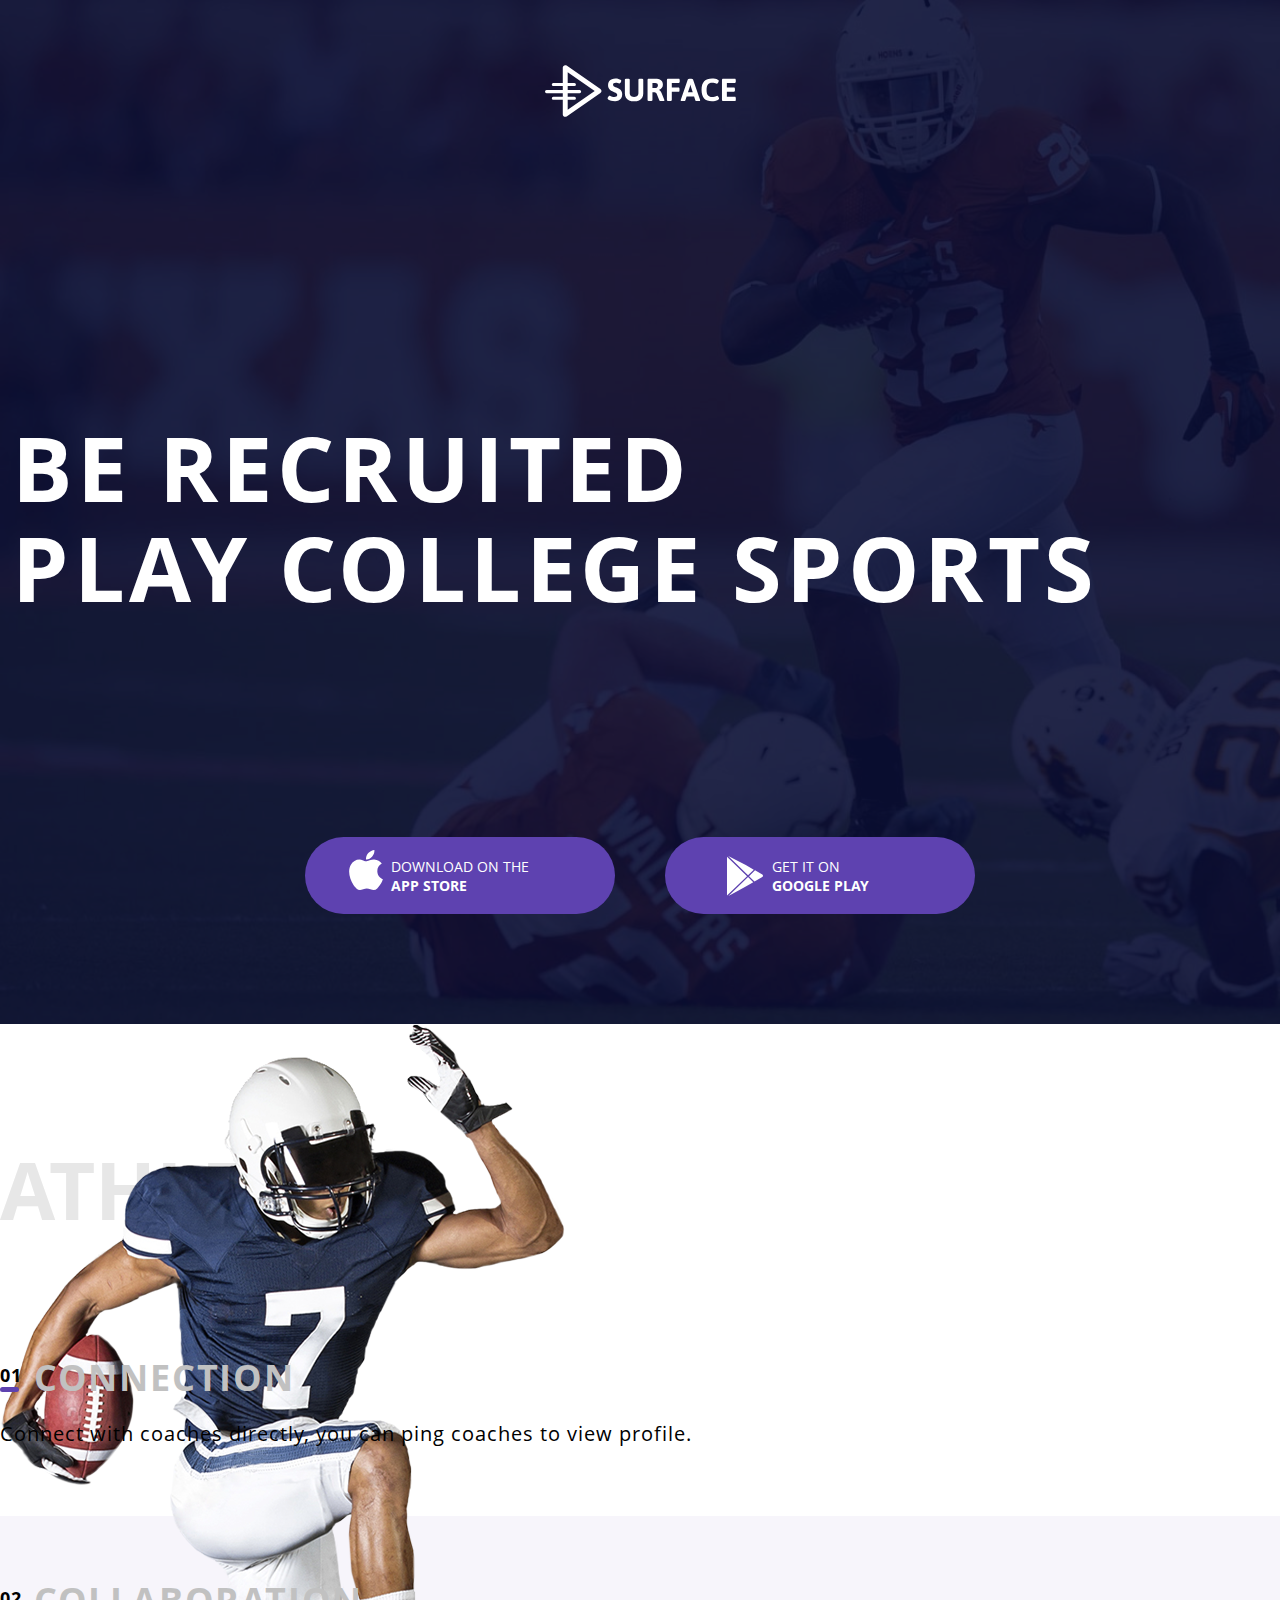
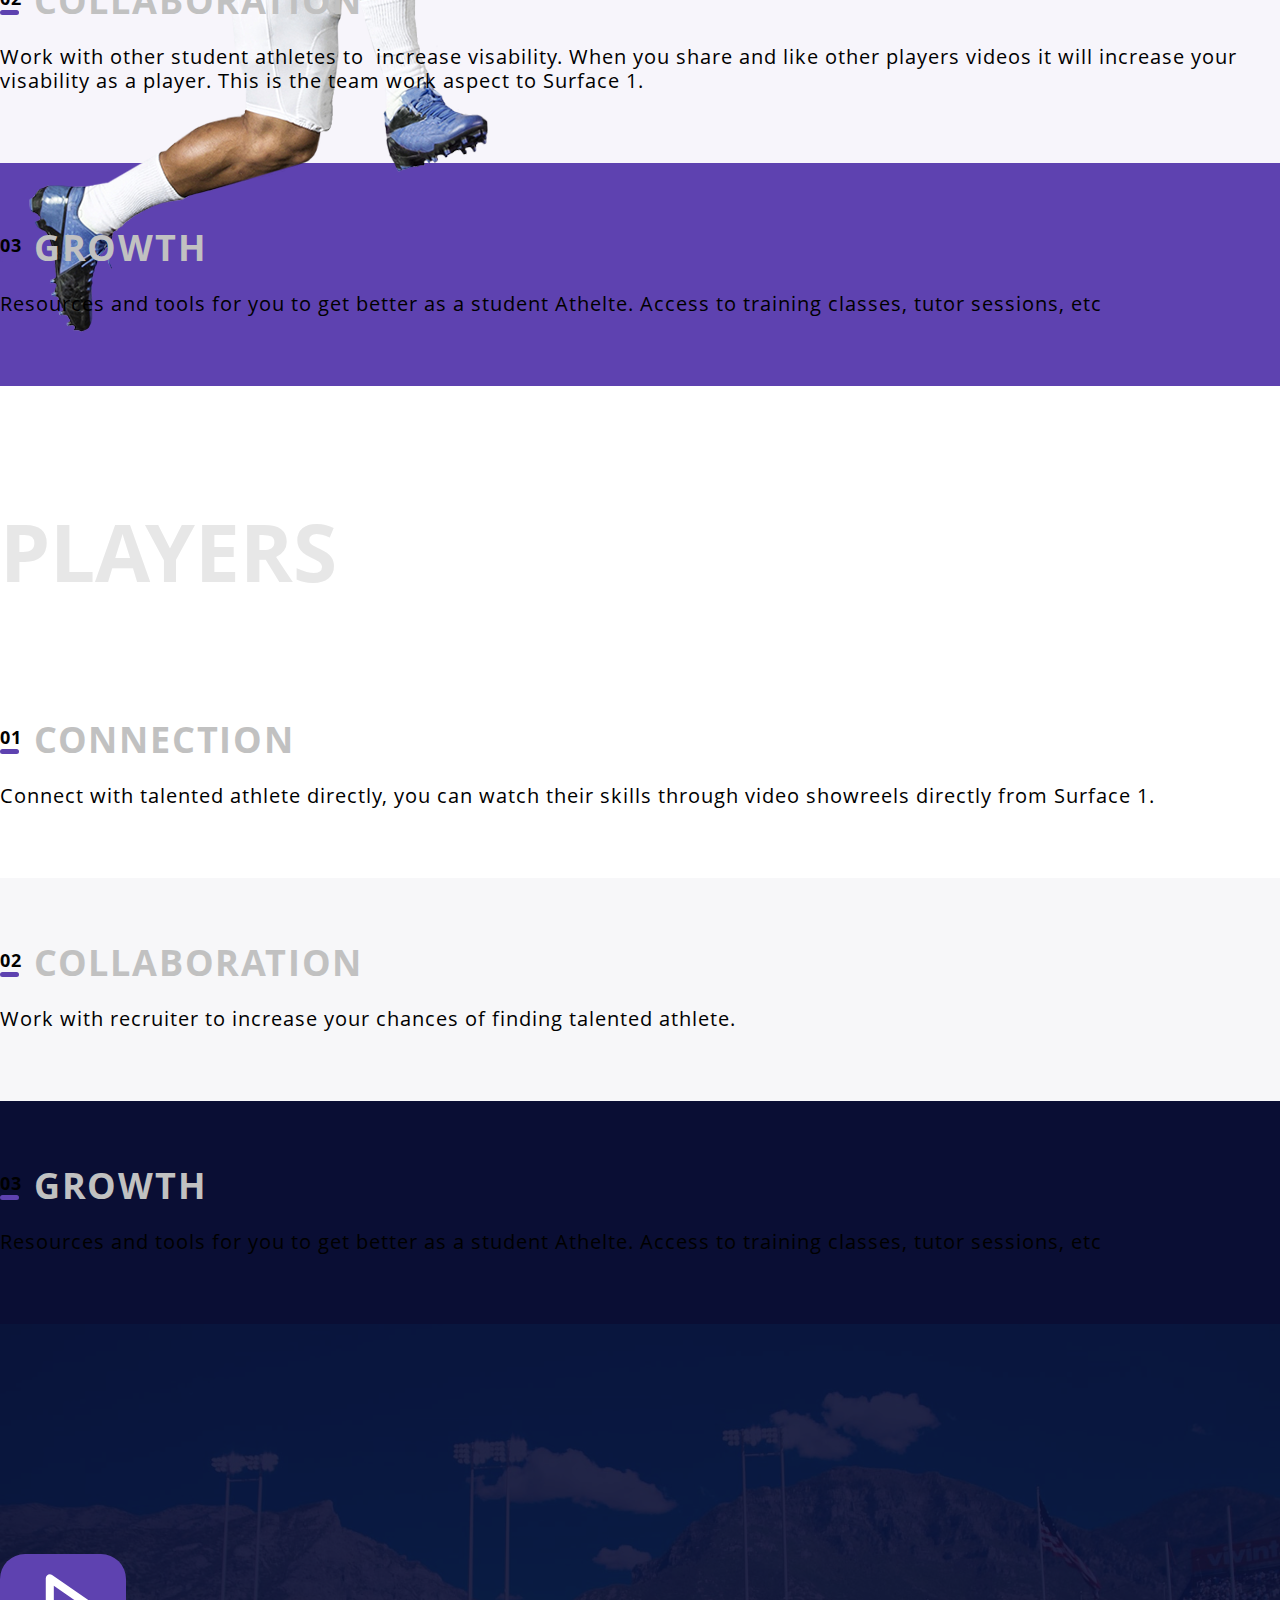
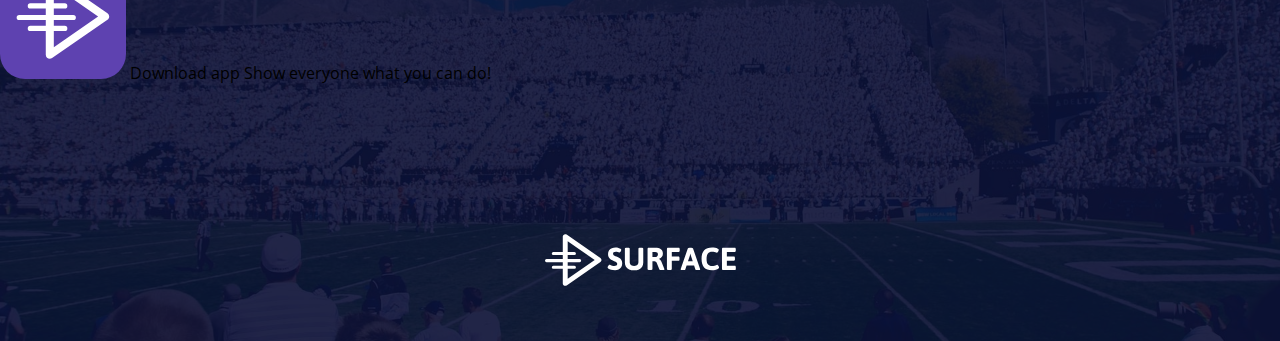
==== index.html @ 4676a8be "rename index file" ====
<!DOCTYPE html>
<html lang="en">
<head>
    <meta charset="UTF-8">
    <meta name="viewport" content="width=device-width, initial-scale=1.0">
    <title>MQ-diplom</title>
    <link rel="stylesheet" href="CSS/style.css">
</head>
<body>
    <header class="header">
        <div class="header-container">
            <div class="main-logo-header">
                <svg class="main-logo-text" viewBox="0 0 972 264" xmlns="http://www.w3.org/2000/svg">
                <g fill="#ffffff" fill-rule="evenodd">
                     <g fill-rule="nonzero" stroke-linecap="round" stroke-linejoin="round">
                        <path d="M115.5 36.848v190.304L253.03 132 115.5 36.848zM282.112 142.28l-172 119c-8.29 5.736-19.612-.198-19.612-10.28V13c0-10.082 11.321-16.016 19.612-10.28l172 119c7.184 4.97 7.184 15.59 0 20.56z"/>
                        <path d="M42.5 107h107a8 8 0 1 0 0-16h-107a8 8 0 1 0 0 16zm0 70h107a8 8 0 1 0 0-16h-107a8 8 0 1 0 0 16zM8 143h168a8 8 0 1 0 0-16H8a8 8 0 1 0 0 16z"/>
                      </g>
                      <path d="M356.505 184.362c-7.63 0-14.335-.772-20.117-2.316-5.782-1.544-10.202-3.436-13.26-5.676-3.057-2.24-4.586-4.36-4.586-6.357 0-1.575.59-3.512 1.77-5.813 1.182-2.3 2.59-4.283 4.224-5.95 1.635-1.664 2.997-2.496 4.087-2.496.666 0 2.09.575 4.27 1.725 3.268 1.695 6.37 3.057 9.308 4.086 2.937 1.03 6.313 1.544 10.127 1.544 4.238 0 7.826-.832 10.762-2.497 2.936-1.665 4.404-4.587 4.404-8.764 0-2.423-.757-4.512-2.27-6.268-1.514-1.756-3.452-3.24-5.813-4.45-2.36-1.21-5.57-2.634-9.626-4.27l-7.175-3.087c-4.36-2.12-8.1-4.45-11.217-6.993-3.118-2.543-5.66-5.903-7.63-10.08-1.967-4.18-2.95-9.295-2.95-15.35 0-7.386 1.816-13.532 5.45-18.436 3.632-4.904 8.354-8.507 14.167-10.808 5.812-2.3 12.048-3.45 18.71-3.45 5.448 0 10.382.56 14.802 1.68 4.42 1.12 7.887 2.557 10.4 4.313 2.512 1.757 3.768 3.513 3.768 5.27 0 1.452-.47 3.314-1.407 5.584-.94 2.27-2.104 4.254-3.497 5.95-1.393 1.694-2.694 2.542-3.905 2.542-.544 0-1.513-.303-2.905-.908a51.939 51.939 0 0 0-6.767-2.225c-2.27-.575-5.04-.863-8.31-.863-5.63 0-9.536.893-11.715 2.68-2.18 1.785-3.27 3.89-3.27 6.31 0 2.786.742 5.117 2.225 6.994 1.484 1.877 3.36 3.42 5.63 4.632 2.27 1.21 5.435 2.604 9.492 4.178 6.115 2.603 11.11 5.07 14.985 7.402 3.875 2.33 7.22 5.676 10.036 10.035 2.816 4.36 4.224 9.93 4.224 16.712 0 8.295-1.74 15.092-5.222 20.39-3.482 5.297-7.962 9.127-13.442 11.488-5.48 2.362-11.398 3.542-17.755 3.542h-.002zm96.724 0c-9.81 0-18.21-1.544-25.204-4.632-6.993-3.087-12.337-7.553-16.03-13.396-3.693-5.842-5.54-12.88-5.54-21.115V74.832c0-1.756.787-3.073 2.36-3.95 1.576-.88 4.028-1.318 7.358-1.318h5.45c3.33 0 5.766.44 7.31 1.317 1.544.878 2.316 2.195 2.316 3.95v68.752c0 3.754.923 7.114 2.77 10.08 1.847 2.968 4.435 5.284 7.765 6.95 3.33 1.664 7.145 2.496 11.444 2.496 4.297 0 8.127-.832 11.487-2.497 3.36-1.665 5.98-3.98 7.856-6.948 1.877-2.967 2.816-6.327 2.816-10.08V74.832c0-1.756.77-3.073 2.315-3.95 1.544-.88 3.98-1.318 7.31-1.318h5.36c3.33 0 5.766.44 7.31 1.317 1.544.878 2.316 2.195 2.316 3.95v70.387c0 8.233-1.846 15.272-5.54 21.114-3.692 5.843-9.036 10.31-16.03 13.396-6.992 3.088-15.393 4.632-25.2 4.632l.001.002zm78.376-1.09c-6.478 0-9.717-1.695-9.717-5.085V76.377c0-2.24.513-3.86 1.543-4.86 1.03-.998 2.664-1.497 4.904-1.497h31.515c26.76 0 40.142 10.08 40.142 30.243 0 6.115-1.71 11.382-5.13 15.802-3.422 4.42-8.01 7.72-13.76 9.9v.636c1.998.848 4.102 2.665 6.312 5.45s3.98 5.933 5.313 9.445l14.257 35.51c.485 1.454.727 2.483.727 3.09 0 2.118-3.21 3.177-9.627 3.177h-6.63c-5.39 0-8.507-1.12-9.354-3.36l-12.806-31.515c-1.21-2.42-2.377-4.298-3.497-5.63-1.12-1.332-2.68-2.347-4.677-3.043-1.998-.696-4.692-1.044-8.083-1.044h-6.267v39.507c0 3.39-3.24 5.085-9.717 5.085h-5.45l.002-.001zm30.425-66.026c2.18 0 4.24-.62 6.177-1.862 1.938-1.24 3.48-2.92 4.632-5.04 1.15-2.12 1.724-4.45 1.724-6.993 0-3.753-1.226-6.735-3.678-8.945s-5.767-3.315-9.945-3.315h-14.167v26.156h15.258l-.001-.001zm68.116 66.026c-6.478 0-9.717-1.695-9.717-5.085V76.377c0-2.24.513-3.86 1.543-4.86 1.03-.998 2.664-1.497 4.904-1.497h53.947c1.696 0 2.922.635 3.678 1.907.757 1.27 1.136 3.33 1.136 6.176v4.904c0 2.846-.38 4.904-1.136 6.176-.756 1.27-1.982 1.907-3.678 1.907h-35.51v23.613h34.33c1.695 0 2.936.636 3.723 1.907.787 1.272 1.18 3.3 1.18 6.085v4.995c0 2.846-.393 4.92-1.18 6.222-.787 1.3-2.028 1.952-3.723 1.952h-34.33v42.323c0 3.39-3.24 5.085-9.718 5.085h-5.45.001zm70.205 0c-6.6 0-9.9-1.18-9.9-3.542 0-.666.213-1.634.637-2.906l35.6-103.807c.85-2.3 3.907-3.452 9.174-3.452h8.357c5.267 0 8.325 1.15 9.173 3.452l35.6 103.807c.304 1.21.455 2.18.455 2.906 0 1.21-.65 2.104-1.952 2.68-1.302.575-3.346.862-6.13.862h-7.085c-2.543 0-4.586-.257-6.13-.772-1.544-.514-2.498-1.377-2.86-2.588l-6.54-19.708h-38.054l-6.54 19.708c-.665 2.24-3.147 3.36-7.446 3.36h-6.359zm51.496-44.41l-9.173-28.7c-.545-1.453-1.014-3.118-1.408-4.995a182.088 182.088 0 0 1-1.044-5.358h-.635l-.363 1.997c-.606 3.572-1.302 6.357-2.09 8.355l-9.535 28.7h24.25l-.002.001zm97.995 45.5c-18.163 0-31.56-4.722-40.187-14.168-8.628-9.445-12.942-24.127-12.942-44.048 0-38.326 17.983-57.49 53.948-57.49 4.905 0 9.99.486 15.258 1.454 5.268.97 9.672 2.316 13.214 4.042 3.542 1.725 5.313 3.648 5.313 5.767 0 1.513-.605 3.496-1.816 5.948-1.21 2.452-2.65 4.616-4.314 6.493-1.665 1.878-3.133 2.817-4.405 2.817-.303 0-1.12-.303-2.452-.908a67.092 67.092 0 0 0-9.127-3.044c-3.18-.817-7.222-1.226-12.126-1.226-9.506 0-16.544 3.012-21.116 9.037-4.57 6.024-6.857 15.12-6.857 27.29s2.302 21.344 6.904 27.52c4.6 6.175 11.504 9.263 20.707 9.263 4.784 0 8.947-.484 12.49-1.453 3.54-.97 7.007-2.21 10.398-3.723.18-.06.726-.288 1.634-.682.91-.393 1.575-.59 1.998-.59 1.575 0 3.088.923 4.54 2.77 1.454 1.847 2.635 3.936 3.543 6.267.91 2.33 1.363 4.01 1.363 5.04 0 2.966-1.983 5.48-5.95 7.537-3.965 2.06-8.748 3.588-14.35 4.587-5.6 1-10.82 1.498-15.665 1.498l-.003.002zM907.06 183c-2.24 0-3.875-.515-4.905-1.544-1.03-1.03-1.544-2.664-1.544-4.904V76.377c0-2.24.514-3.86 1.543-4.86 1.03-.998 2.664-1.497 4.905-1.497h59.124c1.695 0 2.92.635 3.678 1.907.757 1.27 1.135 3.33 1.135 6.176v4.904c0 2.846-.378 4.904-1.135 6.176-.757 1.27-1.983 1.907-3.678 1.907h-40.688v23.43h36.328c1.696 0 2.922.637 3.678 1.91.757 1.27 1.136 3.33 1.136 6.174v4.996c0 2.845-.38 4.904-1.136 6.175-.756 1.272-1.982 1.908-3.678 1.908h-36.328v26.156h40.778c1.696 0 2.922.635 3.68 1.906.756 1.272 1.134 3.3 1.134 6.085v5.087c0 2.846-.378 4.904-1.135 6.176-.756 1.27-1.982 1.907-3.678 1.907H907.06z" fill-rule="nonzero"/>
                    </g>
                </svg>
            </div>
  
            <h1 class="header-title">be recruited<br class="header-title-twopart">play college sports</h1>
            
            
            <div class="download-app">
                <div class="download-app-store">
                    <div class="download-preview">
                        <svg class="app-store-svg" xmlns="http://www.w3.org/2000/svg" viewBox="0 0 170 170">
                        <path fill="#ffffff" d="M150.37 130.25c-2.45 5.66-5.35 10.87-8.71 15.66-4.58 6.53-8.33 11.05-11.22 13.56-4.48 4.12-9.28 6.23-14.42 6.35-3.69 0-8.14-1.05-13.32-3.18-5.197-2.12-9.973-3.17-14.34-3.17-4.58 0-9.492 1.05-14.746 3.17-5.262 2.13-9.5 3.24-12.742 3.35-4.93.21-9.842-1.96-14.746-6.52-3.13-2.73-7.045-7.41-11.735-14.04-5.03-7.08-9.168-15.29-12.41-24.65-3.47-10.11-5.21-19.9-5.21-29.378 0-10.857 2.346-20.22 7.045-28.068C27.508 57.03 32.42 52.06 38.57 48.41s12.793-5.51 19.948-5.63c3.915 0 9.05 1.21 15.43 3.59 6.36 2.39 10.446 3.6 12.237 3.6 1.34 0 5.877-1.416 13.57-4.24 7.275-2.617 13.415-3.7 18.445-3.274 13.63 1.1 23.87 6.473 30.68 16.153-12.19 7.385-18.22 17.73-18.1 31 .11 10.338 3.86 18.94 11.23 25.77 3.34 3.17 7.07 5.62 11.22 7.36-.9 2.61-1.85 5.11-2.86 7.51zM119.11 7.24c0 8.102-2.96 15.667-8.86 22.67-7.12 8.323-15.732 13.133-25.07 12.374-.12-.972-.19-1.995-.19-3.07 0-7.778 3.387-16.102 9.4-22.908 3.002-3.446 6.82-6.31 11.45-8.597 4.62-2.253 8.99-3.498 13.1-3.71.12 1.082.17 2.165.17 3.24z"/>
                    </svg>
                    </div>
                    
                    <div class="download-description">
                        <span class="download-description-one">download on the</span>
                        <span class="download-description-two">app store</span>
                    </div>

                </div>

                <div class="download-app-googleplay">
                    <div class="download-preview">
                        <svg class="app-googleplay-svg" xmlns="http://www.w3.org/2000/svg" viewBox="0 0 505.499 505.499">
                        <path fill="#ffffff" d="M471.497 234.466l-92.082-53.135-75.733 73.208 69.215 66.907 98.6-56.91c5.43-3.133 8.677-8.756 8.677-15.03 0-6.275-3.245-11.898-8.677-15.04zM363.785 172.3l-101.332-58.497L40.375 0l250.828 242.47M44.063 505.5l218.77-120.512 94.435-54.515-66.065-63.87M25.56 9.815l-.236 489.67L278.72 254.534"/>
                      </svg>
                    </div>
                    
                      <div class="download-description">
                        <span class="download-description-one">get it on</span>
                        <span class="download-description-two">google play </span>
                    </div>                      
                </div>
            </div>
        </div>
    </header>


<!-- \\\\\\\\\\\\\\\\\\\\\\\\\\\\\\\\\\\\\\\\\\\\\\\\\\\\\\\\\\\\\\\\\\\\\ -->

    <main class="one-part-sections">
    <section class="section-part-athlets">
        <div class="section-container">
            <!-- <img src="images/footballer_566.png" class="section-preview" alt="picture of a football player"> -->
            <div class="section-description">
                <h3 class="section-title">Athlets</h3>

                <article class="article">
                    <div class="article-container">
                       <div class="article-header">
                        <span class="article-nomber">01</span>
                        <h4 class="article-title">Connection</h4>
                    </div>
                    <div class="article-content">                            
                        <p>Connect with coaches directly, you can ping coaches to view profile.</p>                        
                    </div> 
                    </div>                    
                </article>

                <article class="article">
                    <div class="article-container">
                       <div class="article-header">
                        <span class="article-nomber">02</span>
                        <h4 class="article-title">Collaboration</h4>
                    </div>
                    <div class="article-content">                            
                        <p>Work with other student athletes to  increase visability. When you share and like other players videos it will increase your visability as a player. This is the team work aspect to Surface 1.</p>                        
                    </div> 
                    </div>                    
                </article>

                <article class="article">
                    <div class="article-container">
                        <div class="article-header">
                          <span class="article-nomber">03</span>
                          <h4 class="article-title">Growth</h4>
                        </div>
                        <div class="article-content">                            
                          <p>Resources and tools for you to get better as a student Athelte. Access to training classes, tutor sessions, etc</p>                        
                        </div>
                    </div>                    
                </article>


            </div>


        </div>
    </section>



    <section class="section-part-players">
        <div class="section-container">
           <!--- <img src="images/footballer_566.png" class="section-preview" alt="picture of a football player"> -->
            <div class="section-description">
                <h3 class="section-title">Players</h3>

                <article class="article">
                    <div class="article-container">
                       <div class="article-header">
                        <span class="article-nomber">01</span>
                        <h4 class="article-title">Connection</h4>
                    </div>
                    <div class="article-content">                            
                        <p>Connect with talented athlete directly, you can watch their skills through video showreels directly from Surface 1.</p>                        
                    </div> 
                    </div>                    
                </article>

                <article class="article">
                    <div class="article-container">
                       <div class="article-header">
                        <span class="article-nomber">02</span>
                        <h4 class="article-title">Collaboration</h4>
                    </div>
                    <div class="article-content">                            
                        <p>Work with recruiter to increase your chances of finding talented athlete.</p>                        
                    </div> 
                    </div>                    
                </article>

                <article class="article">
                    <div class="article-container">
                        <div class="article-header">
                          <span class="article-nomber">03</span>
                          <h4 class="article-title">Growth</h4>
                        </div>
                        <div class="article-content">                            
                          <p>Resources and tools for you to get better as a student Athelte. Access to training classes, tutor sessions, etc</p>                        
                        </div>
                    </div>                    
                </article>


            </div>


        </div>
    </section>

    </main>



<!-- \\\\\\\\\\\\\\\\\\\\\\\\\\\\\\\\\\\\\\\\\\\\\\\\\\\\\\\\\\\\\\\\\\\\\ -->
    <footer class="footer">
        <div class="footer-container">
            <div class="footer-download-bottom">
                <div class="footer-logo-text">
                    <svg class="footer-logo" viewBox="0 0 288 264" xmlns="http://www.w3.org/2000/svg">
                        <g fill="#ffffff" fill-rule="evenodd">
                          <path d="M115.5 36.848v190.304L253.03 132 115.5 36.848zM282.112 142.28l-172 119c-8.29 5.736-19.612-.198-19.612-10.28V13c0-10.082 11.321-16.016 19.612-10.28l172 119c7.184 4.97 7.184 15.59 0 20.56z" fill-rule="nonzero"/>
                          <path d="M42.5 107h107a8 8 0 1 0 0-16h-107a8 8 0 1 0 0 16zm0 70h107a8 8 0 1 0 0-16h-107a8 8 0 1 0 0 16zM8 143h168a8 8 0 1 0 0-16H8a8 8 0 1 0 0 16z" fill-rule="nonzero" stroke-linecap="round" stroke-linejoin="round"/>
                        </g>
                      </svg>
    
                    <span>Download app</span>
                    <span>Show everyone what you can do!</span>
                </div>
            </div>
                  


            <div class="main-logo-footer">
            <svg class="main-logo-text" viewBox="0 0 972 264" xmlns="http://www.w3.org/2000/svg">
            <g fill="#ffffff" fill-rule="evenodd">
                 <g fill-rule="nonzero" stroke-linecap="round" stroke-linejoin="round">
                    <path d="M115.5 36.848v190.304L253.03 132 115.5 36.848zM282.112 142.28l-172 119c-8.29 5.736-19.612-.198-19.612-10.28V13c0-10.082 11.321-16.016 19.612-10.28l172 119c7.184 4.97 7.184 15.59 0 20.56z"/>
                    <path d="M42.5 107h107a8 8 0 1 0 0-16h-107a8 8 0 1 0 0 16zm0 70h107a8 8 0 1 0 0-16h-107a8 8 0 1 0 0 16zM8 143h168a8 8 0 1 0 0-16H8a8 8 0 1 0 0 16z"/>
                  </g>
                  <path d="M356.505 184.362c-7.63 0-14.335-.772-20.117-2.316-5.782-1.544-10.202-3.436-13.26-5.676-3.057-2.24-4.586-4.36-4.586-6.357 0-1.575.59-3.512 1.77-5.813 1.182-2.3 2.59-4.283 4.224-5.95 1.635-1.664 2.997-2.496 4.087-2.496.666 0 2.09.575 4.27 1.725 3.268 1.695 6.37 3.057 9.308 4.086 2.937 1.03 6.313 1.544 10.127 1.544 4.238 0 7.826-.832 10.762-2.497 2.936-1.665 4.404-4.587 4.404-8.764 0-2.423-.757-4.512-2.27-6.268-1.514-1.756-3.452-3.24-5.813-4.45-2.36-1.21-5.57-2.634-9.626-4.27l-7.175-3.087c-4.36-2.12-8.1-4.45-11.217-6.993-3.118-2.543-5.66-5.903-7.63-10.08-1.967-4.18-2.95-9.295-2.95-15.35 0-7.386 1.816-13.532 5.45-18.436 3.632-4.904 8.354-8.507 14.167-10.808 5.812-2.3 12.048-3.45 18.71-3.45 5.448 0 10.382.56 14.802 1.68 4.42 1.12 7.887 2.557 10.4 4.313 2.512 1.757 3.768 3.513 3.768 5.27 0 1.452-.47 3.314-1.407 5.584-.94 2.27-2.104 4.254-3.497 5.95-1.393 1.694-2.694 2.542-3.905 2.542-.544 0-1.513-.303-2.905-.908a51.939 51.939 0 0 0-6.767-2.225c-2.27-.575-5.04-.863-8.31-.863-5.63 0-9.536.893-11.715 2.68-2.18 1.785-3.27 3.89-3.27 6.31 0 2.786.742 5.117 2.225 6.994 1.484 1.877 3.36 3.42 5.63 4.632 2.27 1.21 5.435 2.604 9.492 4.178 6.115 2.603 11.11 5.07 14.985 7.402 3.875 2.33 7.22 5.676 10.036 10.035 2.816 4.36 4.224 9.93 4.224 16.712 0 8.295-1.74 15.092-5.222 20.39-3.482 5.297-7.962 9.127-13.442 11.488-5.48 2.362-11.398 3.542-17.755 3.542h-.002zm96.724 0c-9.81 0-18.21-1.544-25.204-4.632-6.993-3.087-12.337-7.553-16.03-13.396-3.693-5.842-5.54-12.88-5.54-21.115V74.832c0-1.756.787-3.073 2.36-3.95 1.576-.88 4.028-1.318 7.358-1.318h5.45c3.33 0 5.766.44 7.31 1.317 1.544.878 2.316 2.195 2.316 3.95v68.752c0 3.754.923 7.114 2.77 10.08 1.847 2.968 4.435 5.284 7.765 6.95 3.33 1.664 7.145 2.496 11.444 2.496 4.297 0 8.127-.832 11.487-2.497 3.36-1.665 5.98-3.98 7.856-6.948 1.877-2.967 2.816-6.327 2.816-10.08V74.832c0-1.756.77-3.073 2.315-3.95 1.544-.88 3.98-1.318 7.31-1.318h5.36c3.33 0 5.766.44 7.31 1.317 1.544.878 2.316 2.195 2.316 3.95v70.387c0 8.233-1.846 15.272-5.54 21.114-3.692 5.843-9.036 10.31-16.03 13.396-6.992 3.088-15.393 4.632-25.2 4.632l.001.002zm78.376-1.09c-6.478 0-9.717-1.695-9.717-5.085V76.377c0-2.24.513-3.86 1.543-4.86 1.03-.998 2.664-1.497 4.904-1.497h31.515c26.76 0 40.142 10.08 40.142 30.243 0 6.115-1.71 11.382-5.13 15.802-3.422 4.42-8.01 7.72-13.76 9.9v.636c1.998.848 4.102 2.665 6.312 5.45s3.98 5.933 5.313 9.445l14.257 35.51c.485 1.454.727 2.483.727 3.09 0 2.118-3.21 3.177-9.627 3.177h-6.63c-5.39 0-8.507-1.12-9.354-3.36l-12.806-31.515c-1.21-2.42-2.377-4.298-3.497-5.63-1.12-1.332-2.68-2.347-4.677-3.043-1.998-.696-4.692-1.044-8.083-1.044h-6.267v39.507c0 3.39-3.24 5.085-9.717 5.085h-5.45l.002-.001zm30.425-66.026c2.18 0 4.24-.62 6.177-1.862 1.938-1.24 3.48-2.92 4.632-5.04 1.15-2.12 1.724-4.45 1.724-6.993 0-3.753-1.226-6.735-3.678-8.945s-5.767-3.315-9.945-3.315h-14.167v26.156h15.258l-.001-.001zm68.116 66.026c-6.478 0-9.717-1.695-9.717-5.085V76.377c0-2.24.513-3.86 1.543-4.86 1.03-.998 2.664-1.497 4.904-1.497h53.947c1.696 0 2.922.635 3.678 1.907.757 1.27 1.136 3.33 1.136 6.176v4.904c0 2.846-.38 4.904-1.136 6.176-.756 1.27-1.982 1.907-3.678 1.907h-35.51v23.613h34.33c1.695 0 2.936.636 3.723 1.907.787 1.272 1.18 3.3 1.18 6.085v4.995c0 2.846-.393 4.92-1.18 6.222-.787 1.3-2.028 1.952-3.723 1.952h-34.33v42.323c0 3.39-3.24 5.085-9.718 5.085h-5.45.001zm70.205 0c-6.6 0-9.9-1.18-9.9-3.542 0-.666.213-1.634.637-2.906l35.6-103.807c.85-2.3 3.907-3.452 9.174-3.452h8.357c5.267 0 8.325 1.15 9.173 3.452l35.6 103.807c.304 1.21.455 2.18.455 2.906 0 1.21-.65 2.104-1.952 2.68-1.302.575-3.346.862-6.13.862h-7.085c-2.543 0-4.586-.257-6.13-.772-1.544-.514-2.498-1.377-2.86-2.588l-6.54-19.708h-38.054l-6.54 19.708c-.665 2.24-3.147 3.36-7.446 3.36h-6.359zm51.496-44.41l-9.173-28.7c-.545-1.453-1.014-3.118-1.408-4.995a182.088 182.088 0 0 1-1.044-5.358h-.635l-.363 1.997c-.606 3.572-1.302 6.357-2.09 8.355l-9.535 28.7h24.25l-.002.001zm97.995 45.5c-18.163 0-31.56-4.722-40.187-14.168-8.628-9.445-12.942-24.127-12.942-44.048 0-38.326 17.983-57.49 53.948-57.49 4.905 0 9.99.486 15.258 1.454 5.268.97 9.672 2.316 13.214 4.042 3.542 1.725 5.313 3.648 5.313 5.767 0 1.513-.605 3.496-1.816 5.948-1.21 2.452-2.65 4.616-4.314 6.493-1.665 1.878-3.133 2.817-4.405 2.817-.303 0-1.12-.303-2.452-.908a67.092 67.092 0 0 0-9.127-3.044c-3.18-.817-7.222-1.226-12.126-1.226-9.506 0-16.544 3.012-21.116 9.037-4.57 6.024-6.857 15.12-6.857 27.29s2.302 21.344 6.904 27.52c4.6 6.175 11.504 9.263 20.707 9.263 4.784 0 8.947-.484 12.49-1.453 3.54-.97 7.007-2.21 10.398-3.723.18-.06.726-.288 1.634-.682.91-.393 1.575-.59 1.998-.59 1.575 0 3.088.923 4.54 2.77 1.454 1.847 2.635 3.936 3.543 6.267.91 2.33 1.363 4.01 1.363 5.04 0 2.966-1.983 5.48-5.95 7.537-3.965 2.06-8.748 3.588-14.35 4.587-5.6 1-10.82 1.498-15.665 1.498l-.003.002zM907.06 183c-2.24 0-3.875-.515-4.905-1.544-1.03-1.03-1.544-2.664-1.544-4.904V76.377c0-2.24.514-3.86 1.543-4.86 1.03-.998 2.664-1.497 4.905-1.497h59.124c1.695 0 2.92.635 3.678 1.907.757 1.27 1.135 3.33 1.135 6.176v4.904c0 2.846-.378 4.904-1.135 6.176-.757 1.27-1.983 1.907-3.678 1.907h-40.688v23.43h36.328c1.696 0 2.922.637 3.678 1.91.757 1.27 1.136 3.33 1.136 6.174v4.996c0 2.845-.38 4.904-1.136 6.175-.756 1.272-1.982 1.908-3.678 1.908h-36.328v26.156h40.778c1.696 0 2.922.635 3.68 1.906.756 1.272 1.134 3.3 1.134 6.085v5.087c0 2.846-.378 4.904-1.135 6.176-.756 1.27-1.982 1.907-3.678 1.907H907.06z" fill-rule="nonzero"/>
                </g>
            </svg>
            </div>
        </div>

    </footer>
</body>
</html>
---- CSS/style.css ----
@font-face {
    font-family: "Open Sans";
    src: url(../fonts/OpenSans-Regular.woff);
    font-weight: 400;
    font-style: normal;
  }
  
  @font-face {
    font-family: "Open Sans";
    src: url(../fonts/OpenSans-Bold.woff);
    font-weight: 700;
    font-style: normal;
  }

  body {
    margin: 0;
    font-family: "Open Sans", Andale Mono, monospace;
  }

.header {
    background-color: #000000;
    background-image: url("../images/football_1920.jpg");
    background-repeat: no-repeat;
    background-size: cover;
    position: relative;
}

.header::after {
    content: "";
    position: absolute;
    background-color: #0a0e34;
    top: 0;
    right: 0;
    bottom: 0;
    left: 0;
    opacity: 0.9;
}

.header-container {
    position: relative;
    z-index: 1;
}

.main-logo-header {
    text-align: center;
    padding: 65px 0;
}

.main-logo-text {
    width: 191px;
    height: 52px;
}

.header-title {
    box-sizing: border-box;
    padding-top: 230px;
    padding-bottom: 220px;
    padding-left: 12px;
    padding-right: 12px;
    width: 1530px;
    margin: 0 auto;
    

    text-transform: uppercase;
    color: #ffffff;
    letter-spacing: 0.05em;
    font-size: 90px;
    font-weight: 700;
    line-height: 100px;
}



.download-app {
    display: flex;
    justify-content: center;
    padding-bottom: 110px;
    
}

.download-app-store, .download-app-googleplay {
    width: 310px;
    height: 77px;
    background-color: #5e42b0;
    border-radius: 50px;
    position: relative;
    display: flex;
    
}

/*.download-app-store .download-preview {
    padding: 11px 25px 11px 40px;
}

.download-app-googleplay .download-preview {
    padding: 13px 30px 13px 57px;
}
*/
.app-store-svg {
    width: 42px;
    height: 48px;
    position: absolute;
    top: calc(50% - 30px);
    left: 40px;

}

.app-googleplay-svg {
    width: 40px;
    height: 50px;
    position: absolute;
    top: calc(50% - 25px);
    left: 60px;
}


.download-description {
    font-size: 14px;
    color: #ffffff;
    text-transform: uppercase;
    position: absolute;
    top: 50%;
    left: 50%;
    margin-right: -50%;
    transform: translate(-50%, -50%);
}

.download-description-one {
    font-weight: 400;
    display: block;
}

.download-description-two {
    font-weight: 700;
    display: block;
}

.download-app-googleplay {
    margin-left: 50px;
}

/* ________________________________________________________________________________________*/
.one-part-sections {
    position: relative;
}

.one-part-sections::after {
    content: "";
    position: absolute;
    background-image: url(../images/footballer_566.png);
    background-repeat: no-repeat;
    top: 0;
    left: 0;
    right: 0;
    bottom: 0;
}

.section-container {
    display: flex;
    flex-wrap: wrap;
    
}

.section-description {
    margin-top: 110px;
    padding-right: 15px;
    

}

.section-title {
    font-size: 80px;
    font-weight: 700;
    color: #e7e7e7;
    text-transform: uppercase;
    margin-bottom: 50px;
    margin-top: 0;
}

.article {
    padding-top: 60px;
    padding-bottom: 50px;
    position: relative;
}

.section-part-athlets .article:nth-child(2n+3)::after {
    content: "";
    position: absolute;
    background-color: #5e42b0;
    opacity: 0.05;
    top: 0;
    right: 0;
    bottom: 0;
    left: 0;
    width: 100vw;
}

.section-part-athlets .article:nth-child(2n+4)::after {
    content: "";
    position: absolute;
    background-color: #5e42b0;
    top: 0;
    right: 0;
    bottom: 0;
    left: 0;
    width: 100vw;
}

.section-part-players .article:nth-child(2n+3)::after {
    content: "";
    position: absolute;
    background-color: #0a0e34;
    opacity: 0.03;
    top: 0;
    right: 0;
    bottom: 0;
    left: 0;
    width: 100vw;
}

.section-part-players .article:nth-child(2n+4)::after {
    content: "";
    position: absolute;
    background-color: #0a0e34;
    top: 0;
    right: 0;
    bottom: 0;
    left: 0;
    width: 100vw;
}

.article-container {
    position: relative;
    z-index: 3;
}

.article-header {
    display: flex;
    align-items: center;
}

.article-nomber {
    font-size: 18px;
    font-weight: 700;
    letter-spacing: 0.05em;
    color: #000000;
    padding-right: 12px;
}

.article-nomber::after {
    content: "";
    display: block;
    width: 19px;
    height: 5px;
    background-color: #5e42b0;
    border-radius: 50px;
}

/*.article-nomber:last-child::after {
    content: "";
    display: block;
    width: 19px;
    height: 5px;
    background-color: #ffffff;
    border-radius: 50px;
}
не понимаю, почему такая выборка не работает? */


.article-title {
    margin: 0;
    font-size: 36px;
    font-weight: 700;
    text-transform: uppercase;
    letter-spacing: 0.05em;
    color: #c1c1c1;
    
}

.article-content {
    font-size: 20px;
    line-height: 1.2;
    font-weight: 400;
    letter-spacing: 0.05em;
    color: #000000;
}

/*.article-content:first-child {
    color: #ffffff;
}
почему не работает такая выборка? пробовала разные варианты */



/* _____footer___________________________________________________________________________________*/

.footer {
    background-color: #6d6b6b;
    background-image: url("../images/game_1920.jpg");
    background-repeat: no-repeat;
    background-size: cover;
    position: relative;
}

.footer::after {
    content: "";
    position: absolute;
    background-color: #0a0e34;
    top: 0;
    right: 0;
    bottom: 0;
    left: 0;
    opacity: 0.9;
}

.footer-container {
    position: relative;
    z-index: 1;
}

.footer-download-bottom {
    padding-top: 230px;
    padding-bottom: 150px;
}

.footer-logo {
    width: 100px;
    height: 85px; 
    padding: 20px 13px;
    position: relative;
    background-color: #5e42b0;  
    border-radius: 25px; 
}



.main-logo-footer {
    text-align: center;
    padding-bottom: 50px;
}
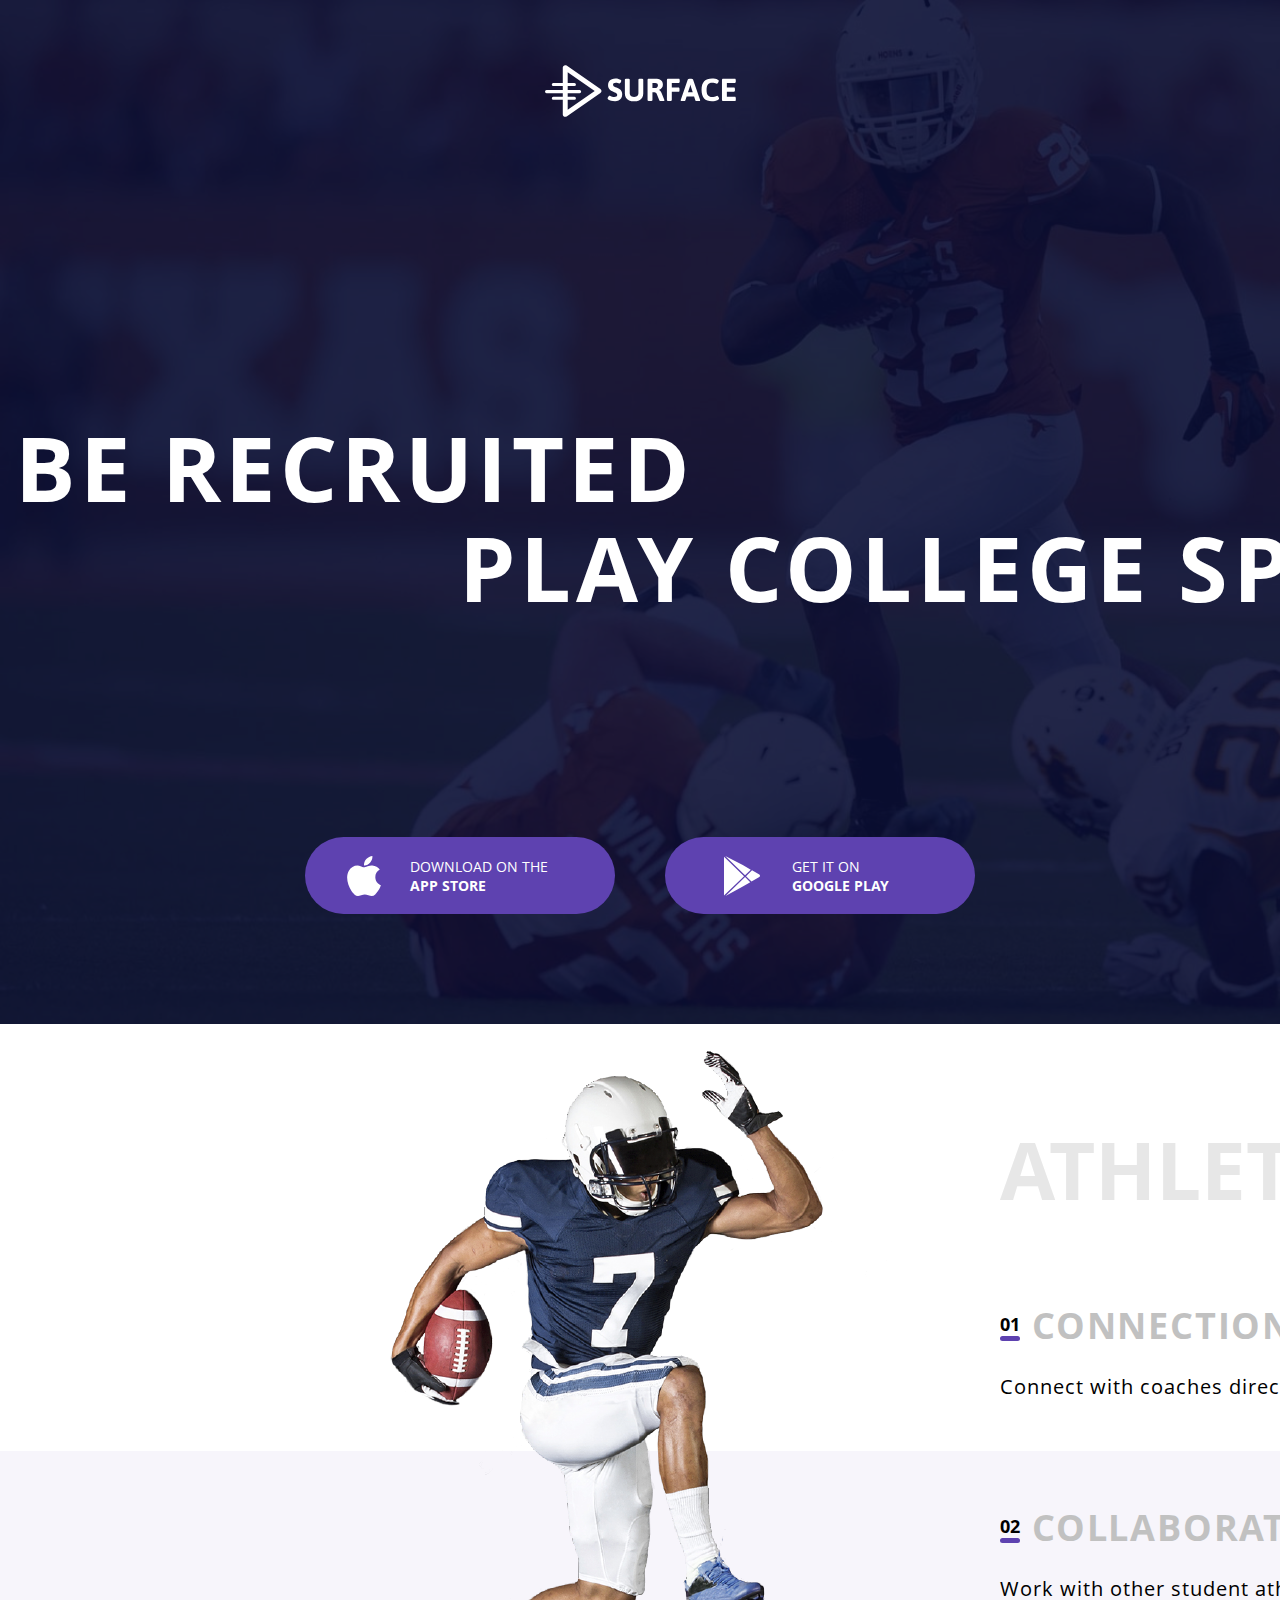
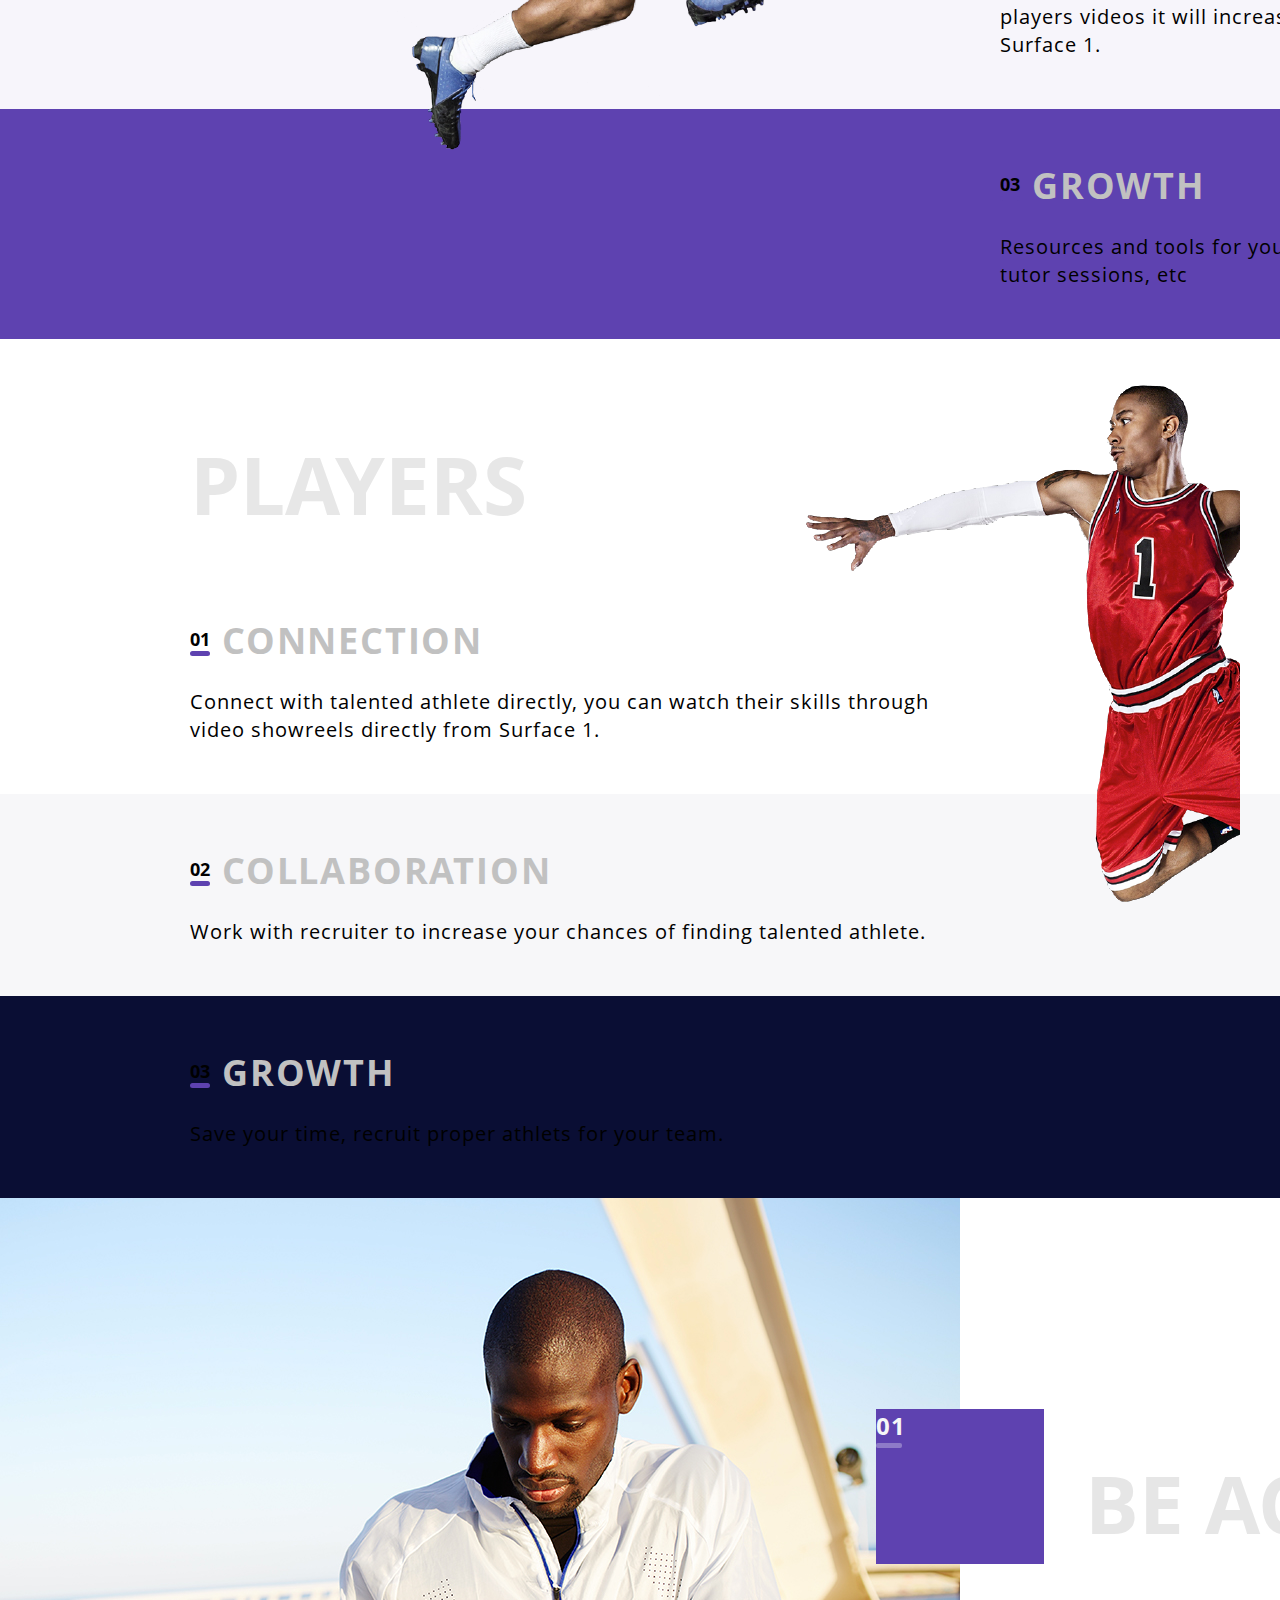
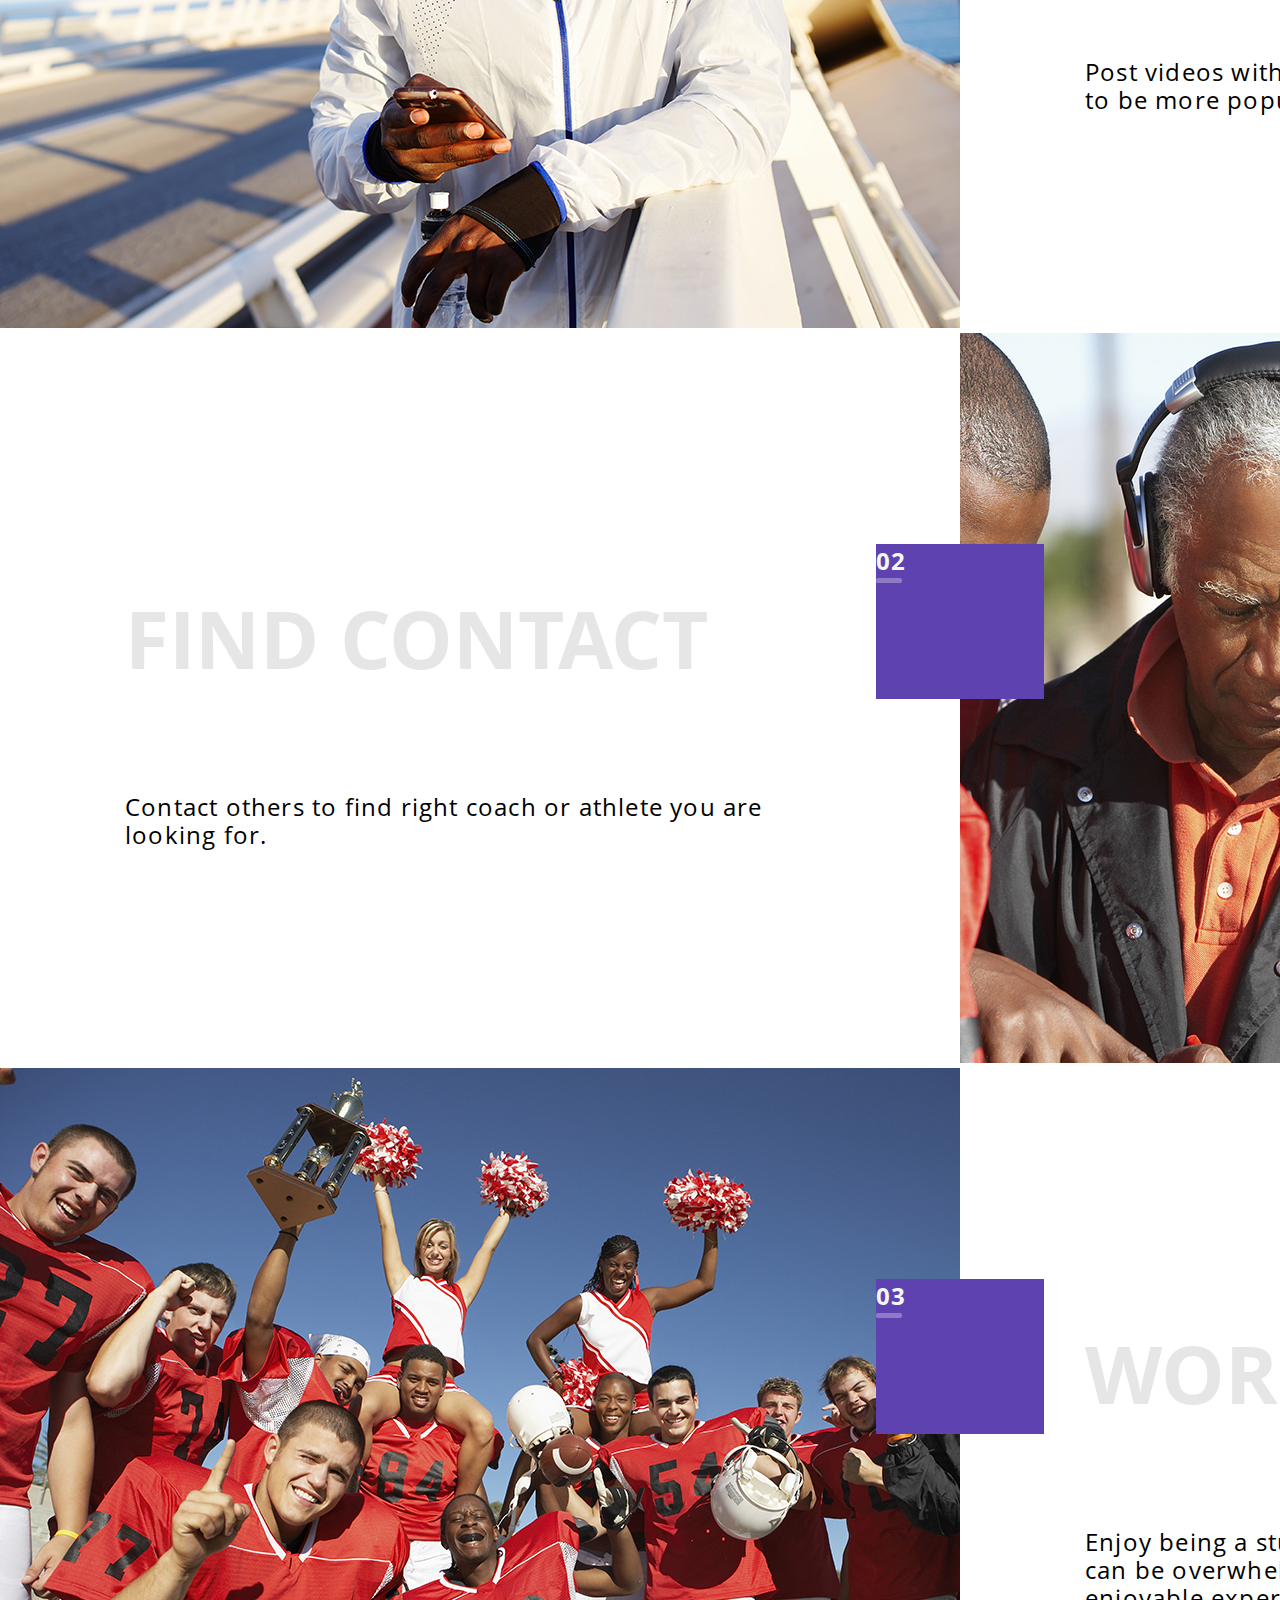
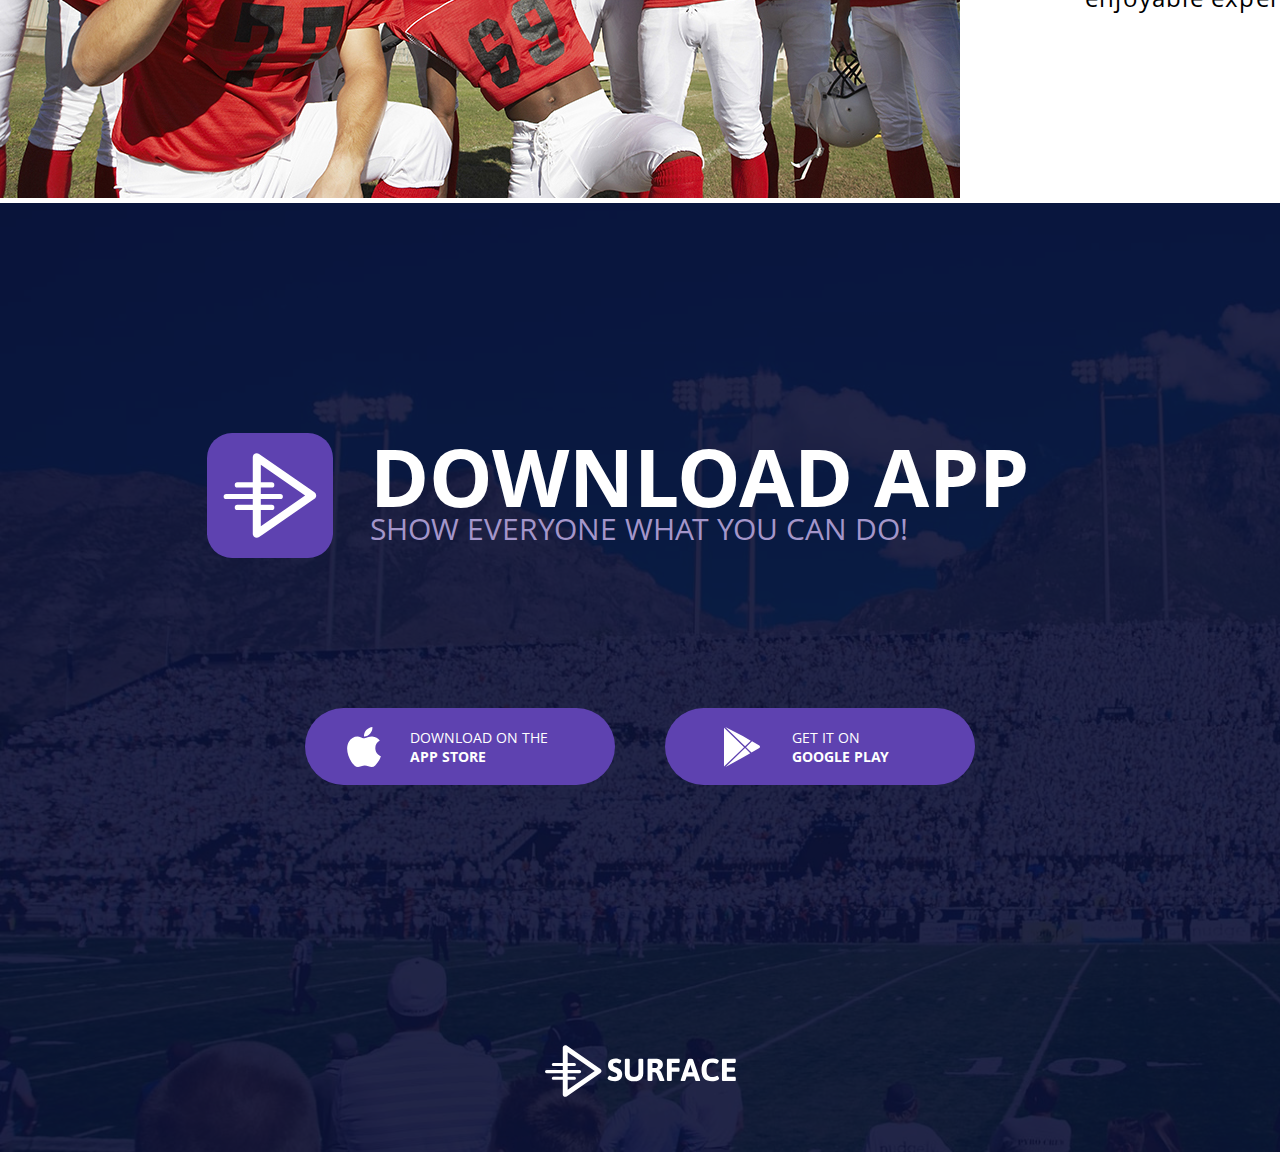
==== commit ac80482d: "Обновился файл css и htlm" ====
--- a/index.html
+++ b/index.html
@@ -1,200 +1,292 @@
-<!DOCTYPE html>
-<html lang="en">
-<head>
-    <meta charset="UTF-8">
-    <meta name="viewport" content="width=device-width, initial-scale=1.0">
-    <title>MQ-diplom</title>
-    <link rel="stylesheet" href="CSS/style.css">
-</head>
-<body>
-    <header class="header">
-        <div class="header-container">
-            <div class="main-logo-header">
-                <svg class="main-logo-text" viewBox="0 0 972 264" xmlns="http://www.w3.org/2000/svg">
-                <g fill="#ffffff" fill-rule="evenodd">
-                     <g fill-rule="nonzero" stroke-linecap="round" stroke-linejoin="round">
-                        <path d="M115.5 36.848v190.304L253.03 132 115.5 36.848zM282.112 142.28l-172 119c-8.29 5.736-19.612-.198-19.612-10.28V13c0-10.082 11.321-16.016 19.612-10.28l172 119c7.184 4.97 7.184 15.59 0 20.56z"/>
-                        <path d="M42.5 107h107a8 8 0 1 0 0-16h-107a8 8 0 1 0 0 16zm0 70h107a8 8 0 1 0 0-16h-107a8 8 0 1 0 0 16zM8 143h168a8 8 0 1 0 0-16H8a8 8 0 1 0 0 16z"/>
-                      </g>
-                      <path d="M356.505 184.362c-7.63 0-14.335-.772-20.117-2.316-5.782-1.544-10.202-3.436-13.26-5.676-3.057-2.24-4.586-4.36-4.586-6.357 0-1.575.59-3.512 1.77-5.813 1.182-2.3 2.59-4.283 4.224-5.95 1.635-1.664 2.997-2.496 4.087-2.496.666 0 2.09.575 4.27 1.725 3.268 1.695 6.37 3.057 9.308 4.086 2.937 1.03 6.313 1.544 10.127 1.544 4.238 0 7.826-.832 10.762-2.497 2.936-1.665 4.404-4.587 4.404-8.764 0-2.423-.757-4.512-2.27-6.268-1.514-1.756-3.452-3.24-5.813-4.45-2.36-1.21-5.57-2.634-9.626-4.27l-7.175-3.087c-4.36-2.12-8.1-4.45-11.217-6.993-3.118-2.543-5.66-5.903-7.63-10.08-1.967-4.18-2.95-9.295-2.95-15.35 0-7.386 1.816-13.532 5.45-18.436 3.632-4.904 8.354-8.507 14.167-10.808 5.812-2.3 12.048-3.45 18.71-3.45 5.448 0 10.382.56 14.802 1.68 4.42 1.12 7.887 2.557 10.4 4.313 2.512 1.757 3.768 3.513 3.768 5.27 0 1.452-.47 3.314-1.407 5.584-.94 2.27-2.104 4.254-3.497 5.95-1.393 1.694-2.694 2.542-3.905 2.542-.544 0-1.513-.303-2.905-.908a51.939 51.939 0 0 0-6.767-2.225c-2.27-.575-5.04-.863-8.31-.863-5.63 0-9.536.893-11.715 2.68-2.18 1.785-3.27 3.89-3.27 6.31 0 2.786.742 5.117 2.225 6.994 1.484 1.877 3.36 3.42 5.63 4.632 2.27 1.21 5.435 2.604 9.492 4.178 6.115 2.603 11.11 5.07 14.985 7.402 3.875 2.33 7.22 5.676 10.036 10.035 2.816 4.36 4.224 9.93 4.224 16.712 0 8.295-1.74 15.092-5.222 20.39-3.482 5.297-7.962 9.127-13.442 11.488-5.48 2.362-11.398 3.542-17.755 3.542h-.002zm96.724 0c-9.81 0-18.21-1.544-25.204-4.632-6.993-3.087-12.337-7.553-16.03-13.396-3.693-5.842-5.54-12.88-5.54-21.115V74.832c0-1.756.787-3.073 2.36-3.95 1.576-.88 4.028-1.318 7.358-1.318h5.45c3.33 0 5.766.44 7.31 1.317 1.544.878 2.316 2.195 2.316 3.95v68.752c0 3.754.923 7.114 2.77 10.08 1.847 2.968 4.435 5.284 7.765 6.95 3.33 1.664 7.145 2.496 11.444 2.496 4.297 0 8.127-.832 11.487-2.497 3.36-1.665 5.98-3.98 7.856-6.948 1.877-2.967 2.816-6.327 2.816-10.08V74.832c0-1.756.77-3.073 2.315-3.95 1.544-.88 3.98-1.318 7.31-1.318h5.36c3.33 0 5.766.44 7.31 1.317 1.544.878 2.316 2.195 2.316 3.95v70.387c0 8.233-1.846 15.272-5.54 21.114-3.692 5.843-9.036 10.31-16.03 13.396-6.992 3.088-15.393 4.632-25.2 4.632l.001.002zm78.376-1.09c-6.478 0-9.717-1.695-9.717-5.085V76.377c0-2.24.513-3.86 1.543-4.86 1.03-.998 2.664-1.497 4.904-1.497h31.515c26.76 0 40.142 10.08 40.142 30.243 0 6.115-1.71 11.382-5.13 15.802-3.422 4.42-8.01 7.72-13.76 9.9v.636c1.998.848 4.102 2.665 6.312 5.45s3.98 5.933 5.313 9.445l14.257 35.51c.485 1.454.727 2.483.727 3.09 0 2.118-3.21 3.177-9.627 3.177h-6.63c-5.39 0-8.507-1.12-9.354-3.36l-12.806-31.515c-1.21-2.42-2.377-4.298-3.497-5.63-1.12-1.332-2.68-2.347-4.677-3.043-1.998-.696-4.692-1.044-8.083-1.044h-6.267v39.507c0 3.39-3.24 5.085-9.717 5.085h-5.45l.002-.001zm30.425-66.026c2.18 0 4.24-.62 6.177-1.862 1.938-1.24 3.48-2.92 4.632-5.04 1.15-2.12 1.724-4.45 1.724-6.993 0-3.753-1.226-6.735-3.678-8.945s-5.767-3.315-9.945-3.315h-14.167v26.156h15.258l-.001-.001zm68.116 66.026c-6.478 0-9.717-1.695-9.717-5.085V76.377c0-2.24.513-3.86 1.543-4.86 1.03-.998 2.664-1.497 4.904-1.497h53.947c1.696 0 2.922.635 3.678 1.907.757 1.27 1.136 3.33 1.136 6.176v4.904c0 2.846-.38 4.904-1.136 6.176-.756 1.27-1.982 1.907-3.678 1.907h-35.51v23.613h34.33c1.695 0 2.936.636 3.723 1.907.787 1.272 1.18 3.3 1.18 6.085v4.995c0 2.846-.393 4.92-1.18 6.222-.787 1.3-2.028 1.952-3.723 1.952h-34.33v42.323c0 3.39-3.24 5.085-9.718 5.085h-5.45.001zm70.205 0c-6.6 0-9.9-1.18-9.9-3.542 0-.666.213-1.634.637-2.906l35.6-103.807c.85-2.3 3.907-3.452 9.174-3.452h8.357c5.267 0 8.325 1.15 9.173 3.452l35.6 103.807c.304 1.21.455 2.18.455 2.906 0 1.21-.65 2.104-1.952 2.68-1.302.575-3.346.862-6.13.862h-7.085c-2.543 0-4.586-.257-6.13-.772-1.544-.514-2.498-1.377-2.86-2.588l-6.54-19.708h-38.054l-6.54 19.708c-.665 2.24-3.147 3.36-7.446 3.36h-6.359zm51.496-44.41l-9.173-28.7c-.545-1.453-1.014-3.118-1.408-4.995a182.088 182.088 0 0 1-1.044-5.358h-.635l-.363 1.997c-.606 3.572-1.302 6.357-2.09 8.355l-9.535 28.7h24.25l-.002.001zm97.995 45.5c-18.163 0-31.56-4.722-40.187-14.168-8.628-9.445-12.942-24.127-12.942-44.048 0-38.326 17.983-57.49 53.948-57.49 4.905 0 9.99.486 15.258 1.454 5.268.97 9.672 2.316 13.214 4.042 3.542 1.725 5.313 3.648 5.313 5.767 0 1.513-.605 3.496-1.816 5.948-1.21 2.452-2.65 4.616-4.314 6.493-1.665 1.878-3.133 2.817-4.405 2.817-.303 0-1.12-.303-2.452-.908a67.092 67.092 0 0 0-9.127-3.044c-3.18-.817-7.222-1.226-12.126-1.226-9.506 0-16.544 3.012-21.116 9.037-4.57 6.024-6.857 15.12-6.857 27.29s2.302 21.344 6.904 27.52c4.6 6.175 11.504 9.263 20.707 9.263 4.784 0 8.947-.484 12.49-1.453 3.54-.97 7.007-2.21 10.398-3.723.18-.06.726-.288 1.634-.682.91-.393 1.575-.59 1.998-.59 1.575 0 3.088.923 4.54 2.77 1.454 1.847 2.635 3.936 3.543 6.267.91 2.33 1.363 4.01 1.363 5.04 0 2.966-1.983 5.48-5.95 7.537-3.965 2.06-8.748 3.588-14.35 4.587-5.6 1-10.82 1.498-15.665 1.498l-.003.002zM907.06 183c-2.24 0-3.875-.515-4.905-1.544-1.03-1.03-1.544-2.664-1.544-4.904V76.377c0-2.24.514-3.86 1.543-4.86 1.03-.998 2.664-1.497 4.905-1.497h59.124c1.695 0 2.92.635 3.678 1.907.757 1.27 1.135 3.33 1.135 6.176v4.904c0 2.846-.378 4.904-1.135 6.176-.757 1.27-1.983 1.907-3.678 1.907h-40.688v23.43h36.328c1.696 0 2.922.637 3.678 1.91.757 1.27 1.136 3.33 1.136 6.174v4.996c0 2.845-.38 4.904-1.136 6.175-.756 1.272-1.982 1.908-3.678 1.908h-36.328v26.156h40.778c1.696 0 2.922.635 3.68 1.906.756 1.272 1.134 3.3 1.134 6.085v5.087c0 2.846-.378 4.904-1.135 6.176-.756 1.27-1.982 1.907-3.678 1.907H907.06z" fill-rule="nonzero"/>
-                    </g>
-                </svg>
-            </div>
-  
-            <h1 class="header-title">be recruited<br class="header-title-twopart">play college sports</h1>
-            
-            
-            <div class="download-app">
-                <div class="download-app-store">
-                    <div class="download-preview">
-                        <svg class="app-store-svg" xmlns="http://www.w3.org/2000/svg" viewBox="0 0 170 170">
-                        <path fill="#ffffff" d="M150.37 130.25c-2.45 5.66-5.35 10.87-8.71 15.66-4.58 6.53-8.33 11.05-11.22 13.56-4.48 4.12-9.28 6.23-14.42 6.35-3.69 0-8.14-1.05-13.32-3.18-5.197-2.12-9.973-3.17-14.34-3.17-4.58 0-9.492 1.05-14.746 3.17-5.262 2.13-9.5 3.24-12.742 3.35-4.93.21-9.842-1.96-14.746-6.52-3.13-2.73-7.045-7.41-11.735-14.04-5.03-7.08-9.168-15.29-12.41-24.65-3.47-10.11-5.21-19.9-5.21-29.378 0-10.857 2.346-20.22 7.045-28.068C27.508 57.03 32.42 52.06 38.57 48.41s12.793-5.51 19.948-5.63c3.915 0 9.05 1.21 15.43 3.59 6.36 2.39 10.446 3.6 12.237 3.6 1.34 0 5.877-1.416 13.57-4.24 7.275-2.617 13.415-3.7 18.445-3.274 13.63 1.1 23.87 6.473 30.68 16.153-12.19 7.385-18.22 17.73-18.1 31 .11 10.338 3.86 18.94 11.23 25.77 3.34 3.17 7.07 5.62 11.22 7.36-.9 2.61-1.85 5.11-2.86 7.51zM119.11 7.24c0 8.102-2.96 15.667-8.86 22.67-7.12 8.323-15.732 13.133-25.07 12.374-.12-.972-.19-1.995-.19-3.07 0-7.778 3.387-16.102 9.4-22.908 3.002-3.446 6.82-6.31 11.45-8.597 4.62-2.253 8.99-3.498 13.1-3.71.12 1.082.17 2.165.17 3.24z"/>
-                    </svg>
-                    </div>
-                    
-                    <div class="download-description">
-                        <span class="download-description-one">download on the</span>
-                        <span class="download-description-two">app store</span>
-                    </div>
-
-                </div>
-
-                <div class="download-app-googleplay">
-                    <div class="download-preview">
-                        <svg class="app-googleplay-svg" xmlns="http://www.w3.org/2000/svg" viewBox="0 0 505.499 505.499">
-                        <path fill="#ffffff" d="M471.497 234.466l-92.082-53.135-75.733 73.208 69.215 66.907 98.6-56.91c5.43-3.133 8.677-8.756 8.677-15.03 0-6.275-3.245-11.898-8.677-15.04zM363.785 172.3l-101.332-58.497L40.375 0l250.828 242.47M44.063 505.5l218.77-120.512 94.435-54.515-66.065-63.87M25.56 9.815l-.236 489.67L278.72 254.534"/>
-                      </svg>
-                    </div>
-                    
-                      <div class="download-description">
-                        <span class="download-description-one">get it on</span>
-                        <span class="download-description-two">google play </span>
-                    </div>                      
-                </div>
-            </div>
-        </div>
-    </header>
-
-
-<!-- \\\\\\\\\\\\\\\\\\\\\\\\\\\\\\\\\\\\\\\\\\\\\\\\\\\\\\\\\\\\\\\\\\\\\ -->
-
-    <main class="one-part-sections">
-    <section class="section-part-athlets">
-        <div class="section-container">
-            <!-- <img src="images/footballer_566.png" class="section-preview" alt="picture of a football player"> -->
-            <div class="section-description">
-                <h3 class="section-title">Athlets</h3>
-
-                <article class="article">
-                    <div class="article-container">
-                       <div class="article-header">
-                        <span class="article-nomber">01</span>
-                        <h4 class="article-title">Connection</h4>
-                    </div>
-                    <div class="article-content">                            
-                        <p>Connect with coaches directly, you can ping coaches to view profile.</p>                        
-                    </div> 
-                    </div>                    
-                </article>
-
-                <article class="article">
-                    <div class="article-container">
-                       <div class="article-header">
-                        <span class="article-nomber">02</span>
-                        <h4 class="article-title">Collaboration</h4>
-                    </div>
-                    <div class="article-content">                            
-                        <p>Work with other student athletes to  increase visability. When you share and like other players videos it will increase your visability as a player. This is the team work aspect to Surface 1.</p>                        
-                    </div> 
-                    </div>                    
-                </article>
-
-                <article class="article">
-                    <div class="article-container">
-                        <div class="article-header">
-                          <span class="article-nomber">03</span>
-                          <h4 class="article-title">Growth</h4>
-                        </div>
-                        <div class="article-content">                            
-                          <p>Resources and tools for you to get better as a student Athelte. Access to training classes, tutor sessions, etc</p>                        
-                        </div>
-                    </div>                    
-                </article>
-
-
-            </div>
-
-
-        </div>
-    </section>
-
-
-
-    <section class="section-part-players">
-        <div class="section-container">
-           <!--- <img src="images/footballer_566.png" class="section-preview" alt="picture of a football player"> -->
-            <div class="section-description">
-                <h3 class="section-title">Players</h3>
-
-                <article class="article">
-                    <div class="article-container">
-                       <div class="article-header">
-                        <span class="article-nomber">01</span>
-                        <h4 class="article-title">Connection</h4>
-                    </div>
-                    <div class="article-content">                            
-                        <p>Connect with talented athlete directly, you can watch their skills through video showreels directly from Surface 1.</p>                        
-                    </div> 
-                    </div>                    
-                </article>
-
-                <article class="article">
-                    <div class="article-container">
-                       <div class="article-header">
-                        <span class="article-nomber">02</span>
-                        <h4 class="article-title">Collaboration</h4>
-                    </div>
-                    <div class="article-content">                            
-                        <p>Work with recruiter to increase your chances of finding talented athlete.</p>                        
-                    </div> 
-                    </div>                    
-                </article>
-
-                <article class="article">
-                    <div class="article-container">
-                        <div class="article-header">
-                          <span class="article-nomber">03</span>
-                          <h4 class="article-title">Growth</h4>
-                        </div>
-                        <div class="article-content">                            
-                          <p>Resources and tools for you to get better as a student Athelte. Access to training classes, tutor sessions, etc</p>                        
-                        </div>
-                    </div>                    
-                </article>
-
-
-            </div>
-
-
-        </div>
-    </section>
-
-    </main>
-
-
-
-<!-- \\\\\\\\\\\\\\\\\\\\\\\\\\\\\\\\\\\\\\\\\\\\\\\\\\\\\\\\\\\\\\\\\\\\\ -->
-    <footer class="footer">
-        <div class="footer-container">
-            <div class="footer-download-bottom">
-                <div class="footer-logo-text">
-                    <svg class="footer-logo" viewBox="0 0 288 264" xmlns="http://www.w3.org/2000/svg">
-                        <g fill="#ffffff" fill-rule="evenodd">
-                          <path d="M115.5 36.848v190.304L253.03 132 115.5 36.848zM282.112 142.28l-172 119c-8.29 5.736-19.612-.198-19.612-10.28V13c0-10.082 11.321-16.016 19.612-10.28l172 119c7.184 4.97 7.184 15.59 0 20.56z" fill-rule="nonzero"/>
-                          <path d="M42.5 107h107a8 8 0 1 0 0-16h-107a8 8 0 1 0 0 16zm0 70h107a8 8 0 1 0 0-16h-107a8 8 0 1 0 0 16zM8 143h168a8 8 0 1 0 0-16H8a8 8 0 1 0 0 16z" fill-rule="nonzero" stroke-linecap="round" stroke-linejoin="round"/>
-                        </g>
-                      </svg>
-    
-                    <span>Download app</span>
-                    <span>Show everyone what you can do!</span>
-                </div>
-            </div>
-                  
-
-
-            <div class="main-logo-footer">
-            <svg class="main-logo-text" viewBox="0 0 972 264" xmlns="http://www.w3.org/2000/svg">
-            <g fill="#ffffff" fill-rule="evenodd">
-                 <g fill-rule="nonzero" stroke-linecap="round" stroke-linejoin="round">
-                    <path d="M115.5 36.848v190.304L253.03 132 115.5 36.848zM282.112 142.28l-172 119c-8.29 5.736-19.612-.198-19.612-10.28V13c0-10.082 11.321-16.016 19.612-10.28l172 119c7.184 4.97 7.184 15.59 0 20.56z"/>
-                    <path d="M42.5 107h107a8 8 0 1 0 0-16h-107a8 8 0 1 0 0 16zm0 70h107a8 8 0 1 0 0-16h-107a8 8 0 1 0 0 16zM8 143h168a8 8 0 1 0 0-16H8a8 8 0 1 0 0 16z"/>
-                  </g>
-                  <path d="M356.505 184.362c-7.63 0-14.335-.772-20.117-2.316-5.782-1.544-10.202-3.436-13.26-5.676-3.057-2.24-4.586-4.36-4.586-6.357 0-1.575.59-3.512 1.77-5.813 1.182-2.3 2.59-4.283 4.224-5.95 1.635-1.664 2.997-2.496 4.087-2.496.666 0 2.09.575 4.27 1.725 3.268 1.695 6.37 3.057 9.308 4.086 2.937 1.03 6.313 1.544 10.127 1.544 4.238 0 7.826-.832 10.762-2.497 2.936-1.665 4.404-4.587 4.404-8.764 0-2.423-.757-4.512-2.27-6.268-1.514-1.756-3.452-3.24-5.813-4.45-2.36-1.21-5.57-2.634-9.626-4.27l-7.175-3.087c-4.36-2.12-8.1-4.45-11.217-6.993-3.118-2.543-5.66-5.903-7.63-10.08-1.967-4.18-2.95-9.295-2.95-15.35 0-7.386 1.816-13.532 5.45-18.436 3.632-4.904 8.354-8.507 14.167-10.808 5.812-2.3 12.048-3.45 18.71-3.45 5.448 0 10.382.56 14.802 1.68 4.42 1.12 7.887 2.557 10.4 4.313 2.512 1.757 3.768 3.513 3.768 5.27 0 1.452-.47 3.314-1.407 5.584-.94 2.27-2.104 4.254-3.497 5.95-1.393 1.694-2.694 2.542-3.905 2.542-.544 0-1.513-.303-2.905-.908a51.939 51.939 0 0 0-6.767-2.225c-2.27-.575-5.04-.863-8.31-.863-5.63 0-9.536.893-11.715 2.68-2.18 1.785-3.27 3.89-3.27 6.31 0 2.786.742 5.117 2.225 6.994 1.484 1.877 3.36 3.42 5.63 4.632 2.27 1.21 5.435 2.604 9.492 4.178 6.115 2.603 11.11 5.07 14.985 7.402 3.875 2.33 7.22 5.676 10.036 10.035 2.816 4.36 4.224 9.93 4.224 16.712 0 8.295-1.74 15.092-5.222 20.39-3.482 5.297-7.962 9.127-13.442 11.488-5.48 2.362-11.398 3.542-17.755 3.542h-.002zm96.724 0c-9.81 0-18.21-1.544-25.204-4.632-6.993-3.087-12.337-7.553-16.03-13.396-3.693-5.842-5.54-12.88-5.54-21.115V74.832c0-1.756.787-3.073 2.36-3.95 1.576-.88 4.028-1.318 7.358-1.318h5.45c3.33 0 5.766.44 7.31 1.317 1.544.878 2.316 2.195 2.316 3.95v68.752c0 3.754.923 7.114 2.77 10.08 1.847 2.968 4.435 5.284 7.765 6.95 3.33 1.664 7.145 2.496 11.444 2.496 4.297 0 8.127-.832 11.487-2.497 3.36-1.665 5.98-3.98 7.856-6.948 1.877-2.967 2.816-6.327 2.816-10.08V74.832c0-1.756.77-3.073 2.315-3.95 1.544-.88 3.98-1.318 7.31-1.318h5.36c3.33 0 5.766.44 7.31 1.317 1.544.878 2.316 2.195 2.316 3.95v70.387c0 8.233-1.846 15.272-5.54 21.114-3.692 5.843-9.036 10.31-16.03 13.396-6.992 3.088-15.393 4.632-25.2 4.632l.001.002zm78.376-1.09c-6.478 0-9.717-1.695-9.717-5.085V76.377c0-2.24.513-3.86 1.543-4.86 1.03-.998 2.664-1.497 4.904-1.497h31.515c26.76 0 40.142 10.08 40.142 30.243 0 6.115-1.71 11.382-5.13 15.802-3.422 4.42-8.01 7.72-13.76 9.9v.636c1.998.848 4.102 2.665 6.312 5.45s3.98 5.933 5.313 9.445l14.257 35.51c.485 1.454.727 2.483.727 3.09 0 2.118-3.21 3.177-9.627 3.177h-6.63c-5.39 0-8.507-1.12-9.354-3.36l-12.806-31.515c-1.21-2.42-2.377-4.298-3.497-5.63-1.12-1.332-2.68-2.347-4.677-3.043-1.998-.696-4.692-1.044-8.083-1.044h-6.267v39.507c0 3.39-3.24 5.085-9.717 5.085h-5.45l.002-.001zm30.425-66.026c2.18 0 4.24-.62 6.177-1.862 1.938-1.24 3.48-2.92 4.632-5.04 1.15-2.12 1.724-4.45 1.724-6.993 0-3.753-1.226-6.735-3.678-8.945s-5.767-3.315-9.945-3.315h-14.167v26.156h15.258l-.001-.001zm68.116 66.026c-6.478 0-9.717-1.695-9.717-5.085V76.377c0-2.24.513-3.86 1.543-4.86 1.03-.998 2.664-1.497 4.904-1.497h53.947c1.696 0 2.922.635 3.678 1.907.757 1.27 1.136 3.33 1.136 6.176v4.904c0 2.846-.38 4.904-1.136 6.176-.756 1.27-1.982 1.907-3.678 1.907h-35.51v23.613h34.33c1.695 0 2.936.636 3.723 1.907.787 1.272 1.18 3.3 1.18 6.085v4.995c0 2.846-.393 4.92-1.18 6.222-.787 1.3-2.028 1.952-3.723 1.952h-34.33v42.323c0 3.39-3.24 5.085-9.718 5.085h-5.45.001zm70.205 0c-6.6 0-9.9-1.18-9.9-3.542 0-.666.213-1.634.637-2.906l35.6-103.807c.85-2.3 3.907-3.452 9.174-3.452h8.357c5.267 0 8.325 1.15 9.173 3.452l35.6 103.807c.304 1.21.455 2.18.455 2.906 0 1.21-.65 2.104-1.952 2.68-1.302.575-3.346.862-6.13.862h-7.085c-2.543 0-4.586-.257-6.13-.772-1.544-.514-2.498-1.377-2.86-2.588l-6.54-19.708h-38.054l-6.54 19.708c-.665 2.24-3.147 3.36-7.446 3.36h-6.359zm51.496-44.41l-9.173-28.7c-.545-1.453-1.014-3.118-1.408-4.995a182.088 182.088 0 0 1-1.044-5.358h-.635l-.363 1.997c-.606 3.572-1.302 6.357-2.09 8.355l-9.535 28.7h24.25l-.002.001zm97.995 45.5c-18.163 0-31.56-4.722-40.187-14.168-8.628-9.445-12.942-24.127-12.942-44.048 0-38.326 17.983-57.49 53.948-57.49 4.905 0 9.99.486 15.258 1.454 5.268.97 9.672 2.316 13.214 4.042 3.542 1.725 5.313 3.648 5.313 5.767 0 1.513-.605 3.496-1.816 5.948-1.21 2.452-2.65 4.616-4.314 6.493-1.665 1.878-3.133 2.817-4.405 2.817-.303 0-1.12-.303-2.452-.908a67.092 67.092 0 0 0-9.127-3.044c-3.18-.817-7.222-1.226-12.126-1.226-9.506 0-16.544 3.012-21.116 9.037-4.57 6.024-6.857 15.12-6.857 27.29s2.302 21.344 6.904 27.52c4.6 6.175 11.504 9.263 20.707 9.263 4.784 0 8.947-.484 12.49-1.453 3.54-.97 7.007-2.21 10.398-3.723.18-.06.726-.288 1.634-.682.91-.393 1.575-.59 1.998-.59 1.575 0 3.088.923 4.54 2.77 1.454 1.847 2.635 3.936 3.543 6.267.91 2.33 1.363 4.01 1.363 5.04 0 2.966-1.983 5.48-5.95 7.537-3.965 2.06-8.748 3.588-14.35 4.587-5.6 1-10.82 1.498-15.665 1.498l-.003.002zM907.06 183c-2.24 0-3.875-.515-4.905-1.544-1.03-1.03-1.544-2.664-1.544-4.904V76.377c0-2.24.514-3.86 1.543-4.86 1.03-.998 2.664-1.497 4.905-1.497h59.124c1.695 0 2.92.635 3.678 1.907.757 1.27 1.135 3.33 1.135 6.176v4.904c0 2.846-.378 4.904-1.135 6.176-.757 1.27-1.983 1.907-3.678 1.907h-40.688v23.43h36.328c1.696 0 2.922.637 3.678 1.91.757 1.27 1.136 3.33 1.136 6.174v4.996c0 2.845-.38 4.904-1.136 6.175-.756 1.272-1.982 1.908-3.678 1.908h-36.328v26.156h40.778c1.696 0 2.922.635 3.68 1.906.756 1.272 1.134 3.3 1.134 6.085v5.087c0 2.846-.378 4.904-1.135 6.176-.756 1.27-1.982 1.907-3.678 1.907H907.06z" fill-rule="nonzero"/>
-                </g>
-            </svg>
-            </div>
-        </div>
-
-    </footer>
-</body>
+<!DOCTYPE html>
+<html lang="en">
+<head>
+    <meta charset="UTF-8">
+    <meta name="viewport" content="width=device-width, initial-scale=1.0">
+    <title>MQ-diplom</title>
+    <link rel="stylesheet" href="CSS/style.css">
+</head>
+<body>
+    <header class="header">
+        <div class="header-container">
+            <div class="main-logo-header">
+                <svg class="main-logo-text" viewBox="0 0 972 264" xmlns="http://www.w3.org/2000/svg">
+                <g fill="#ffffff" fill-rule="evenodd">
+                     <g fill-rule="nonzero" stroke-linecap="round" stroke-linejoin="round">
+                        <path d="M115.5 36.848v190.304L253.03 132 115.5 36.848zM282.112 142.28l-172 119c-8.29 5.736-19.612-.198-19.612-10.28V13c0-10.082 11.321-16.016 19.612-10.28l172 119c7.184 4.97 7.184 15.59 0 20.56z"/>
+                        <path d="M42.5 107h107a8 8 0 1 0 0-16h-107a8 8 0 1 0 0 16zm0 70h107a8 8 0 1 0 0-16h-107a8 8 0 1 0 0 16zM8 143h168a8 8 0 1 0 0-16H8a8 8 0 1 0 0 16z"/>
+                      </g>
+                      <path d="M356.505 184.362c-7.63 0-14.335-.772-20.117-2.316-5.782-1.544-10.202-3.436-13.26-5.676-3.057-2.24-4.586-4.36-4.586-6.357 0-1.575.59-3.512 1.77-5.813 1.182-2.3 2.59-4.283 4.224-5.95 1.635-1.664 2.997-2.496 4.087-2.496.666 0 2.09.575 4.27 1.725 3.268 1.695 6.37 3.057 9.308 4.086 2.937 1.03 6.313 1.544 10.127 1.544 4.238 0 7.826-.832 10.762-2.497 2.936-1.665 4.404-4.587 4.404-8.764 0-2.423-.757-4.512-2.27-6.268-1.514-1.756-3.452-3.24-5.813-4.45-2.36-1.21-5.57-2.634-9.626-4.27l-7.175-3.087c-4.36-2.12-8.1-4.45-11.217-6.993-3.118-2.543-5.66-5.903-7.63-10.08-1.967-4.18-2.95-9.295-2.95-15.35 0-7.386 1.816-13.532 5.45-18.436 3.632-4.904 8.354-8.507 14.167-10.808 5.812-2.3 12.048-3.45 18.71-3.45 5.448 0 10.382.56 14.802 1.68 4.42 1.12 7.887 2.557 10.4 4.313 2.512 1.757 3.768 3.513 3.768 5.27 0 1.452-.47 3.314-1.407 5.584-.94 2.27-2.104 4.254-3.497 5.95-1.393 1.694-2.694 2.542-3.905 2.542-.544 0-1.513-.303-2.905-.908a51.939 51.939 0 0 0-6.767-2.225c-2.27-.575-5.04-.863-8.31-.863-5.63 0-9.536.893-11.715 2.68-2.18 1.785-3.27 3.89-3.27 6.31 0 2.786.742 5.117 2.225 6.994 1.484 1.877 3.36 3.42 5.63 4.632 2.27 1.21 5.435 2.604 9.492 4.178 6.115 2.603 11.11 5.07 14.985 7.402 3.875 2.33 7.22 5.676 10.036 10.035 2.816 4.36 4.224 9.93 4.224 16.712 0 8.295-1.74 15.092-5.222 20.39-3.482 5.297-7.962 9.127-13.442 11.488-5.48 2.362-11.398 3.542-17.755 3.542h-.002zm96.724 0c-9.81 0-18.21-1.544-25.204-4.632-6.993-3.087-12.337-7.553-16.03-13.396-3.693-5.842-5.54-12.88-5.54-21.115V74.832c0-1.756.787-3.073 2.36-3.95 1.576-.88 4.028-1.318 7.358-1.318h5.45c3.33 0 5.766.44 7.31 1.317 1.544.878 2.316 2.195 2.316 3.95v68.752c0 3.754.923 7.114 2.77 10.08 1.847 2.968 4.435 5.284 7.765 6.95 3.33 1.664 7.145 2.496 11.444 2.496 4.297 0 8.127-.832 11.487-2.497 3.36-1.665 5.98-3.98 7.856-6.948 1.877-2.967 2.816-6.327 2.816-10.08V74.832c0-1.756.77-3.073 2.315-3.95 1.544-.88 3.98-1.318 7.31-1.318h5.36c3.33 0 5.766.44 7.31 1.317 1.544.878 2.316 2.195 2.316 3.95v70.387c0 8.233-1.846 15.272-5.54 21.114-3.692 5.843-9.036 10.31-16.03 13.396-6.992 3.088-15.393 4.632-25.2 4.632l.001.002zm78.376-1.09c-6.478 0-9.717-1.695-9.717-5.085V76.377c0-2.24.513-3.86 1.543-4.86 1.03-.998 2.664-1.497 4.904-1.497h31.515c26.76 0 40.142 10.08 40.142 30.243 0 6.115-1.71 11.382-5.13 15.802-3.422 4.42-8.01 7.72-13.76 9.9v.636c1.998.848 4.102 2.665 6.312 5.45s3.98 5.933 5.313 9.445l14.257 35.51c.485 1.454.727 2.483.727 3.09 0 2.118-3.21 3.177-9.627 3.177h-6.63c-5.39 0-8.507-1.12-9.354-3.36l-12.806-31.515c-1.21-2.42-2.377-4.298-3.497-5.63-1.12-1.332-2.68-2.347-4.677-3.043-1.998-.696-4.692-1.044-8.083-1.044h-6.267v39.507c0 3.39-3.24 5.085-9.717 5.085h-5.45l.002-.001zm30.425-66.026c2.18 0 4.24-.62 6.177-1.862 1.938-1.24 3.48-2.92 4.632-5.04 1.15-2.12 1.724-4.45 1.724-6.993 0-3.753-1.226-6.735-3.678-8.945s-5.767-3.315-9.945-3.315h-14.167v26.156h15.258l-.001-.001zm68.116 66.026c-6.478 0-9.717-1.695-9.717-5.085V76.377c0-2.24.513-3.86 1.543-4.86 1.03-.998 2.664-1.497 4.904-1.497h53.947c1.696 0 2.922.635 3.678 1.907.757 1.27 1.136 3.33 1.136 6.176v4.904c0 2.846-.38 4.904-1.136 6.176-.756 1.27-1.982 1.907-3.678 1.907h-35.51v23.613h34.33c1.695 0 2.936.636 3.723 1.907.787 1.272 1.18 3.3 1.18 6.085v4.995c0 2.846-.393 4.92-1.18 6.222-.787 1.3-2.028 1.952-3.723 1.952h-34.33v42.323c0 3.39-3.24 5.085-9.718 5.085h-5.45.001zm70.205 0c-6.6 0-9.9-1.18-9.9-3.542 0-.666.213-1.634.637-2.906l35.6-103.807c.85-2.3 3.907-3.452 9.174-3.452h8.357c5.267 0 8.325 1.15 9.173 3.452l35.6 103.807c.304 1.21.455 2.18.455 2.906 0 1.21-.65 2.104-1.952 2.68-1.302.575-3.346.862-6.13.862h-7.085c-2.543 0-4.586-.257-6.13-.772-1.544-.514-2.498-1.377-2.86-2.588l-6.54-19.708h-38.054l-6.54 19.708c-.665 2.24-3.147 3.36-7.446 3.36h-6.359zm51.496-44.41l-9.173-28.7c-.545-1.453-1.014-3.118-1.408-4.995a182.088 182.088 0 0 1-1.044-5.358h-.635l-.363 1.997c-.606 3.572-1.302 6.357-2.09 8.355l-9.535 28.7h24.25l-.002.001zm97.995 45.5c-18.163 0-31.56-4.722-40.187-14.168-8.628-9.445-12.942-24.127-12.942-44.048 0-38.326 17.983-57.49 53.948-57.49 4.905 0 9.99.486 15.258 1.454 5.268.97 9.672 2.316 13.214 4.042 3.542 1.725 5.313 3.648 5.313 5.767 0 1.513-.605 3.496-1.816 5.948-1.21 2.452-2.65 4.616-4.314 6.493-1.665 1.878-3.133 2.817-4.405 2.817-.303 0-1.12-.303-2.452-.908a67.092 67.092 0 0 0-9.127-3.044c-3.18-.817-7.222-1.226-12.126-1.226-9.506 0-16.544 3.012-21.116 9.037-4.57 6.024-6.857 15.12-6.857 27.29s2.302 21.344 6.904 27.52c4.6 6.175 11.504 9.263 20.707 9.263 4.784 0 8.947-.484 12.49-1.453 3.54-.97 7.007-2.21 10.398-3.723.18-.06.726-.288 1.634-.682.91-.393 1.575-.59 1.998-.59 1.575 0 3.088.923 4.54 2.77 1.454 1.847 2.635 3.936 3.543 6.267.91 2.33 1.363 4.01 1.363 5.04 0 2.966-1.983 5.48-5.95 7.537-3.965 2.06-8.748 3.588-14.35 4.587-5.6 1-10.82 1.498-15.665 1.498l-.003.002zM907.06 183c-2.24 0-3.875-.515-4.905-1.544-1.03-1.03-1.544-2.664-1.544-4.904V76.377c0-2.24.514-3.86 1.543-4.86 1.03-.998 2.664-1.497 4.905-1.497h59.124c1.695 0 2.92.635 3.678 1.907.757 1.27 1.135 3.33 1.135 6.176v4.904c0 2.846-.378 4.904-1.135 6.176-.757 1.27-1.983 1.907-3.678 1.907h-40.688v23.43h36.328c1.696 0 2.922.637 3.678 1.91.757 1.27 1.136 3.33 1.136 6.174v4.996c0 2.845-.38 4.904-1.136 6.175-.756 1.272-1.982 1.908-3.678 1.908h-36.328v26.156h40.778c1.696 0 2.922.635 3.68 1.906.756 1.272 1.134 3.3 1.134 6.085v5.087c0 2.846-.378 4.904-1.135 6.176-.756 1.27-1.982 1.907-3.678 1.907H907.06z" fill-rule="nonzero"/>
+                    </g>
+                </svg>
+            </div>
+  
+            <h1 class="header-title">
+                <span class="header-title-one">be recruited</span>
+                <span class="header-title-two">play college sports</span></h1>
+            
+            
+            <div class="download-app">
+                <div class="download-app-store">
+                    <svg class="app-store-svg" xmlns="http://www.w3.org/2000/svg" viewBox="0 0 170 170">
+                        <path fill="#ffffff" d="M150.37 130.25c-2.45 5.66-5.35 10.87-8.71 15.66-4.58 6.53-8.33 11.05-11.22 13.56-4.48 4.12-9.28 6.23-14.42 6.35-3.69 0-8.14-1.05-13.32-3.18-5.197-2.12-9.973-3.17-14.34-3.17-4.58 0-9.492 1.05-14.746 3.17-5.262 2.13-9.5 3.24-12.742 3.35-4.93.21-9.842-1.96-14.746-6.52-3.13-2.73-7.045-7.41-11.735-14.04-5.03-7.08-9.168-15.29-12.41-24.65-3.47-10.11-5.21-19.9-5.21-29.378 0-10.857 2.346-20.22 7.045-28.068C27.508 57.03 32.42 52.06 38.57 48.41s12.793-5.51 19.948-5.63c3.915 0 9.05 1.21 15.43 3.59 6.36 2.39 10.446 3.6 12.237 3.6 1.34 0 5.877-1.416 13.57-4.24 7.275-2.617 13.415-3.7 18.445-3.274 13.63 1.1 23.87 6.473 30.68 16.153-12.19 7.385-18.22 17.73-18.1 31 .11 10.338 3.86 18.94 11.23 25.77 3.34 3.17 7.07 5.62 11.22 7.36-.9 2.61-1.85 5.11-2.86 7.51zM119.11 7.24c0 8.102-2.96 15.667-8.86 22.67-7.12 8.323-15.732 13.133-25.07 12.374-.12-.972-.19-1.995-.19-3.07 0-7.778 3.387-16.102 9.4-22.908 3.002-3.446 6.82-6.31 11.45-8.597 4.62-2.253 8.99-3.498 13.1-3.71.12 1.082.17 2.165.17 3.24z"/>
+                    </svg>  
+                    <div class="download-description">
+                        <a href="0" class="link">
+                            <span class="download-description-one">download on the</span>
+                            <span class="download-description-two">app store</span>
+                        </a>
+                    </div>
+                </div>
+
+                <div class="download-app-googleplay">
+                    <svg class="app-googleplay-svg" xmlns="http://www.w3.org/2000/svg" viewBox="0 0 505.499 505.499">
+                        <path fill="#ffffff" d="M471.497 234.466l-92.082-53.135-75.733 73.208 69.215 66.907 98.6-56.91c5.43-3.133 8.677-8.756 8.677-15.03 0-6.275-3.245-11.898-8.677-15.04zM363.785 172.3l-101.332-58.497L40.375 0l250.828 242.47M44.063 505.5l218.77-120.512 94.435-54.515-66.065-63.87M25.56 9.815l-.236 489.67L278.72 254.534"/>
+                    </svg>     
+                    <div class="download-description">
+                        <a href="0" class="link">
+                            <span class="download-description-one">get it on</span>
+                            <span class="download-description-two">google play </span>
+                        </a>                        
+                    </div>                      
+                </div>
+            </div>
+        </div>
+    </header>
+
+
+<!-- \\\\\\\\\\\\\\\\\\\\\\\\\\\\\\\\\\\\\\\\\\\\\\\\\\\\\\\\\\\\\\\\\\\\\ -->
+
+    <main class="main-sections">
+
+        <section class="section-part">
+            <div class="section-container athlets">
+      
+                <picture class="section-picture">
+                    <source srcset="images/footballer_566.png" media="(min-width: 1920px)">
+                    <source srcset="images/footballer_497.png" media="(min-width: 768px)">
+                    <img src="images/footballer_566.png" alt="picture of a football player">
+                </picture>               
+      
+                <h3 class="section-title">Athlets</h3>
+      
+                <article class="article">
+                    <div class="article-container">
+                        <div class="article-header">
+                            <span class="article-nomber">01</span>
+                            <h4 class="article-title">Connection</h4>
+                        </div>
+                        <div class="article-content">
+                            <p>Connect with coaches directly, you can ping coaches to view profile.</p>
+                        </div>
+                    </div>
+                </article>
+      
+                <article class="article">
+                    <div class="article-container">
+                        <div class="article-header">
+                            <span class="article-nomber">02</span>
+                            <h4 class="article-title">Collaboration</h4>
+                        </div>
+                        <div class="article-content">
+                            <p>Work with other student athletes to  increase visability. When you share and like other players videos it will increase your visability as a player. This is the team work aspect to Surface 1.</p>
+                        </div>
+                    </div>
+                </article>
+      
+                <article class="article">
+                    <div class="article-container">
+                        <div class="article-header">
+                            <span class="article-nomber">03</span>
+                            <h4 class="article-title">Growth</h4>
+                        </div>
+                        <div class="article-content">
+                            <p>Resources and tools for you to get better as a student Athelte. Access to training classes, tutor sessions, etc</p>
+                        </div>
+                    </div>
+                </article>               
+      
+            </div>
+        </section>
+
+
+        <section class="section-part">
+            <div class="section-container players">
+            
+                <picture class="section-picture">
+                    <source srcset="images/basketballer_991.png" media="(min-width: 1920px)">
+                    <source srcset="images/basketballer_436.png" media="(min-width: 768px)">
+                    <img src="images/basketballer_991.png" alt="picture of a basketball player">
+                </picture>
+        
+                <div class="section-description">
+                    <h3 class="section-title">Players</h3>
+
+                    <article class="article">
+                        <div class="article-container">
+                            <div class="article-header">
+                                <span class="article-nomber">01</span>
+                                <h4 class="article-title">Connection</h4>
+                            </div>
+                            <div class="article-content">                            
+                                <p>Connect with talented athlete directly, you can watch their skills through video showreels directly from Surface 1.</p>                        
+                            </div> 
+                        </div>                    
+                    </article>
+
+                    <article class="article">
+                        <div class="article-container">
+                            <div class="article-header">
+                                <span class="article-nomber">02</span>
+                                <h4 class="article-title">Collaboration</h4>
+                            </div>
+                            <div class="article-content">                            
+                                <p>Work with recruiter to increase your chances of finding talented athlete.</p>                        
+                            </div> 
+                        </div>                    
+                    </article>
+
+                    <article class="article">
+                        <div class="article-container">
+                            <div class="article-header">
+                                <span class="article-nomber">03</span>
+                                <h4 class="article-title">Growth</h4>
+                            </div>
+                            <div class="article-content">                            
+                                <p>Save your time, recruit proper athlets for your team.</p>                        
+                            </div>
+                        </div>                    
+                    </article>
+                </div>
+            </div>
+
+        </section>
+
+
+
+
+
+
+    <section class="section-part">
+        <div class="section">
+            <div class="section-pictcure">
+                <img class="section-pictcure" src="images/be-active_960.jpg" alt="Photo be active">
+            </div>
+
+            <div class="section-nomber">
+                <span class="section-nomber-line">01</span>             
+            </div>
+
+            <div class="section-text">
+                
+                <div class="section-text-description">
+                    <h3 class="section-name">Be active</h3> 
+                    <p class="section-content">Post videos with your skills, Like and follow others to be more popular.</p>
+                </div>
+            </div>    
+
+        </div>
+    </section>
+
+    <section class="section-part">
+        <div class="section">            
+            <div class="section-text">
+                <span class="section-nomber-line">02</span>             
+
+                <div class="section-text-description">
+                    <h3 class="section-name">find contact</h3> 
+                    <p class="section-content">Contact others to find right coach or athlete you are looking for.</p>
+                </div>
+            </div>    
+            <div class="section-pictcure">
+                <img class="section-pictcure" src="images/find-contact_960.jpg" alt="Photo find contact">
+            </div>
+        </div>
+    </section>
+
+    <section class="section-part">
+        <div class="section">            
+            <div class="section-pictcure">
+                <img class="section-pictcure" src="images/work-it_960.jpg" alt="Photo work it">
+            </div>
+
+            <div class="section-text">
+                <span class="section-nomber-line">03</span>             
+
+                <div class="section-text-description">
+                    <h3 class="section-name">Work it</h3> 
+                    <p class="section-content">Enjoy being a student athlete, the recruiting process can be overwhelming, we want to make this enjoyable experience.</p>
+                </div>
+            </div>    
+            
+        </div>
+    </section>
+
+    </main>
+
+
+
+<!-- \\\\\\\\\\\\\\\\\\\\\\\\\\\\\\\\\\\\\\\\\\\\\\\\\\\\\\\\\\\\\\\\\\\\\ -->
+    <footer class="footer">
+        <div class="footer-container">
+
+            <div class="footer-download-bottom">               
+                <svg class="footer-logo" viewBox="0 0 288 264" xmlns="http://www.w3.org/2000/svg">
+                    <g fill="#ffffff" fill-rule="evenodd">
+                        <path d="M115.5 36.848v190.304L253.03 132 115.5 36.848zM282.112 142.28l-172 119c-8.29 5.736-19.612-.198-19.612-10.28V13c0-10.082 11.321-16.016 19.612-10.28l172 119c7.184 4.97 7.184 15.59 0 20.56z" fill-rule="nonzero"/>
+                        <path d="M42.5 107h107a8 8 0 1 0 0-16h-107a8 8 0 1 0 0 16zm0 70h107a8 8 0 1 0 0-16h-107a8 8 0 1 0 0 16zM8 143h168a8 8 0 1 0 0-16H8a8 8 0 1 0 0 16z" fill-rule="nonzero" stroke-linecap="round" stroke-linejoin="round"/>
+                    </g>
+                </svg>
+
+                <div class="footer-logo-text">
+                    <span class="footer-logo-text-one">Download app</span>
+                    <span class="footer-logo-text-two">Show everyone what you can do!</span>
+                </div>                    
+            </div>
+
+
+            <div class="download-app">
+                <div class="download-app-store">
+                    <svg class="app-store-svg" xmlns="http://www.w3.org/2000/svg" viewBox="0 0 170 170">
+                        <path fill="#ffffff" d="M150.37 130.25c-2.45 5.66-5.35 10.87-8.71 15.66-4.58 6.53-8.33 11.05-11.22 13.56-4.48 4.12-9.28 6.23-14.42 6.35-3.69 0-8.14-1.05-13.32-3.18-5.197-2.12-9.973-3.17-14.34-3.17-4.58 0-9.492 1.05-14.746 3.17-5.262 2.13-9.5 3.24-12.742 3.35-4.93.21-9.842-1.96-14.746-6.52-3.13-2.73-7.045-7.41-11.735-14.04-5.03-7.08-9.168-15.29-12.41-24.65-3.47-10.11-5.21-19.9-5.21-29.378 0-10.857 2.346-20.22 7.045-28.068C27.508 57.03 32.42 52.06 38.57 48.41s12.793-5.51 19.948-5.63c3.915 0 9.05 1.21 15.43 3.59 6.36 2.39 10.446 3.6 12.237 3.6 1.34 0 5.877-1.416 13.57-4.24 7.275-2.617 13.415-3.7 18.445-3.274 13.63 1.1 23.87 6.473 30.68 16.153-12.19 7.385-18.22 17.73-18.1 31 .11 10.338 3.86 18.94 11.23 25.77 3.34 3.17 7.07 5.62 11.22 7.36-.9 2.61-1.85 5.11-2.86 7.51zM119.11 7.24c0 8.102-2.96 15.667-8.86 22.67-7.12 8.323-15.732 13.133-25.07 12.374-.12-.972-.19-1.995-.19-3.07 0-7.778 3.387-16.102 9.4-22.908 3.002-3.446 6.82-6.31 11.45-8.597 4.62-2.253 8.99-3.498 13.1-3.71.12 1.082.17 2.165.17 3.24z"/>
+                    </svg>  
+                    <div class="download-description">
+                        <a href="0" class="link">
+                            <span class="download-description-one">download on the</span>
+                            <span class="download-description-two">app store</span>
+                        </a>
+                    </div>
+                </div>
+
+                <div class="download-app-googleplay">
+                    <svg class="app-googleplay-svg" xmlns="http://www.w3.org/2000/svg" viewBox="0 0 505.499 505.499">
+                        <path fill="#ffffff" d="M471.497 234.466l-92.082-53.135-75.733 73.208 69.215 66.907 98.6-56.91c5.43-3.133 8.677-8.756 8.677-15.03 0-6.275-3.245-11.898-8.677-15.04zM363.785 172.3l-101.332-58.497L40.375 0l250.828 242.47M44.063 505.5l218.77-120.512 94.435-54.515-66.065-63.87M25.56 9.815l-.236 489.67L278.72 254.534"/>
+                    </svg>     
+                    <div class="download-description">
+                        <a href="0" class="link">
+                            <span class="download-description-one">get it on</span>
+                            <span class="download-description-two">google play </span>
+                        </a>                        
+                    </div>                      
+                </div>
+            </div>      
+
+                                      
+
+
+            <div class="main-logo-footer">
+                <svg class="main-logo-text" viewBox="0 0 972 264" xmlns="http://www.w3.org/2000/svg">
+                    <g fill="#ffffff" fill-rule="evenodd">
+                      <g fill-rule="nonzero" stroke-linecap="round" stroke-linejoin="round">
+                        <path d="M115.5 36.848v190.304L253.03 132 115.5 36.848zM282.112 142.28l-172 119c-8.29 5.736-19.612-.198-19.612-10.28V13c0-10.082 11.321-16.016 19.612-10.28l172 119c7.184 4.97 7.184 15.59 0 20.56z"/>
+                        <path d="M42.5 107h107a8 8 0 1 0 0-16h-107a8 8 0 1 0 0 16zm0 70h107a8 8 0 1 0 0-16h-107a8 8 0 1 0 0 16zM8 143h168a8 8 0 1 0 0-16H8a8 8 0 1 0 0 16z"/>
+                  </g>
+                    <path d="M356.505 184.362c-7.63 0-14.335-.772-20.117-2.316-5.782-1.544-10.202-3.436-13.26-5.676-3.057-2.24-4.586-4.36-4.586-6.357 0-1.575.59-3.512 1.77-5.813 1.182-2.3 2.59-4.283 4.224-5.95 1.635-1.664 2.997-2.496 4.087-2.496.666 0 2.09.575 4.27 1.725 3.268 1.695 6.37 3.057 9.308 4.086 2.937 1.03 6.313 1.544 10.127 1.544 4.238 0 7.826-.832 10.762-2.497 2.936-1.665 4.404-4.587 4.404-8.764 0-2.423-.757-4.512-2.27-6.268-1.514-1.756-3.452-3.24-5.813-4.45-2.36-1.21-5.57-2.634-9.626-4.27l-7.175-3.087c-4.36-2.12-8.1-4.45-11.217-6.993-3.118-2.543-5.66-5.903-7.63-10.08-1.967-4.18-2.95-9.295-2.95-15.35 0-7.386 1.816-13.532 5.45-18.436 3.632-4.904 8.354-8.507 14.167-10.808 5.812-2.3 12.048-3.45 18.71-3.45 5.448 0 10.382.56 14.802 1.68 4.42 1.12 7.887 2.557 10.4 4.313 2.512 1.757 3.768 3.513 3.768 5.27 0 1.452-.47 3.314-1.407 5.584-.94 2.27-2.104 4.254-3.497 5.95-1.393 1.694-2.694 2.542-3.905 2.542-.544 0-1.513-.303-2.905-.908a51.939 51.939 0 0 0-6.767-2.225c-2.27-.575-5.04-.863-8.31-.863-5.63 0-9.536.893-11.715 2.68-2.18 1.785-3.27 3.89-3.27 6.31 0 2.786.742 5.117 2.225 6.994 1.484 1.877 3.36 3.42 5.63 4.632 2.27 1.21 5.435 2.604 9.492 4.178 6.115 2.603 11.11 5.07 14.985 7.402 3.875 2.33 7.22 5.676 10.036 10.035 2.816 4.36 4.224 9.93 4.224 16.712 0 8.295-1.74 15.092-5.222 20.39-3.482 5.297-7.962 9.127-13.442 11.488-5.48 2.362-11.398 3.542-17.755 3.542h-.002zm96.724 0c-9.81 0-18.21-1.544-25.204-4.632-6.993-3.087-12.337-7.553-16.03-13.396-3.693-5.842-5.54-12.88-5.54-21.115V74.832c0-1.756.787-3.073 2.36-3.95 1.576-.88 4.028-1.318 7.358-1.318h5.45c3.33 0 5.766.44 7.31 1.317 1.544.878 2.316 2.195 2.316 3.95v68.752c0 3.754.923 7.114 2.77 10.08 1.847 2.968 4.435 5.284 7.765 6.95 3.33 1.664 7.145 2.496 11.444 2.496 4.297 0 8.127-.832 11.487-2.497 3.36-1.665 5.98-3.98 7.856-6.948 1.877-2.967 2.816-6.327 2.816-10.08V74.832c0-1.756.77-3.073 2.315-3.95 1.544-.88 3.98-1.318 7.31-1.318h5.36c3.33 0 5.766.44 7.31 1.317 1.544.878 2.316 2.195 2.316 3.95v70.387c0 8.233-1.846 15.272-5.54 21.114-3.692 5.843-9.036 10.31-16.03 13.396-6.992 3.088-15.393 4.632-25.2 4.632l.001.002zm78.376-1.09c-6.478 0-9.717-1.695-9.717-5.085V76.377c0-2.24.513-3.86 1.543-4.86 1.03-.998 2.664-1.497 4.904-1.497h31.515c26.76 0 40.142 10.08 40.142 30.243 0 6.115-1.71 11.382-5.13 15.802-3.422 4.42-8.01 7.72-13.76 9.9v.636c1.998.848 4.102 2.665 6.312 5.45s3.98 5.933 5.313 9.445l14.257 35.51c.485 1.454.727 2.483.727 3.09 0 2.118-3.21 3.177-9.627 3.177h-6.63c-5.39 0-8.507-1.12-9.354-3.36l-12.806-31.515c-1.21-2.42-2.377-4.298-3.497-5.63-1.12-1.332-2.68-2.347-4.677-3.043-1.998-.696-4.692-1.044-8.083-1.044h-6.267v39.507c0 3.39-3.24 5.085-9.717 5.085h-5.45l.002-.001zm30.425-66.026c2.18 0 4.24-.62 6.177-1.862 1.938-1.24 3.48-2.92 4.632-5.04 1.15-2.12 1.724-4.45 1.724-6.993 0-3.753-1.226-6.735-3.678-8.945s-5.767-3.315-9.945-3.315h-14.167v26.156h15.258l-.001-.001zm68.116 66.026c-6.478 0-9.717-1.695-9.717-5.085V76.377c0-2.24.513-3.86 1.543-4.86 1.03-.998 2.664-1.497 4.904-1.497h53.947c1.696 0 2.922.635 3.678 1.907.757 1.27 1.136 3.33 1.136 6.176v4.904c0 2.846-.38 4.904-1.136 6.176-.756 1.27-1.982 1.907-3.678 1.907h-35.51v23.613h34.33c1.695 0 2.936.636 3.723 1.907.787 1.272 1.18 3.3 1.18 6.085v4.995c0 2.846-.393 4.92-1.18 6.222-.787 1.3-2.028 1.952-3.723 1.952h-34.33v42.323c0 3.39-3.24 5.085-9.718 5.085h-5.45.001zm70.205 0c-6.6 0-9.9-1.18-9.9-3.542 0-.666.213-1.634.637-2.906l35.6-103.807c.85-2.3 3.907-3.452 9.174-3.452h8.357c5.267 0 8.325 1.15 9.173 3.452l35.6 103.807c.304 1.21.455 2.18.455 2.906 0 1.21-.65 2.104-1.952 2.68-1.302.575-3.346.862-6.13.862h-7.085c-2.543 0-4.586-.257-6.13-.772-1.544-.514-2.498-1.377-2.86-2.588l-6.54-19.708h-38.054l-6.54 19.708c-.665 2.24-3.147 3.36-7.446 3.36h-6.359zm51.496-44.41l-9.173-28.7c-.545-1.453-1.014-3.118-1.408-4.995a182.088 182.088 0 0 1-1.044-5.358h-.635l-.363 1.997c-.606 3.572-1.302 6.357-2.09 8.355l-9.535 28.7h24.25l-.002.001zm97.995 45.5c-18.163 0-31.56-4.722-40.187-14.168-8.628-9.445-12.942-24.127-12.942-44.048 0-38.326 17.983-57.49 53.948-57.49 4.905 0 9.99.486 15.258 1.454 5.268.97 9.672 2.316 13.214 4.042 3.542 1.725 5.313 3.648 5.313 5.767 0 1.513-.605 3.496-1.816 5.948-1.21 2.452-2.65 4.616-4.314 6.493-1.665 1.878-3.133 2.817-4.405 2.817-.303 0-1.12-.303-2.452-.908a67.092 67.092 0 0 0-9.127-3.044c-3.18-.817-7.222-1.226-12.126-1.226-9.506 0-16.544 3.012-21.116 9.037-4.57 6.024-6.857 15.12-6.857 27.29s2.302 21.344 6.904 27.52c4.6 6.175 11.504 9.263 20.707 9.263 4.784 0 8.947-.484 12.49-1.453 3.54-.97 7.007-2.21 10.398-3.723.18-.06.726-.288 1.634-.682.91-.393 1.575-.59 1.998-.59 1.575 0 3.088.923 4.54 2.77 1.454 1.847 2.635 3.936 3.543 6.267.91 2.33 1.363 4.01 1.363 5.04 0 2.966-1.983 5.48-5.95 7.537-3.965 2.06-8.748 3.588-14.35 4.587-5.6 1-10.82 1.498-15.665 1.498l-.003.002zM907.06 183c-2.24 0-3.875-.515-4.905-1.544-1.03-1.03-1.544-2.664-1.544-4.904V76.377c0-2.24.514-3.86 1.543-4.86 1.03-.998 2.664-1.497 4.905-1.497h59.124c1.695 0 2.92.635 3.678 1.907.757 1.27 1.135 3.33 1.135 6.176v4.904c0 2.846-.378 4.904-1.135 6.176-.757 1.27-1.983 1.907-3.678 1.907h-40.688v23.43h36.328c1.696 0 2.922.637 3.678 1.91.757 1.27 1.136 3.33 1.136 6.174v4.996c0 2.845-.38 4.904-1.136 6.175-.756 1.272-1.982 1.908-3.678 1.908h-36.328v26.156h40.778c1.696 0 2.922.635 3.68 1.906.756 1.272 1.134 3.3 1.134 6.085v5.087c0 2.846-.378 4.904-1.135 6.176-.756 1.27-1.982 1.907-3.678 1.907H907.06z" fill-rule="nonzero"/>
+                    </g>
+                </svg>
+            </div>
+        </div>
+
+    </footer>
+</body>
 </html>--- a/CSS/style.css
+++ b/CSS/style.css
@@ -1,340 +1,456 @@
-@font-face {
-    font-family: "Open Sans";
-    src: url(../fonts/OpenSans-Regular.woff);
-    font-weight: 400;
-    font-style: normal;
-  }
-  
-  @font-face {
-    font-family: "Open Sans";
-    src: url(../fonts/OpenSans-Bold.woff);
-    font-weight: 700;
-    font-style: normal;
-  }
-
-  body {
-    margin: 0;
-    font-family: "Open Sans", Andale Mono, monospace;
-  }
-
-.header {
-    background-color: #000000;
-    background-image: url("../images/football_1920.jpg");
-    background-repeat: no-repeat;
-    background-size: cover;
-    position: relative;
-}
-
-.header::after {
-    content: "";
-    position: absolute;
-    background-color: #0a0e34;
-    top: 0;
-    right: 0;
-    bottom: 0;
-    left: 0;
-    opacity: 0.9;
-}
-
-.header-container {
-    position: relative;
-    z-index: 1;
-}
-
-.main-logo-header {
-    text-align: center;
-    padding: 65px 0;
-}
-
-.main-logo-text {
-    width: 191px;
-    height: 52px;
-}
-
-.header-title {
-    box-sizing: border-box;
-    padding-top: 230px;
-    padding-bottom: 220px;
-    padding-left: 12px;
-    padding-right: 12px;
-    width: 1530px;
-    margin: 0 auto;
-    
-
-    text-transform: uppercase;
-    color: #ffffff;
-    letter-spacing: 0.05em;
-    font-size: 90px;
-    font-weight: 700;
-    line-height: 100px;
-}
-
-
-
-.download-app {
-    display: flex;
-    justify-content: center;
-    padding-bottom: 110px;
-    
-}
-
-.download-app-store, .download-app-googleplay {
-    width: 310px;
-    height: 77px;
-    background-color: #5e42b0;
-    border-radius: 50px;
-    position: relative;
-    display: flex;
-    
-}
-
-/*.download-app-store .download-preview {
-    padding: 11px 25px 11px 40px;
-}
-
-.download-app-googleplay .download-preview {
-    padding: 13px 30px 13px 57px;
-}
-*/
-.app-store-svg {
-    width: 42px;
-    height: 48px;
-    position: absolute;
-    top: calc(50% - 30px);
-    left: 40px;
-
-}
-
-.app-googleplay-svg {
-    width: 40px;
-    height: 50px;
-    position: absolute;
-    top: calc(50% - 25px);
-    left: 60px;
-}
-
-
-.download-description {
-    font-size: 14px;
-    color: #ffffff;
-    text-transform: uppercase;
-    position: absolute;
-    top: 50%;
-    left: 50%;
-    margin-right: -50%;
-    transform: translate(-50%, -50%);
-}
-
-.download-description-one {
-    font-weight: 400;
-    display: block;
-}
-
-.download-description-two {
-    font-weight: 700;
-    display: block;
-}
-
-.download-app-googleplay {
-    margin-left: 50px;
-}
-
-/* ________________________________________________________________________________________*/
-.one-part-sections {
-    position: relative;
-}
-
-.one-part-sections::after {
-    content: "";
-    position: absolute;
-    background-image: url(../images/footballer_566.png);
-    background-repeat: no-repeat;
-    top: 0;
-    left: 0;
-    right: 0;
-    bottom: 0;
-}
-
-.section-container {
-    display: flex;
-    flex-wrap: wrap;
-    
-}
-
-.section-description {
-    margin-top: 110px;
-    padding-right: 15px;
-    
-
-}
-
-.section-title {
-    font-size: 80px;
-    font-weight: 700;
-    color: #e7e7e7;
-    text-transform: uppercase;
-    margin-bottom: 50px;
-    margin-top: 0;
-}
-
-.article {
-    padding-top: 60px;
-    padding-bottom: 50px;
-    position: relative;
-}
-
-.section-part-athlets .article:nth-child(2n+3)::after {
-    content: "";
-    position: absolute;
-    background-color: #5e42b0;
-    opacity: 0.05;
-    top: 0;
-    right: 0;
-    bottom: 0;
-    left: 0;
-    width: 100vw;
-}
-
-.section-part-athlets .article:nth-child(2n+4)::after {
-    content: "";
-    position: absolute;
-    background-color: #5e42b0;
-    top: 0;
-    right: 0;
-    bottom: 0;
-    left: 0;
-    width: 100vw;
-}
-
-.section-part-players .article:nth-child(2n+3)::after {
-    content: "";
-    position: absolute;
-    background-color: #0a0e34;
-    opacity: 0.03;
-    top: 0;
-    right: 0;
-    bottom: 0;
-    left: 0;
-    width: 100vw;
-}
-
-.section-part-players .article:nth-child(2n+4)::after {
-    content: "";
-    position: absolute;
-    background-color: #0a0e34;
-    top: 0;
-    right: 0;
-    bottom: 0;
-    left: 0;
-    width: 100vw;
-}
-
-.article-container {
-    position: relative;
-    z-index: 3;
-}
-
-.article-header {
-    display: flex;
-    align-items: center;
-}
-
-.article-nomber {
-    font-size: 18px;
-    font-weight: 700;
-    letter-spacing: 0.05em;
-    color: #000000;
-    padding-right: 12px;
-}
-
-.article-nomber::after {
-    content: "";
-    display: block;
-    width: 19px;
-    height: 5px;
-    background-color: #5e42b0;
-    border-radius: 50px;
-}
-
-/*.article-nomber:last-child::after {
-    content: "";
-    display: block;
-    width: 19px;
-    height: 5px;
-    background-color: #ffffff;
-    border-radius: 50px;
-}
-не понимаю, почему такая выборка не работает? */
-
-
-.article-title {
-    margin: 0;
-    font-size: 36px;
-    font-weight: 700;
-    text-transform: uppercase;
-    letter-spacing: 0.05em;
-    color: #c1c1c1;
-    
-}
-
-.article-content {
-    font-size: 20px;
-    line-height: 1.2;
-    font-weight: 400;
-    letter-spacing: 0.05em;
-    color: #000000;
-}
-
-/*.article-content:first-child {
-    color: #ffffff;
-}
-почему не работает такая выборка? пробовала разные варианты */
-
-
-
-/* _____footer___________________________________________________________________________________*/
-
-.footer {
-    background-color: #6d6b6b;
-    background-image: url("../images/game_1920.jpg");
-    background-repeat: no-repeat;
-    background-size: cover;
-    position: relative;
-}
-
-.footer::after {
-    content: "";
-    position: absolute;
-    background-color: #0a0e34;
-    top: 0;
-    right: 0;
-    bottom: 0;
-    left: 0;
-    opacity: 0.9;
-}
-
-.footer-container {
-    position: relative;
-    z-index: 1;
-}
-
-.footer-download-bottom {
-    padding-top: 230px;
-    padding-bottom: 150px;
-}
-
-.footer-logo {
-    width: 100px;
-    height: 85px; 
-    padding: 20px 13px;
-    position: relative;
-    background-color: #5e42b0;  
-    border-radius: 25px; 
-}
-
-
-
-.main-logo-footer {
-    text-align: center;
-    padding-bottom: 50px;
+@font-face {
+    font-family: "Open Sans";
+    src: url(../fonts/OpenSans-Regular.woff);
+    font-weight: 400;
+    font-style: normal;
+  }
+  
+  @font-face {
+    font-family: "Open Sans";
+    src: url(../fonts/OpenSans-Bold.woff);
+    font-weight: 700;
+    font-style: normal;
+  }
+
+  body {
+    margin: 0;
+    font-family: "Open Sans", Andale Mono, monospace;
+  }
+
+.header {
+    background-color: #000000;
+    background-image: url("../images/football_1920.jpg");
+    background-repeat: no-repeat;
+    background-size: cover;
+    position: relative;
+}
+
+.header::after {
+    content: "";
+    position: absolute;
+    background-color: #0a0e34;
+    top: 0;
+    right: 0;
+    bottom: 0;
+    left: 0;
+    opacity: 0.9;
+}
+
+.header-container {
+    position: relative;
+    z-index: 1;
+}
+
+.main-logo-header {
+    text-align: center;
+    padding: 65px 0;
+}
+
+.main-logo-text {
+    width: 191px;
+    height: 52px;
+}
+
+.header-title {
+    box-sizing: border-box;
+    padding-top: 230px;
+    padding-bottom: 220px;    
+    padding-left: 15px;
+    padding-right: 15px;
+    width: 1560px;
+    margin: 0 auto;    
+
+    text-transform: uppercase;
+    color: #ffffff;
+    letter-spacing: 0.05em;
+    font-size: 90px;
+    font-weight: 700;
+    line-height: 100px;
+}
+
+.header-title-two {
+    text-align: right;
+    display: block;
+}
+
+.download-app {
+    display: flex;
+    justify-content: center;
+    padding-bottom: 110px;
+    
+}
+
+.download-app-store a {
+display: block;
+}
+
+.download-app-store, .download-app-googleplay {
+    width: 310px;
+    height: 77px;
+    background-color: #5e42b0;
+    border-radius: 50px;
+    display: flex; 
+    align-items: center; 
+}
+
+.app-store-svg {
+    width: 42px;
+    height: 48px;
+    margin-right: 25px;
+    margin-left: 38px;
+}
+
+.link {
+    display: inline-block;
+    text-decoration: none;
+    color: inherit;
+}
+
+.app-googleplay-svg {
+    width: 40px;
+    height: 50px;
+    margin-right: 30px;
+    margin-left: 57px;
+}
+
+
+.download-description {
+    font-size: 14px;
+    color: #ffffff;
+    text-transform: uppercase;
+   
+}
+
+.download-description-one {
+    font-weight: 400;
+    display: block;
+}
+
+.download-description-two {
+    font-weight: 700;
+    display: block;
+}
+
+.download-app-googleplay {
+    margin-left: 50px;
+}
+
+/* ________________________________________________________________________________________*/
+
+.section-part {
+    width: 1920px;
+    margin: 0 auto;
+}
+
+.section-container {
+    margin-top: 115px;
+    position: relative;
+}
+
+.athlets .section-picture {
+    content: "";
+    position: absolute;
+    top: -88px;
+    right: 0;
+    bottom: 0;
+    left: 390px;
+    z-index: 2;
+}
+
+.section-title {
+    font-size: 80px;
+    font-weight: 700;
+    line-height: 60px;
+    color: #e7e7e7;
+    text-transform: uppercase;
+    margin-top: 0;
+    margin-bottom: 50px;
+}
+
+.athlets .section-title {
+    padding-left: 1000px;
+}
+
+.article {
+    padding-top: 60px;
+    padding-bottom: 50px;    
+    position: relative;
+}
+
+.athlets .article {
+    padding-left: 1000px;
+}
+
+.athlets .article:nth-child(4)::after { 
+    content: "";
+    position: absolute;
+    background-color: #5e42b0;
+    opacity: 0.05;
+    top: 0;
+    right: 0;
+    bottom: 0;
+    left: 0;
+}
+
+.athlets .article:nth-child(5)::after {
+    content: "";
+    position: absolute;
+    background-color: #5e42b0;
+    top: 0;
+    right: 0;
+    bottom: 0;
+    left: 0;    
+}
+
+.article-container {
+    position: relative;
+    z-index: 3;
+}
+
+.article-header {
+    display: flex;
+    align-items: center;
+    margin-bottom: 30px;
+}
+
+.article-nomber {
+    font-size: 18px;
+    font-weight: 700;
+    color: #000000;
+    padding-right: 12px;
+}
+
+.article-nomber::after {
+    content: "";
+    display: block;
+    width: 20px;
+    height: 5px;
+    background-color: #5e42b0;
+    border-radius: 50px;
+}
+
+/*  не работает */
+.article-nomber:nth-child(3)::after {
+    content: "";
+    display: block;
+    width: 20px;
+    height: 5px;
+    background-color: #ffffff;
+    border-radius: 50px;
+}
+
+.article-title {
+    margin: 0;
+    font-size: 36px;
+    font-weight: 700;
+    line-height: 34px;
+    text-transform: uppercase;
+    letter-spacing: 0.05em;
+    color: #c1c1c1;    
+}
+
+.article-content {
+    font-size: 20px;
+    line-height: 28px;
+    font-weight: 400;
+    letter-spacing: 0.05em;
+    color: #000000;
+}
+
+/*  не работает */
+.article-content:nth-child(2n+3) {
+    color: #ffffff;
+}
+
+p {
+    margin: 0;
+}
+
+.players .section-title {
+    padding-left: 190px;
+}
+
+.players .article {
+    padding-left: 190px;
+    padding-right: 985px;
+}
+
+.players .section-picture {
+    content: "";
+    position: absolute;
+    top: -94px;
+    right: 0;
+    bottom: 0;
+    left: 804px;
+    z-index: 2;
+}
+
+.players .article:nth-child(3)::after {
+    content: "";
+    position: absolute;
+    background-color: #0a0e34;
+    opacity: 0.03;
+    top: 0;
+    right: 0;
+    bottom: 0;
+    left: 0;
+}
+
+.players .article:nth-child(4)::after {
+    content: "";
+    position: absolute;
+    background-color: #0a0e34;
+    top: 0;
+    right: 0;
+    bottom: 0;
+    left: 0;
+}
+
+/* ***************************************************************************** */
+.section {
+    display: flex;
+    position: relative;
+}
+
+.section-nomber-line {
+    font-size: 24px;
+    line-height: 34px;
+    font-weight: 700;
+    letter-spacing: 0.05em;
+    color: #f5f6f7;
+    background-color: #5e42b0;
+    width: 168px;
+    height: 155px;
+    display: block;
+       
+    position: absolute;
+    top: 211px;
+    left: 876px;
+    right: 0;
+    bottom: 0; 
+}
+
+.section-nomber-line::after {
+    content: "";
+    display: block;
+    text-align: center;
+    width: 26px;
+    height: 5px;
+    opacity: 0.3;
+    background-color: #ffffff;
+    border-radius: 2.0px;
+}
+
+ 
+ .section-text {    
+    display: flex;
+    padding-left: 125px;
+    width: 50%;
+    margin-top: 260px;
+}
+
+.section-text-description {
+    width: 640px;
+}
+
+.section-name {
+    opacity: 0.4;
+    font-size: 80px;
+    line-height: 90px;
+    font-weight: 700;
+    text-transform: uppercase;
+    color: #c1c1c1;
+    margin-top: 0;
+    margin-bottom: 110px;
+
+}
+
+.section-content {
+    font-size: 24px;
+    line-height: 28px;
+    font-weight: 400;
+    letter-spacing: 0.05em;
+    color: #000000;
+    margin-top: 0;
+}
+
+
+
+/* _____footer___________________________________________________________________________________*/
+
+.footer {
+    background-color: #6d6b6b;
+    background-image: url("../images/game_1920.jpg");
+    background-repeat: no-repeat;
+    background-size: cover;
+    position: relative;
+}
+
+.footer::after {
+    content: "";
+    position: absolute;
+    background-color: #0a0e34;
+    top: 0;
+    right: 0;
+    bottom: 0;
+    left: 0;
+    opacity: 0.9;
+}
+
+.footer-container {
+    position: relative;
+    z-index: 1;
+}
+
+.footer-download-bottom {
+    padding-top: 230px;
+    padding-bottom: 150px;
+    display: flex;
+    margin: 0 auto;
+    align-items: center;
+    width: 866px;
+}
+
+.footer-logo {
+    width: 100px;
+    height: 85px; 
+    padding: 20px 13px;
+    position: relative;
+    background-color: #5e42b0;  
+    border-radius: 25px; 
+}
+
+.footer-logo-text {
+    margin-left: 37px;
+    width: 699px;
+}
+
+.footer-logo-text-one {
+    font-size: 80px;
+    line-height: 60px;
+    font-weight: 700;
+    text-transform: uppercase;
+    color: #ffffff;
+}
+
+.footer-logo-text-two {
+    font-size: 30px;
+    line-height: 34px;
+    font-weight: 400;
+    text-transform: uppercase;
+    color: #a496ca;
+}
+
+.footer .download-app {
+    padding-bottom: 260px;;
+}
+
+
+
+
+
+
+.main-logo-footer {
+    text-align: center;
+    padding-bottom: 50px;
 }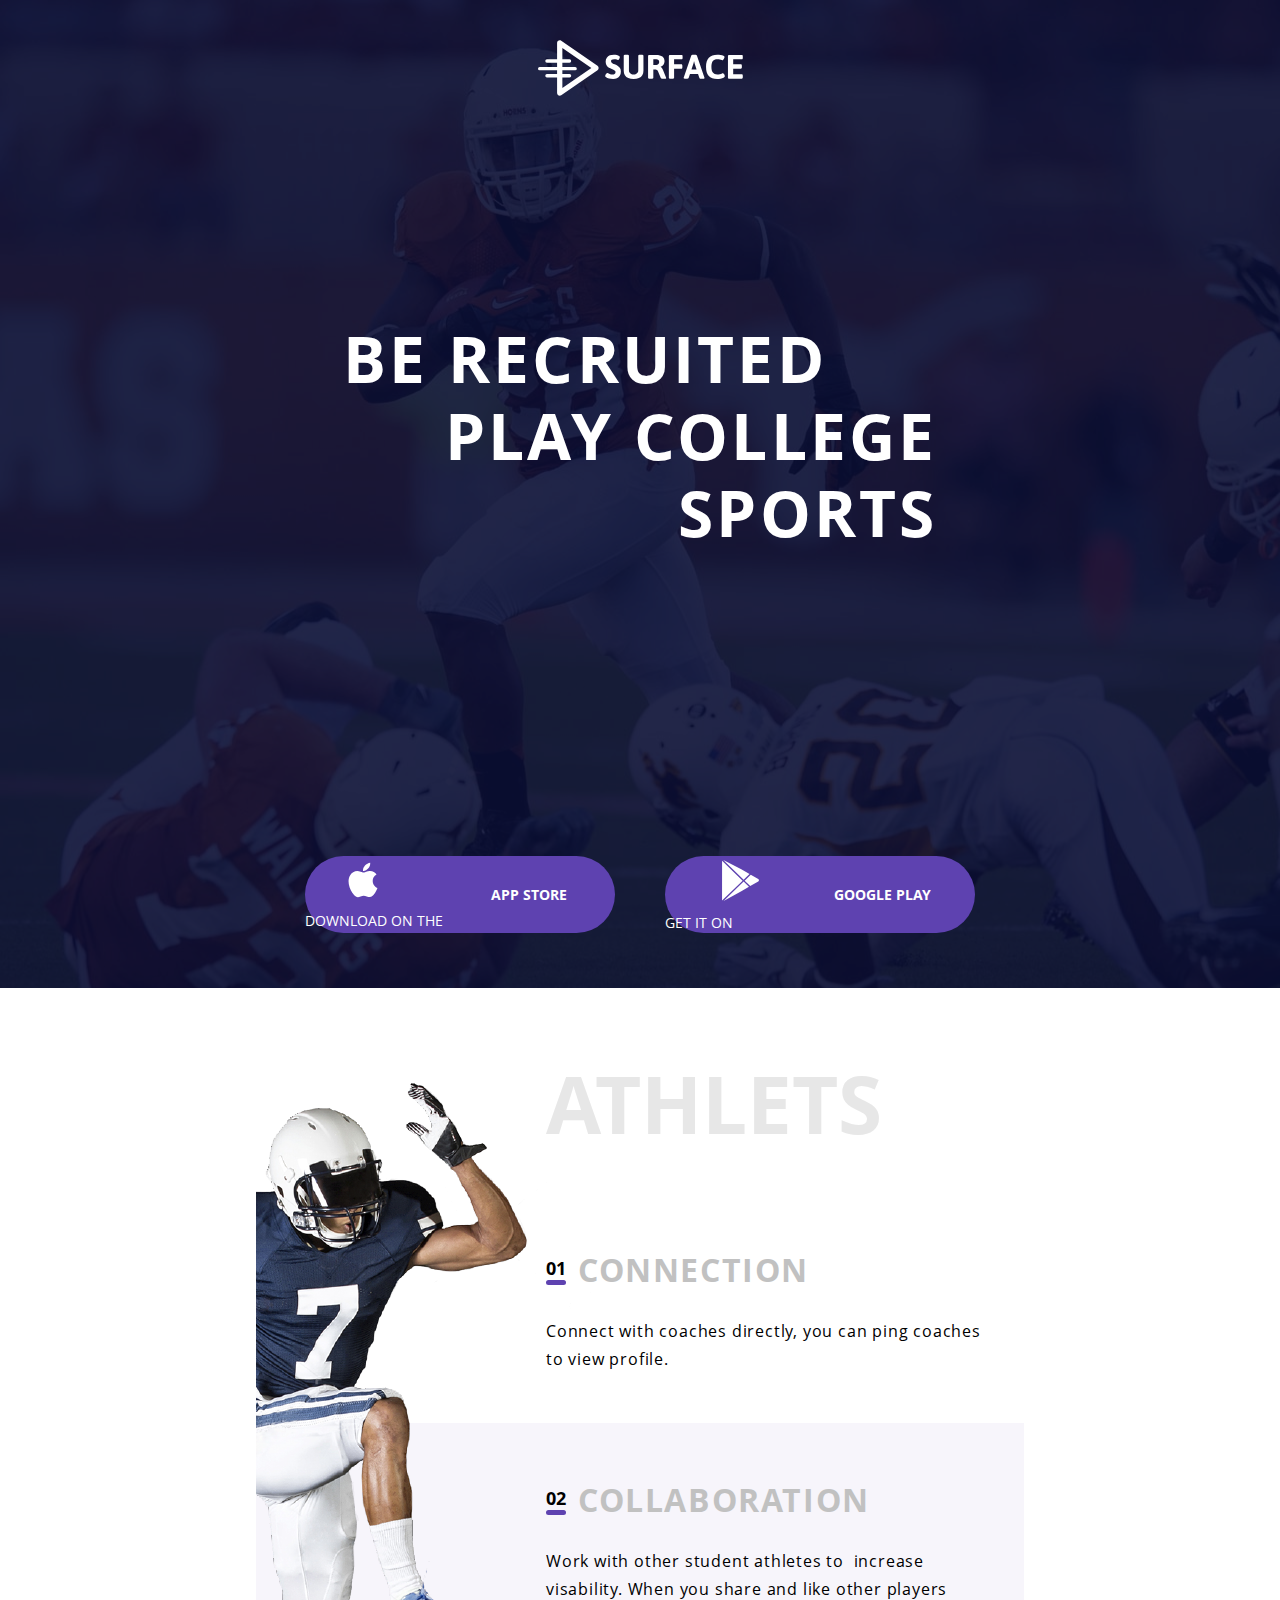
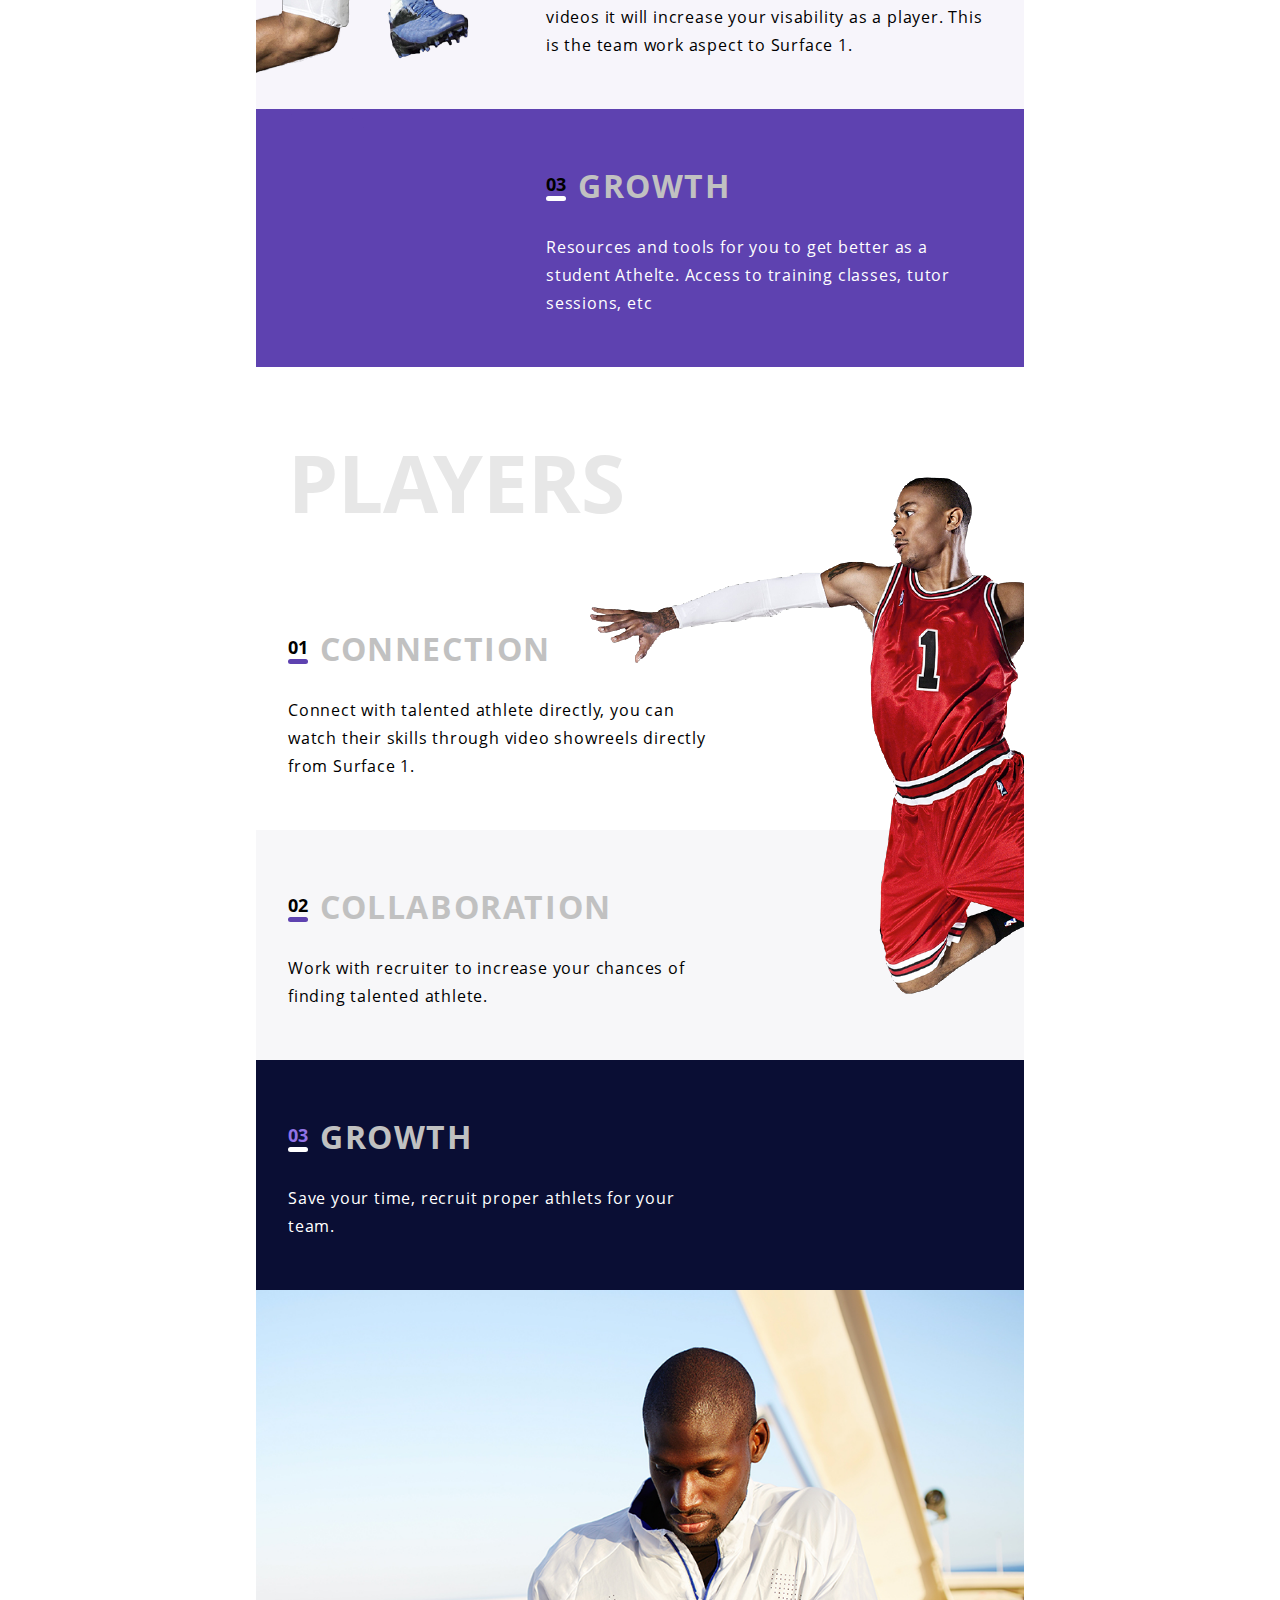
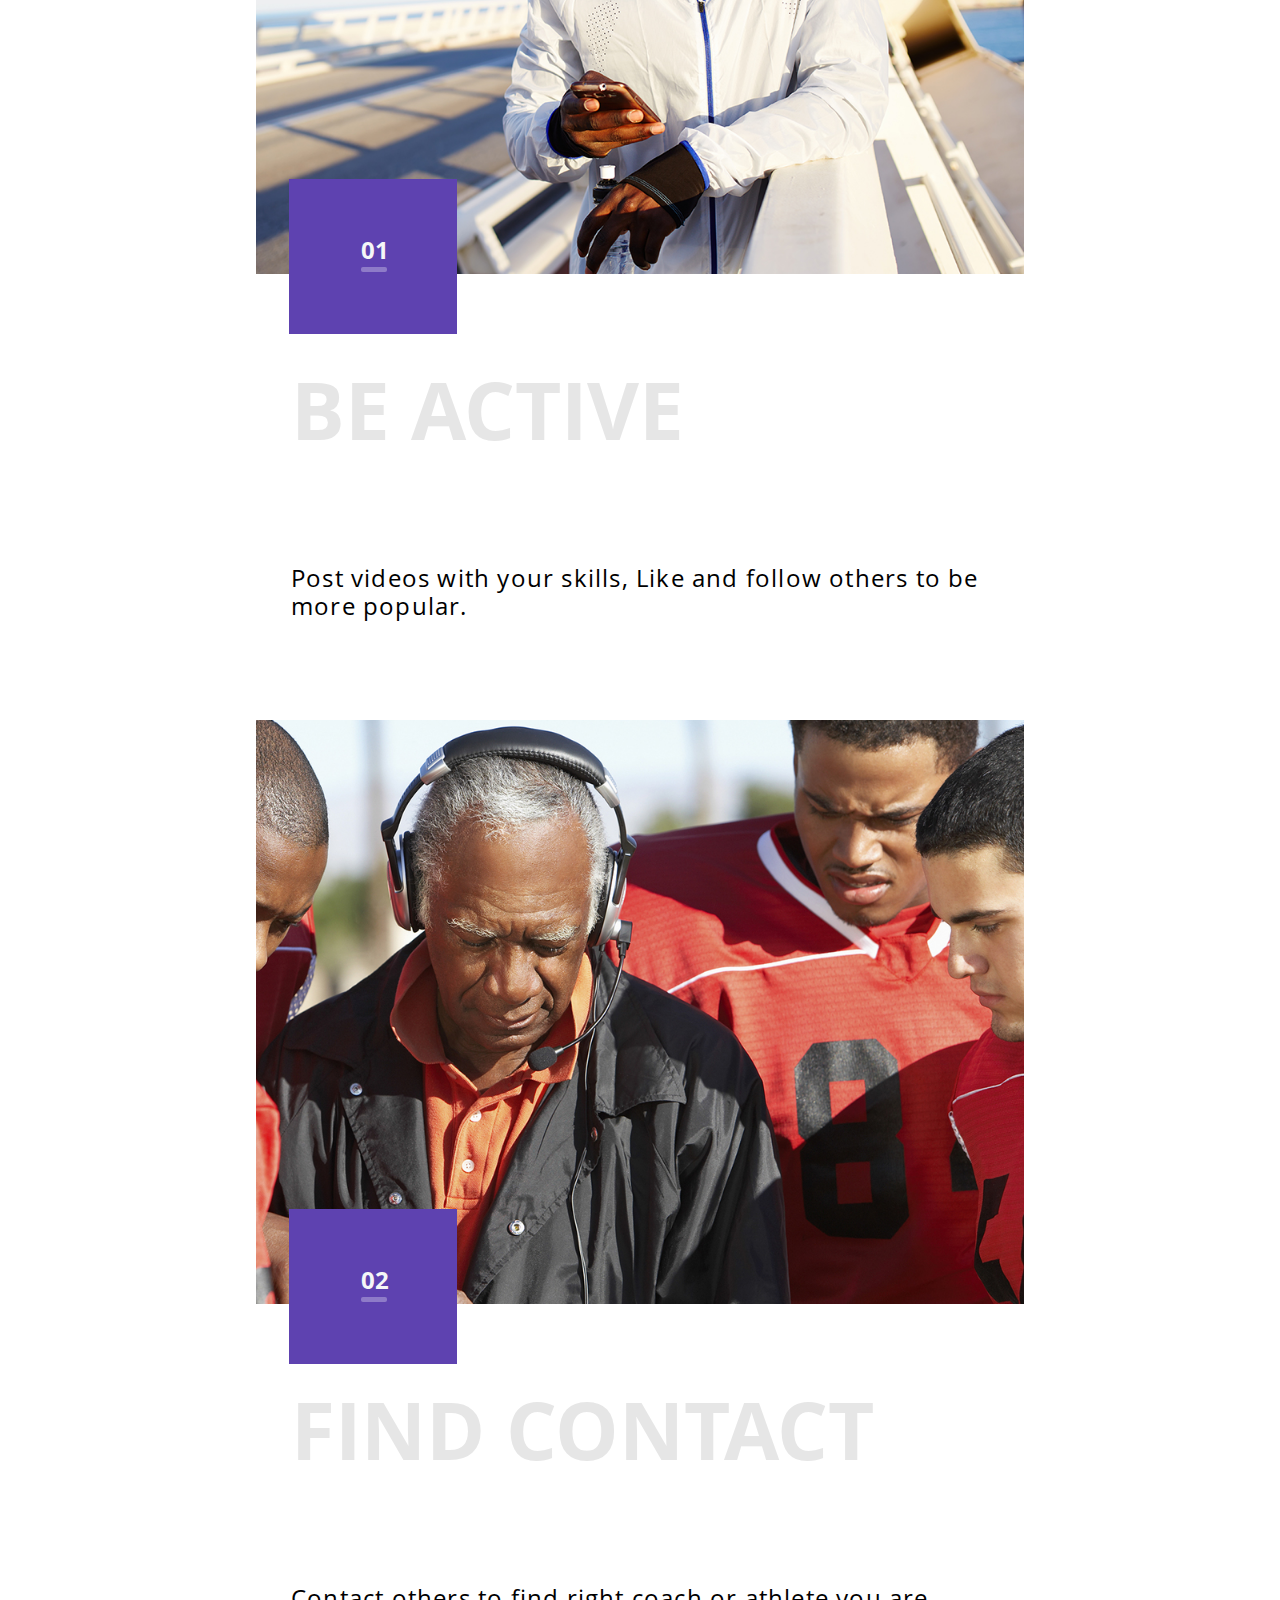
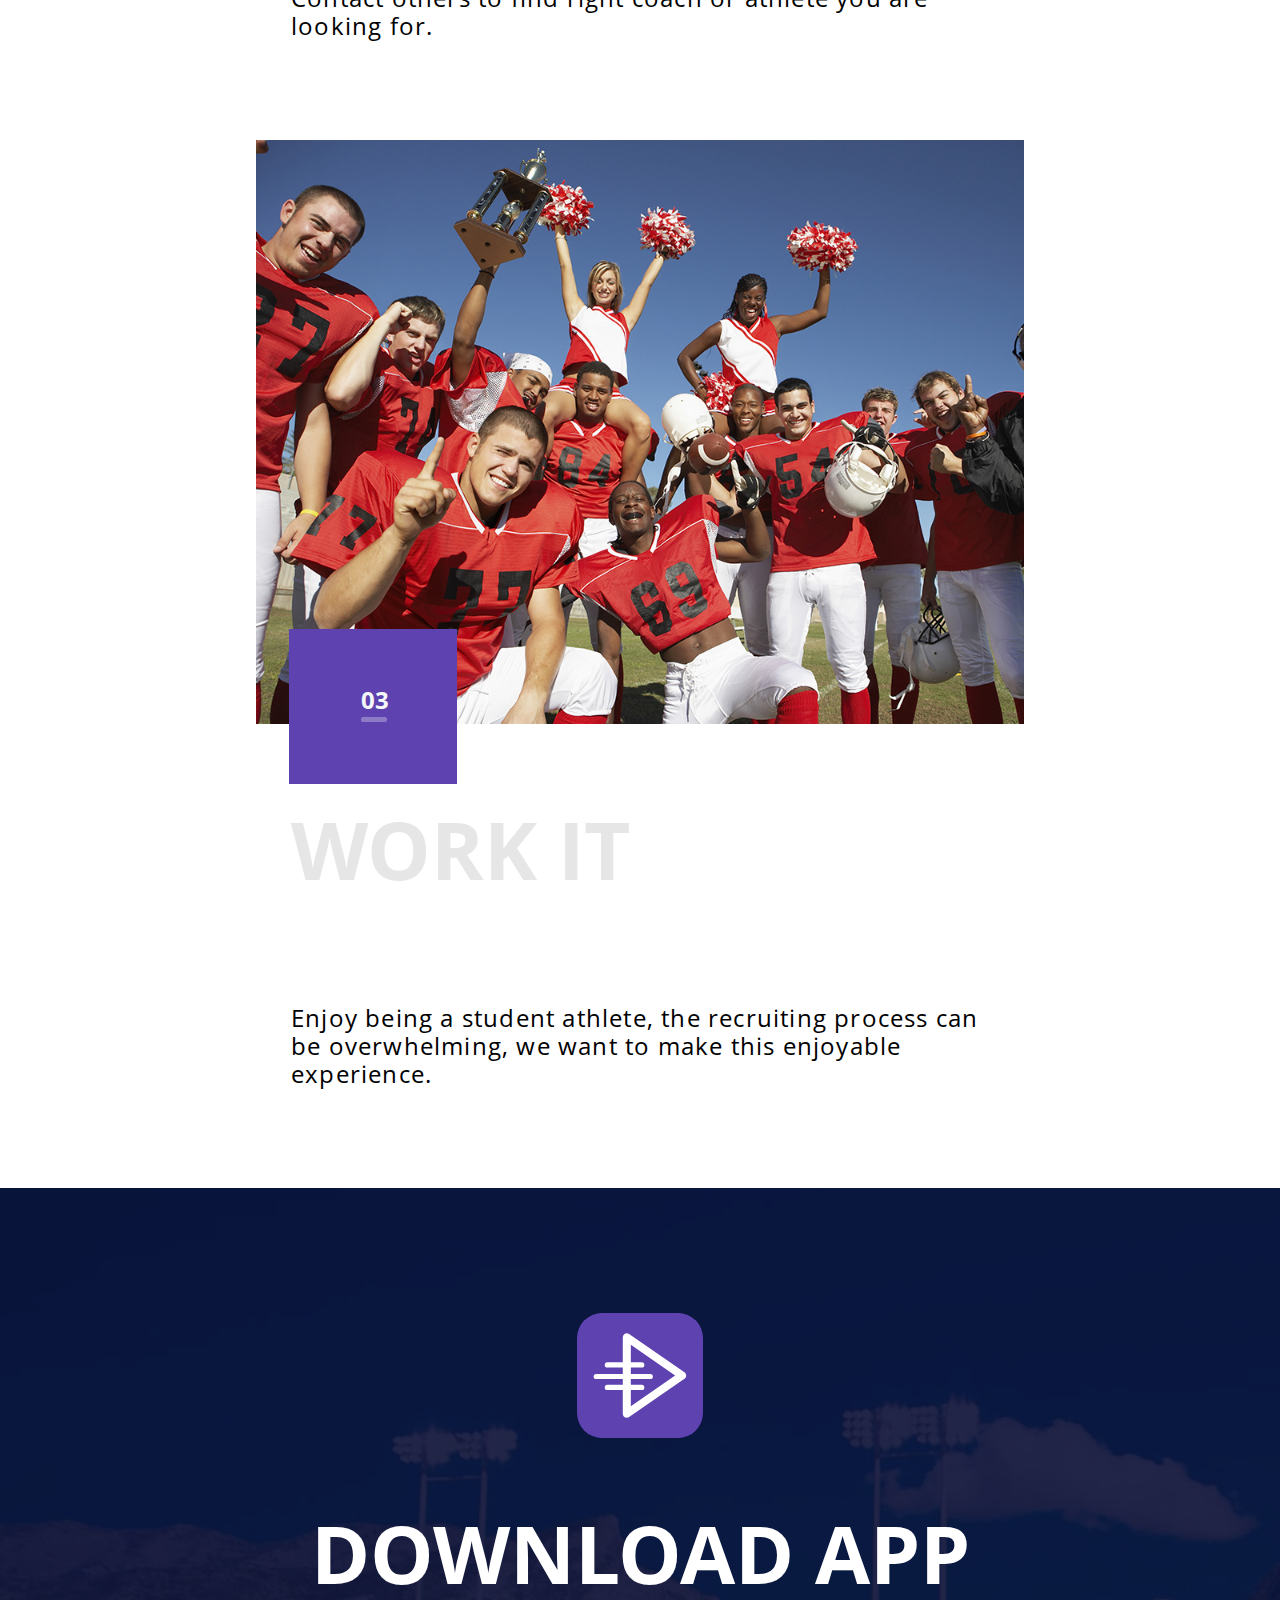
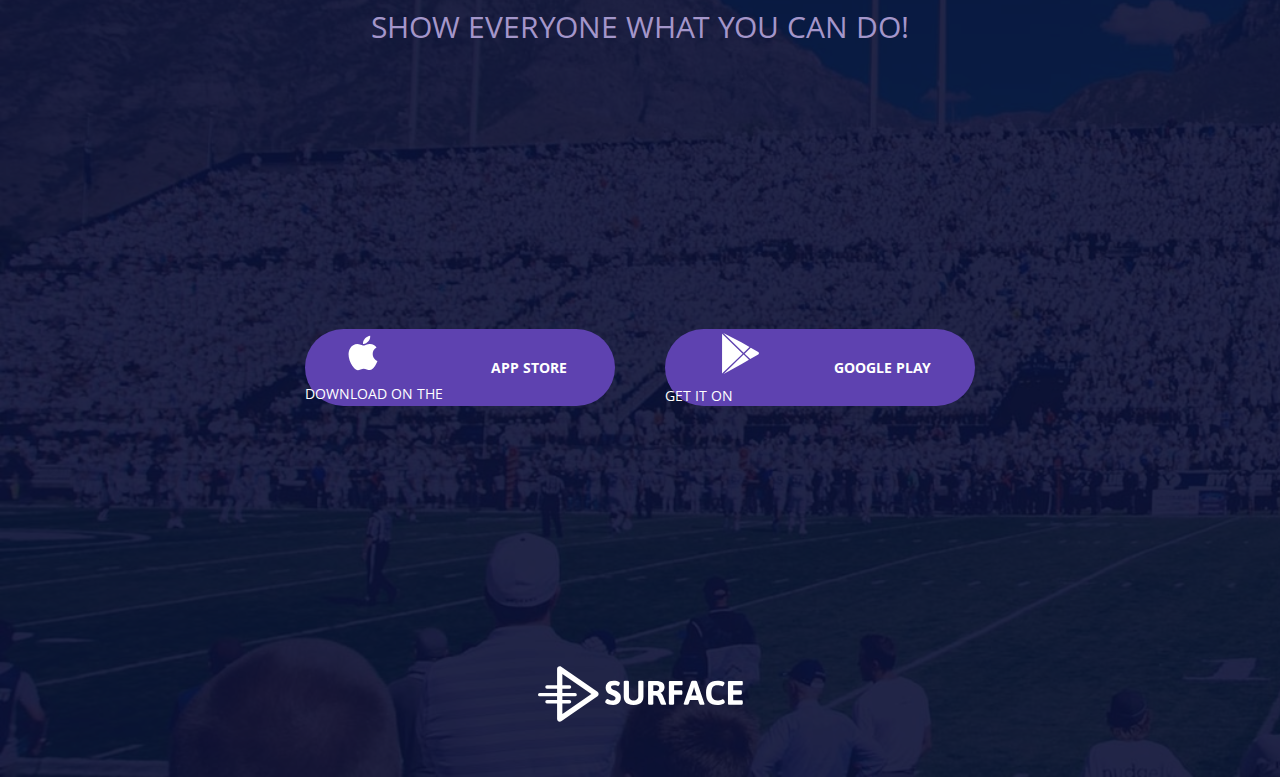
==== commit 27e5f724: "Обновилась десктопная версия и появился адапт под планшет" ====
--- a/index.html
+++ b/index.html
@@ -12,12 +12,12 @@
             <div class="main-logo-header">
                 <svg class="main-logo-text" viewBox="0 0 972 264" xmlns="http://www.w3.org/2000/svg">
                 <g fill="#ffffff" fill-rule="evenodd">
-                     <g fill-rule="nonzero" stroke-linecap="round" stroke-linejoin="round">
+                    <g fill-rule="nonzero" stroke-linecap="round" stroke-linejoin="round">
                         <path d="M115.5 36.848v190.304L253.03 132 115.5 36.848zM282.112 142.28l-172 119c-8.29 5.736-19.612-.198-19.612-10.28V13c0-10.082 11.321-16.016 19.612-10.28l172 119c7.184 4.97 7.184 15.59 0 20.56z"/>
                         <path d="M42.5 107h107a8 8 0 1 0 0-16h-107a8 8 0 1 0 0 16zm0 70h107a8 8 0 1 0 0-16h-107a8 8 0 1 0 0 16zM8 143h168a8 8 0 1 0 0-16H8a8 8 0 1 0 0 16z"/>
-                      </g>
+                    </g>
                       <path d="M356.505 184.362c-7.63 0-14.335-.772-20.117-2.316-5.782-1.544-10.202-3.436-13.26-5.676-3.057-2.24-4.586-4.36-4.586-6.357 0-1.575.59-3.512 1.77-5.813 1.182-2.3 2.59-4.283 4.224-5.95 1.635-1.664 2.997-2.496 4.087-2.496.666 0 2.09.575 4.27 1.725 3.268 1.695 6.37 3.057 9.308 4.086 2.937 1.03 6.313 1.544 10.127 1.544 4.238 0 7.826-.832 10.762-2.497 2.936-1.665 4.404-4.587 4.404-8.764 0-2.423-.757-4.512-2.27-6.268-1.514-1.756-3.452-3.24-5.813-4.45-2.36-1.21-5.57-2.634-9.626-4.27l-7.175-3.087c-4.36-2.12-8.1-4.45-11.217-6.993-3.118-2.543-5.66-5.903-7.63-10.08-1.967-4.18-2.95-9.295-2.95-15.35 0-7.386 1.816-13.532 5.45-18.436 3.632-4.904 8.354-8.507 14.167-10.808 5.812-2.3 12.048-3.45 18.71-3.45 5.448 0 10.382.56 14.802 1.68 4.42 1.12 7.887 2.557 10.4 4.313 2.512 1.757 3.768 3.513 3.768 5.27 0 1.452-.47 3.314-1.407 5.584-.94 2.27-2.104 4.254-3.497 5.95-1.393 1.694-2.694 2.542-3.905 2.542-.544 0-1.513-.303-2.905-.908a51.939 51.939 0 0 0-6.767-2.225c-2.27-.575-5.04-.863-8.31-.863-5.63 0-9.536.893-11.715 2.68-2.18 1.785-3.27 3.89-3.27 6.31 0 2.786.742 5.117 2.225 6.994 1.484 1.877 3.36 3.42 5.63 4.632 2.27 1.21 5.435 2.604 9.492 4.178 6.115 2.603 11.11 5.07 14.985 7.402 3.875 2.33 7.22 5.676 10.036 10.035 2.816 4.36 4.224 9.93 4.224 16.712 0 8.295-1.74 15.092-5.222 20.39-3.482 5.297-7.962 9.127-13.442 11.488-5.48 2.362-11.398 3.542-17.755 3.542h-.002zm96.724 0c-9.81 0-18.21-1.544-25.204-4.632-6.993-3.087-12.337-7.553-16.03-13.396-3.693-5.842-5.54-12.88-5.54-21.115V74.832c0-1.756.787-3.073 2.36-3.95 1.576-.88 4.028-1.318 7.358-1.318h5.45c3.33 0 5.766.44 7.31 1.317 1.544.878 2.316 2.195 2.316 3.95v68.752c0 3.754.923 7.114 2.77 10.08 1.847 2.968 4.435 5.284 7.765 6.95 3.33 1.664 7.145 2.496 11.444 2.496 4.297 0 8.127-.832 11.487-2.497 3.36-1.665 5.98-3.98 7.856-6.948 1.877-2.967 2.816-6.327 2.816-10.08V74.832c0-1.756.77-3.073 2.315-3.95 1.544-.88 3.98-1.318 7.31-1.318h5.36c3.33 0 5.766.44 7.31 1.317 1.544.878 2.316 2.195 2.316 3.95v70.387c0 8.233-1.846 15.272-5.54 21.114-3.692 5.843-9.036 10.31-16.03 13.396-6.992 3.088-15.393 4.632-25.2 4.632l.001.002zm78.376-1.09c-6.478 0-9.717-1.695-9.717-5.085V76.377c0-2.24.513-3.86 1.543-4.86 1.03-.998 2.664-1.497 4.904-1.497h31.515c26.76 0 40.142 10.08 40.142 30.243 0 6.115-1.71 11.382-5.13 15.802-3.422 4.42-8.01 7.72-13.76 9.9v.636c1.998.848 4.102 2.665 6.312 5.45s3.98 5.933 5.313 9.445l14.257 35.51c.485 1.454.727 2.483.727 3.09 0 2.118-3.21 3.177-9.627 3.177h-6.63c-5.39 0-8.507-1.12-9.354-3.36l-12.806-31.515c-1.21-2.42-2.377-4.298-3.497-5.63-1.12-1.332-2.68-2.347-4.677-3.043-1.998-.696-4.692-1.044-8.083-1.044h-6.267v39.507c0 3.39-3.24 5.085-9.717 5.085h-5.45l.002-.001zm30.425-66.026c2.18 0 4.24-.62 6.177-1.862 1.938-1.24 3.48-2.92 4.632-5.04 1.15-2.12 1.724-4.45 1.724-6.993 0-3.753-1.226-6.735-3.678-8.945s-5.767-3.315-9.945-3.315h-14.167v26.156h15.258l-.001-.001zm68.116 66.026c-6.478 0-9.717-1.695-9.717-5.085V76.377c0-2.24.513-3.86 1.543-4.86 1.03-.998 2.664-1.497 4.904-1.497h53.947c1.696 0 2.922.635 3.678 1.907.757 1.27 1.136 3.33 1.136 6.176v4.904c0 2.846-.38 4.904-1.136 6.176-.756 1.27-1.982 1.907-3.678 1.907h-35.51v23.613h34.33c1.695 0 2.936.636 3.723 1.907.787 1.272 1.18 3.3 1.18 6.085v4.995c0 2.846-.393 4.92-1.18 6.222-.787 1.3-2.028 1.952-3.723 1.952h-34.33v42.323c0 3.39-3.24 5.085-9.718 5.085h-5.45.001zm70.205 0c-6.6 0-9.9-1.18-9.9-3.542 0-.666.213-1.634.637-2.906l35.6-103.807c.85-2.3 3.907-3.452 9.174-3.452h8.357c5.267 0 8.325 1.15 9.173 3.452l35.6 103.807c.304 1.21.455 2.18.455 2.906 0 1.21-.65 2.104-1.952 2.68-1.302.575-3.346.862-6.13.862h-7.085c-2.543 0-4.586-.257-6.13-.772-1.544-.514-2.498-1.377-2.86-2.588l-6.54-19.708h-38.054l-6.54 19.708c-.665 2.24-3.147 3.36-7.446 3.36h-6.359zm51.496-44.41l-9.173-28.7c-.545-1.453-1.014-3.118-1.408-4.995a182.088 182.088 0 0 1-1.044-5.358h-.635l-.363 1.997c-.606 3.572-1.302 6.357-2.09 8.355l-9.535 28.7h24.25l-.002.001zm97.995 45.5c-18.163 0-31.56-4.722-40.187-14.168-8.628-9.445-12.942-24.127-12.942-44.048 0-38.326 17.983-57.49 53.948-57.49 4.905 0 9.99.486 15.258 1.454 5.268.97 9.672 2.316 13.214 4.042 3.542 1.725 5.313 3.648 5.313 5.767 0 1.513-.605 3.496-1.816 5.948-1.21 2.452-2.65 4.616-4.314 6.493-1.665 1.878-3.133 2.817-4.405 2.817-.303 0-1.12-.303-2.452-.908a67.092 67.092 0 0 0-9.127-3.044c-3.18-.817-7.222-1.226-12.126-1.226-9.506 0-16.544 3.012-21.116 9.037-4.57 6.024-6.857 15.12-6.857 27.29s2.302 21.344 6.904 27.52c4.6 6.175 11.504 9.263 20.707 9.263 4.784 0 8.947-.484 12.49-1.453 3.54-.97 7.007-2.21 10.398-3.723.18-.06.726-.288 1.634-.682.91-.393 1.575-.59 1.998-.59 1.575 0 3.088.923 4.54 2.77 1.454 1.847 2.635 3.936 3.543 6.267.91 2.33 1.363 4.01 1.363 5.04 0 2.966-1.983 5.48-5.95 7.537-3.965 2.06-8.748 3.588-14.35 4.587-5.6 1-10.82 1.498-15.665 1.498l-.003.002zM907.06 183c-2.24 0-3.875-.515-4.905-1.544-1.03-1.03-1.544-2.664-1.544-4.904V76.377c0-2.24.514-3.86 1.543-4.86 1.03-.998 2.664-1.497 4.905-1.497h59.124c1.695 0 2.92.635 3.678 1.907.757 1.27 1.135 3.33 1.135 6.176v4.904c0 2.846-.378 4.904-1.135 6.176-.757 1.27-1.983 1.907-3.678 1.907h-40.688v23.43h36.328c1.696 0 2.922.637 3.678 1.91.757 1.27 1.136 3.33 1.136 6.174v4.996c0 2.845-.38 4.904-1.136 6.175-.756 1.272-1.982 1.908-3.678 1.908h-36.328v26.156h40.778c1.696 0 2.922.635 3.68 1.906.756 1.272 1.134 3.3 1.134 6.085v5.087c0 2.846-.378 4.904-1.135 6.176-.756 1.27-1.982 1.907-3.678 1.907H907.06z" fill-rule="nonzero"/>
-                    </g>
+                </g>
                 </svg>
             </div>
   
@@ -27,29 +27,21 @@
             
             
             <div class="download-app">
-                <div class="download-app-store">
+                <a href="0" class="link download-description">
                     <svg class="app-store-svg" xmlns="http://www.w3.org/2000/svg" viewBox="0 0 170 170">
                         <path fill="#ffffff" d="M150.37 130.25c-2.45 5.66-5.35 10.87-8.71 15.66-4.58 6.53-8.33 11.05-11.22 13.56-4.48 4.12-9.28 6.23-14.42 6.35-3.69 0-8.14-1.05-13.32-3.18-5.197-2.12-9.973-3.17-14.34-3.17-4.58 0-9.492 1.05-14.746 3.17-5.262 2.13-9.5 3.24-12.742 3.35-4.93.21-9.842-1.96-14.746-6.52-3.13-2.73-7.045-7.41-11.735-14.04-5.03-7.08-9.168-15.29-12.41-24.65-3.47-10.11-5.21-19.9-5.21-29.378 0-10.857 2.346-20.22 7.045-28.068C27.508 57.03 32.42 52.06 38.57 48.41s12.793-5.51 19.948-5.63c3.915 0 9.05 1.21 15.43 3.59 6.36 2.39 10.446 3.6 12.237 3.6 1.34 0 5.877-1.416 13.57-4.24 7.275-2.617 13.415-3.7 18.445-3.274 13.63 1.1 23.87 6.473 30.68 16.153-12.19 7.385-18.22 17.73-18.1 31 .11 10.338 3.86 18.94 11.23 25.77 3.34 3.17 7.07 5.62 11.22 7.36-.9 2.61-1.85 5.11-2.86 7.51zM119.11 7.24c0 8.102-2.96 15.667-8.86 22.67-7.12 8.323-15.732 13.133-25.07 12.374-.12-.972-.19-1.995-.19-3.07 0-7.778 3.387-16.102 9.4-22.908 3.002-3.446 6.82-6.31 11.45-8.597 4.62-2.253 8.99-3.498 13.1-3.71.12 1.082.17 2.165.17 3.24z"/>
-                    </svg>  
-                    <div class="download-description">
-                        <a href="0" class="link">
-                            <span class="download-description-one">download on the</span>
-                            <span class="download-description-two">app store</span>
-                        </a>
-                    </div>
-                </div>
-
-                <div class="download-app-googleplay">
+                    </svg>                     
+                    <span class="download-description-one">download on the</span>
+                    <span class="download-description-two">app store</span>
+                </a>
+
+                <a href="0" class="link download-description">
                     <svg class="app-googleplay-svg" xmlns="http://www.w3.org/2000/svg" viewBox="0 0 505.499 505.499">
                         <path fill="#ffffff" d="M471.497 234.466l-92.082-53.135-75.733 73.208 69.215 66.907 98.6-56.91c5.43-3.133 8.677-8.756 8.677-15.03 0-6.275-3.245-11.898-8.677-15.04zM363.785 172.3l-101.332-58.497L40.375 0l250.828 242.47M44.063 505.5l218.77-120.512 94.435-54.515-66.065-63.87M25.56 9.815l-.236 489.67L278.72 254.534"/>
-                    </svg>     
-                    <div class="download-description">
-                        <a href="0" class="link">
-                            <span class="download-description-one">get it on</span>
-                            <span class="download-description-two">google play </span>
-                        </a>                        
-                    </div>                      
-                </div>
+                    </svg>                     
+                    <span class="download-description-one">get it on</span>
+                    <span class="download-description-two">google play</span>
+                </a>                
             </div>
         </div>
     </header>
@@ -64,51 +56,53 @@
       
                 <picture class="section-picture">
                     <source srcset="images/footballer_566.png" media="(min-width: 1920px)">
-                    <source srcset="images/footballer_497.png" media="(min-width: 768px)">
-                    <img src="images/footballer_566.png" alt="picture of a football player">
-                </picture>               
+                    <source srcset="images/footballer_497.png" media="(max-width: 1919px)">
+                    <source srcset="images/footballer_192.png" media="(max-width: 767px)">
+                    <img src="images/" alt="picture of a football player">
+                </picture>         
       
                 <h3 class="section-title">Athlets</h3>
+
+                <div class="articles">
+                    <article class="article">
+                        <div class="article-container">
+                            <div class="article-header">
+                                <span class="article-number">01</span>
+                                <h4 class="article-title">Connection</h4>
+                            </div>
+                            <div class="article-content">
+                                <p>Connect with coaches directly, you can ping coaches to view profile.</p>
+                            </div>
+                        </div>
+                    </article>
+
+                    <article class="article">
+                        <div class="article-container">
+                            <div class="article-header">
+                                <span class="article-number">02</span>
+                                <h4 class="article-title">Collaboration</h4>
+                            </div>
+                            <div class="article-content">
+                                <p>Work with other student athletes to  increase visability. When you share and like other players videos it will increase your visability as a player. This is the team work aspect to Surface 1.</p>
+                            </div>
+                        </div>
+                    </article>
+
+                    <article class="article">
+                        <div class="article-container">
+                            <div class="article-header">
+                                <span class="article-number">03</span>
+                                <h4 class="article-title">Growth</h4>
+                            </div>
+                            <div class="article-content">
+                                <p>Resources and tools for you to get better as a student Athelte. Access to training classes, tutor sessions, etc</p>
+                            </div>
+                        </div>
+                    </article>                          
+                </div>
       
-                <article class="article">
-                    <div class="article-container">
-                        <div class="article-header">
-                            <span class="article-nomber">01</span>
-                            <h4 class="article-title">Connection</h4>
-                        </div>
-                        <div class="article-content">
-                            <p>Connect with coaches directly, you can ping coaches to view profile.</p>
-                        </div>
-                    </div>
-                </article>
-      
-                <article class="article">
-                    <div class="article-container">
-                        <div class="article-header">
-                            <span class="article-nomber">02</span>
-                            <h4 class="article-title">Collaboration</h4>
-                        </div>
-                        <div class="article-content">
-                            <p>Work with other student athletes to  increase visability. When you share and like other players videos it will increase your visability as a player. This is the team work aspect to Surface 1.</p>
-                        </div>
-                    </div>
-                </article>
-      
-                <article class="article">
-                    <div class="article-container">
-                        <div class="article-header">
-                            <span class="article-nomber">03</span>
-                            <h4 class="article-title">Growth</h4>
-                        </div>
-                        <div class="article-content">
-                            <p>Resources and tools for you to get better as a student Athelte. Access to training classes, tutor sessions, etc</p>
-                        </div>
-                    </div>
-                </article>               
-      
-            </div>
-        </section>
-
+            </div>
+        </section>
 
         <section class="section-part">
             <div class="section-container players">
@@ -122,105 +116,127 @@
                 <div class="section-description">
                     <h3 class="section-title">Players</h3>
 
-                    <article class="article">
-                        <div class="article-container">
-                            <div class="article-header">
-                                <span class="article-nomber">01</span>
-                                <h4 class="article-title">Connection</h4>
-                            </div>
-                            <div class="article-content">                            
-                                <p>Connect with talented athlete directly, you can watch their skills through video showreels directly from Surface 1.</p>                        
-                            </div> 
-                        </div>                    
-                    </article>
-
-                    <article class="article">
-                        <div class="article-container">
-                            <div class="article-header">
-                                <span class="article-nomber">02</span>
-                                <h4 class="article-title">Collaboration</h4>
-                            </div>
-                            <div class="article-content">                            
-                                <p>Work with recruiter to increase your chances of finding talented athlete.</p>                        
-                            </div> 
-                        </div>                    
-                    </article>
-
-                    <article class="article">
-                        <div class="article-container">
-                            <div class="article-header">
-                                <span class="article-nomber">03</span>
-                                <h4 class="article-title">Growth</h4>
-                            </div>
-                            <div class="article-content">                            
-                                <p>Save your time, recruit proper athlets for your team.</p>                        
-                            </div>
-                        </div>                    
-                    </article>
+                    <div class="articles">
+                        <article class="article">
+                            <div class="article-container">
+                                <div class="article-header">
+                                    <span class="article-number">01</span>
+                                    <h4 class="article-title">Connection</h4>
+                                </div>
+                                <div class="article-content">                            
+                                    <p>Connect with talented athlete directly, you can watch their skills through video showreels directly from Surface 1.</p>                        
+                                </div> 
+                            </div>                    
+                        </article>
+
+                        <article class="article">
+                            <div class="article-container">
+                                <div class="article-header">
+                                    <span class="article-number">02</span>
+                                    <h4 class="article-title">Collaboration</h4>
+                                </div>
+                                <div class="article-content">                            
+                                    <p>Work with recruiter to increase your chances of finding talented athlete.</p>                        
+                                </div> 
+                            </div>                    
+                        </article>
+
+                        <article class="article">
+                            <div class="article-container">
+                                <div class="article-header">
+                                    <span class="article-number">03</span>
+                                    <h4 class="article-title">Growth</h4>
+                                </div>
+                                <div class="article-content">                            
+                                    <p>Save your time, recruit proper athlets for your team.</p>                        
+                                </div>
+                            </div>                    
+                        </article>
+                    </div>
+
+                    
+
+                    
+
+                    
                 </div>
             </div>
 
         </section>
 
 
-
-
-
-
-    <section class="section-part">
-        <div class="section">
-            <div class="section-pictcure">
-                <img class="section-pictcure" src="images/be-active_960.jpg" alt="Photo be active">
-            </div>
-
-            <div class="section-nomber">
-                <span class="section-nomber-line">01</span>             
-            </div>
-
-            <div class="section-text">
+        <section class="section-part">
+            <div class="section be-active">
+                <div class="section-pictures">
+                    <div class="section-number">
+                        <span class="section-number-line">01</span>             
+                    </div>
+                    <picture class="section-picture">
+                        <source class="picture" srcset="images/be-active_1024.jpg" media="(min-width: 1920px)">
+                        <source class="picture" srcset="images/be-active_960.jpg" media="(min-width: 768px)">
+                        <source class="picture" srcset="images/be-active_640.jpg" media="(max-width: 767px)">    
+                        <img class="pictcure" src="images/be-active.jpg" alt="Photo be active">
+                    </picture>                    
+                </div>                
+    
+                <div class="section-text">                
+                    <div class="section-text-description">
+                        <h3 class="section-name">Be active</h3> 
+                        <p class="section-content">Post videos with your skills, Like and follow others to be more popular.</p>
+                    </div>
+                </div>    
+    
+            </div>
+        </section>
+
+        <section class="section-part">
+            <div class="section find-contact">
+                <div class="section-pictures">
+                    <picture class="section-picture">
+                        <source class="pictcure" srcset="images/find-contact_1024.jpg" media="(min-width: 1920px)">
+                        <source class="pictcure" srcset="images/find-contact_960.jpg" media="(min-width: 768px)">
+                        <source class="pictcure" srcset="images/find-contact_640.jpg" media="(max-width: 767px)">    
+                        <img class="pictcure" src="images/find-contact.jpg" alt="Photo find contact">
+                    </picture>
+                    <div class="section-number">
+                        <span class="section-number-line">02</span>             
+                    </div>
+                </div>
+    
+                <div class="section-text">                          
+                    <div class="section-text-description">
+                        <h3 class="section-name">find contact</h3> 
+                        <p class="section-content">Contact others to find right coach or athlete you are looking for.</p>
+                    </div>
+                </div>    
                 
-                <div class="section-text-description">
-                    <h3 class="section-name">Be active</h3> 
-                    <p class="section-content">Post videos with your skills, Like and follow others to be more popular.</p>
+            </div>
+        </section>
+
+        <section class="section-part">
+            <div class="section">            
+                <div class="section-pictures">
+                    <picture class="section-picture">
+                        <source class="pictcure" srcset="images/work-it_1024.jpg" media="(min-width: 1920px)">
+                        <source class="pictcure" srcset="images/work-it_960.jpg" media="(min-width: 768px)">
+                        <source class="pictcure" srcset="images/work-it_640.jpg" media="(max-width: 767px)">    
+                        <img class="pictcure" src="images/work-it.jpg" alt="Photo work it">
+                    </picture>
+                    <div class="section-number">
+                        <span class="section-number-line">03</span>             
+                    </div>                
                 </div>
-            </div>    
-
-        </div>
-    </section>
-
-    <section class="section-part">
-        <div class="section">            
-            <div class="section-text">
-                <span class="section-nomber-line">02</span>             
-
-                <div class="section-text-description">
-                    <h3 class="section-name">find contact</h3> 
-                    <p class="section-content">Contact others to find right coach or athlete you are looking for.</p>
-                </div>
-            </div>    
-            <div class="section-pictcure">
-                <img class="section-pictcure" src="images/find-contact_960.jpg" alt="Photo find contact">
-            </div>
-        </div>
-    </section>
-
-    <section class="section-part">
-        <div class="section">            
-            <div class="section-pictcure">
-                <img class="section-pictcure" src="images/work-it_960.jpg" alt="Photo work it">
-            </div>
-
-            <div class="section-text">
-                <span class="section-nomber-line">03</span>             
-
-                <div class="section-text-description">
-                    <h3 class="section-name">Work it</h3> 
-                    <p class="section-content">Enjoy being a student athlete, the recruiting process can be overwhelming, we want to make this enjoyable experience.</p>
-                </div>
-            </div>    
-            
-        </div>
-    </section>
+    
+                <div class="section-text">    
+                    <div class="section-text-description">
+                        <h3 class="section-name">Work it</h3> 
+                        <p class="section-content">Enjoy being a student athlete, the recruiting process can be overwhelming, we want to make this enjoyable experience.</p>
+                    </div>
+                </div>    
+                
+            </div>
+        </section>
+    
 
     </main>
 
@@ -230,46 +246,38 @@
     <footer class="footer">
         <div class="footer-container">
 
-            <div class="footer-download-bottom">               
-                <svg class="footer-logo" viewBox="0 0 288 264" xmlns="http://www.w3.org/2000/svg">
-                    <g fill="#ffffff" fill-rule="evenodd">
-                        <path d="M115.5 36.848v190.304L253.03 132 115.5 36.848zM282.112 142.28l-172 119c-8.29 5.736-19.612-.198-19.612-10.28V13c0-10.082 11.321-16.016 19.612-10.28l172 119c7.184 4.97 7.184 15.59 0 20.56z" fill-rule="nonzero"/>
-                        <path d="M42.5 107h107a8 8 0 1 0 0-16h-107a8 8 0 1 0 0 16zm0 70h107a8 8 0 1 0 0-16h-107a8 8 0 1 0 0 16zM8 143h168a8 8 0 1 0 0-16H8a8 8 0 1 0 0 16z" fill-rule="nonzero" stroke-linecap="round" stroke-linejoin="round"/>
-                    </g>
-                </svg>
-
-                <div class="footer-logo-text">
+            <div class="footer-download-bottom">    
+                <a href="0" class="link footer-logo-text">
+                    <svg class="footer-logo" viewBox="0 0 288 264" xmlns="http://www.w3.org/2000/svg">
+                        <g fill="#ffffff" fill-rule="evenodd">
+                            <path d="M115.5 36.848v190.304L253.03 132 115.5 36.848zM282.112 142.28l-172 119c-8.29 5.736-19.612-.198-19.612-10.28V13c0-10.082 11.321-16.016 19.612-10.28l172 119c7.184 4.97 7.184 15.59 0 20.56z" fill-rule="nonzero"/>
+                            <path d="M42.5 107h107a8 8 0 1 0 0-16h-107a8 8 0 1 0 0 16zm0 70h107a8 8 0 1 0 0-16h-107a8 8 0 1 0 0 16zM8 143h168a8 8 0 1 0 0-16H8a8 8 0 1 0 0 16z" fill-rule="nonzero" stroke-linecap="round" stroke-linejoin="round"/>
+                        </g>
+                    </svg>                   
                     <span class="footer-logo-text-one">Download app</span>
                     <span class="footer-logo-text-two">Show everyone what you can do!</span>
-                </div>                    
+                </a>          
+                 
             </div>
 
 
             <div class="download-app">
-                <div class="download-app-store">
+                <a href="0" class="link download-description">
                     <svg class="app-store-svg" xmlns="http://www.w3.org/2000/svg" viewBox="0 0 170 170">
                         <path fill="#ffffff" d="M150.37 130.25c-2.45 5.66-5.35 10.87-8.71 15.66-4.58 6.53-8.33 11.05-11.22 13.56-4.48 4.12-9.28 6.23-14.42 6.35-3.69 0-8.14-1.05-13.32-3.18-5.197-2.12-9.973-3.17-14.34-3.17-4.58 0-9.492 1.05-14.746 3.17-5.262 2.13-9.5 3.24-12.742 3.35-4.93.21-9.842-1.96-14.746-6.52-3.13-2.73-7.045-7.41-11.735-14.04-5.03-7.08-9.168-15.29-12.41-24.65-3.47-10.11-5.21-19.9-5.21-29.378 0-10.857 2.346-20.22 7.045-28.068C27.508 57.03 32.42 52.06 38.57 48.41s12.793-5.51 19.948-5.63c3.915 0 9.05 1.21 15.43 3.59 6.36 2.39 10.446 3.6 12.237 3.6 1.34 0 5.877-1.416 13.57-4.24 7.275-2.617 13.415-3.7 18.445-3.274 13.63 1.1 23.87 6.473 30.68 16.153-12.19 7.385-18.22 17.73-18.1 31 .11 10.338 3.86 18.94 11.23 25.77 3.34 3.17 7.07 5.62 11.22 7.36-.9 2.61-1.85 5.11-2.86 7.51zM119.11 7.24c0 8.102-2.96 15.667-8.86 22.67-7.12 8.323-15.732 13.133-25.07 12.374-.12-.972-.19-1.995-.19-3.07 0-7.778 3.387-16.102 9.4-22.908 3.002-3.446 6.82-6.31 11.45-8.597 4.62-2.253 8.99-3.498 13.1-3.71.12 1.082.17 2.165.17 3.24z"/>
-                    </svg>  
-                    <div class="download-description">
-                        <a href="0" class="link">
-                            <span class="download-description-one">download on the</span>
-                            <span class="download-description-two">app store</span>
-                        </a>
-                    </div>
-                </div>
-
-                <div class="download-app-googleplay">
+                    </svg>                     
+                    <span class="download-description-one">download on the</span>
+                    <span class="download-description-two">app store</span>
+                </a>
+
+                <a href="0" class="link download-description">
                     <svg class="app-googleplay-svg" xmlns="http://www.w3.org/2000/svg" viewBox="0 0 505.499 505.499">
                         <path fill="#ffffff" d="M471.497 234.466l-92.082-53.135-75.733 73.208 69.215 66.907 98.6-56.91c5.43-3.133 8.677-8.756 8.677-15.03 0-6.275-3.245-11.898-8.677-15.04zM363.785 172.3l-101.332-58.497L40.375 0l250.828 242.47M44.063 505.5l218.77-120.512 94.435-54.515-66.065-63.87M25.56 9.815l-.236 489.67L278.72 254.534"/>
-                    </svg>     
-                    <div class="download-description">
-                        <a href="0" class="link">
-                            <span class="download-description-one">get it on</span>
-                            <span class="download-description-two">google play </span>
-                        </a>                        
-                    </div>                      
-                </div>
-            </div>      
+                    </svg>                     
+                    <span class="download-description-one">get it on</span>
+                    <span class="download-description-two">google play</span>
+                </a>                
+            </div> 
 
                                       
 
--- a/CSS/style.css
+++ b/CSS/style.css
@@ -12,7 +12,7 @@
     font-style: normal;
   }
 
-  body {
+body {
     margin: 0;
     font-family: "Open Sans", Andale Mono, monospace;
   }
@@ -25,6 +25,12 @@
     position: relative;
 }
 
+@media (min-width: 768px) and (max-width:1919px) {
+    .header {
+        background-image: url("../images/football_1280.jpg");
+    }
+}
+
 .header::after {
     content: "";
     position: absolute;
@@ -49,6 +55,19 @@
 .main-logo-text {
     width: 191px;
     height: 52px;
+}
+
+@media (min-width: 768px) and (max-width:1919px) {
+    
+    .main-logo-header {
+        text-align: center;
+        padding: 40px 0;
+    }
+
+    .main-logo-text {
+        width: 205px;
+        height: 56px;
+    }
 }
 
 .header-title {
@@ -73,67 +92,102 @@
     display: block;
 }
 
+@media (min-width: 768px) and (max-width:1919px) {
+    
+    .header-title {
+        padding: 180px 0 305px 0;
+        font-size: 64px;
+        line-height: 1.2;
+        width: 595px;
+    }
+
+    .header-title-two {
+        padding-left: 100px;
+        display: block;
+    }
+}
+
 .download-app {
     display: flex;
     justify-content: center;
-    padding-bottom: 110px;
-    
-}
-
-.download-app-store a {
-display: block;
-}
-
-.download-app-store, .download-app-googleplay {
+    padding-bottom: 110px;    
+}
+
+.link {
+    display: inline-block;
+    text-decoration: none;
+    color: inherit;
+}
+
+.download-description {
+    font-size: 14px;
+    color: #ffffff;
+    text-transform: uppercase; 
     width: 310px;
     height: 77px;
     background-color: #5e42b0;
     border-radius: 50px;
-    display: flex; 
-    align-items: center; 
-}
+    display: flex;
+    flex-wrap: wrap;
+    flex-direction: column;
+    justify-content: center;
+    position: relative;
+}
+
+.download-description:nth-child(2) {
+    margin-left: 50px;
+}
+
+.download-description-one {
+    font-weight: 400;
+    display: block;
+    padding-top: 10px;
+}
+
+.download-description-two {
+    font-weight: 700;
+    display: block;
+}
+
 
 .app-store-svg {
     width: 42px;
     height: 48px;
-    margin-right: 25px;
     margin-left: 38px;
-}
-
-.link {
-    display: inline-block;
-    text-decoration: none;
-    color: inherit;
 }
 
 .app-googleplay-svg {
     width: 40px;
     height: 50px;
-    margin-right: 30px;
     margin-left: 57px;
 }
 
-
-.download-description {
-    font-size: 14px;
-    color: #ffffff;
-    text-transform: uppercase;
-   
-}
-
-.download-description-one {
-    font-weight: 400;
-    display: block;
-}
-
-.download-description-two {
-    font-weight: 700;
-    display: block;
-}
-
-.download-app-googleplay {
-    margin-left: 50px;
-}
+@media (min-width: 768px) and (max-width:1919px) {
+    
+    .download-app {
+        padding-bottom: 55px;    
+    }
+
+    .download-app-store, .download-app-googleplay {
+        box-shadow: 8px 14px 24px 0px #0a0e34;
+    }
+
+    .app-store-svg {
+        width: 36px;
+        height: 42px;
+        margin-right: 28px;
+        margin-left: 40px;
+    }
+
+    .app-googleplay-svg {
+        width: 41px;
+        height: 45px;
+        margin-right: 28px;
+        margin-left: 55px;
+    }
+}
+
+
 
 /* ________________________________________________________________________________________*/
 
@@ -145,7 +199,10 @@
 .section-container {
     margin-top: 115px;
     position: relative;
-}
+    
+}
+
+
 
 .athlets .section-picture {
     content: "";
@@ -156,6 +213,8 @@
     left: 390px;
     z-index: 2;
 }
+
+
 
 .section-title {
     font-size: 80px;
@@ -179,9 +238,47 @@
 
 .athlets .article {
     padding-left: 1000px;
-}
-
-.athlets .article:nth-child(4)::after { 
+    padding-right: 210px;
+}
+
+@media (min-width: 768px) and (max-width:1919px) {
+    .section-part {
+        width: 768px;
+    }
+
+    .section-container {
+        margin-top: 85px;
+        position: relative;
+        overflow: hidden;
+    }
+
+    .athlets .section-picture {
+        content: "";
+        position: absolute;
+        top: 10px;
+        right: 0;
+        bottom: 0;
+        left: -162px;
+    }
+
+    .section-title {
+        margin-bottom: 60px;
+    }
+    
+    .athlets .section-title {
+        padding-left: 290px;
+    }
+
+    .athlets .article {
+        padding-left: 290px;
+        padding-right: 33px;
+    }
+
+
+}
+
+
+.athlets .articles .article:nth-child(3n+2)::after { 
     content: "";
     position: absolute;
     background-color: #5e42b0;
@@ -192,7 +289,7 @@
     left: 0;
 }
 
-.athlets .article:nth-child(5)::after {
+.athlets .articles .article:nth-child(3n+3)::after {
     content: "";
     position: absolute;
     background-color: #5e42b0;
@@ -213,14 +310,14 @@
     margin-bottom: 30px;
 }
 
-.article-nomber {
+.article-number {
     font-size: 18px;
     font-weight: 700;
     color: #000000;
     padding-right: 12px;
 }
 
-.article-nomber::after {
+.article-number::after {
     content: "";
     display: block;
     width: 20px;
@@ -229,8 +326,8 @@
     border-radius: 50px;
 }
 
-/*  не работает */
-.article-nomber:nth-child(3)::after {
+.athlets .articles .article:nth-child(3n+3) .article-number::after,
+.players .articles .article:nth-child(3n+3) .article-number::after  {
     content: "";
     display: block;
     width: 20px;
@@ -257,9 +354,19 @@
     color: #000000;
 }
 
-/*  не работает */
-.article-content:nth-child(2n+3) {
+.athlets .articles .article:nth-child(3n+3) .article-content,
+.players .articles .article:nth-child(3n+3) .article-content {
     color: #ffffff;
+}
+
+@media (min-width: 768px) and (max-width:1919px) {
+    .article-title {
+        font-size: 32px;
+    }
+
+    .article-content {
+        font-size: 16px;
+    }
 }
 
 p {
@@ -285,7 +392,29 @@
     z-index: 2;
 }
 
-.players .article:nth-child(3)::after {
+@media (min-width: 768px) and (max-width:1919px) {
+    
+    .players .section-title {
+        padding-left: 32px;
+    }
+    
+    .players .article {
+        padding-left: 32px;
+        padding-right: 310px;
+    }
+    
+    .players .section-picture {
+        content: "";
+        position: absolute;
+        top: 0;
+        right: 0;
+        bottom: 0;
+        left: 332px;
+    }
+}
+
+
+.players .articles .article:nth-child(2n+2)::after {
     content: "";
     position: absolute;
     background-color: #0a0e34;
@@ -296,7 +425,7 @@
     left: 0;
 }
 
-.players .article:nth-child(4)::after {
+.players .articles .article:nth-child(2n+3)::after {
     content: "";
     position: absolute;
     background-color: #0a0e34;
@@ -305,6 +434,11 @@
     bottom: 0;
     left: 0;
 }
+
+.players .articles .article:nth-child(2n+3) .article-number {
+    color: #9173e6;
+}
+
 
 /* ***************************************************************************** */
 .section {
@@ -312,25 +446,45 @@
     position: relative;
 }
 
-.section-nomber-line {
+
+.section-pictures {
+    width: 50%;
+    position: relative;
+}
+
+.pictcure {
+    max-width: 100%;
+    display: block;
+}
+
+
+
+.section-number {
     font-size: 24px;
     line-height: 34px;
     font-weight: 700;
-    letter-spacing: 0.05em;
     color: #f5f6f7;
     background-color: #5e42b0;
     width: 168px;
     height: 155px;
     display: block;
-       
+        
     position: absolute;
     top: 211px;
-    left: 876px;
+    left: calc(100% - 84px);
     right: 0;
     bottom: 0; 
 }
 
-.section-nomber-line::after {
+.section-number-line {
+    position: absolute;
+    top: calc(50% - 24px);
+    left: calc(50% - 12px);
+    right: 0;
+    bottom: 0;
+}
+
+.section-number-line::after {
     content: "";
     display: block;
     text-align: center;
@@ -341,16 +495,39 @@
     border-radius: 2.0px;
 }
 
+@media (min-width:1920px) {
+
+    .section {
+        display: flex;
+    }
+
+    .find-contact .section-pictures {
+        order: 3;
+    }
+
+    .find-contact .section-number {
+        
+        position: absolute;
+        top: 211px;
+        left: -84px;
+        right: 0;
+        bottom: 0;
+    }
+}
  
  .section-text {    
     display: flex;
     padding-left: 125px;
     width: 50%;
+    box-sizing: border-box;
     margin-top: 260px;
 }
 
-.section-text-description {
+@media (min-width: 1920px) {    
+
+    .section-text-description {
     width: 640px;
+    }
 }
 
 .section-name {
@@ -374,6 +551,37 @@
     margin-top: 0;
 }
 
+@media (min-width: 768px) and (max-width:1919px) {
+
+    .section {
+        display: block;
+        position: relative;
+    }
+
+    .section-number {
+        top: calc(100% - 95px);
+        left: 33px;
+        bottom: 0;
+        right: 0;
+    }
+
+    .section-pictures {
+        width: 100%;
+    }
+
+    .section-text {   
+        width: 100%; 
+        display: block;
+        padding-left: 35px;
+        padding-right: 35px;
+        padding-bottom: 100px;
+        margin-top: 80px;
+    }
+
+    .be-active .section-text {   
+        margin-top: 90px;
+    }
+}
 
 
 /* _____footer___________________________________________________________________________________*/
@@ -408,7 +616,7 @@
     display: flex;
     margin: 0 auto;
     align-items: center;
-    width: 866px;
+    
 }
 
 .footer-logo {
@@ -420,10 +628,26 @@
     border-radius: 25px; 
 }
 
-.footer-logo-text {
+
+
+@media (min-width: 1920px) {
+
+    .footer-logo {
+        margin-right: 35px;
+    }
+
+    .footer-logo-text {
     margin-left: 37px;
-    width: 699px;
-}
+    display: flex;
+    flex-wrap: wrap;
+    }
+
+    .footer-download-bottom {
+        width: 866px;
+    }
+
+}
+
 
 .footer-logo-text-one {
     font-size: 80px;
@@ -441,6 +665,31 @@
     color: #a496ca;
 }
 
+@media (min-width: 768px) and (max-width:1919px) {
+
+    .footer-download-bottom {
+        padding: 125px 35px 285px;
+        justify-content: center;
+    }
+
+    .footer-logo-text {
+        display: flex;
+        flex-direction: column;
+        flex-wrap: wrap;
+        align-items: center;        
+    }    
+
+    .footer-logo {
+        margin-bottom: 85px;
+    }
+
+    .footer-logo-text-one {
+        margin-bottom: 27px;
+    }
+
+
+}
+
 .footer .download-app {
     padding-bottom: 260px;;
 }
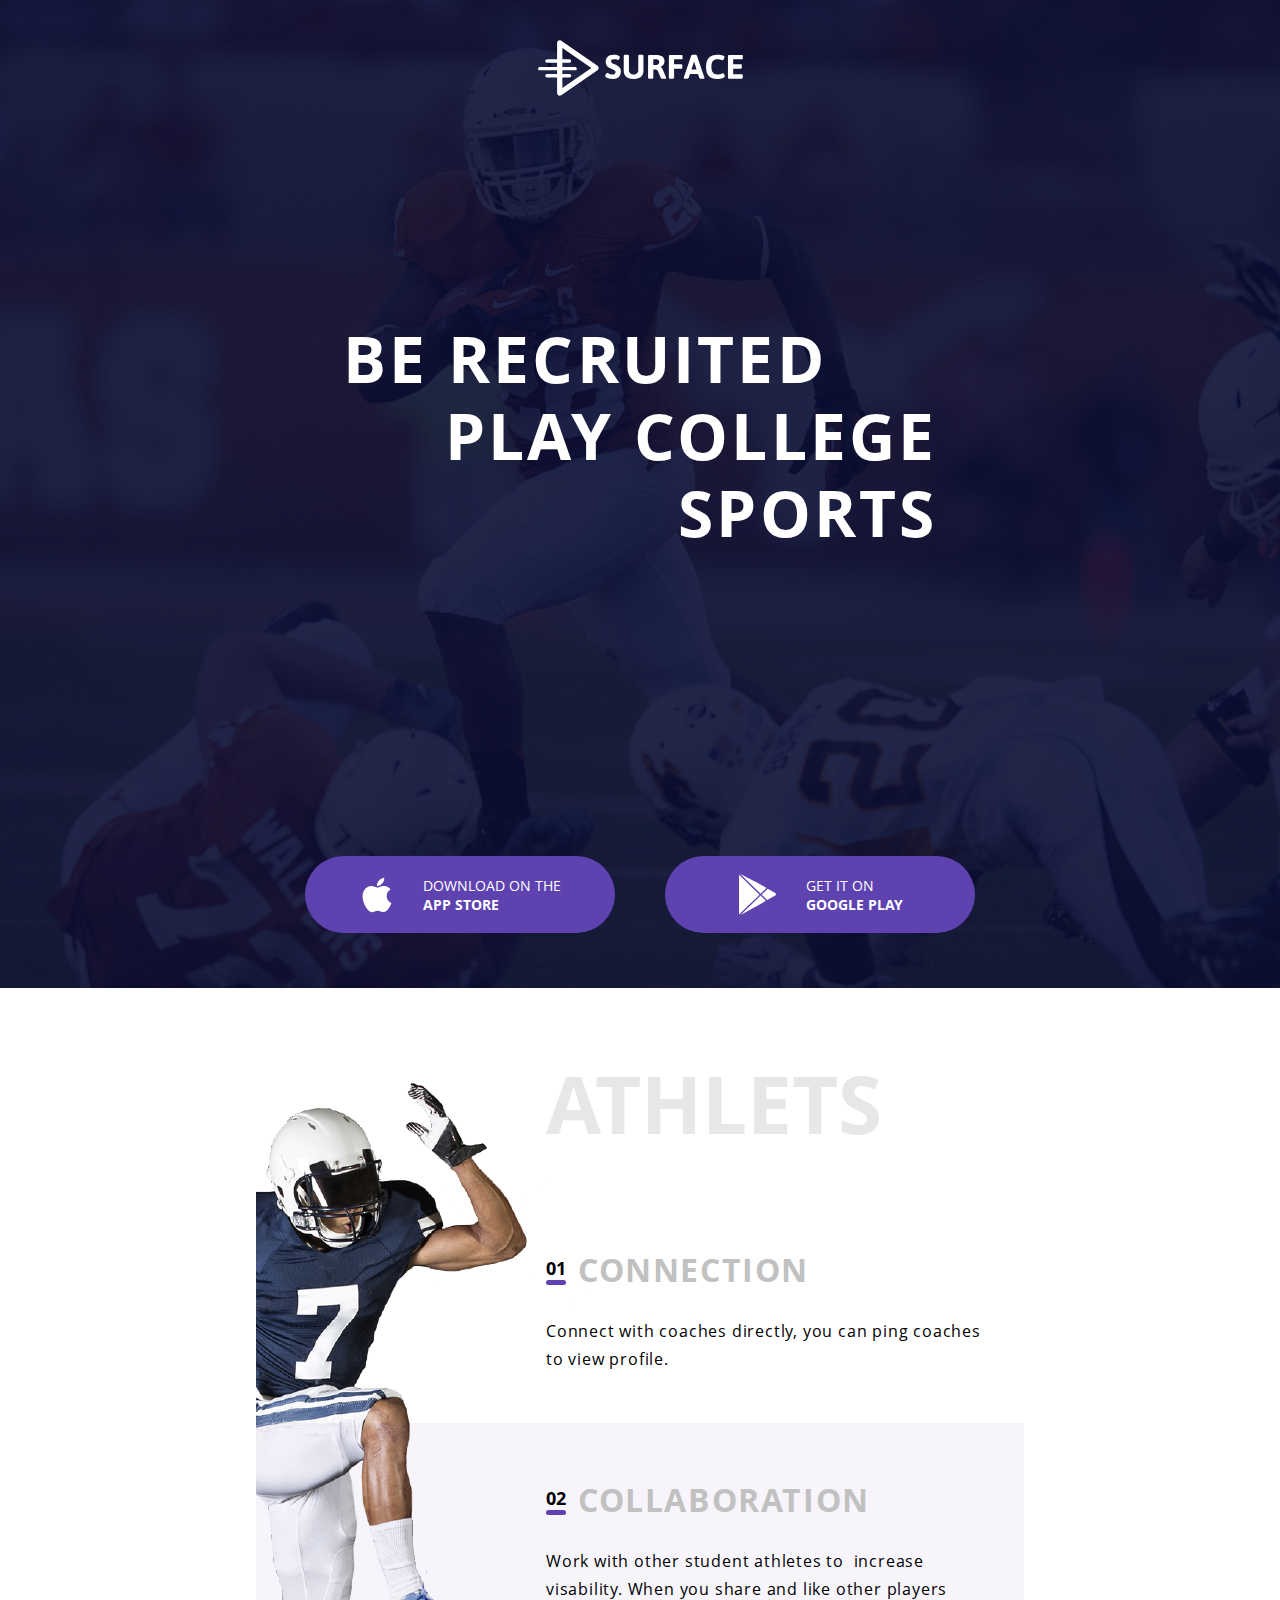
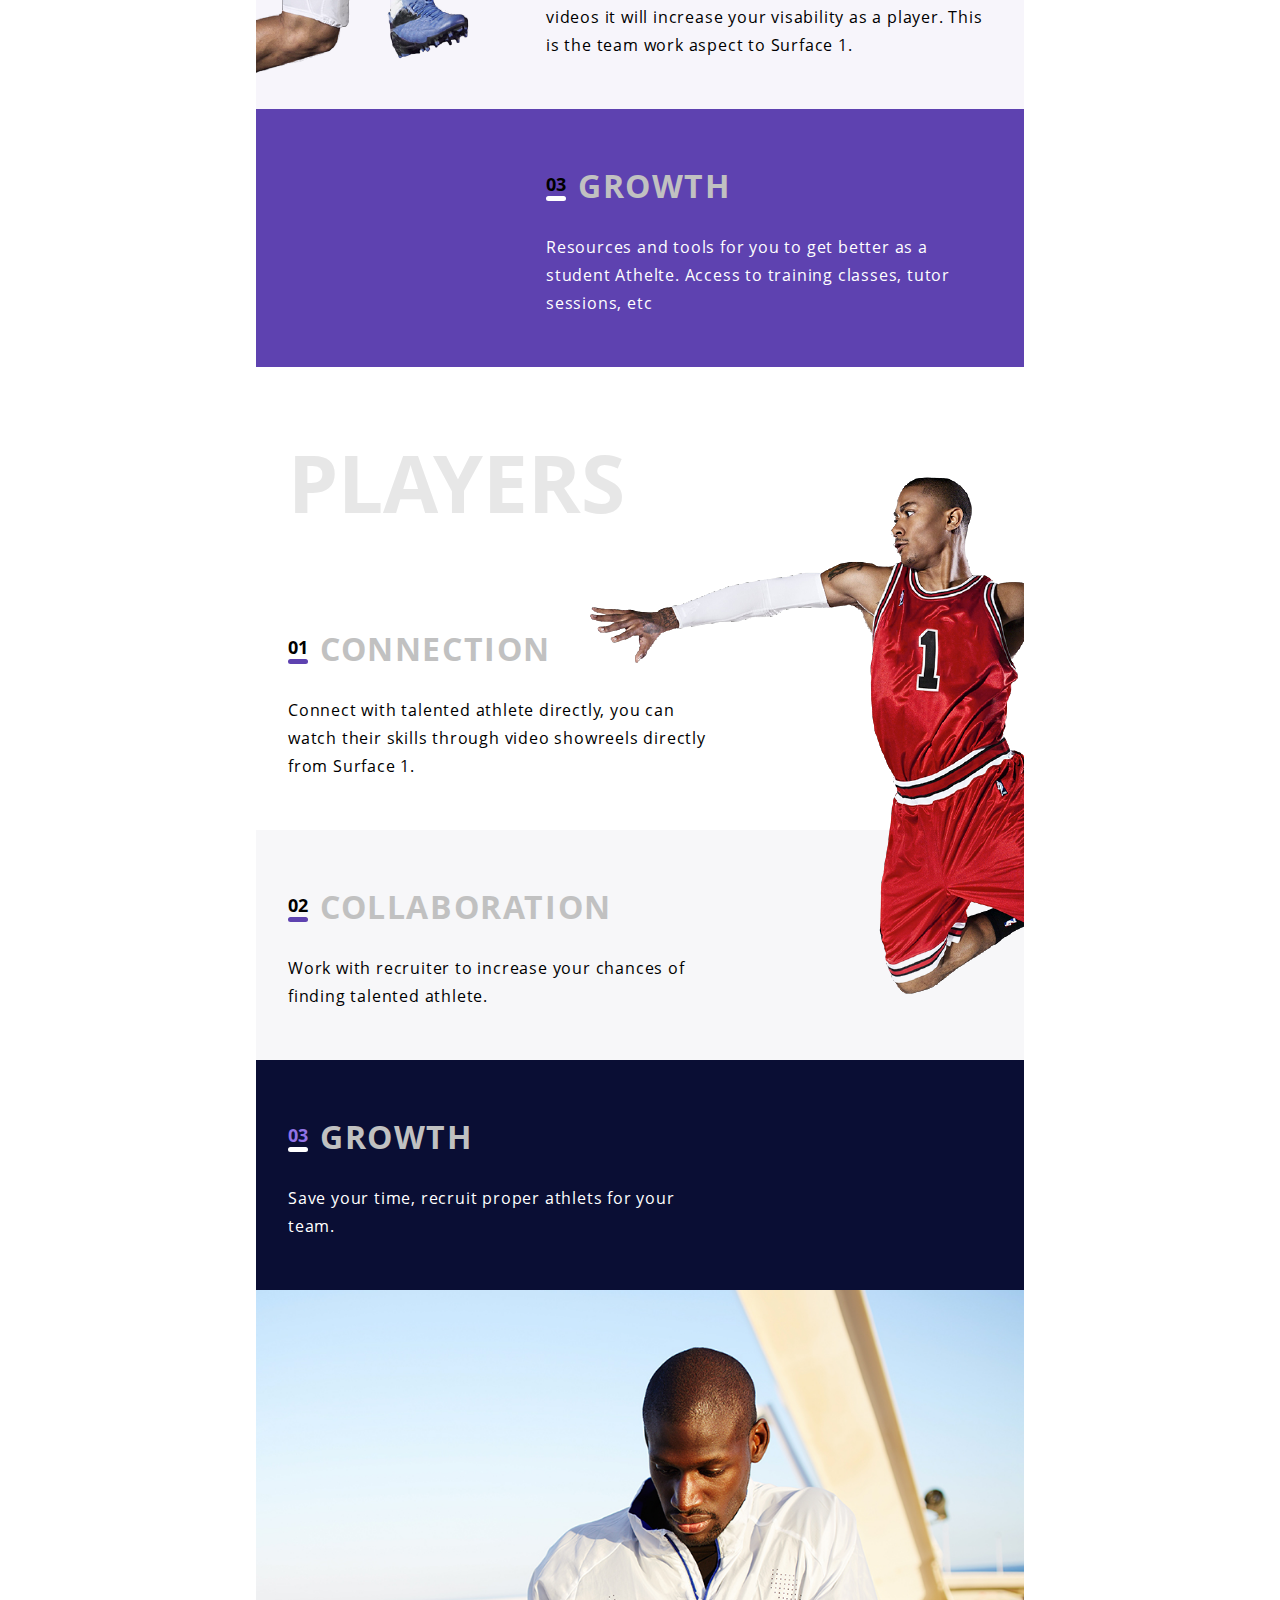
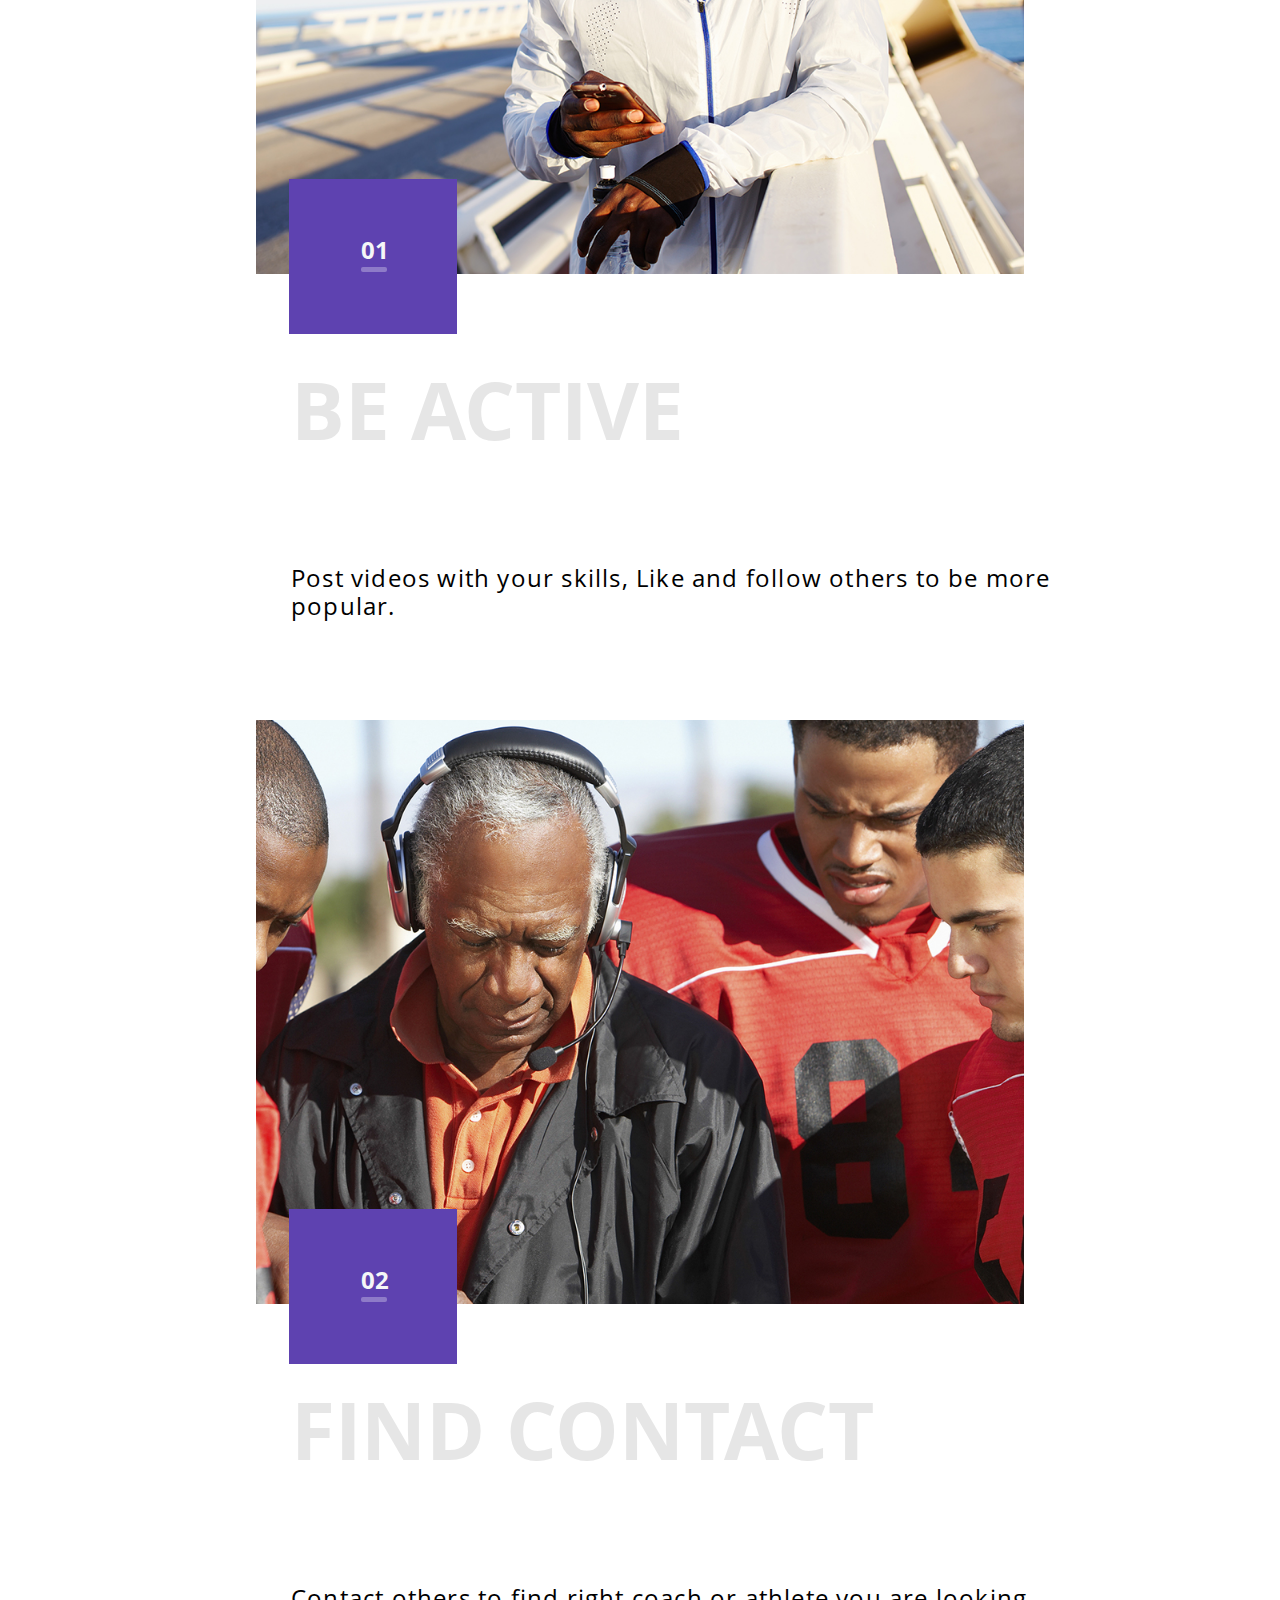
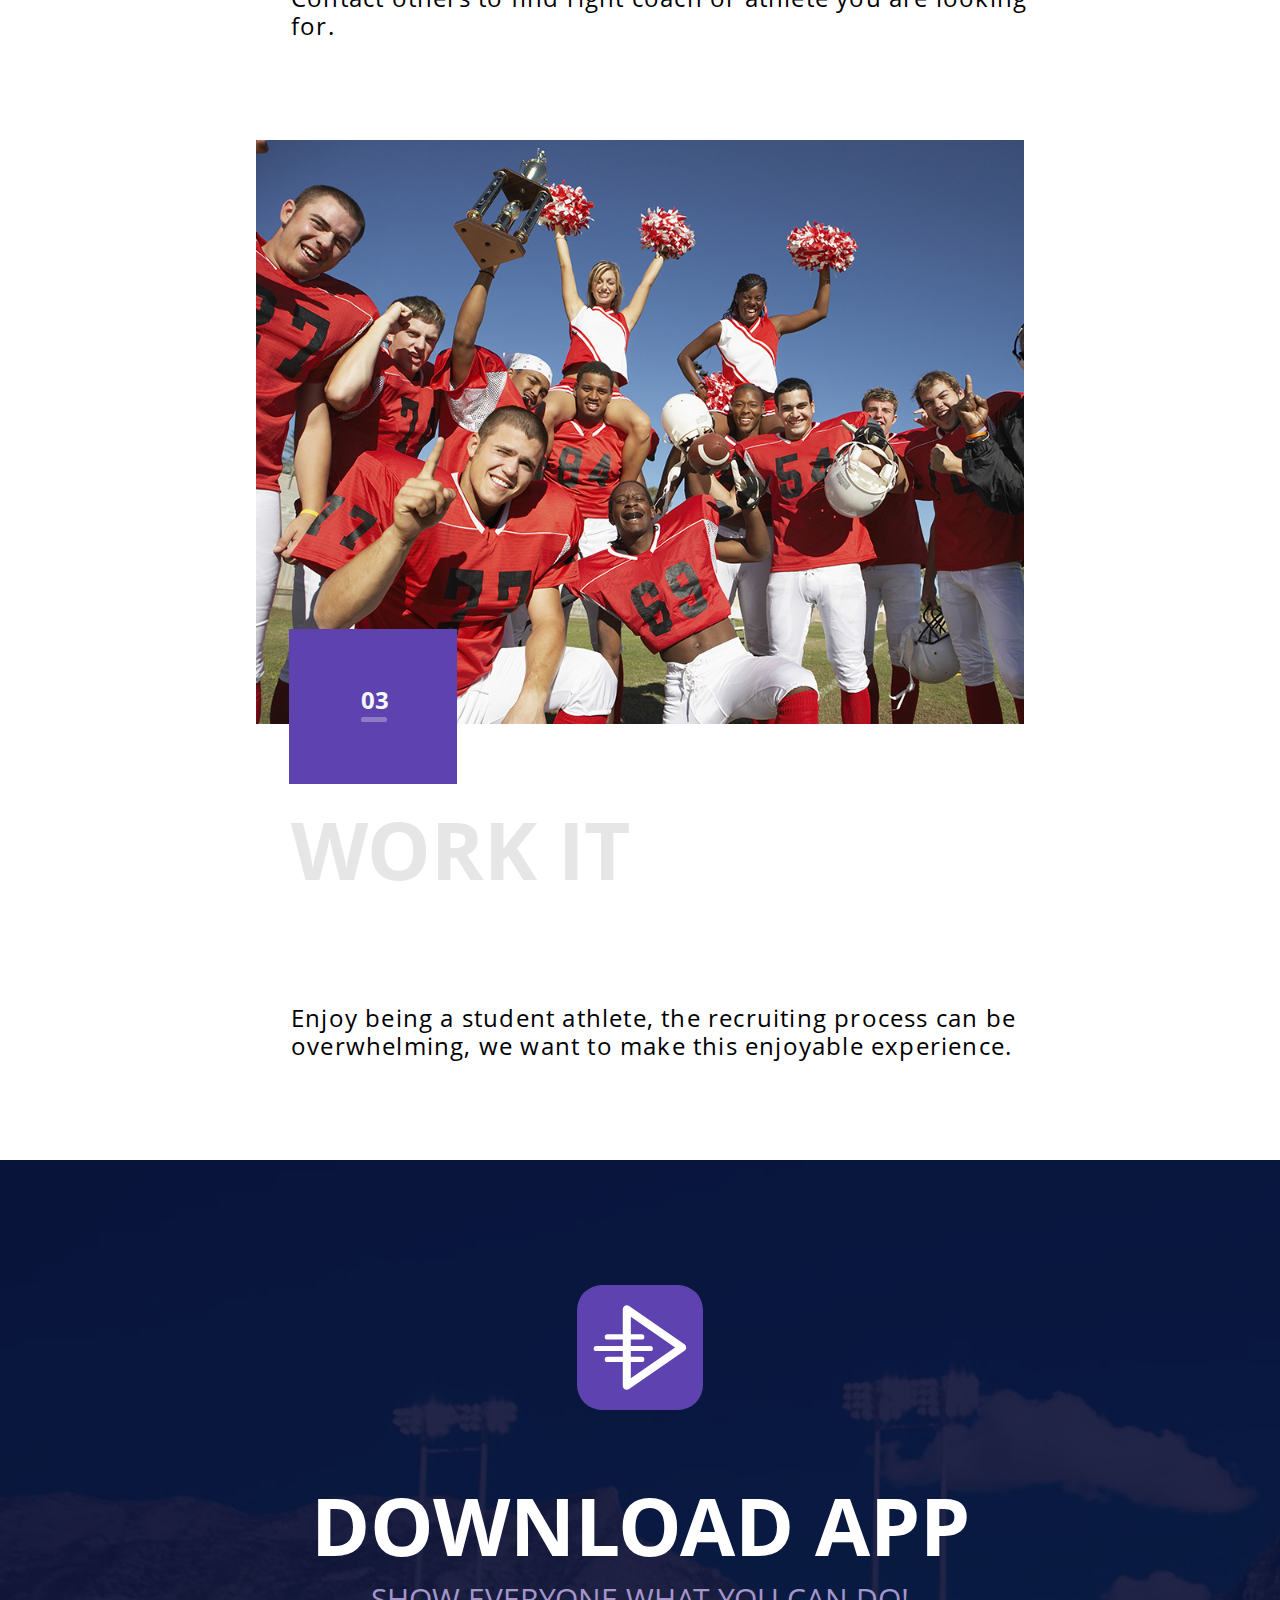
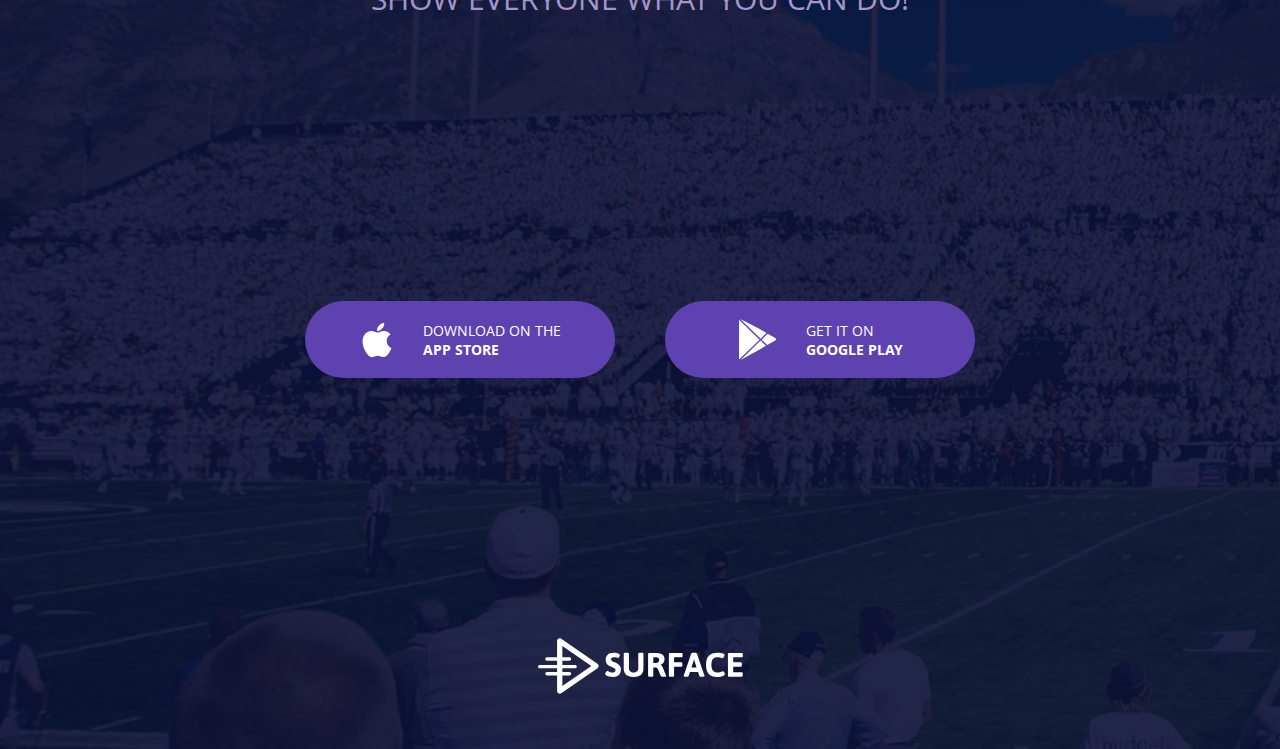
==== commit 5b541bcd: "Add files via upload" ====
--- a/index.html
+++ b/index.html
@@ -9,6 +9,15 @@
 <body>
     <header class="header">
         <div class="header-container">
+           <!-- <picture>
+                <source media="(min-width: 1920px)" class="header-picture" srcset="images/football_1920.jpg">
+                <source media="(min-width: 768px)" class="header-picture" srcset="images/football_1280.jpg">
+                <source media="(max-width: 767px)" class="header-picture" srcset="images/football_767.jpg">
+                <img src="images/football-801047.jpg" class="header-picture" alt="Pictcure of background">     
+            </picture> -->
+
+
+
             <div class="main-logo-header">
                 <svg class="main-logo-text" viewBox="0 0 972 264" xmlns="http://www.w3.org/2000/svg">
                 <g fill="#ffffff" fill-rule="evenodd">
@@ -31,16 +40,15 @@
                     <svg class="app-store-svg" xmlns="http://www.w3.org/2000/svg" viewBox="0 0 170 170">
                         <path fill="#ffffff" d="M150.37 130.25c-2.45 5.66-5.35 10.87-8.71 15.66-4.58 6.53-8.33 11.05-11.22 13.56-4.48 4.12-9.28 6.23-14.42 6.35-3.69 0-8.14-1.05-13.32-3.18-5.197-2.12-9.973-3.17-14.34-3.17-4.58 0-9.492 1.05-14.746 3.17-5.262 2.13-9.5 3.24-12.742 3.35-4.93.21-9.842-1.96-14.746-6.52-3.13-2.73-7.045-7.41-11.735-14.04-5.03-7.08-9.168-15.29-12.41-24.65-3.47-10.11-5.21-19.9-5.21-29.378 0-10.857 2.346-20.22 7.045-28.068C27.508 57.03 32.42 52.06 38.57 48.41s12.793-5.51 19.948-5.63c3.915 0 9.05 1.21 15.43 3.59 6.36 2.39 10.446 3.6 12.237 3.6 1.34 0 5.877-1.416 13.57-4.24 7.275-2.617 13.415-3.7 18.445-3.274 13.63 1.1 23.87 6.473 30.68 16.153-12.19 7.385-18.22 17.73-18.1 31 .11 10.338 3.86 18.94 11.23 25.77 3.34 3.17 7.07 5.62 11.22 7.36-.9 2.61-1.85 5.11-2.86 7.51zM119.11 7.24c0 8.102-2.96 15.667-8.86 22.67-7.12 8.323-15.732 13.133-25.07 12.374-.12-.972-.19-1.995-.19-3.07 0-7.778 3.387-16.102 9.4-22.908 3.002-3.446 6.82-6.31 11.45-8.597 4.62-2.253 8.99-3.498 13.1-3.71.12 1.082.17 2.165.17 3.24z"/>
                     </svg>                     
-                    <span class="download-description-one">download on the</span>
-                    <span class="download-description-two">app store</span>
+                    <span>download on the<br><strong>app store</strong></span>
+                       
                 </a>
 
                 <a href="0" class="link download-description">
                     <svg class="app-googleplay-svg" xmlns="http://www.w3.org/2000/svg" viewBox="0 0 505.499 505.499">
                         <path fill="#ffffff" d="M471.497 234.466l-92.082-53.135-75.733 73.208 69.215 66.907 98.6-56.91c5.43-3.133 8.677-8.756 8.677-15.03 0-6.275-3.245-11.898-8.677-15.04zM363.785 172.3l-101.332-58.497L40.375 0l250.828 242.47M44.063 505.5l218.77-120.512 94.435-54.515-66.065-63.87M25.56 9.815l-.236 489.67L278.72 254.534"/>
                     </svg>                     
-                    <span class="download-description-one">get it on</span>
-                    <span class="download-description-two">google play</span>
+                    <span>get it on<br><strong>google play</strong></span>
                 </a>                
             </div>
         </div>
@@ -53,16 +61,14 @@
 
         <section class="section-part">
             <div class="section-container athlets">
-      
+
+                <h3 class="section-title">Athlets</h3>
                 <picture class="section-picture">
                     <source srcset="images/footballer_566.png" media="(min-width: 1920px)">
-                    <source srcset="images/footballer_497.png" media="(max-width: 1919px)">
+                    <source srcset="images/footballer_497.png" media="(min-width: 768px)">
                     <source srcset="images/footballer_192.png" media="(max-width: 767px)">
-                    <img src="images/" alt="picture of a football player">
-                </picture>         
-      
-                <h3 class="section-title">Athlets</h3>
-
+                    <img src="images/footballer_566.png" alt="picture of a football player">
+                </picture> 
                 <div class="articles">
                     <article class="article">
                         <div class="article-container">
@@ -106,59 +112,51 @@
 
         <section class="section-part">
             <div class="section-container players">
-            
+                <h3 class="section-title">Players</h3>
                 <picture class="section-picture">
                     <source srcset="images/basketballer_991.png" media="(min-width: 1920px)">
                     <source srcset="images/basketballer_436.png" media="(min-width: 768px)">
+                        <source srcset="images/basketballer_302.png" media="(max-width: 767px)">    
                     <img src="images/basketballer_991.png" alt="picture of a basketball player">
                 </picture>
+
+                <div class="articles">
+                    <article class="article">
+                        <div class="article-container">
+                            <div class="article-header">
+                                <span class="article-number">01</span>
+                                <h4 class="article-title">Connection</h4>
+                            </div>
+                            <div class="article-content">                            
+                                <p>Connect with talented athlete directly, you can watch their skills through video showreels directly from Surface 1.</p>                        
+                            </div> 
+                        </div>                    
+                    </article>
+
+                    <article class="article">
+                        <div class="article-container">
+                            <div class="article-header">
+                                <span class="article-number">02</span>
+                                <h4 class="article-title">Collaboration</h4>
+                            </div>
+                            <div class="article-content">                            
+                                <p>Work with recruiter to increase your chances of finding talented athlete.</p>                        
+                            </div> 
+                        </div>                    
+                    </article>
+
+                    <article class="article">
+                        <div class="article-container">
+                            <div class="article-header">
+                                <span class="article-number">03</span>
+                                <h4 class="article-title">Growth</h4>
+                            </div>
+                            <div class="article-content">                            
+                                <p>Save your time, recruit proper athlets for your team.</p>                        
+                            </div>
+                        </div>                    
+                    </article>
         
-                <div class="section-description">
-                    <h3 class="section-title">Players</h3>
-
-                    <div class="articles">
-                        <article class="article">
-                            <div class="article-container">
-                                <div class="article-header">
-                                    <span class="article-number">01</span>
-                                    <h4 class="article-title">Connection</h4>
-                                </div>
-                                <div class="article-content">                            
-                                    <p>Connect with talented athlete directly, you can watch their skills through video showreels directly from Surface 1.</p>                        
-                                </div> 
-                            </div>                    
-                        </article>
-
-                        <article class="article">
-                            <div class="article-container">
-                                <div class="article-header">
-                                    <span class="article-number">02</span>
-                                    <h4 class="article-title">Collaboration</h4>
-                                </div>
-                                <div class="article-content">                            
-                                    <p>Work with recruiter to increase your chances of finding talented athlete.</p>                        
-                                </div> 
-                            </div>                    
-                        </article>
-
-                        <article class="article">
-                            <div class="article-container">
-                                <div class="article-header">
-                                    <span class="article-number">03</span>
-                                    <h4 class="article-title">Growth</h4>
-                                </div>
-                                <div class="article-content">                            
-                                    <p>Save your time, recruit proper athlets for your team.</p>                        
-                                </div>
-                            </div>                    
-                        </article>
-                    </div>
-
-                    
-
-                    
-
-                    
                 </div>
             </div>
 
@@ -167,16 +165,16 @@
 
         <section class="section-part">
             <div class="section be-active">
-                <div class="section-pictures">
-                    <div class="section-number">
-                        <span class="section-number-line">01</span>             
-                    </div>
+                <div class="section-pictures">                    
                     <picture class="section-picture">
                         <source class="picture" srcset="images/be-active_1024.jpg" media="(min-width: 1920px)">
                         <source class="picture" srcset="images/be-active_960.jpg" media="(min-width: 768px)">
                         <source class="picture" srcset="images/be-active_640.jpg" media="(max-width: 767px)">    
                         <img class="pictcure" src="images/be-active.jpg" alt="Photo be active">
-                    </picture>                    
+                    </picture>  
+                    <div class="section-number">
+                        <span class="section-number-line">01</span>             
+                    </div>                    
                 </div>                
     
                 <div class="section-text">                
@@ -266,21 +264,17 @@
                     <svg class="app-store-svg" xmlns="http://www.w3.org/2000/svg" viewBox="0 0 170 170">
                         <path fill="#ffffff" d="M150.37 130.25c-2.45 5.66-5.35 10.87-8.71 15.66-4.58 6.53-8.33 11.05-11.22 13.56-4.48 4.12-9.28 6.23-14.42 6.35-3.69 0-8.14-1.05-13.32-3.18-5.197-2.12-9.973-3.17-14.34-3.17-4.58 0-9.492 1.05-14.746 3.17-5.262 2.13-9.5 3.24-12.742 3.35-4.93.21-9.842-1.96-14.746-6.52-3.13-2.73-7.045-7.41-11.735-14.04-5.03-7.08-9.168-15.29-12.41-24.65-3.47-10.11-5.21-19.9-5.21-29.378 0-10.857 2.346-20.22 7.045-28.068C27.508 57.03 32.42 52.06 38.57 48.41s12.793-5.51 19.948-5.63c3.915 0 9.05 1.21 15.43 3.59 6.36 2.39 10.446 3.6 12.237 3.6 1.34 0 5.877-1.416 13.57-4.24 7.275-2.617 13.415-3.7 18.445-3.274 13.63 1.1 23.87 6.473 30.68 16.153-12.19 7.385-18.22 17.73-18.1 31 .11 10.338 3.86 18.94 11.23 25.77 3.34 3.17 7.07 5.62 11.22 7.36-.9 2.61-1.85 5.11-2.86 7.51zM119.11 7.24c0 8.102-2.96 15.667-8.86 22.67-7.12 8.323-15.732 13.133-25.07 12.374-.12-.972-.19-1.995-.19-3.07 0-7.778 3.387-16.102 9.4-22.908 3.002-3.446 6.82-6.31 11.45-8.597 4.62-2.253 8.99-3.498 13.1-3.71.12 1.082.17 2.165.17 3.24z"/>
                     </svg>                     
-                    <span class="download-description-one">download on the</span>
-                    <span class="download-description-two">app store</span>
+                    <span>download on the<br><strong>app store</strong></span>
+                       
                 </a>
 
                 <a href="0" class="link download-description">
                     <svg class="app-googleplay-svg" xmlns="http://www.w3.org/2000/svg" viewBox="0 0 505.499 505.499">
                         <path fill="#ffffff" d="M471.497 234.466l-92.082-53.135-75.733 73.208 69.215 66.907 98.6-56.91c5.43-3.133 8.677-8.756 8.677-15.03 0-6.275-3.245-11.898-8.677-15.04zM363.785 172.3l-101.332-58.497L40.375 0l250.828 242.47M44.063 505.5l218.77-120.512 94.435-54.515-66.065-63.87M25.56 9.815l-.236 489.67L278.72 254.534"/>
                     </svg>                     
-                    <span class="download-description-one">get it on</span>
-                    <span class="download-description-two">google play</span>
+                    <span>get it on<br><strong>google play</strong></span>
                 </a>                
-            </div> 
-
-                                      
-
+            </div>
 
             <div class="main-logo-footer">
                 <svg class="main-logo-text" viewBox="0 0 972 264" xmlns="http://www.w3.org/2000/svg">
--- a/CSS/style.css
+++ b/CSS/style.css
@@ -17,18 +17,17 @@
     font-family: "Open Sans", Andale Mono, monospace;
   }
 
+ /* .header-picture {
+    position: relative;
+    object-fit: cover;
+  }*/
+
 .header {
     background-color: #000000;
     background-image: url("../images/football_1920.jpg");
     background-repeat: no-repeat;
     background-size: cover;
     position: relative;
-}
-
-@media (min-width: 768px) and (max-width:1919px) {
-    .header {
-        background-image: url("../images/football_1280.jpg");
-    }
 }
 
 .header::after {
@@ -55,19 +54,6 @@
 .main-logo-text {
     width: 191px;
     height: 52px;
-}
-
-@media (min-width: 768px) and (max-width:1919px) {
-    
-    .main-logo-header {
-        text-align: center;
-        padding: 40px 0;
-    }
-
-    .main-logo-text {
-        width: 205px;
-        height: 56px;
-    }
 }
 
 .header-title {
@@ -92,21 +78,6 @@
     display: block;
 }
 
-@media (min-width: 768px) and (max-width:1919px) {
-    
-    .header-title {
-        padding: 180px 0 305px 0;
-        font-size: 64px;
-        line-height: 1.2;
-        width: 595px;
-    }
-
-    .header-title-two {
-        padding-left: 100px;
-        display: block;
-    }
-}
-
 .download-app {
     display: flex;
     justify-content: center;
@@ -119,7 +90,8 @@
     color: inherit;
 }
 
-.download-description {
+.download-description {    
+    font-weight: 400;
     font-size: 14px;
     color: #ffffff;
     text-transform: uppercase; 
@@ -128,66 +100,26 @@
     background-color: #5e42b0;
     border-radius: 50px;
     display: flex;
-    flex-wrap: wrap;
-    flex-direction: column;
     justify-content: center;
+    align-items: center;
     position: relative;
 }
 
 .download-description:nth-child(2) {
     margin-left: 50px;
 }
-
-.download-description-one {
-    font-weight: 400;
-    display: block;
-    padding-top: 10px;
-}
-
-.download-description-two {
-    font-weight: 700;
-    display: block;
-}
-
 
 .app-store-svg {
     width: 42px;
     height: 48px;
-    margin-left: 38px;
+    margin-right: 25px;
 }
 
 .app-googleplay-svg {
     width: 40px;
     height: 50px;
-    margin-left: 57px;
-}
-
-@media (min-width: 768px) and (max-width:1919px) {
-    
-    .download-app {
-        padding-bottom: 55px;    
-    }
-
-    .download-app-store, .download-app-googleplay {
-        box-shadow: 8px 14px 24px 0px #0a0e34;
-    }
-
-    .app-store-svg {
-        width: 36px;
-        height: 42px;
-        margin-right: 28px;
-        margin-left: 40px;
-    }
-
-    .app-googleplay-svg {
-        width: 41px;
-        height: 45px;
-        margin-right: 28px;
-        margin-left: 55px;
-    }
-}
-
-
+    margin-right: 30px;
+}
 
 /* ________________________________________________________________________________________*/
 
@@ -198,23 +130,12 @@
 
 .section-container {
     margin-top: 115px;
-    position: relative;
-    
-}
-
-
-
-.athlets .section-picture {
-    content: "";
-    position: absolute;
-    top: -88px;
-    right: 0;
-    bottom: 0;
-    left: 390px;
-    z-index: 2;
-}
-
-
+    position: relative;    
+}
+
+/*.section .section-picture {
+    background-color: #ffffff;
+}*/
 
 .section-title {
     font-size: 80px;
@@ -225,53 +146,50 @@
     margin-top: 0;
     margin-bottom: 50px;
 }
-
-.athlets .section-title {
-    padding-left: 1000px;
-}
-
 .article {
     padding-top: 60px;
     padding-bottom: 50px;    
     position: relative;
 }
 
-.athlets .article {
-    padding-left: 1000px;
-    padding-right: 210px;
-}
-
-@media (min-width: 768px) and (max-width:1919px) {
-    .section-part {
-        width: 768px;
-    }
-
-    .section-container {
-        margin-top: 85px;
-        position: relative;
-        overflow: hidden;
-    }
+@media (min-width: 1920px) {
 
     .athlets .section-picture {
         content: "";
         position: absolute;
-        top: 10px;
+        top: -88px;
         right: 0;
         bottom: 0;
-        left: -162px;
-    }
-
-    .section-title {
-        margin-bottom: 60px;
-    }
-    
+        left: 390px;
+        z-index: 2;
+    }
+
     .athlets .section-title {
-        padding-left: 290px;
-    }
+    padding-left: 1000px;
+    }   
 
     .athlets .article {
-        padding-left: 290px;
-        padding-right: 33px;
+    padding-left: 1000px;
+    padding-right: 210px;
+    }
+
+    .players .section-title {
+        padding-left: 190px;
+    }
+    
+    .players .article {
+        padding-left: 190px;
+        padding-right: 985px;
+    }
+    
+    .players .section-picture {
+        content: "";
+        position: absolute;
+        top: -94px;
+        right: 0;
+        bottom: 0;
+        left: 804px;
+        z-index: 2;
     }
 
 
@@ -359,59 +277,10 @@
     color: #ffffff;
 }
 
-@media (min-width: 768px) and (max-width:1919px) {
-    .article-title {
-        font-size: 32px;
-    }
-
-    .article-content {
-        font-size: 16px;
-    }
-}
-
 p {
     margin: 0;
 }
 
-.players .section-title {
-    padding-left: 190px;
-}
-
-.players .article {
-    padding-left: 190px;
-    padding-right: 985px;
-}
-
-.players .section-picture {
-    content: "";
-    position: absolute;
-    top: -94px;
-    right: 0;
-    bottom: 0;
-    left: 804px;
-    z-index: 2;
-}
-
-@media (min-width: 768px) and (max-width:1919px) {
-    
-    .players .section-title {
-        padding-left: 32px;
-    }
-    
-    .players .article {
-        padding-left: 32px;
-        padding-right: 310px;
-    }
-    
-    .players .section-picture {
-        content: "";
-        position: absolute;
-        top: 0;
-        right: 0;
-        bottom: 0;
-        left: 332px;
-    }
-}
 
 
 .players .articles .article:nth-child(2n+2)::after {
@@ -439,13 +308,28 @@
     color: #9173e6;
 }
 
-
 /* ***************************************************************************** */
 .section {
     display: flex;
     position: relative;
 }
 
+@media (min-width: 1920px) {
+    .find-contact .section-pictures {
+        order: 3;
+    }
+    
+    .find-contact .section-number {
+            
+        position: absolute;
+        top: 211px;
+        left: -84px;
+        right: 0;
+        bottom: 0;
+    }
+
+    
+}
 
 .section-pictures {
     width: 50%;
@@ -456,8 +340,6 @@
     max-width: 100%;
     display: block;
 }
-
-
 
 .section-number {
     font-size: 24px;
@@ -495,38 +377,20 @@
     border-radius: 2.0px;
 }
 
-@media (min-width:1920px) {
-
-    .section {
+ 
+
+@media (min-width: 1920px) {    
+
+    .section-text-description {
+        width: 640px;
+    }
+
+    .section-text {    
         display: flex;
-    }
-
-    .find-contact .section-pictures {
-        order: 3;
-    }
-
-    .find-contact .section-number {
-        
-        position: absolute;
-        top: 211px;
-        left: -84px;
-        right: 0;
-        bottom: 0;
-    }
-}
- 
- .section-text {    
-    display: flex;
-    padding-left: 125px;
-    width: 50%;
-    box-sizing: border-box;
-    margin-top: 260px;
-}
-
-@media (min-width: 1920px) {    
-
-    .section-text-description {
-    width: 640px;
+        padding-left: 125px;
+        width: 50%;
+        box-sizing: border-box;
+        margin-top: 260px;
     }
 }
 
@@ -551,8 +415,207 @@
     margin-top: 0;
 }
 
-@media (min-width: 768px) and (max-width:1919px) {
-
+
+
+
+/* _____footer___________________________________________________________________________________*/
+
+.footer {
+    background-color: #6d6b6b;
+    background-image: url("../images/game_1920.jpg");
+    background-repeat: no-repeat;
+    background-size: cover;
+    position: relative;
+}
+
+.footer::after {
+    content: "";
+    position: absolute;
+    background-color: #0a0e34;
+    top: 0;
+    right: 0;
+    bottom: 0;
+    left: 0;
+    opacity: 0.9;
+}
+
+.footer-container {
+    position: relative;
+    z-index: 1;
+}
+
+.footer-download-bottom {
+    padding-top: 230px;
+    padding-bottom: 150px;    
+    margin: 0 auto;
+    
+    
+}
+
+.footer-logo {
+    width: 100px;
+    height: 85px; 
+    padding: 20px 13px;
+    position: relative;
+    background-color: #5e42b0;  
+    border-radius: 25px; 
+}
+
+@media (min-width: 1920px) {
+
+    .footer-logo {
+        margin-right: 35px;
+    }
+
+    .footer-logo-text {
+    margin-left: 37px;
+    display: flex;
+    flex-wrap: wrap;
+    }
+
+    .footer-download-bottom {
+        width: 866px;
+    }
+
+}
+
+.footer-logo-text-one {
+    font-size: 80px;
+    line-height: 60px;
+    font-weight: 700;
+    text-transform: uppercase;
+    color: #ffffff;
+}
+
+.footer-logo-text-two {
+    font-size: 30px;
+    line-height: 34px;
+    font-weight: 400;
+    text-transform: uppercase;
+    color: #a496ca;
+}
+
+.footer .download-app {
+    padding-bottom: 260px;;
+}
+
+
+
+.main-logo-footer {
+    text-align: center;
+    padding-bottom: 50px;
+}
+
+
+/*___================================================================____*/
+
+@media (min-width: 768px) and (max-width: 1919px) {
+    .header {
+        background-image: url("../images/football_1280.jpg");
+    }
+
+    .main-logo-header {
+        padding: 40px 0;
+    }
+
+    .main-logo-text {
+        width: 205px;
+        height: 56px;
+    }
+
+    .header-title {
+        padding: 180px 0 305px 0;
+        font-size: 64px;
+        line-height: 1.2;
+        width: 595px;
+    }
+
+    .header-title-two {
+        padding-left: 100px;
+        display: block;
+    }
+    .download-app {
+        padding-bottom: 55px;    
+    }
+
+    .download-app-store, .download-app-googleplay {
+        box-shadow: 8px 14px 24px 0px #0a0e34;
+    }
+
+    .app-store-svg {
+        width: 36px;
+        height: 42px;
+        margin-right: 28px;
+    }
+
+    .app-googleplay-svg {
+        width: 41px;
+        height: 45px;
+        margin-right: 28px;
+    }
+
+    .section-part {
+        width: 768px;
+    }
+
+    .section-container {
+        margin-top: 85px;
+        position: relative;
+        overflow: hidden;
+    }
+
+    .athlets .section-picture {
+        content: "";
+        position: absolute;
+        top: 10px;
+        right: 0;
+        bottom: 0;
+        left: -162px;
+    }
+
+    .section-title {
+        margin-bottom: 60px;
+    }
+    
+    .athlets .section-title {
+        padding-left: 290px;
+    }
+
+    .athlets .article {
+        padding-left: 290px;
+        padding-right: 33px;
+    }
+
+    .article-title {
+        font-size: 32px;
+    }
+
+    .article-content {
+        font-size: 16px;
+    }
+
+    .players .section-title {
+        padding-left: 32px;
+    }
+    
+    .players .article {
+        padding-left: 32px;
+        padding-right: 310px;
+    }
+    
+    .players .section-picture {
+        content: "";
+        position: absolute;
+        top: 0;
+        right: 0;
+        bottom: 0;
+        left: 332px;
+    }
+
+
+    
+
+    
     .section {
         display: block;
         position: relative;
@@ -581,91 +644,6 @@
     .be-active .section-text {   
         margin-top: 90px;
     }
-}
-
-
-/* _____footer___________________________________________________________________________________*/
-
-.footer {
-    background-color: #6d6b6b;
-    background-image: url("../images/game_1920.jpg");
-    background-repeat: no-repeat;
-    background-size: cover;
-    position: relative;
-}
-
-.footer::after {
-    content: "";
-    position: absolute;
-    background-color: #0a0e34;
-    top: 0;
-    right: 0;
-    bottom: 0;
-    left: 0;
-    opacity: 0.9;
-}
-
-.footer-container {
-    position: relative;
-    z-index: 1;
-}
-
-.footer-download-bottom {
-    padding-top: 230px;
-    padding-bottom: 150px;
-    display: flex;
-    margin: 0 auto;
-    align-items: center;
-    
-}
-
-.footer-logo {
-    width: 100px;
-    height: 85px; 
-    padding: 20px 13px;
-    position: relative;
-    background-color: #5e42b0;  
-    border-radius: 25px; 
-}
-
-
-
-@media (min-width: 1920px) {
-
-    .footer-logo {
-        margin-right: 35px;
-    }
-
-    .footer-logo-text {
-    margin-left: 37px;
-    display: flex;
-    flex-wrap: wrap;
-    }
-
-    .footer-download-bottom {
-        width: 866px;
-    }
-
-}
-
-
-.footer-logo-text-one {
-    font-size: 80px;
-    line-height: 60px;
-    font-weight: 700;
-    text-transform: uppercase;
-    color: #ffffff;
-}
-
-.footer-logo-text-two {
-    font-size: 30px;
-    line-height: 34px;
-    font-weight: 400;
-    text-transform: uppercase;
-    color: #a496ca;
-}
-
-@media (min-width: 768px) and (max-width:1919px) {
 
     .footer-download-bottom {
         padding: 125px 35px 285px;
@@ -685,21 +663,109 @@
 
     .footer-logo-text-one {
         margin-bottom: 27px;
-    }
-
-
-}
-
-.footer .download-app {
-    padding-bottom: 260px;;
-}
-
-
-
-
-
-
-.main-logo-footer {
-    text-align: center;
-    padding-bottom: 50px;
-}+    } 
+}
+
+@media (max-width: 767px) {
+
+    html {
+        font-size: 62.5%;
+    }
+
+    .main-logo-header {
+        padding-bottom: 135px;
+        padding-top: 33px;
+    }
+
+    .main-logo-text {
+        width: 133px;
+        height: 36px;        
+    }
+
+    .header-title {
+        font-size: calc(8.18vw + 1.81px);
+    }
+
+    .download-app {
+        display: inline-block;
+    }
+
+    .download-description {
+        width: 280px;
+        height: 35px;
+        font-size: 0.5rem;
+        margin: 0 auto; 
+    }
+    
+    .download-description:nth-child(2) {
+        margin-top: 14px;
+    }
+
+    .app-store-svg, .app-googleplay-svg {
+        width: 20px;
+        height: 24px;
+    }
+
+    .section-title {
+        padding: 0;
+    }
+
+    .section-part {
+        width: 320px;
+          ; /*320px*/
+    }
+
+    .section-title {
+        font-size: 3.12rem;
+        margin-top: 25px;
+        margin-bottom: 20px;
+    }
+
+    .article {
+        padding-bottom: 55px;
+    }
+
+    .athlets .article 
+
+    .article-number {
+        font-size: 18px;
+    }
+
+    .article-number::after {
+        content: "";
+        display: block;
+        width: 15px;
+        height: 4px;
+       
+    }
+
+    .article-title {
+        font-size: 23px;
+    }
+
+    .article-content {
+        font-size: 15px;
+    }
+    
+    .section-number {
+        font-size: 14px;
+        top: 0;
+        left: 0;
+        bottom: 0;
+        right: 0;
+    }
+
+    .section-number-line {
+        width: 15px;
+        height: 4px;
+    }
+
+
+
+
+
+
+
+
+
+}
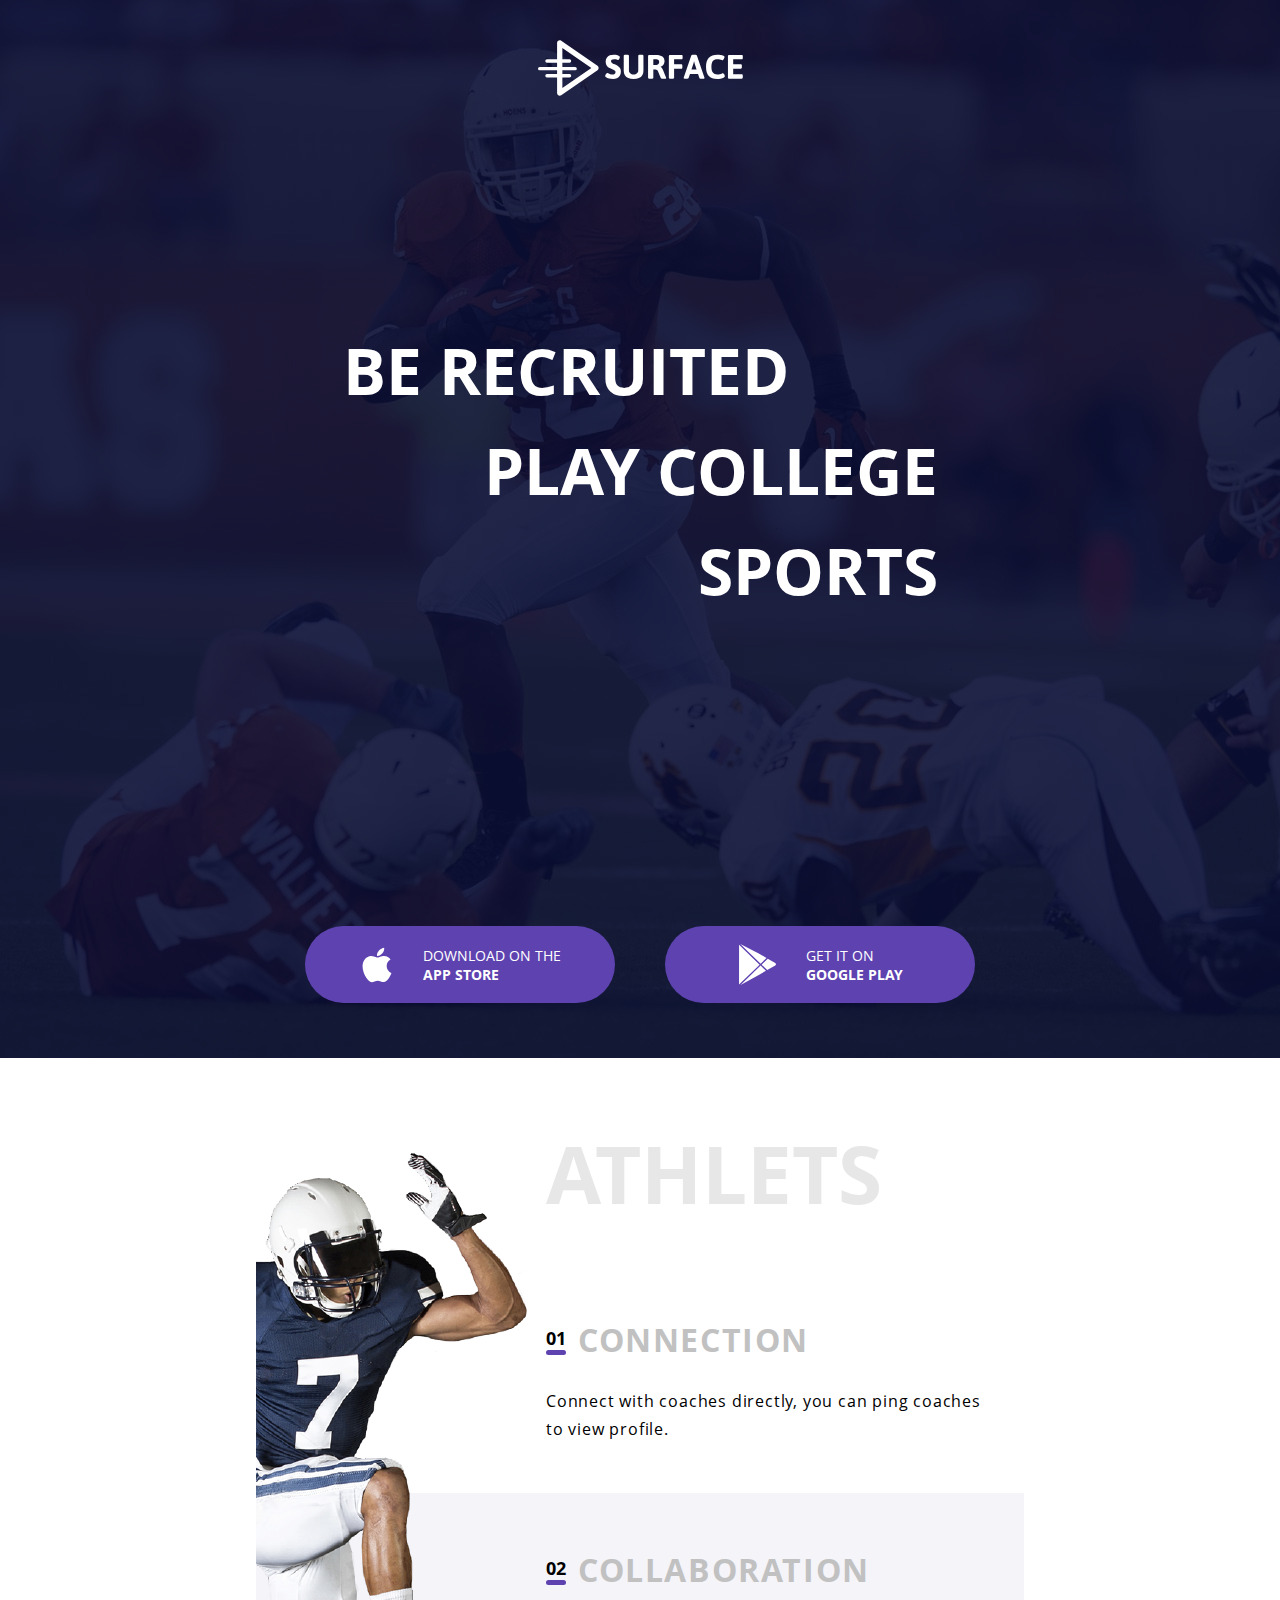
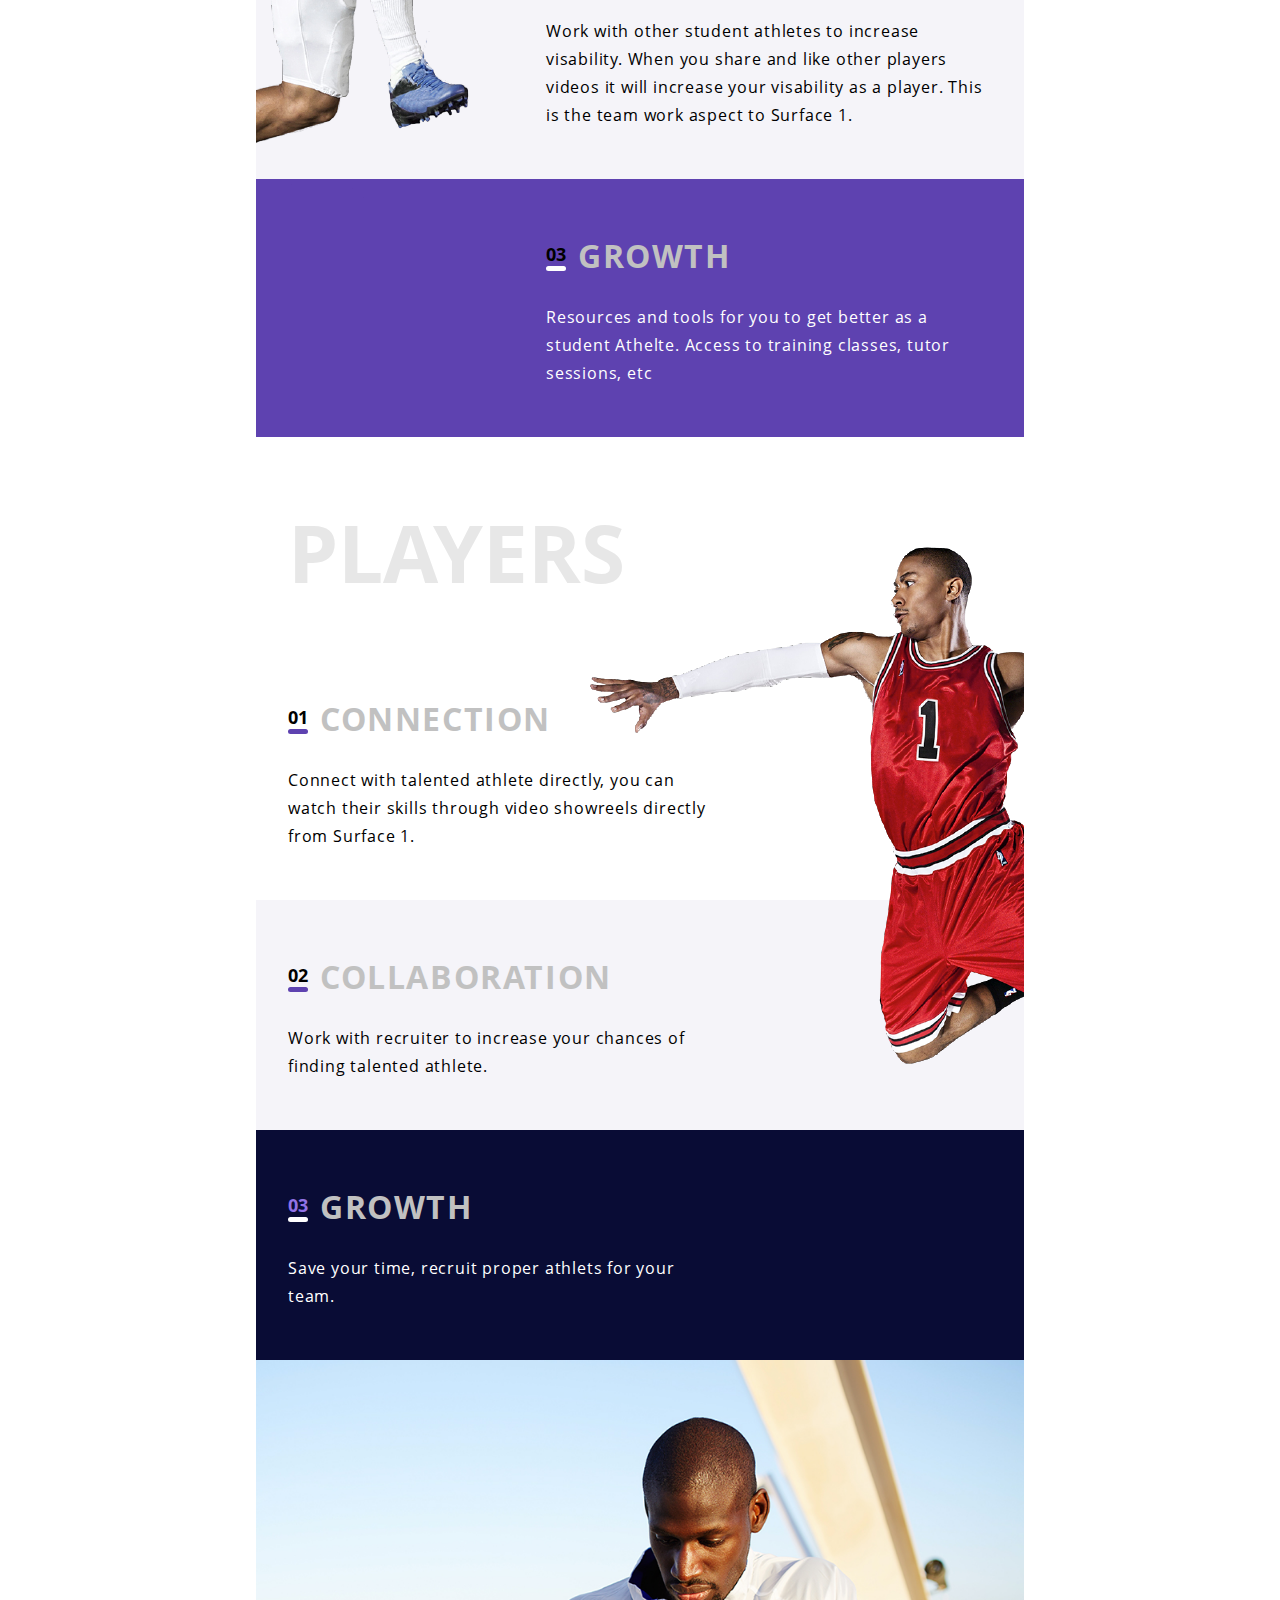
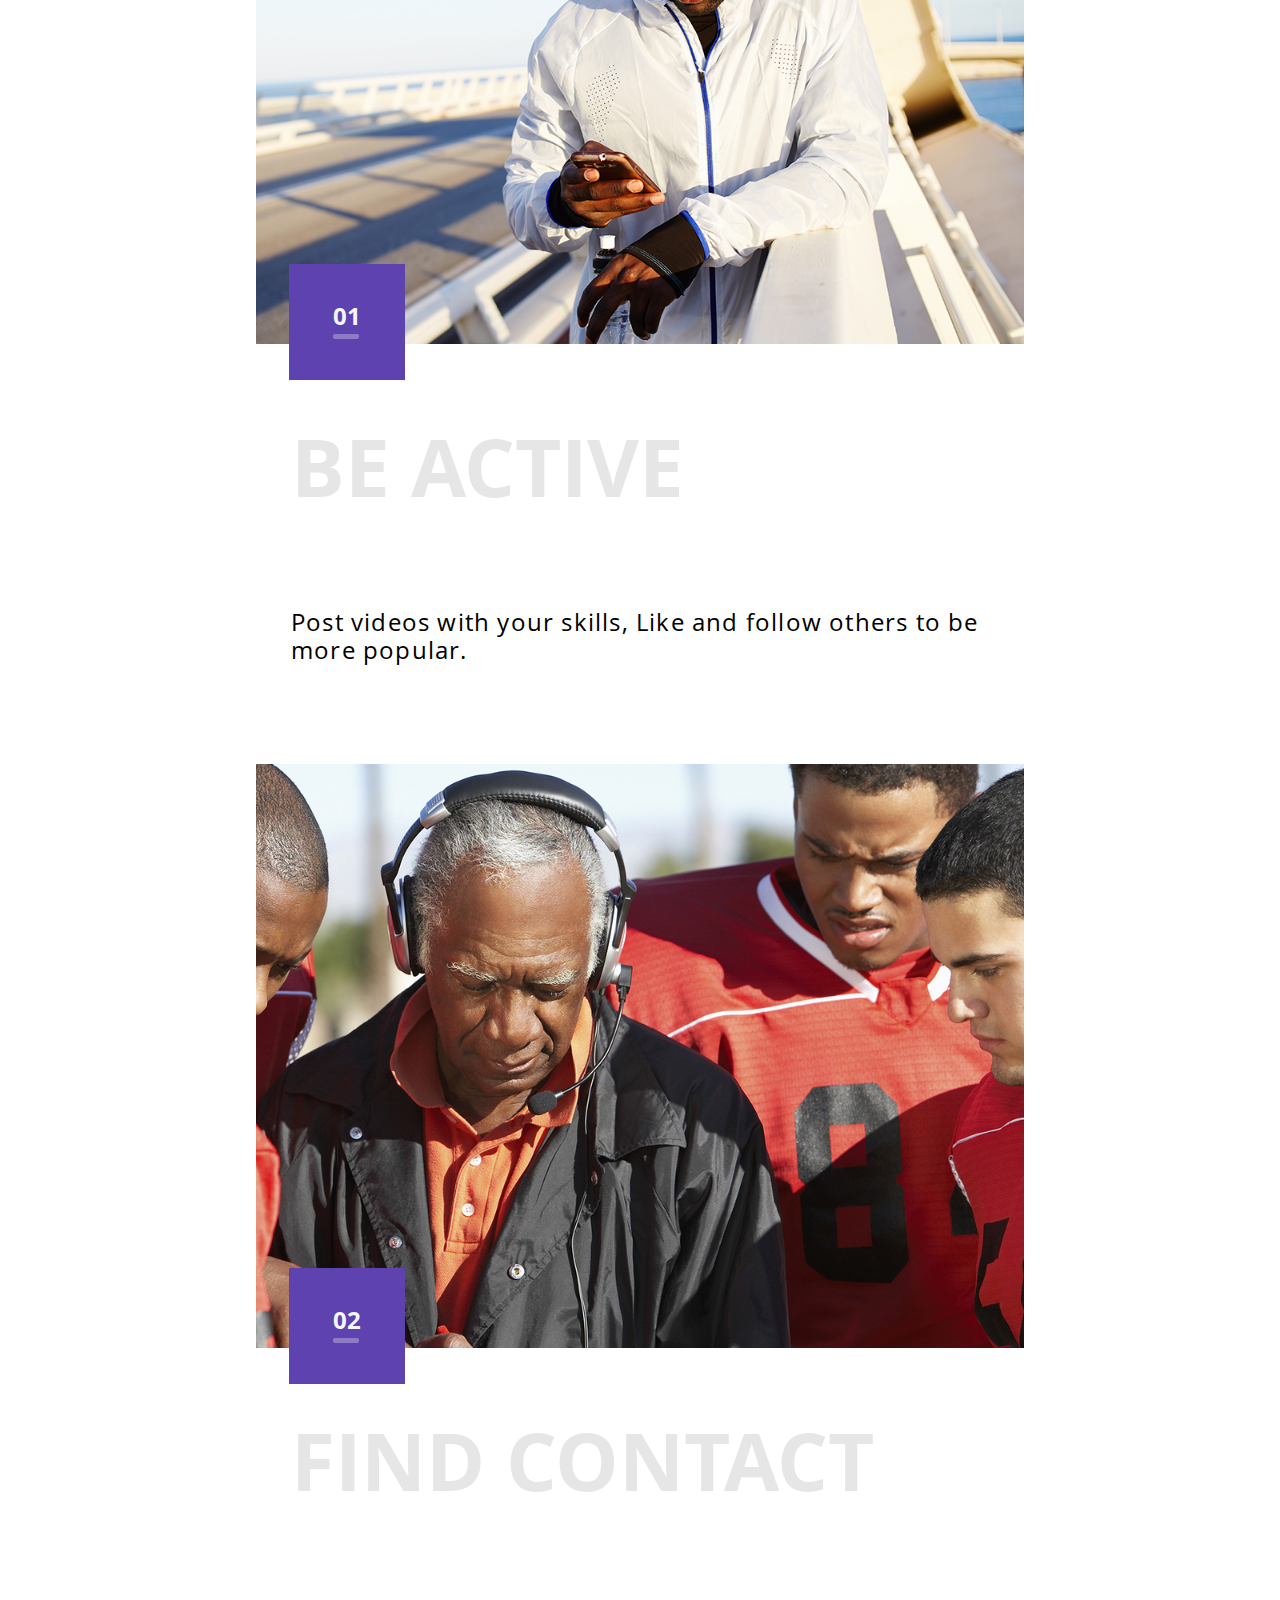
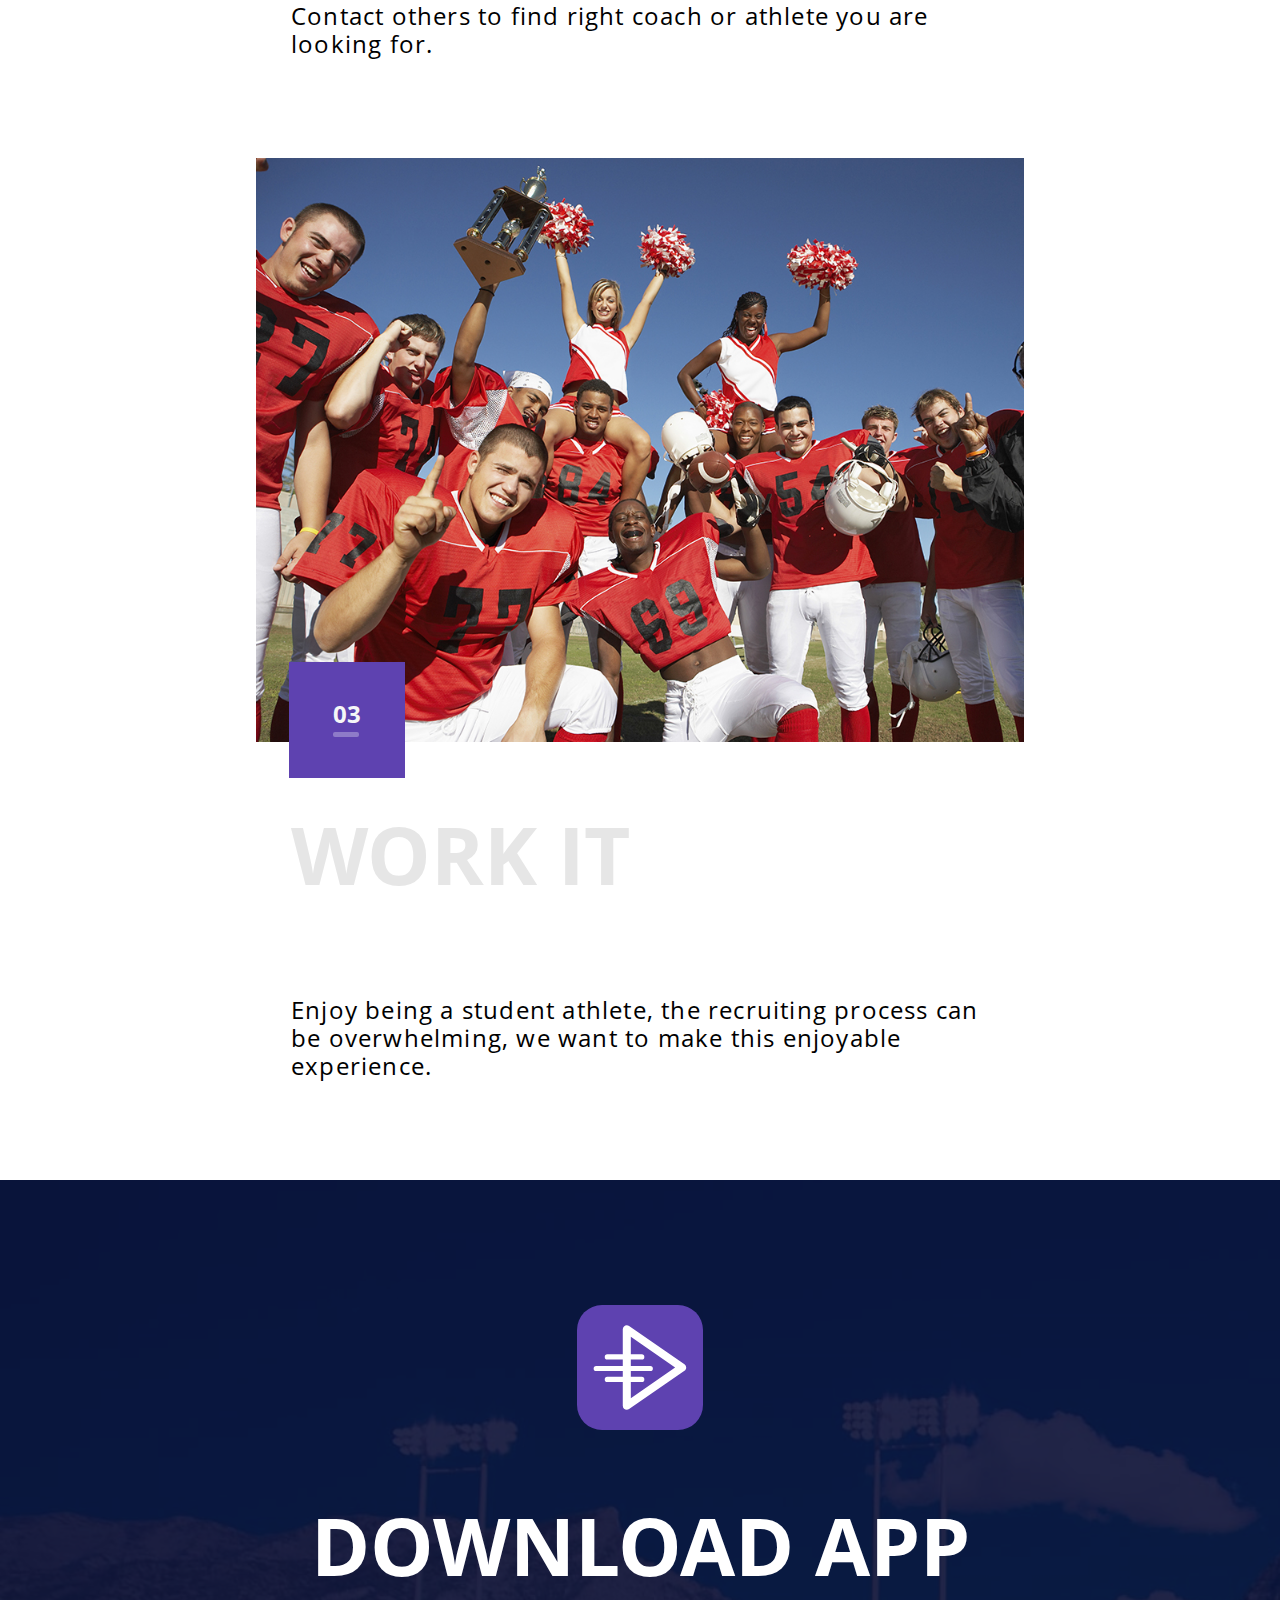
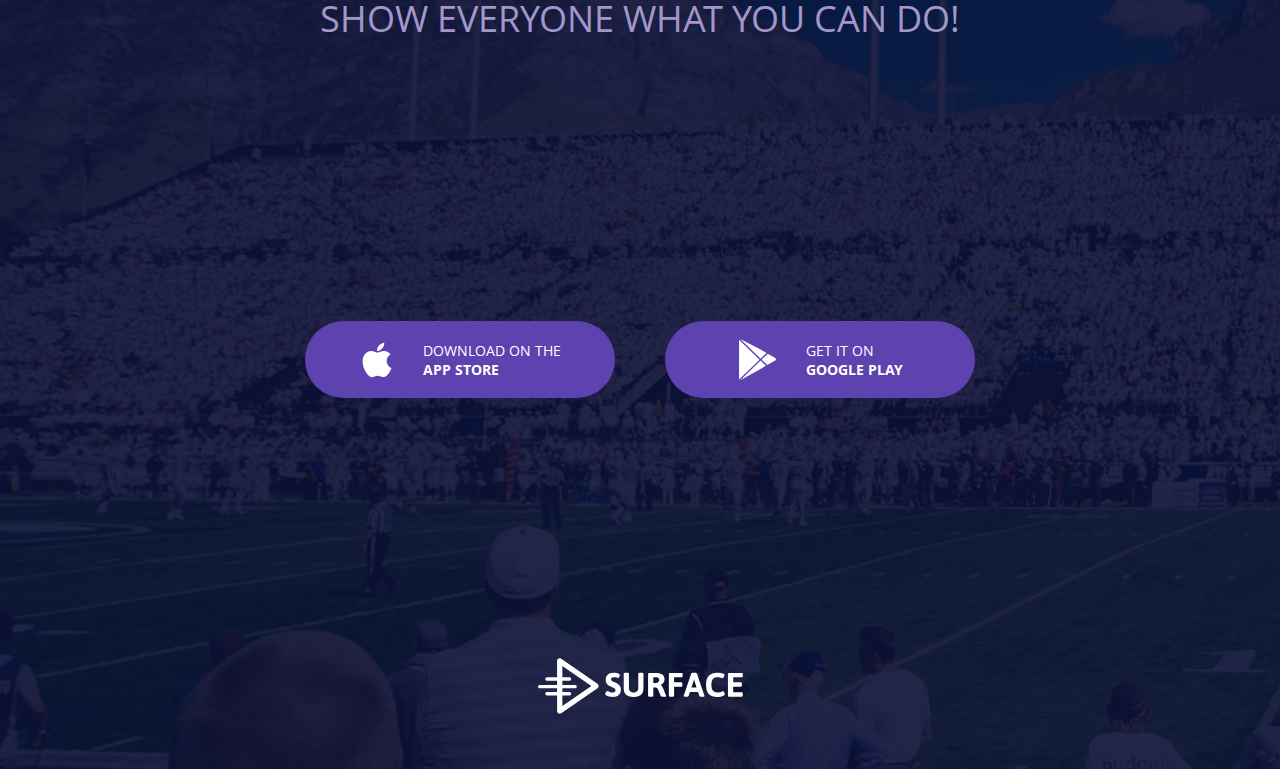
==== commit d830f07e: "Add files via upload" ====
--- a/index.html
+++ b/index.html
@@ -3,6 +3,7 @@
 <head>
     <meta charset="UTF-8">
     <meta name="viewport" content="width=device-width, initial-scale=1.0">
+    <meta name="viewport" content="width=device-width, initial-scale=1">
     <title>MQ-diplom</title>
     <link rel="stylesheet" href="CSS/style.css">
 </head>
@@ -89,7 +90,7 @@
                                 <h4 class="article-title">Collaboration</h4>
                             </div>
                             <div class="article-content">
-                                <p>Work with other student athletes to  increase visability. When you share and like other players videos it will increase your visability as a player. This is the team work aspect to Surface 1.</p>
+                                <p>Work with other student athletes to increase visability. When you share and like other players videos it will increase your visability as a player. This is the team work aspect to Surface 1.</p>
                             </div>
                         </div>
                     </article>
@@ -170,7 +171,7 @@
                         <source class="picture" srcset="images/be-active_1024.jpg" media="(min-width: 1920px)">
                         <source class="picture" srcset="images/be-active_960.jpg" media="(min-width: 768px)">
                         <source class="picture" srcset="images/be-active_640.jpg" media="(max-width: 767px)">    
-                        <img class="pictcure" src="images/be-active.jpg" alt="Photo be active">
+                        <img class="picture" src="images/be-active.jpg" alt="Photo be active">
                     </picture>  
                     <div class="section-number">
                         <span class="section-number-line">01</span>             
@@ -191,10 +192,10 @@
             <div class="section find-contact">
                 <div class="section-pictures">
                     <picture class="section-picture">
-                        <source class="pictcure" srcset="images/find-contact_1024.jpg" media="(min-width: 1920px)">
-                        <source class="pictcure" srcset="images/find-contact_960.jpg" media="(min-width: 768px)">
-                        <source class="pictcure" srcset="images/find-contact_640.jpg" media="(max-width: 767px)">    
-                        <img class="pictcure" src="images/find-contact.jpg" alt="Photo find contact">
+                        <source class="picture" srcset="images/find-contact_1024.jpg" media="(min-width: 1920px)">
+                        <source class="picture" srcset="images/find-contact_960.jpg" media="(min-width: 768px)">
+                        <source class="picture" srcset="images/find-contact_640.jpg" media="(max-width: 767px)">    
+                        <img class="picture" src="images/find-contact.jpg" alt="Photo find contact">
                     </picture>
                     <div class="section-number">
                         <span class="section-number-line">02</span>             
@@ -215,10 +216,10 @@
             <div class="section">            
                 <div class="section-pictures">
                     <picture class="section-picture">
-                        <source class="pictcure" srcset="images/work-it_1024.jpg" media="(min-width: 1920px)">
-                        <source class="pictcure" srcset="images/work-it_960.jpg" media="(min-width: 768px)">
-                        <source class="pictcure" srcset="images/work-it_640.jpg" media="(max-width: 767px)">    
-                        <img class="pictcure" src="images/work-it.jpg" alt="Photo work it">
+                        <source class="picture" srcset="images/work-it_1024.jpg" media="(min-width: 1920px)">
+                        <source class="picture" srcset="images/work-it_960.jpg" media="(min-width: 768px)">
+                        <source class="picture" srcset="images/work-it_640.jpg" media="(max-width: 767px)">    
+                        <img class="picture" src="images/work-it.jpg" alt="Photo work it">
                     </picture>
                     <div class="section-number">
                         <span class="section-number-line">03</span>             
--- a/CSS/style.css
+++ b/CSS/style.css
@@ -57,7 +57,6 @@
 }
 
 .header-title {
-    box-sizing: border-box;
     padding-top: 230px;
     padding-bottom: 220px;    
     padding-left: 15px;
@@ -67,7 +66,7 @@
 
     text-transform: uppercase;
     color: #ffffff;
-    letter-spacing: 0.05em;
+    
     font-size: 90px;
     font-weight: 700;
     line-height: 100px;
@@ -133,10 +132,6 @@
     position: relative;    
 }
 
-/*.section .section-picture {
-    background-color: #ffffff;
-}*/
-
 .section-title {
     font-size: 80px;
     font-weight: 700;
@@ -152,17 +147,19 @@
     position: relative;
 }
 
+.athlets .section-picture {
+    content: "";
+    position: absolute;
+    top: -88px;
+    right: 0;
+    bottom: 0;
+    left: 390px; 
+    z-index: 2;
+}
+
 @media (min-width: 1920px) {
 
-    .athlets .section-picture {
-        content: "";
-        position: absolute;
-        top: -88px;
-        right: 0;
-        bottom: 0;
-        left: 390px;
-        z-index: 2;
-    }
+    
 
     .athlets .section-title {
     padding-left: 1000px;
@@ -246,12 +243,7 @@
 
 .athlets .articles .article:nth-child(3n+3) .article-number::after,
 .players .articles .article:nth-child(3n+3) .article-number::after  {
-    content: "";
-    display: block;
-    width: 20px;
-    height: 5px;
     background-color: #ffffff;
-    border-radius: 50px;
 }
 
 .article-title {
@@ -310,40 +302,34 @@
 
 /* ***************************************************************************** */
 .section {
-    display: flex;
     position: relative;
 }
 
 @media (min-width: 1920px) {
+
+    .section {
+        display: flex;
+    }
+
     .find-contact .section-pictures {
         order: 3;
     }
     
-    .find-contact .section-number {
-            
-        position: absolute;
-        top: 211px;
-        left: -84px;
-        right: 0;
-        bottom: 0;
-    }
-
-    
-}
-
-.section-pictures {
-    width: 50%;
-    position: relative;
-}
-
-.pictcure {
+    .section-pictures {
+        width: 50%;
+    }
+    
+}
+
+.picture {
     max-width: 100%;
     display: block;
+    position: relative;
 }
 
 .section-number {
     font-size: 24px;
-    line-height: 34px;
+    line-height: 0.8;
     font-weight: 700;
     color: #f5f6f7;
     background-color: #5e42b0;
@@ -353,15 +339,15 @@
         
     position: absolute;
     top: 211px;
-    left: calc(100% - 84px);
+    left: 876px;
     right: 0;
     bottom: 0; 
 }
 
 .section-number-line {
     position: absolute;
-    top: calc(50% - 24px);
-    left: calc(50% - 12px);
+    top: 61px;
+    left: 70px;
     right: 0;
     bottom: 0;
 }
@@ -375,6 +361,7 @@
     opacity: 0.3;
     background-color: #ffffff;
     border-radius: 2.0px;
+    margin-top: 9px;
 }
 
  
@@ -397,7 +384,7 @@
 .section-name {
     opacity: 0.4;
     font-size: 80px;
-    line-height: 90px;
+    line-height: 0.8;
     font-weight: 700;
     text-transform: uppercase;
     color: #c1c1c1;
@@ -510,6 +497,7 @@
 /*___================================================================____*/
 
 @media (min-width: 768px) and (max-width: 1919px) {
+    
     .header {
         background-image: url("../images/football_1280.jpg");
     }
@@ -526,7 +514,7 @@
     .header-title {
         padding: 180px 0 305px 0;
         font-size: 64px;
-        line-height: 1.2;
+       
         width: 595px;
     }
 
@@ -563,6 +551,8 @@
         position: relative;
         overflow: hidden;
     }
+
+
 
     .athlets .section-picture {
         content: "";
@@ -610,30 +600,24 @@
         right: 0;
         bottom: 0;
         left: 332px;
-    }
-
-
-    
-
-    
-    .section {
-        display: block;
-        position: relative;
-    }
+        z-index: 2;
+    } 
 
     .section-number {
-        top: calc(100% - 95px);
+        width: 116px;
+        height: 116px;
+        top: 504px;
         left: 33px;
         bottom: 0;
         right: 0;
-    }
-
-    .section-pictures {
-        width: 100%;
-    }
-
-    .section-text {   
-        width: 100%; 
+    }   
+
+    .section-number-line {
+        top: 42px;
+        left: 44px;
+    } 
+
+    .section-text { 
         display: block;
         padding-left: 35px;
         padding-right: 35px;
@@ -664,6 +648,24 @@
     .footer-logo-text-one {
         margin-bottom: 27px;
     } 
+
+    .footer-logo-text-two {
+        font-size: 36px;
+    } 
+
+}
+
+@media (max-width: 1920px) {
+
+    .athlets .articles .article:nth-child(3n+2)::after,
+    .players .articles .article:nth-child(3n+2)::after { 
+        background-color: #f5f4f9;
+        opacity: 1;
+    }
+
+    .players .articles .article:nth-child(3n+3)::after { 
+        background-color: #090c35;
+    }
 }
 
 @media (max-width: 767px) {
@@ -672,9 +674,13 @@
         font-size: 62.5%;
     }
 
+    .header {
+        background-image: url("../images/football_767.jpg");
+    }
+
     .main-logo-header {
-        padding-bottom: 135px;
         padding-top: 33px;
+        padding-bottom: 0;
     }
 
     .main-logo-text {
@@ -683,89 +689,217 @@
     }
 
     .header-title {
-        font-size: calc(8.18vw + 1.81px);
+        font-size: 28px;
+        line-height: 1.2;
+        width: 260px;
+        padding-top: 135px;
+        padding-bottom: 90px;
+        padding-left: 20px;
+        padding-right: 45px;
+    }
+
+    .header-title-two {
+        text-align: start;
+        padding-left: 44px;
+        padding-top: 30px;
     }
 
     .download-app {
-        display: inline-block;
+        flex-wrap: wrap;
+        width: 280px;
+        margin: 0 auto;
+
     }
 
     .download-description {
-        width: 280px;
         height: 35px;
-        font-size: 0.5rem;
-        margin: 0 auto; 
+        font-size: 8px;
+        padding-left: 82px;
+        box-sizing: border-box;
+        justify-content: start;
     }
     
     .download-description:nth-child(2) {
         margin-top: 14px;
-    }
-
-    .app-store-svg, .app-googleplay-svg {
+        margin-left: 0;   
+             
+    }
+
+    .app-store-svg  {
         width: 20px;
         height: 24px;
-    }
-
-    .section-title {
-        padding: 0;
+        margin-right: 10px;
+    }
+
+    .app-googleplay-svg {
+        width: 22px;
+        height: 24px;
+        margin-right: 7px;
+        
+    }
+    .section-container {
+        margin-top: 0;
     }
 
     .section-part {
         width: 320px;
-          ; /*320px*/
+         /*320px*/
     }
 
     .section-title {
-        font-size: 3.12rem;
-        margin-top: 25px;
-        margin-bottom: 20px;
+        font-size: 50px;
+        line-height: 0.8;
+        padding-top: 25px;
+        padding-bottom: 245px;
+        padding-left: 20px;
+        margin-bottom: 0;
+    }
+
+    .athlets .section-picture {  
+        top: 80px;
+        left: 70px;
+        right: 0;
+        bottom: 0;             
     }
 
     .article {
         padding-bottom: 55px;
     }
 
-    .athlets .article 
-
+   
     .article-number {
-        font-size: 18px;
+        font-size: 14px;
+        
     }
 
     .article-number::after {
         content: "";
         display: block;
+        width: 16px;
+        height: 4px;       
+    }
+
+    .article-title {
+        font-size: 23px;
+        line-height: 0.8;
+    } 
+
+    .article-content {
+        font-size: 15px;
+        line-height: 18px;
+    }
+
+    .article:first-child {
+        padding-top: 83px;
+    }
+    
+    .article, .section-text {
+        padding-left: 20px;
+        padding-right: 20px;
+    }
+
+    .athlets .articles .article:nth-child(3n+1)::after,
+    .players .articles .article:nth-child(3n+1)::after { 
+        content: "";
+        position: absolute;
+        background-color: #fafafa;
+        top: 0;
+        right: 0;
+        bottom: 0;
+        left: 0;
+    }    
+
+    .section-number {
+        font-size: 14px;
+        top: 293px;
+        left: 20px;
+        bottom: 0;
+        right: 0;
+        width: 70px;
+        height: 70px;
+    }
+
+    .section-number-line {
+        top: 27px;
+        left: 27px;
+        right: 0;
+        bottom: 0;
+    }
+
+    .section-number-line::after {
         width: 15px;
         height: 4px;
-       
-    }
-
-    .article-title {
-        font-size: 23px;
-    }
-
-    .article-content {
-        font-size: 15px;
-    }
-    
-    .section-number {
+        margin-top: 5px;
+    }
+
+    .players .section-picture {           
+        content: "";
+        position: absolute;
+        z-index: 2;
+        top: 80px;
+        left: 9px;
+        right: 0;
+        bottom: 0;           
+    }
+
+    .section-text {
+        margin-top: 36px;
+        padding-bottom: 78px;
+    }
+
+    .section-text:last-child {
+        
+        padding-bottom: 67px;
+    }
+
+    .section-name {
+        font-size: 28px;
+        opacity: 1;
+        margin-bottom: 23px;
+    }
+
+    .section-content {
+        font-size: 16px;
+        line-height: 20px;        
+    }
+
+    .footer-download-bottom {
+        padding: 99px 20px 76px;
+        justify-content: center;
+    }
+
+    .footer-logo-text {
+        display: flex;
+        flex-direction: column;
+        flex-wrap: wrap;
+        align-items: center;        
+    }    
+
+    .footer-logo {
+        width: 60px;
+        height: 50px;
+        padding: 12px 6px;
+        margin-bottom: 59px;
+        border-radius: 15px;
+    }
+
+    .footer-logo-text-one {
+        font-size: 32px;
+        margin-bottom: 13px;
+        line-height: 0.8;
+    } 
+
+    .footer-logo-text-two {
         font-size: 14px;
-        top: 0;
-        left: 0;
-        bottom: 0;
-        right: 0;
-    }
-
-    .section-number-line {
-        width: 15px;
-        height: 4px;
-    }
-
-
-
-
-
-
-
-
-
-}
+        line-height: 0.8;
+    } 
+
+    .footer .download-app {
+        padding-bottom: 82px;
+    }
+
+    .footer .main-logo-footer {
+        padding-bottom: 10px;
+    }
+
+}
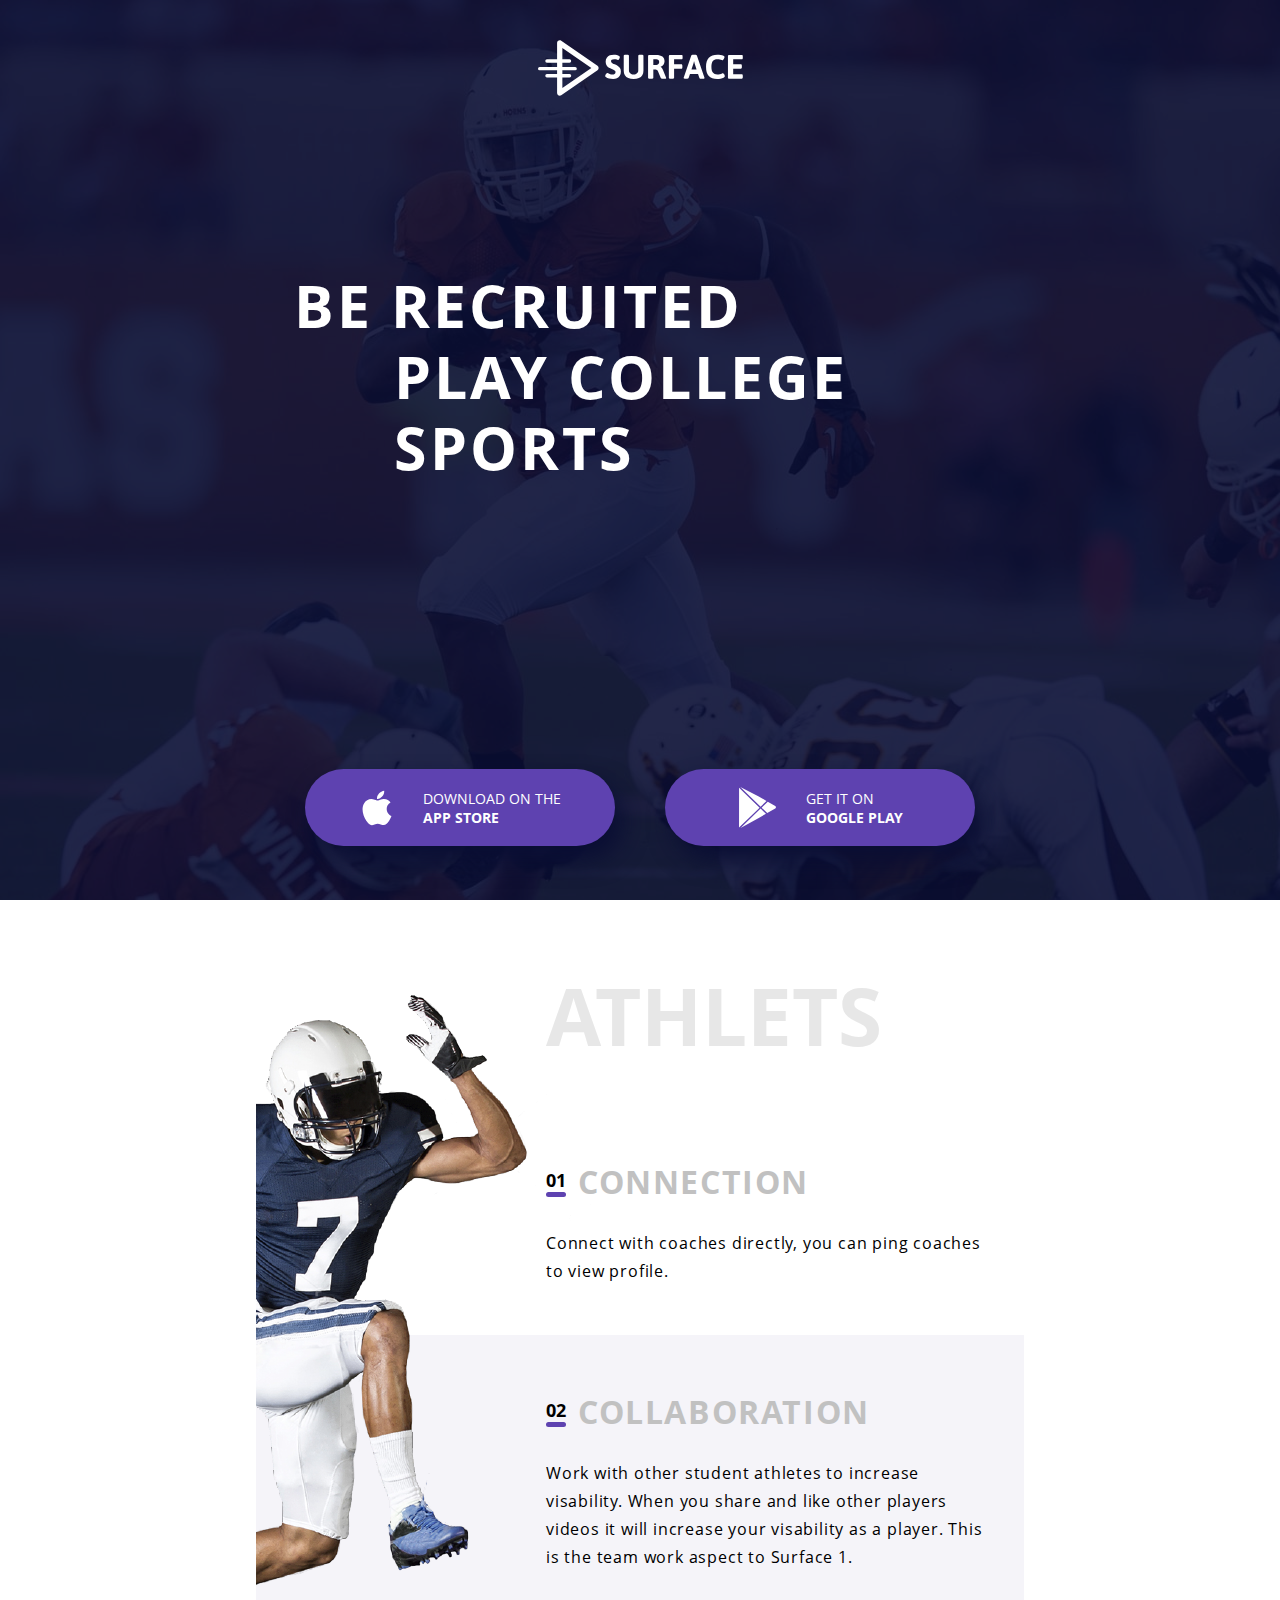
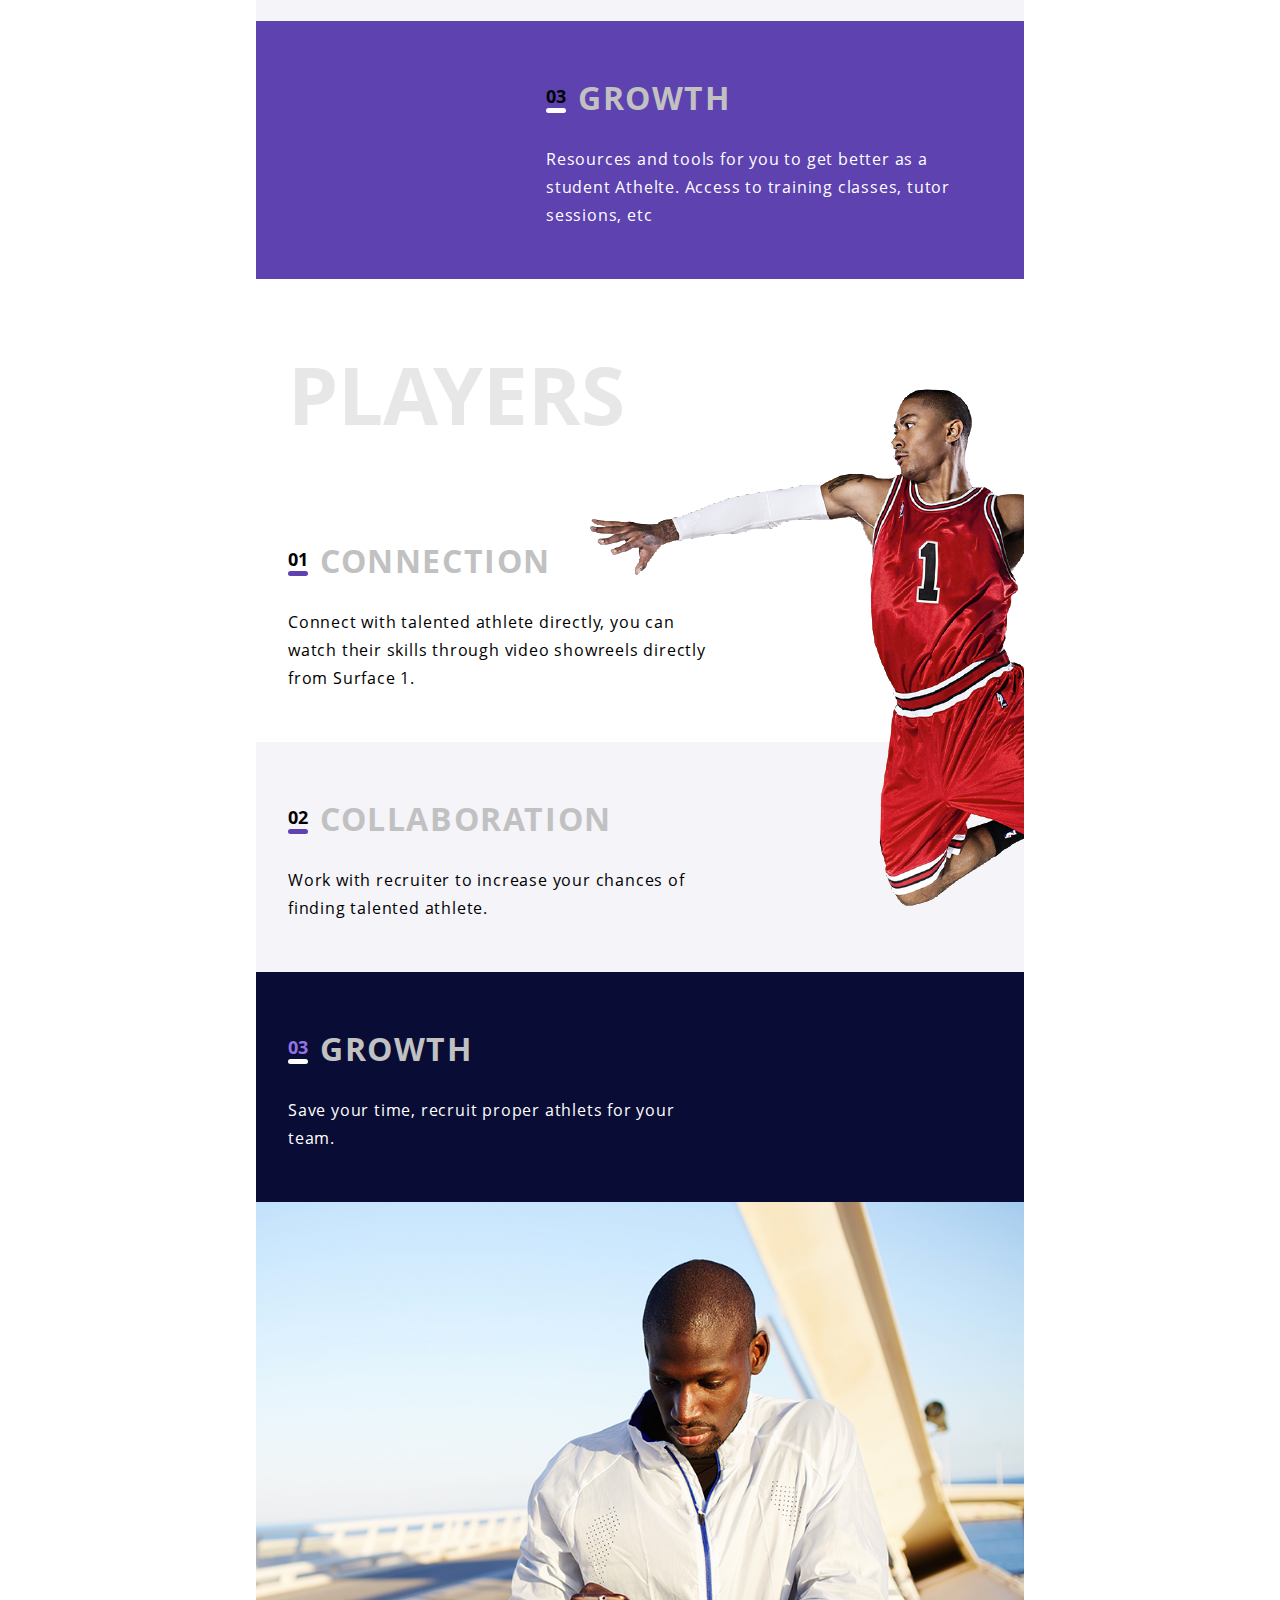
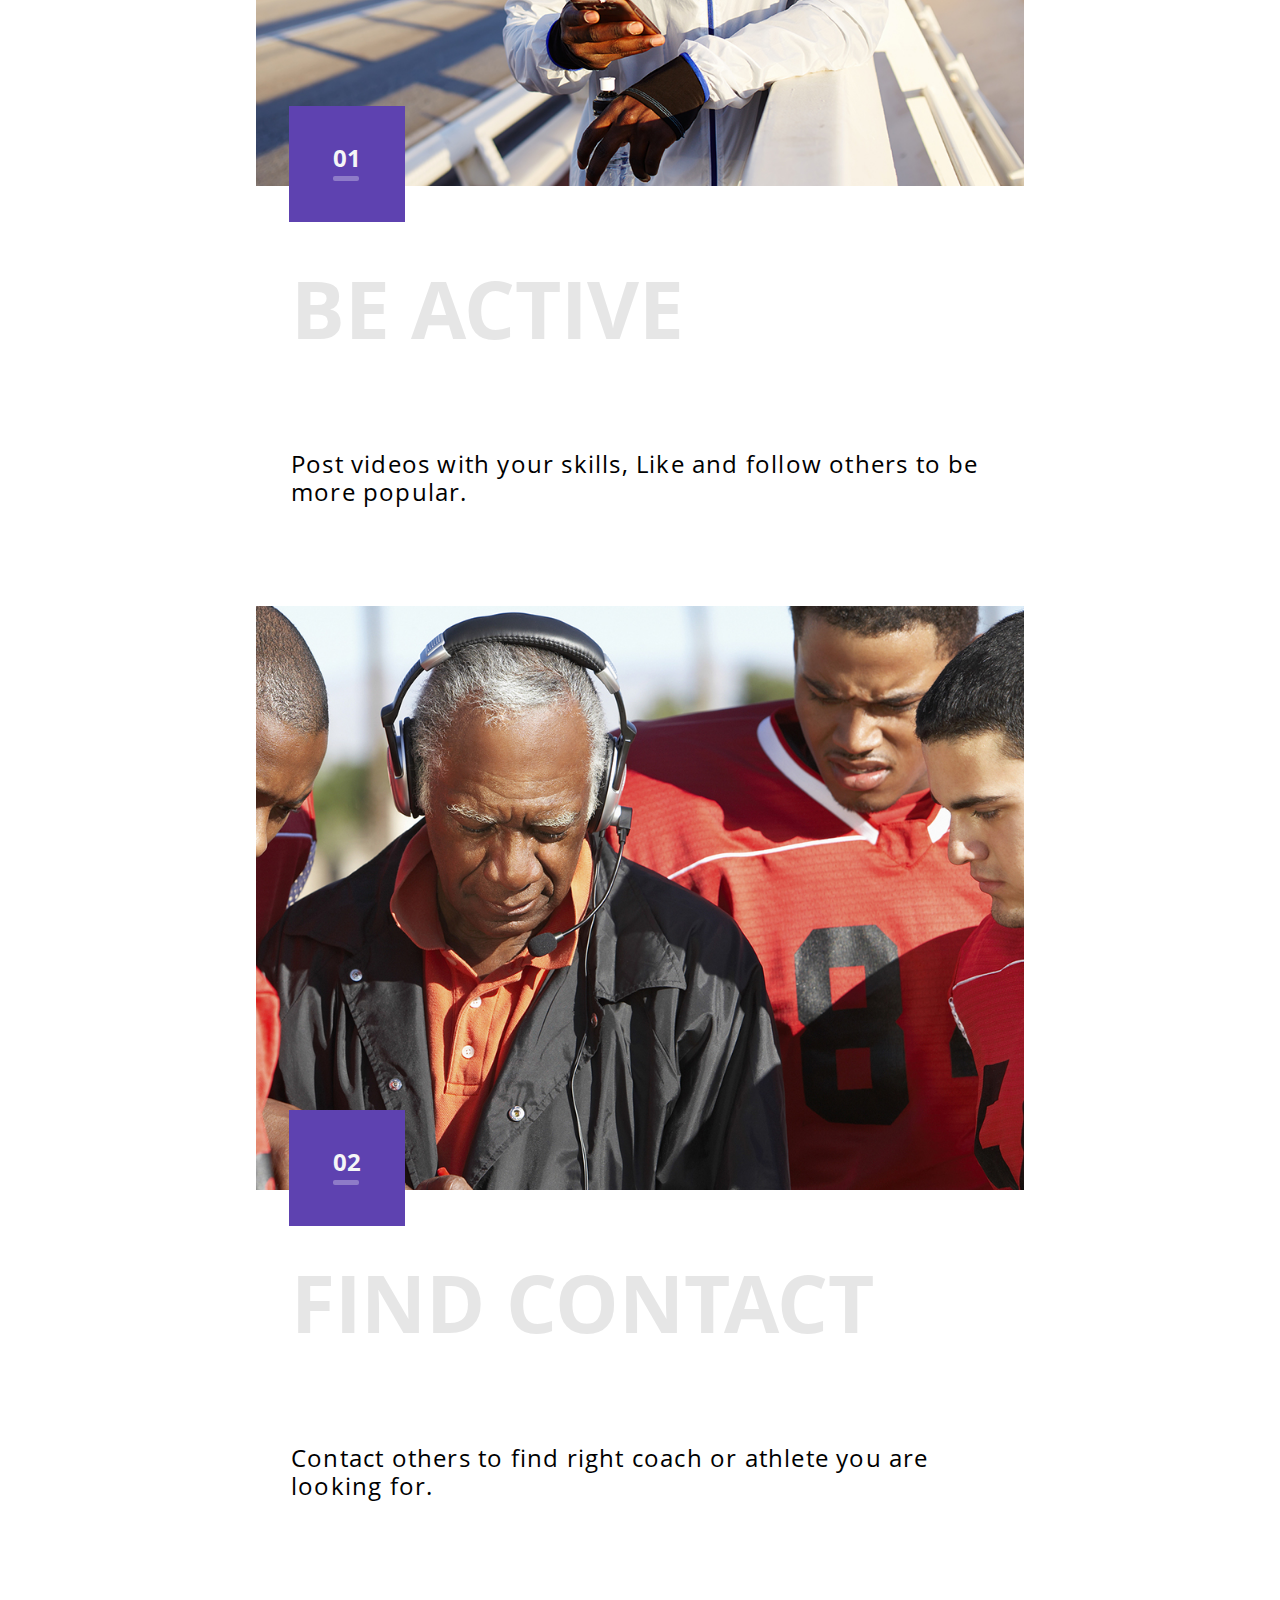
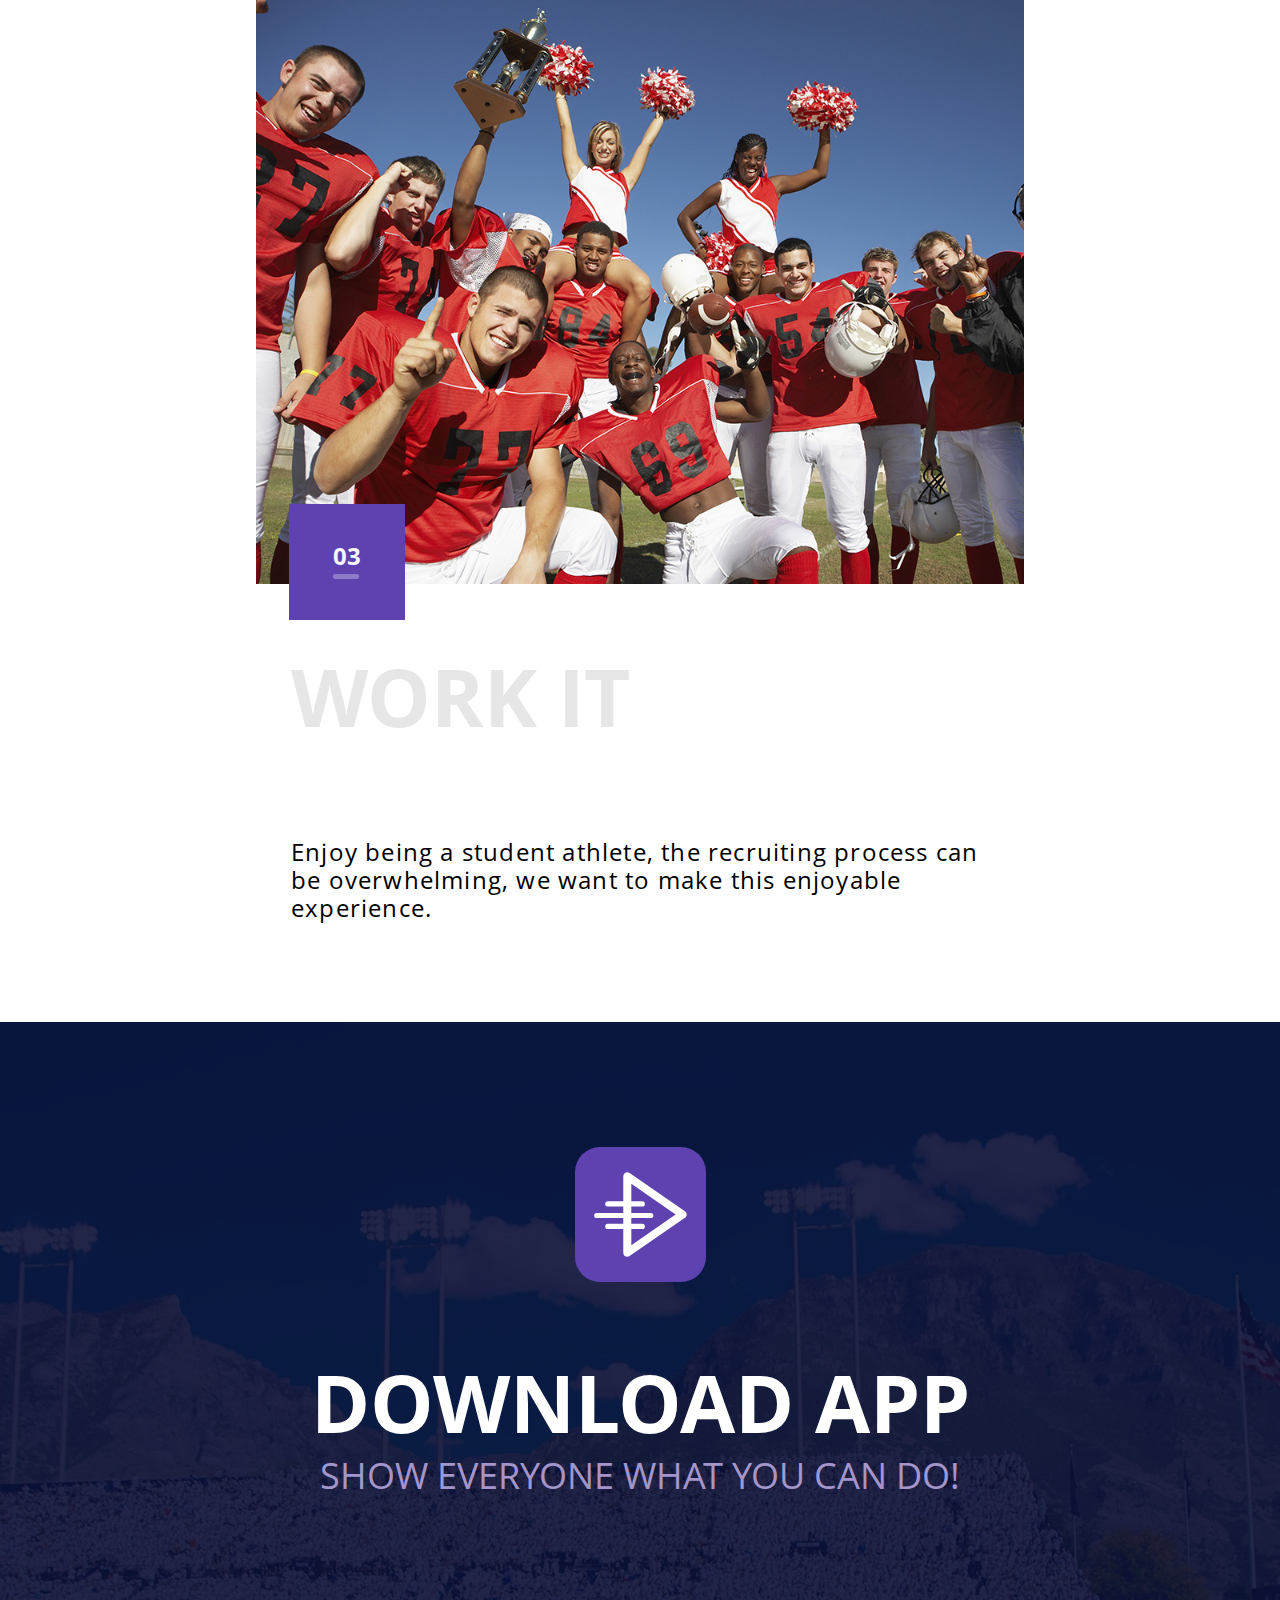
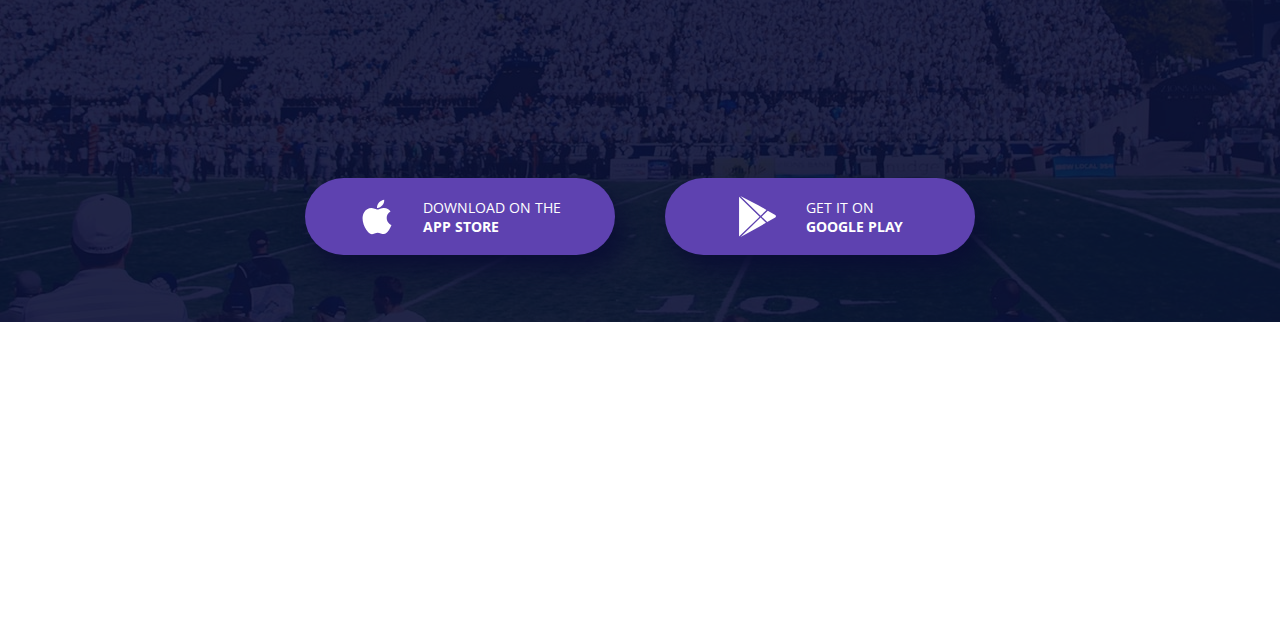
==== commit 697b9710: "Обновила css и html" ====
--- a/index.html
+++ b/index.html
@@ -10,14 +10,6 @@
 <body>
     <header class="header">
         <div class="header-container">
-           <!-- <picture>
-                <source media="(min-width: 1920px)" class="header-picture" srcset="images/football_1920.jpg">
-                <source media="(min-width: 768px)" class="header-picture" srcset="images/football_1280.jpg">
-                <source media="(max-width: 767px)" class="header-picture" srcset="images/football_767.jpg">
-                <img src="images/football-801047.jpg" class="header-picture" alt="Pictcure of background">     
-            </picture> -->
-
-
 
             <div class="main-logo-header">
                 <svg class="main-logo-text" viewBox="0 0 972 264" xmlns="http://www.w3.org/2000/svg">
@@ -26,15 +18,15 @@
                         <path d="M115.5 36.848v190.304L253.03 132 115.5 36.848zM282.112 142.28l-172 119c-8.29 5.736-19.612-.198-19.612-10.28V13c0-10.082 11.321-16.016 19.612-10.28l172 119c7.184 4.97 7.184 15.59 0 20.56z"/>
                         <path d="M42.5 107h107a8 8 0 1 0 0-16h-107a8 8 0 1 0 0 16zm0 70h107a8 8 0 1 0 0-16h-107a8 8 0 1 0 0 16zM8 143h168a8 8 0 1 0 0-16H8a8 8 0 1 0 0 16z"/>
                     </g>
-                      <path d="M356.505 184.362c-7.63 0-14.335-.772-20.117-2.316-5.782-1.544-10.202-3.436-13.26-5.676-3.057-2.24-4.586-4.36-4.586-6.357 0-1.575.59-3.512 1.77-5.813 1.182-2.3 2.59-4.283 4.224-5.95 1.635-1.664 2.997-2.496 4.087-2.496.666 0 2.09.575 4.27 1.725 3.268 1.695 6.37 3.057 9.308 4.086 2.937 1.03 6.313 1.544 10.127 1.544 4.238 0 7.826-.832 10.762-2.497 2.936-1.665 4.404-4.587 4.404-8.764 0-2.423-.757-4.512-2.27-6.268-1.514-1.756-3.452-3.24-5.813-4.45-2.36-1.21-5.57-2.634-9.626-4.27l-7.175-3.087c-4.36-2.12-8.1-4.45-11.217-6.993-3.118-2.543-5.66-5.903-7.63-10.08-1.967-4.18-2.95-9.295-2.95-15.35 0-7.386 1.816-13.532 5.45-18.436 3.632-4.904 8.354-8.507 14.167-10.808 5.812-2.3 12.048-3.45 18.71-3.45 5.448 0 10.382.56 14.802 1.68 4.42 1.12 7.887 2.557 10.4 4.313 2.512 1.757 3.768 3.513 3.768 5.27 0 1.452-.47 3.314-1.407 5.584-.94 2.27-2.104 4.254-3.497 5.95-1.393 1.694-2.694 2.542-3.905 2.542-.544 0-1.513-.303-2.905-.908a51.939 51.939 0 0 0-6.767-2.225c-2.27-.575-5.04-.863-8.31-.863-5.63 0-9.536.893-11.715 2.68-2.18 1.785-3.27 3.89-3.27 6.31 0 2.786.742 5.117 2.225 6.994 1.484 1.877 3.36 3.42 5.63 4.632 2.27 1.21 5.435 2.604 9.492 4.178 6.115 2.603 11.11 5.07 14.985 7.402 3.875 2.33 7.22 5.676 10.036 10.035 2.816 4.36 4.224 9.93 4.224 16.712 0 8.295-1.74 15.092-5.222 20.39-3.482 5.297-7.962 9.127-13.442 11.488-5.48 2.362-11.398 3.542-17.755 3.542h-.002zm96.724 0c-9.81 0-18.21-1.544-25.204-4.632-6.993-3.087-12.337-7.553-16.03-13.396-3.693-5.842-5.54-12.88-5.54-21.115V74.832c0-1.756.787-3.073 2.36-3.95 1.576-.88 4.028-1.318 7.358-1.318h5.45c3.33 0 5.766.44 7.31 1.317 1.544.878 2.316 2.195 2.316 3.95v68.752c0 3.754.923 7.114 2.77 10.08 1.847 2.968 4.435 5.284 7.765 6.95 3.33 1.664 7.145 2.496 11.444 2.496 4.297 0 8.127-.832 11.487-2.497 3.36-1.665 5.98-3.98 7.856-6.948 1.877-2.967 2.816-6.327 2.816-10.08V74.832c0-1.756.77-3.073 2.315-3.95 1.544-.88 3.98-1.318 7.31-1.318h5.36c3.33 0 5.766.44 7.31 1.317 1.544.878 2.316 2.195 2.316 3.95v70.387c0 8.233-1.846 15.272-5.54 21.114-3.692 5.843-9.036 10.31-16.03 13.396-6.992 3.088-15.393 4.632-25.2 4.632l.001.002zm78.376-1.09c-6.478 0-9.717-1.695-9.717-5.085V76.377c0-2.24.513-3.86 1.543-4.86 1.03-.998 2.664-1.497 4.904-1.497h31.515c26.76 0 40.142 10.08 40.142 30.243 0 6.115-1.71 11.382-5.13 15.802-3.422 4.42-8.01 7.72-13.76 9.9v.636c1.998.848 4.102 2.665 6.312 5.45s3.98 5.933 5.313 9.445l14.257 35.51c.485 1.454.727 2.483.727 3.09 0 2.118-3.21 3.177-9.627 3.177h-6.63c-5.39 0-8.507-1.12-9.354-3.36l-12.806-31.515c-1.21-2.42-2.377-4.298-3.497-5.63-1.12-1.332-2.68-2.347-4.677-3.043-1.998-.696-4.692-1.044-8.083-1.044h-6.267v39.507c0 3.39-3.24 5.085-9.717 5.085h-5.45l.002-.001zm30.425-66.026c2.18 0 4.24-.62 6.177-1.862 1.938-1.24 3.48-2.92 4.632-5.04 1.15-2.12 1.724-4.45 1.724-6.993 0-3.753-1.226-6.735-3.678-8.945s-5.767-3.315-9.945-3.315h-14.167v26.156h15.258l-.001-.001zm68.116 66.026c-6.478 0-9.717-1.695-9.717-5.085V76.377c0-2.24.513-3.86 1.543-4.86 1.03-.998 2.664-1.497 4.904-1.497h53.947c1.696 0 2.922.635 3.678 1.907.757 1.27 1.136 3.33 1.136 6.176v4.904c0 2.846-.38 4.904-1.136 6.176-.756 1.27-1.982 1.907-3.678 1.907h-35.51v23.613h34.33c1.695 0 2.936.636 3.723 1.907.787 1.272 1.18 3.3 1.18 6.085v4.995c0 2.846-.393 4.92-1.18 6.222-.787 1.3-2.028 1.952-3.723 1.952h-34.33v42.323c0 3.39-3.24 5.085-9.718 5.085h-5.45.001zm70.205 0c-6.6 0-9.9-1.18-9.9-3.542 0-.666.213-1.634.637-2.906l35.6-103.807c.85-2.3 3.907-3.452 9.174-3.452h8.357c5.267 0 8.325 1.15 9.173 3.452l35.6 103.807c.304 1.21.455 2.18.455 2.906 0 1.21-.65 2.104-1.952 2.68-1.302.575-3.346.862-6.13.862h-7.085c-2.543 0-4.586-.257-6.13-.772-1.544-.514-2.498-1.377-2.86-2.588l-6.54-19.708h-38.054l-6.54 19.708c-.665 2.24-3.147 3.36-7.446 3.36h-6.359zm51.496-44.41l-9.173-28.7c-.545-1.453-1.014-3.118-1.408-4.995a182.088 182.088 0 0 1-1.044-5.358h-.635l-.363 1.997c-.606 3.572-1.302 6.357-2.09 8.355l-9.535 28.7h24.25l-.002.001zm97.995 45.5c-18.163 0-31.56-4.722-40.187-14.168-8.628-9.445-12.942-24.127-12.942-44.048 0-38.326 17.983-57.49 53.948-57.49 4.905 0 9.99.486 15.258 1.454 5.268.97 9.672 2.316 13.214 4.042 3.542 1.725 5.313 3.648 5.313 5.767 0 1.513-.605 3.496-1.816 5.948-1.21 2.452-2.65 4.616-4.314 6.493-1.665 1.878-3.133 2.817-4.405 2.817-.303 0-1.12-.303-2.452-.908a67.092 67.092 0 0 0-9.127-3.044c-3.18-.817-7.222-1.226-12.126-1.226-9.506 0-16.544 3.012-21.116 9.037-4.57 6.024-6.857 15.12-6.857 27.29s2.302 21.344 6.904 27.52c4.6 6.175 11.504 9.263 20.707 9.263 4.784 0 8.947-.484 12.49-1.453 3.54-.97 7.007-2.21 10.398-3.723.18-.06.726-.288 1.634-.682.91-.393 1.575-.59 1.998-.59 1.575 0 3.088.923 4.54 2.77 1.454 1.847 2.635 3.936 3.543 6.267.91 2.33 1.363 4.01 1.363 5.04 0 2.966-1.983 5.48-5.95 7.537-3.965 2.06-8.748 3.588-14.35 4.587-5.6 1-10.82 1.498-15.665 1.498l-.003.002zM907.06 183c-2.24 0-3.875-.515-4.905-1.544-1.03-1.03-1.544-2.664-1.544-4.904V76.377c0-2.24.514-3.86 1.543-4.86 1.03-.998 2.664-1.497 4.905-1.497h59.124c1.695 0 2.92.635 3.678 1.907.757 1.27 1.135 3.33 1.135 6.176v4.904c0 2.846-.378 4.904-1.135 6.176-.757 1.27-1.983 1.907-3.678 1.907h-40.688v23.43h36.328c1.696 0 2.922.637 3.678 1.91.757 1.27 1.136 3.33 1.136 6.174v4.996c0 2.845-.38 4.904-1.136 6.175-.756 1.272-1.982 1.908-3.678 1.908h-36.328v26.156h40.778c1.696 0 2.922.635 3.68 1.906.756 1.272 1.134 3.3 1.134 6.085v5.087c0 2.846-.378 4.904-1.135 6.176-.756 1.27-1.982 1.907-3.678 1.907H907.06z" fill-rule="nonzero"/>
+                        <path d="M356.505 184.362c-7.63 0-14.335-.772-20.117-2.316-5.782-1.544-10.202-3.436-13.26-5.676-3.057-2.24-4.586-4.36-4.586-6.357 0-1.575.59-3.512 1.77-5.813 1.182-2.3 2.59-4.283 4.224-5.95 1.635-1.664 2.997-2.496 4.087-2.496.666 0 2.09.575 4.27 1.725 3.268 1.695 6.37 3.057 9.308 4.086 2.937 1.03 6.313 1.544 10.127 1.544 4.238 0 7.826-.832 10.762-2.497 2.936-1.665 4.404-4.587 4.404-8.764 0-2.423-.757-4.512-2.27-6.268-1.514-1.756-3.452-3.24-5.813-4.45-2.36-1.21-5.57-2.634-9.626-4.27l-7.175-3.087c-4.36-2.12-8.1-4.45-11.217-6.993-3.118-2.543-5.66-5.903-7.63-10.08-1.967-4.18-2.95-9.295-2.95-15.35 0-7.386 1.816-13.532 5.45-18.436 3.632-4.904 8.354-8.507 14.167-10.808 5.812-2.3 12.048-3.45 18.71-3.45 5.448 0 10.382.56 14.802 1.68 4.42 1.12 7.887 2.557 10.4 4.313 2.512 1.757 3.768 3.513 3.768 5.27 0 1.452-.47 3.314-1.407 5.584-.94 2.27-2.104 4.254-3.497 5.95-1.393 1.694-2.694 2.542-3.905 2.542-.544 0-1.513-.303-2.905-.908a51.939 51.939 0 0 0-6.767-2.225c-2.27-.575-5.04-.863-8.31-.863-5.63 0-9.536.893-11.715 2.68-2.18 1.785-3.27 3.89-3.27 6.31 0 2.786.742 5.117 2.225 6.994 1.484 1.877 3.36 3.42 5.63 4.632 2.27 1.21 5.435 2.604 9.492 4.178 6.115 2.603 11.11 5.07 14.985 7.402 3.875 2.33 7.22 5.676 10.036 10.035 2.816 4.36 4.224 9.93 4.224 16.712 0 8.295-1.74 15.092-5.222 20.39-3.482 5.297-7.962 9.127-13.442 11.488-5.48 2.362-11.398 3.542-17.755 3.542h-.002zm96.724 0c-9.81 0-18.21-1.544-25.204-4.632-6.993-3.087-12.337-7.553-16.03-13.396-3.693-5.842-5.54-12.88-5.54-21.115V74.832c0-1.756.787-3.073 2.36-3.95 1.576-.88 4.028-1.318 7.358-1.318h5.45c3.33 0 5.766.44 7.31 1.317 1.544.878 2.316 2.195 2.316 3.95v68.752c0 3.754.923 7.114 2.77 10.08 1.847 2.968 4.435 5.284 7.765 6.95 3.33 1.664 7.145 2.496 11.444 2.496 4.297 0 8.127-.832 11.487-2.497 3.36-1.665 5.98-3.98 7.856-6.948 1.877-2.967 2.816-6.327 2.816-10.08V74.832c0-1.756.77-3.073 2.315-3.95 1.544-.88 3.98-1.318 7.31-1.318h5.36c3.33 0 5.766.44 7.31 1.317 1.544.878 2.316 2.195 2.316 3.95v70.387c0 8.233-1.846 15.272-5.54 21.114-3.692 5.843-9.036 10.31-16.03 13.396-6.992 3.088-15.393 4.632-25.2 4.632l.001.002zm78.376-1.09c-6.478 0-9.717-1.695-9.717-5.085V76.377c0-2.24.513-3.86 1.543-4.86 1.03-.998 2.664-1.497 4.904-1.497h31.515c26.76 0 40.142 10.08 40.142 30.243 0 6.115-1.71 11.382-5.13 15.802-3.422 4.42-8.01 7.72-13.76 9.9v.636c1.998.848 4.102 2.665 6.312 5.45s3.98 5.933 5.313 9.445l14.257 35.51c.485 1.454.727 2.483.727 3.09 0 2.118-3.21 3.177-9.627 3.177h-6.63c-5.39 0-8.507-1.12-9.354-3.36l-12.806-31.515c-1.21-2.42-2.377-4.298-3.497-5.63-1.12-1.332-2.68-2.347-4.677-3.043-1.998-.696-4.692-1.044-8.083-1.044h-6.267v39.507c0 3.39-3.24 5.085-9.717 5.085h-5.45l.002-.001zm30.425-66.026c2.18 0 4.24-.62 6.177-1.862 1.938-1.24 3.48-2.92 4.632-5.04 1.15-2.12 1.724-4.45 1.724-6.993 0-3.753-1.226-6.735-3.678-8.945s-5.767-3.315-9.945-3.315h-14.167v26.156h15.258l-.001-.001zm68.116 66.026c-6.478 0-9.717-1.695-9.717-5.085V76.377c0-2.24.513-3.86 1.543-4.86 1.03-.998 2.664-1.497 4.904-1.497h53.947c1.696 0 2.922.635 3.678 1.907.757 1.27 1.136 3.33 1.136 6.176v4.904c0 2.846-.38 4.904-1.136 6.176-.756 1.27-1.982 1.907-3.678 1.907h-35.51v23.613h34.33c1.695 0 2.936.636 3.723 1.907.787 1.272 1.18 3.3 1.18 6.085v4.995c0 2.846-.393 4.92-1.18 6.222-.787 1.3-2.028 1.952-3.723 1.952h-34.33v42.323c0 3.39-3.24 5.085-9.718 5.085h-5.45.001zm70.205 0c-6.6 0-9.9-1.18-9.9-3.542 0-.666.213-1.634.637-2.906l35.6-103.807c.85-2.3 3.907-3.452 9.174-3.452h8.357c5.267 0 8.325 1.15 9.173 3.452l35.6 103.807c.304 1.21.455 2.18.455 2.906 0 1.21-.65 2.104-1.952 2.68-1.302.575-3.346.862-6.13.862h-7.085c-2.543 0-4.586-.257-6.13-.772-1.544-.514-2.498-1.377-2.86-2.588l-6.54-19.708h-38.054l-6.54 19.708c-.665 2.24-3.147 3.36-7.446 3.36h-6.359zm51.496-44.41l-9.173-28.7c-.545-1.453-1.014-3.118-1.408-4.995a182.088 182.088 0 0 1-1.044-5.358h-.635l-.363 1.997c-.606 3.572-1.302 6.357-2.09 8.355l-9.535 28.7h24.25l-.002.001zm97.995 45.5c-18.163 0-31.56-4.722-40.187-14.168-8.628-9.445-12.942-24.127-12.942-44.048 0-38.326 17.983-57.49 53.948-57.49 4.905 0 9.99.486 15.258 1.454 5.268.97 9.672 2.316 13.214 4.042 3.542 1.725 5.313 3.648 5.313 5.767 0 1.513-.605 3.496-1.816 5.948-1.21 2.452-2.65 4.616-4.314 6.493-1.665 1.878-3.133 2.817-4.405 2.817-.303 0-1.12-.303-2.452-.908a67.092 67.092 0 0 0-9.127-3.044c-3.18-.817-7.222-1.226-12.126-1.226-9.506 0-16.544 3.012-21.116 9.037-4.57 6.024-6.857 15.12-6.857 27.29s2.302 21.344 6.904 27.52c4.6 6.175 11.504 9.263 20.707 9.263 4.784 0 8.947-.484 12.49-1.453 3.54-.97 7.007-2.21 10.398-3.723.18-.06.726-.288 1.634-.682.91-.393 1.575-.59 1.998-.59 1.575 0 3.088.923 4.54 2.77 1.454 1.847 2.635 3.936 3.543 6.267.91 2.33 1.363 4.01 1.363 5.04 0 2.966-1.983 5.48-5.95 7.537-3.965 2.06-8.748 3.588-14.35 4.587-5.6 1-10.82 1.498-15.665 1.498l-.003.002zM907.06 183c-2.24 0-3.875-.515-4.905-1.544-1.03-1.03-1.544-2.664-1.544-4.904V76.377c0-2.24.514-3.86 1.543-4.86 1.03-.998 2.664-1.497 4.905-1.497h59.124c1.695 0 2.92.635 3.678 1.907.757 1.27 1.135 3.33 1.135 6.176v4.904c0 2.846-.378 4.904-1.135 6.176-.757 1.27-1.983 1.907-3.678 1.907h-40.688v23.43h36.328c1.696 0 2.922.637 3.678 1.91.757 1.27 1.136 3.33 1.136 6.174v4.996c0 2.845-.38 4.904-1.136 6.175-.756 1.272-1.982 1.908-3.678 1.908h-36.328v26.156h40.778c1.696 0 2.922.635 3.68 1.906.756 1.272 1.134 3.3 1.134 6.085v5.087c0 2.846-.378 4.904-1.135 6.176-.756 1.27-1.982 1.907-3.678 1.907H907.06z" fill-rule="nonzero"/>
                 </g>
                 </svg>
             </div>
   
             <h1 class="header-title">
                 <span class="header-title-one">be recruited</span>
-                <span class="header-title-two">play college sports</span></h1>
-            
+                <span class="header-title-two">play college sports</span>
+            </h1>
             
             <div class="download-app">
                 <a href="0" class="link download-description">
@@ -246,16 +238,19 @@
         <div class="footer-container">
 
             <div class="footer-download-bottom">    
-                <a href="0" class="link footer-logo-text">
+                <div class="footer-logo-svg">
                     <svg class="footer-logo" viewBox="0 0 288 264" xmlns="http://www.w3.org/2000/svg">
                         <g fill="#ffffff" fill-rule="evenodd">
                             <path d="M115.5 36.848v190.304L253.03 132 115.5 36.848zM282.112 142.28l-172 119c-8.29 5.736-19.612-.198-19.612-10.28V13c0-10.082 11.321-16.016 19.612-10.28l172 119c7.184 4.97 7.184 15.59 0 20.56z" fill-rule="nonzero"/>
                             <path d="M42.5 107h107a8 8 0 1 0 0-16h-107a8 8 0 1 0 0 16zm0 70h107a8 8 0 1 0 0-16h-107a8 8 0 1 0 0 16zM8 143h168a8 8 0 1 0 0-16H8a8 8 0 1 0 0 16z" fill-rule="nonzero" stroke-linecap="round" stroke-linejoin="round"/>
                         </g>
-                    </svg>                   
+                    </svg>  
+                </div>
+                <div class="footer-logo-text">                 
                     <span class="footer-logo-text-one">Download app</span>
                     <span class="footer-logo-text-two">Show everyone what you can do!</span>
-                </a>          
+                </div>
+                         
                  
             </div>
 
--- a/CSS/style.css
+++ b/CSS/style.css
@@ -17,12 +17,9 @@
     font-family: "Open Sans", Andale Mono, monospace;
   }
 
- /* .header-picture {
-    position: relative;
-    object-fit: cover;
-  }*/
-
 .header {
+    width: 100%;
+    height: 100vh;
     background-color: #000000;
     background-image: url("../images/football_1920.jpg");
     background-repeat: no-repeat;
@@ -48,7 +45,7 @@
 
 .main-logo-header {
     text-align: center;
-    padding: 65px 0;
+    padding-top: 65px;
 }
 
 .main-logo-text {
@@ -57,30 +54,26 @@
 }
 
 .header-title {
-    padding-top: 230px;
-    padding-bottom: 220px;    
-    padding-left: 15px;
-    padding-right: 15px;
+    padding-top: calc(295*100vh/960);
+    padding-bottom: calc(222*100vh/960);    
+    padding-left: calc(193*100vh/960);
+    padding-right: calc(193*100vh/960);
     width: 1560px;
     margin: 0 auto;    
 
     text-transform: uppercase;
     color: #ffffff;
     
-    font-size: 90px;
+    font-size: calc(3.25vw + 17.6px);
     font-weight: 700;
-    line-height: 100px;
-}
-
-.header-title-two {
-    text-align: right;
-    display: block;
+    line-height: 1.2;
+    letter-spacing: 0.05em;
 }
 
 .download-app {
     display: flex;
     justify-content: center;
-    padding-bottom: 110px;    
+    padding-bottom: calc(110*100vh/960);    
 }
 
 .link {
@@ -157,9 +150,12 @@
     z-index: 2;
 }
 
-@media (min-width: 1920px) {
-
-    
+@media (min-width: 1920px) { 
+    
+    .header-title-two {
+        text-align: right;
+        display: block;
+    }
 
     .athlets .section-title {
     padding-left: 1000px;
@@ -188,10 +184,7 @@
         left: 804px;
         z-index: 2;
     }
-
-
-}
-
+}
 
 .athlets .articles .article:nth-child(3n+2)::after { 
     content: "";
@@ -273,8 +266,6 @@
     margin: 0;
 }
 
-
-
 .players .articles .article:nth-child(2n+2)::after {
     content: "";
     position: absolute;
@@ -317,8 +308,7 @@
     
     .section-pictures {
         width: 50%;
-    }
-    
+    }    
 }
 
 .picture {
@@ -362,9 +352,7 @@
     background-color: #ffffff;
     border-radius: 2.0px;
     margin-top: 9px;
-}
-
- 
+} 
 
 @media (min-width: 1920px) {    
 
@@ -402,12 +390,11 @@
     margin-top: 0;
 }
 
-
-
-
 /* _____footer___________________________________________________________________________________*/
 
 .footer {
+    width: 100%;
+    height: 100vh;
     background-color: #6d6b6b;
     background-image: url("../images/game_1920.jpg");
     background-repeat: no-repeat;
@@ -432,36 +419,33 @@
 }
 
 .footer-download-bottom {
-    padding-top: 230px;
-    padding-bottom: 150px;    
     margin: 0 auto;
-    
-    
+    display: flex;
 }
 
 .footer-logo {
-    width: 100px;
+    position: relative;
+    background-color: #5e42b0;  
+    border-radius: 25px;
+    width: 105px;
     height: 85px; 
-    padding: 20px 13px;
-    position: relative;
-    background-color: #5e42b0;  
-    border-radius: 25px; 
-}
+    padding: 25px 13px;
+}
+
 
 @media (min-width: 1920px) {
 
-    .footer-logo {
-        margin-right: 35px;
-    }
-
+    .footer-download-bottom {
+        padding-top: 230px;
+        padding-bottom: 150px;    
+        width: 870px;          
+    } 
+    
     .footer-logo-text {
-    margin-left: 37px;
-    display: flex;
-    flex-wrap: wrap;
-    }
-
-    .footer-download-bottom {
-        width: 866px;
+        margin-left: 35px;
+        display: flex;
+        flex-direction: column;
+        justify-content: space-around;
     }
 
 }
@@ -486,14 +470,11 @@
     padding-bottom: 260px;;
 }
 
-
-
 .main-logo-footer {
     text-align: center;
     padding-bottom: 50px;
 }
 
-
 /*___================================================================____*/
 
 @media (min-width: 768px) and (max-width: 1919px) {
@@ -503,7 +484,7 @@
     }
 
     .main-logo-header {
-        padding: 40px 0;
+        padding-top: 40px;
     }
 
     .main-logo-text {
@@ -512,9 +493,10 @@
     }
 
     .header-title {
-        padding: 180px 0 305px 0;
-        font-size: 64px;
-       
+        padding-top: 18.77vh;
+        padding-bottom: 31.8vh;
+        padding-left: 9.4vh;
+        padding-right: ;    
         width: 595px;
     }
 
@@ -523,10 +505,10 @@
         display: block;
     }
     .download-app {
-        padding-bottom: 55px;    
-    }
-
-    .download-app-store, .download-app-googleplay {
+        padding-bottom: 55px;        
+    }
+
+    .download-description {
         box-shadow: 8px 14px 24px 0px #0a0e34;
     }
 
@@ -551,8 +533,6 @@
         position: relative;
         overflow: hidden;
     }
-
-
 
     .athlets .section-picture {
         content: "";
@@ -629,9 +609,17 @@
         margin-top: 90px;
     }
 
+    .footer {
+        background-color: #6d6b6b;
+        background-image: url("../images/game_1280.jpg");
+    }
+
     .footer-download-bottom {
         padding: 125px 35px 285px;
         justify-content: center;
+        align-items: center;
+        flex-direction: column;
+
     }
 
     .footer-logo-text {
@@ -670,10 +658,6 @@
 
 @media (max-width: 767px) {
 
-    html {
-        font-size: 62.5%;
-    }
-
     .header {
         background-image: url("../images/football_767.jpg");
     }
@@ -689,26 +673,22 @@
     }
 
     .header-title {
-        font-size: 28px;
-        line-height: 1.2;
         width: 260px;
-        padding-top: 135px;
-        padding-bottom: 90px;
-        padding-left: 20px;
-        padding-right: 45px;
+        padding-top: 23.77vh;
+        padding-bottom: 15.84vh;
+        padding-left: 3.52vh;
+        padding-right: 7.92vh;
     }
 
     .header-title-two {
-        text-align: start;
-        padding-left: 44px;
-        padding-top: 30px;
+        display: inline-block;
+        padding-left: 44px;        
     }
 
     .download-app {
         flex-wrap: wrap;
         width: 280px;
         margin: 0 auto;
-
     }
 
     .download-description {
@@ -721,8 +701,7 @@
     
     .download-description:nth-child(2) {
         margin-top: 14px;
-        margin-left: 0;   
-             
+        margin-left: 0;                
     }
 
     .app-store-svg  {
@@ -734,9 +713,9 @@
     .app-googleplay-svg {
         width: 22px;
         height: 24px;
-        margin-right: 7px;
-        
-    }
+        margin-right: 7px;        
+    }
+
     .section-container {
         margin-top: 0;
     }
@@ -765,11 +744,9 @@
     .article {
         padding-bottom: 55px;
     }
-
    
     .article-number {
-        font-size: 14px;
-        
+        font-size: 14px;        
     }
 
     .article-number::after {
@@ -847,8 +824,7 @@
         padding-bottom: 78px;
     }
 
-    .section-text:last-child {
-        
+    .section-text:last-child {        
         padding-bottom: 67px;
     }
 
@@ -902,4 +878,9 @@
         padding-bottom: 10px;
     }
 
-}
+    .footer {
+        background-color: #6d6b6b;
+        background-image: url("../images/game_767.jpg");
+    }
+
+}
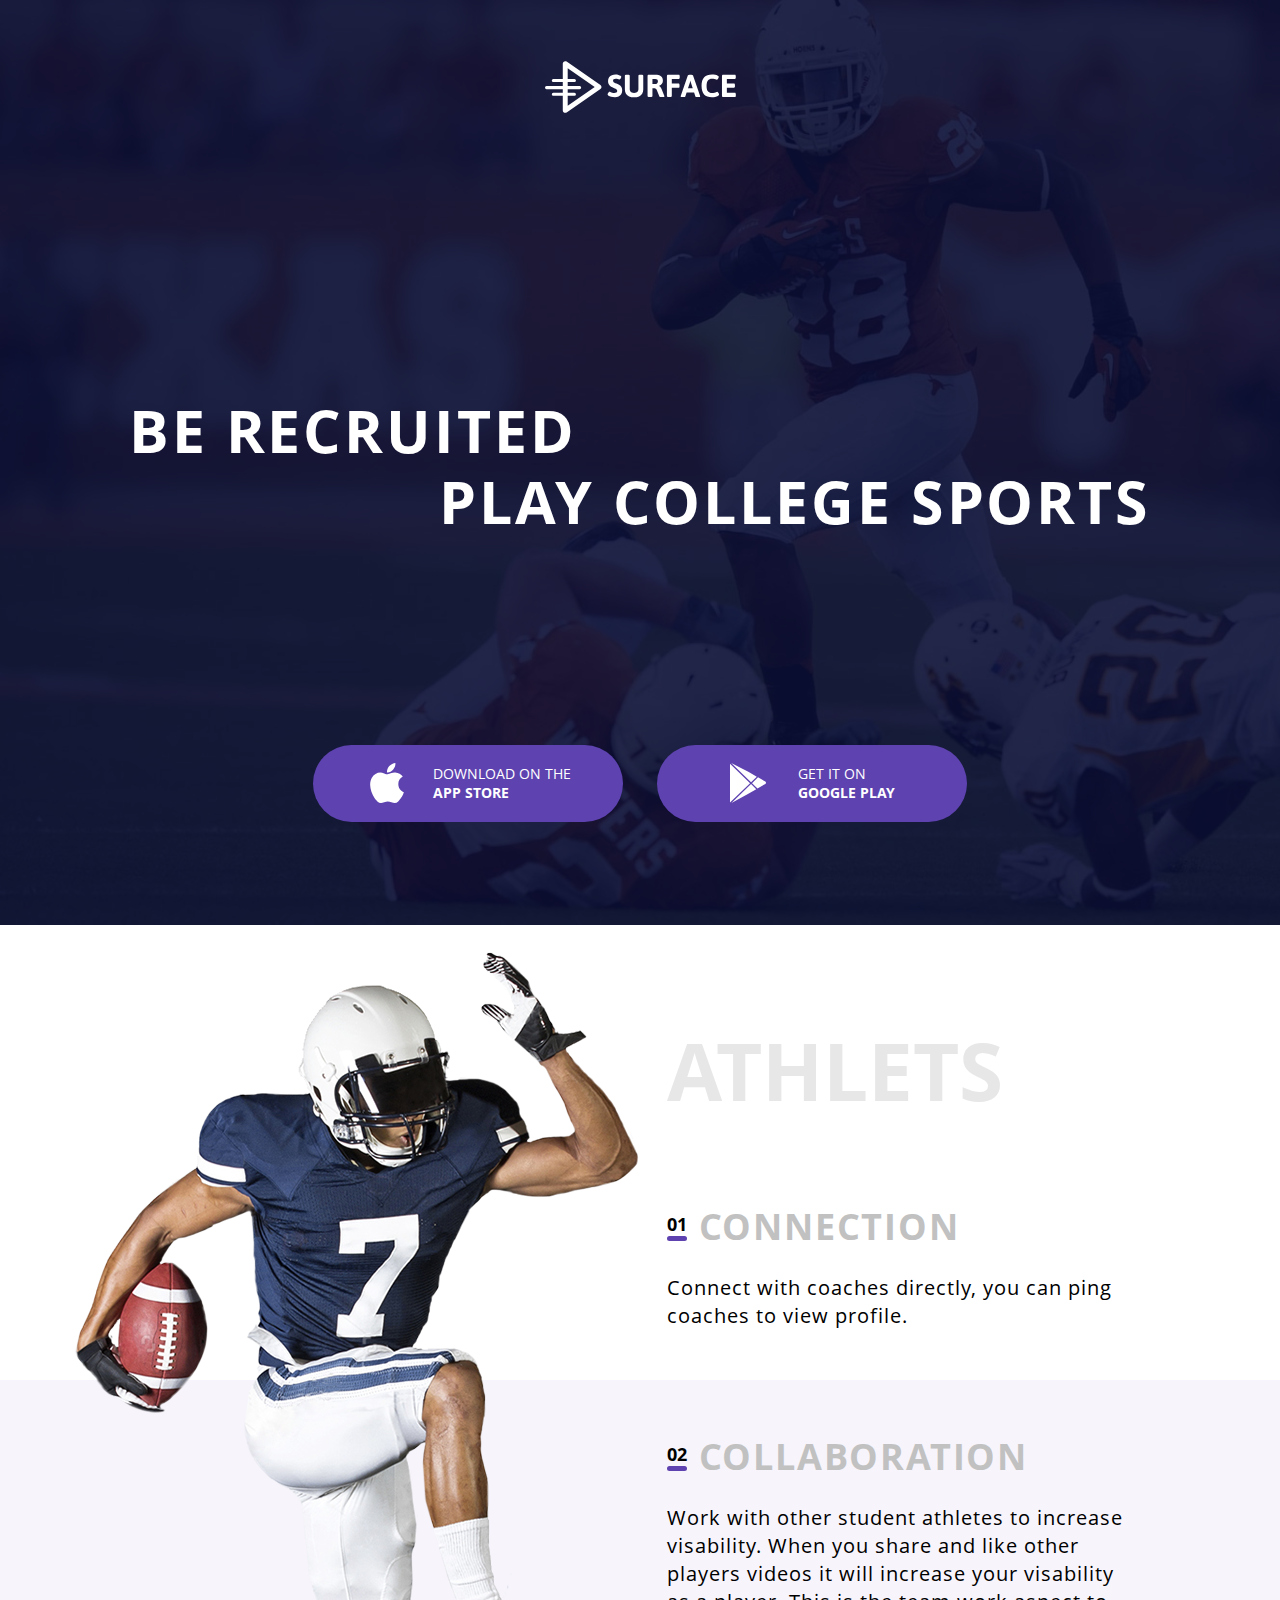
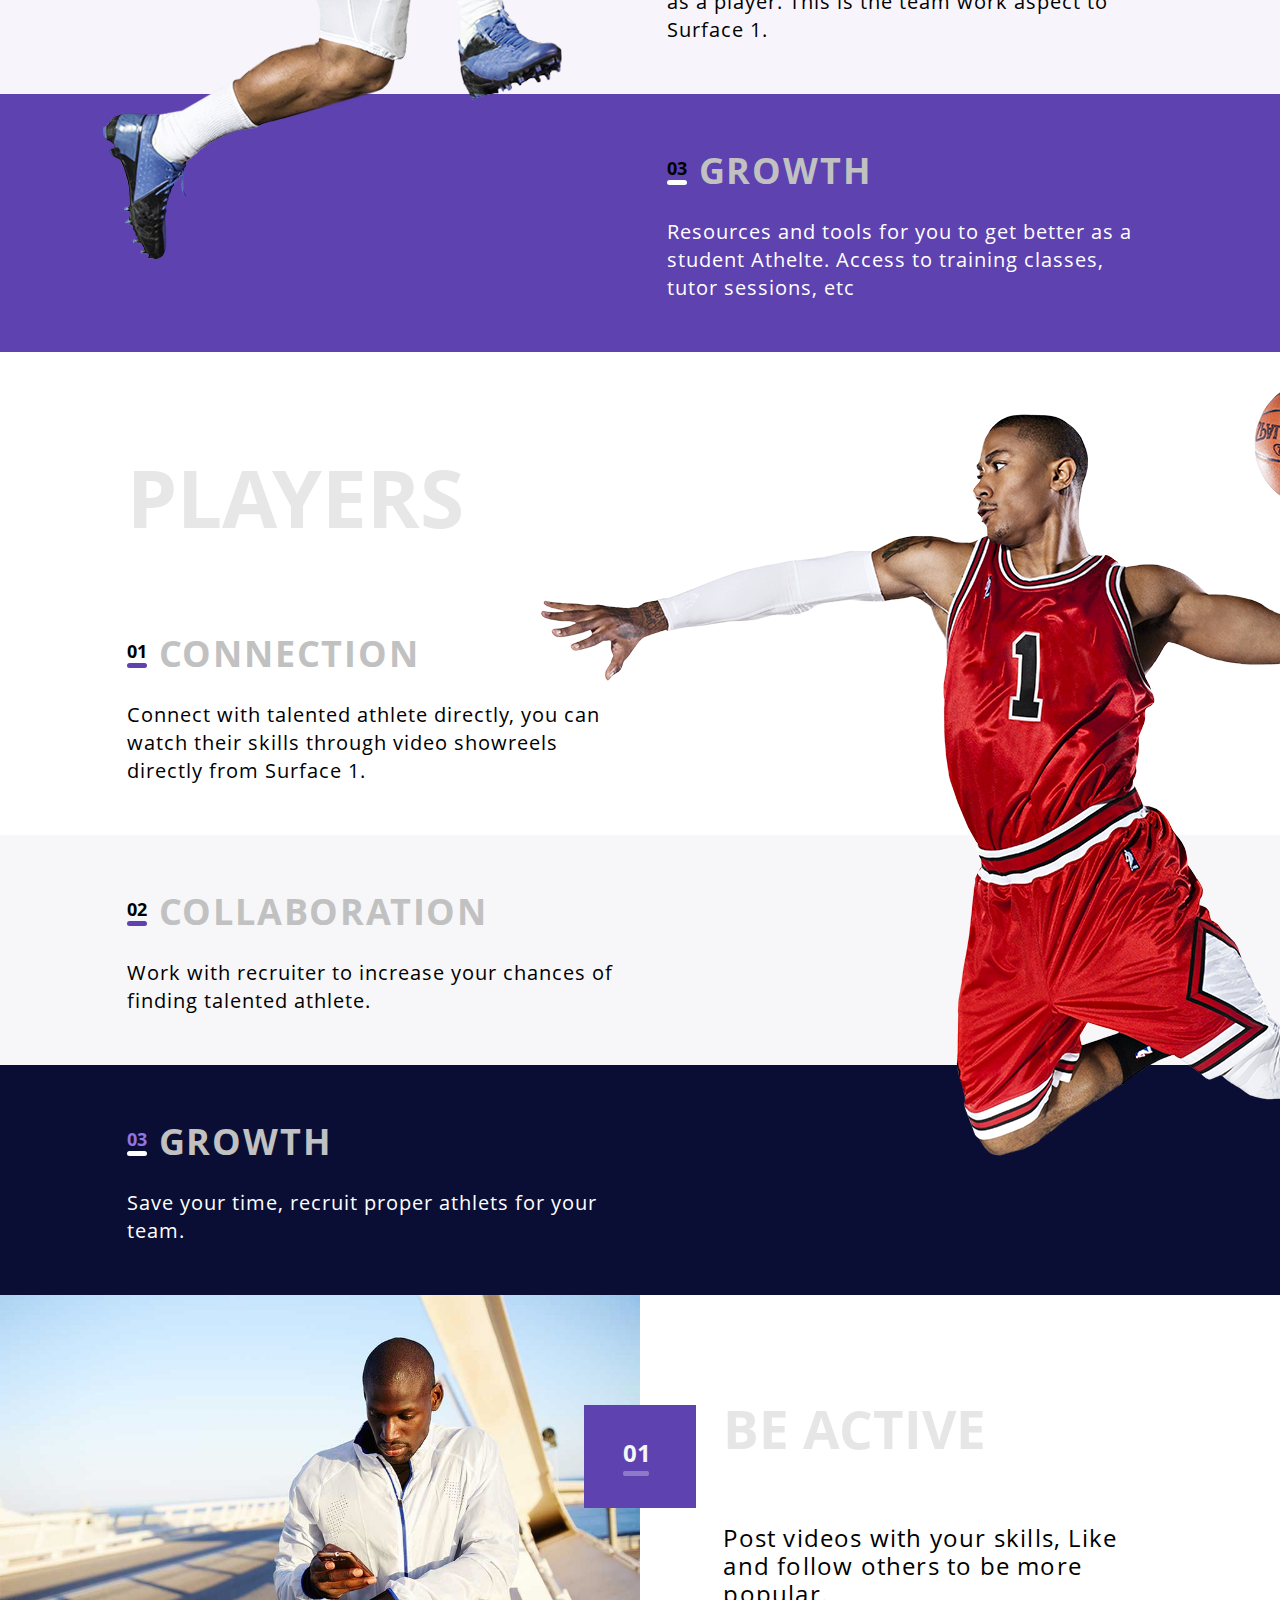
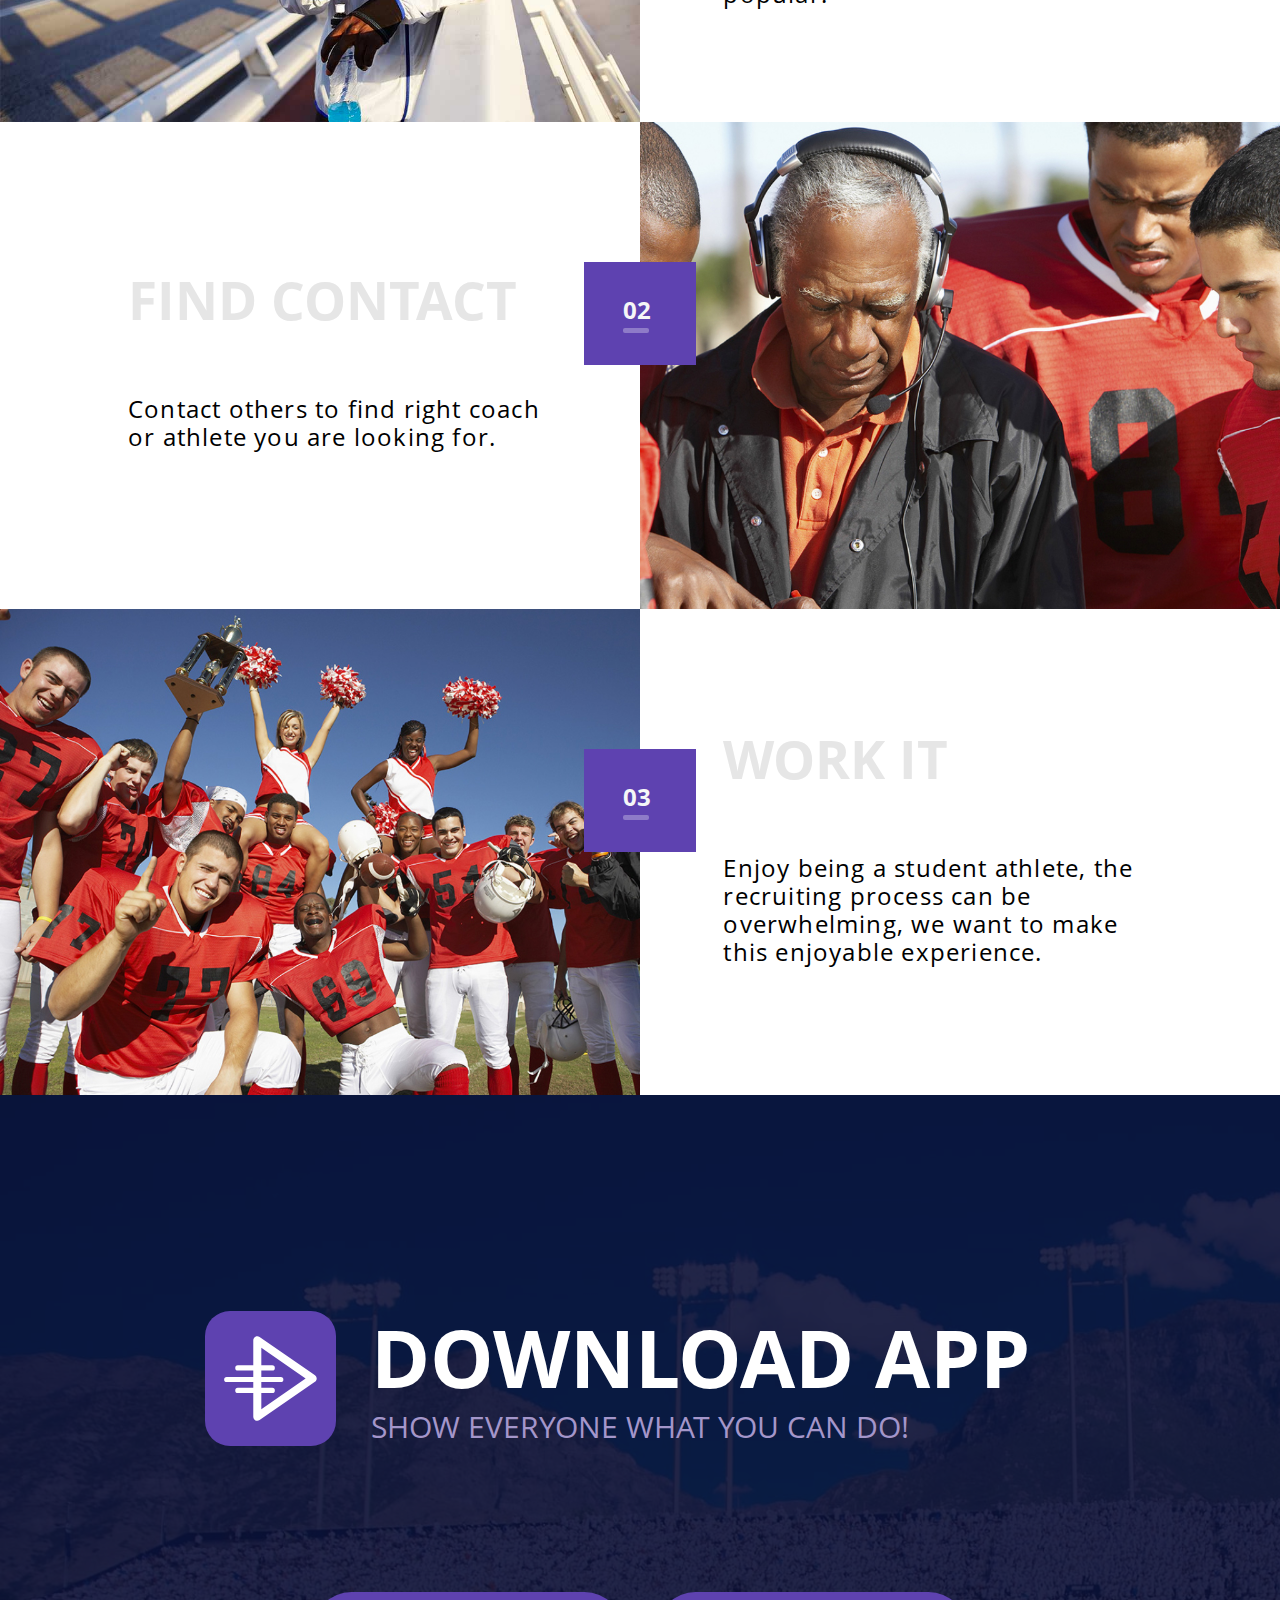
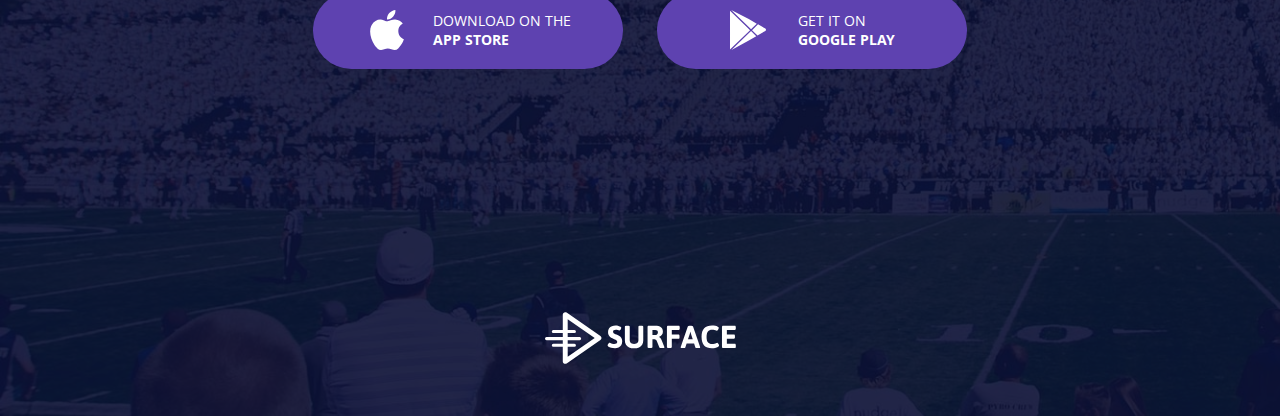
==== commit 891b9085: "Add files via upload" ====
--- a/index.html
+++ b/index.html
@@ -23,9 +23,7 @@
                 </svg>
             </div>
   
-            <h1 class="header-title">
-                <span class="header-title-one">be recruited</span>
-                <span class="header-title-two">play college sports</span>
+            <h1 class="header-title">be recruited<span class="header-title-two">play college sports</span>
             </h1>
             
             <div class="download-app">
@@ -57,10 +55,9 @@
 
                 <h3 class="section-title">Athlets</h3>
                 <picture class="section-picture">
-                    <source srcset="images/footballer_566.png" media="(min-width: 1920px)">
-                    <source srcset="images/footballer_497.png" media="(min-width: 768px)">
-                    <source srcset="images/footballer_192.png" media="(max-width: 767px)">
-                    <img src="images/footballer_566.png" alt="picture of a football player">
+                    <source srcset="images/footballer_566.png" media="(min-width: 961px)">
+                    <source srcset="images/footballer_497.png" media="(min-width: 641px) and (max-width: 960px)">
+                    <img src="images/footballer_192.png" alt="picture of a football player">
                 </picture> 
                 <div class="articles">
                     <article class="article">
@@ -107,10 +104,9 @@
             <div class="section-container players">
                 <h3 class="section-title">Players</h3>
                 <picture class="section-picture">
-                    <source srcset="images/basketballer_991.png" media="(min-width: 1920px)">
-                    <source srcset="images/basketballer_436.png" media="(min-width: 768px)">
-                        <source srcset="images/basketballer_302.png" media="(max-width: 767px)">    
-                    <img src="images/basketballer_991.png" alt="picture of a basketball player">
+                    <source srcset="images/basketballer_436.png" media="(min-width: 641px) and (max-width: 960px)">
+                        <source srcset="images/basketballer_991.png" media="(min-width: 961px)">    
+                    <img src="images/basketballer_302.png" alt="picture of a basketball player">
                 </picture>
 
                 <div class="articles">
@@ -160,10 +156,10 @@
             <div class="section be-active">
                 <div class="section-pictures">                    
                     <picture class="section-picture">
-                        <source class="picture" srcset="images/be-active_1024.jpg" media="(min-width: 1920px)">
-                        <source class="picture" srcset="images/be-active_960.jpg" media="(min-width: 768px)">
-                        <source class="picture" srcset="images/be-active_640.jpg" media="(max-width: 767px)">    
-                        <img class="picture" src="images/be-active.jpg" alt="Photo be active">
+                        <source class="picture-img" srcset="images/be-active_1024.jpg" media="(min-width: 961px)"> 
+                        <source class="picture-img" srcset="images/be-active_960.jpg" media="(min-width: 641px) and (max-width: 960px)">
+                        <source class="picture-img" srcset="images/be-active_640.jpg" media="(max-width: 640px)">    
+                        <img class="picture-img" src="images/be-active.jpg" alt="Photo be active">
                     </picture>  
                     <div class="section-number">
                         <span class="section-number-line">01</span>             
@@ -184,10 +180,10 @@
             <div class="section find-contact">
                 <div class="section-pictures">
                     <picture class="section-picture">
-                        <source class="picture" srcset="images/find-contact_1024.jpg" media="(min-width: 1920px)">
-                        <source class="picture" srcset="images/find-contact_960.jpg" media="(min-width: 768px)">
-                        <source class="picture" srcset="images/find-contact_640.jpg" media="(max-width: 767px)">    
-                        <img class="picture" src="images/find-contact.jpg" alt="Photo find contact">
+                        <source class="picture-img" srcset="images/find-contact_1024.jpg" media="(min-width: 961px)">  
+                        <source class="picture-img" srcset="images/find-contact_960.jpg" media="(min-width: 641px) and (max-width: 960px)">
+                        <source class="picture-img" srcset="images/find-contact_640.jpg" media="(max-width: 640px)">    
+                        <img class="picture-img" src="images/find-contact.jpg" alt="Photo find contact">
                     </picture>
                     <div class="section-number">
                         <span class="section-number-line">02</span>             
@@ -208,10 +204,10 @@
             <div class="section">            
                 <div class="section-pictures">
                     <picture class="section-picture">
-                        <source class="picture" srcset="images/work-it_1024.jpg" media="(min-width: 1920px)">
-                        <source class="picture" srcset="images/work-it_960.jpg" media="(min-width: 768px)">
-                        <source class="picture" srcset="images/work-it_640.jpg" media="(max-width: 767px)">    
-                        <img class="picture" src="images/work-it.jpg" alt="Photo work it">
+                        <source class="picture-img" srcset="images/work-it_1024.jpg" media="(min-width: 961px)">
+                        <source class="picture-img" srcset="images/work-it_960.jpg" media="(min-width: 641px) and (max-width: 960px)">
+                        <source class="picture-img" srcset="images/work-it_640.jpg" media="(max-width: 640px)">    
+                        <img class="picture-img" src="images/work-it.jpg" alt="Photo work it">
                     </picture>
                     <div class="section-number">
                         <span class="section-number-line">03</span>             
--- a/CSS/style.css
+++ b/CSS/style.css
@@ -1,886 +1,871 @@
 @font-face {
-    font-family: "Open Sans";
-    src: url(../fonts/OpenSans-Regular.woff);
-    font-weight: 400;
-    font-style: normal;
-  }
-  
-  @font-face {
-    font-family: "Open Sans";
-    src: url(../fonts/OpenSans-Bold.woff);
-    font-weight: 700;
-    font-style: normal;
-  }
+  font-family: "Open Sans";
+  src: url(../fonts/OpenSans-Regular.woff);
+  font-weight: 400;
+  font-style: normal;
+}
+
+@font-face {
+  font-family: "Open Sans";
+  src: url(../fonts/OpenSans-Bold.woff);
+  font-weight: 700;
+  font-style: normal;
+}
 
 body {
-    margin: 0;
-    font-family: "Open Sans", Andale Mono, monospace;
-  }
+  margin: 0;
+  font-family: "Open Sans", Andale Mono, monospace;
+}
 
 .header {
-    width: 100%;
-    height: 100vh;
-    background-color: #000000;
-    background-image: url("../images/football_1920.jpg");
-    background-repeat: no-repeat;
-    background-size: cover;
+  min-height: 100vh;
+  background-color: #000000;
+  background-image: url("../images/football_1920.jpg");
+  background-repeat: no-repeat;
+  background-size: cover;
+  position: relative;
+}
+
+.header::after {
+  content: "";
+  position: absolute;
+  background-color: #0a0e34;
+  top: 0;
+  right: 0;
+  bottom: 0;
+  left: 0;
+  opacity: 0.9;
+}
+
+.header-container {
+  position: relative;
+  z-index: 1;
+}
+
+.main-logo-header {
+  text-align: center;
+  padding-top: calc(65 * 100vh / 960);
+}
+
+.main-logo-text {
+  width: 191px;
+  height: 52px;
+}
+
+.header-title {
+  padding-top: calc(295 * 100vh / 960);
+  padding-bottom: calc(222 * 100vh / 960);
+  padding-left: calc(193 * 100vw / 1920);
+  padding-right: calc(193 * 100vw / 1920);
+  margin: 0 auto;
+
+  text-transform: uppercase;
+  color: #ffffff;
+
+  font-size: calc(3.25vw + 17.6px);
+  font-weight: 700;
+  line-height: 1.2;
+  letter-spacing: 0.05em;
+}
+
+.download-app {
+  display: flex;
+  justify-content: center;
+  padding-bottom: calc(110 * 100vh / 960);
+}
+
+.link {
+  display: inline-block;
+  text-decoration: none;
+  color: inherit;
+}
+
+.download-description {
+  font-weight: 400;
+  font-size: 14px;
+  color: #ffffff;
+  text-transform: uppercase;
+  width: 310px;
+  height: 77px;
+  background-color: #5e42b0;
+  border-radius: 50px;
+  display: flex;
+  justify-content: center;
+  align-items: center;
+  position: relative;
+}
+
+.download-description:nth-child(2) {
+  margin-left: calc(50 * 100vw / 1920);
+}
+
+.app-store-svg {
+  width: 42px;
+  height: 48px;
+  margin-right: 25px;
+}
+
+.app-googleplay-svg {
+  width: 40px;
+  height: 50px;
+  margin-right: 30px;
+}
+
+.section-part {
+  margin: 0 auto;
+}
+
+.section-title {
+  font-size: 80px;
+  font-weight: 700;
+  line-height: 60px;
+  color: #e7e7e7;
+  text-transform: uppercase;
+  margin-top: 0;
+  margin-bottom: 50px;
+}
+
+.article {
+  padding-top: 60px;
+  padding-bottom: 50px;
+  position: relative;
+}
+
+@media (min-width: 961px) {
+  .section-title {
+    margin-top: 115px;
+  }
+
+  .section-container {
     position: relative;
-}
-
-.header::after {
+  }
+
+  .athlets .section-picture {
     content: "";
     position: absolute;
-    background-color: #0a0e34;
+    z-index: 2;
+    top: -88px;
+    left: calc(50vw - 566px);
+  }
+
+  .header-title-two {
+    text-align: right;
+    display: block;
+  }
+
+  /* .athlets .section-title {
+    padding-left: 1000px;
+  } */
+
+  .athlets .article,
+  .athlets .section-title {
+    padding-left: 52.08vw;
+    padding-right: calc(210 * 100vw / 1920);
+  }
+
+  /* .players .section-title {
+    padding-left: 190px;
+  } */
+
+  .players .article,
+  .players .section-title {
+    padding-left: calc(190 * 100vw / 1920);
+    padding-right: calc(985 * 100vw / 1920);
+  }
+
+  .players .section-picture {
+    content: "";
+    position: absolute;
+    top: -94px;
+    right: 0;
+    bottom: 0;
+    left: calc(804 * 100vw / 1920);
+    z-index: 2;
+    overflow: hidden;
+  }
+}
+
+.athlets .articles .article:nth-child(3n + 2)::after {
+  content: "";
+  position: absolute;
+  background-color: #5e42b0;
+  opacity: 0.05;
+  top: 0;
+  right: 0;
+  bottom: 0;
+  left: 0;
+}
+
+.athlets .articles .article:nth-child(3n + 3)::after {
+  content: "";
+  position: absolute;
+  background-color: #5e42b0;
+  top: 0;
+  right: 0;
+  bottom: 0;
+  left: 0;
+}
+
+.article-container {
+  position: relative;
+  z-index: 3;
+}
+
+.article-header {
+  display: flex;
+  align-items: center;
+  margin-bottom: 30px;
+}
+
+.article-number {
+  font-size: 18px;
+  font-weight: 700;
+  color: #000000;
+  padding-right: 12px;
+}
+
+.article-number::after {
+  content: "";
+  display: block;
+  width: 20px;
+  height: 5px;
+  background-color: #5e42b0;
+  border-radius: 50px;
+}
+
+.athlets .articles .article:nth-child(3n + 3) .article-number::after,
+.players .articles .article:nth-child(3n + 3) .article-number::after {
+  background-color: #ffffff;
+}
+
+.article-title {
+  margin: 0;
+  font-size: 36px;
+  font-weight: 700;
+  line-height: 34px;
+  text-transform: uppercase;
+  letter-spacing: 0.05em;
+  color: #c1c1c1;
+}
+
+.article-content {
+  font-size: 20px;
+  line-height: 28px;
+  font-weight: 400;
+  letter-spacing: 0.05em;
+  color: #000000;
+}
+
+.athlets .articles .article:nth-child(3n + 3) .article-content,
+.players .articles .article:nth-child(3n + 3) .article-content {
+  color: #ffffff;
+}
+
+p {
+  margin: 0;
+}
+
+.players .articles .article:nth-child(2n + 2)::after {
+  content: "";
+  position: absolute;
+  background-color: #0a0e34;
+  opacity: 0.03;
+  top: 0;
+  right: 0;
+  bottom: 0;
+  left: 0;
+}
+
+.players .articles .article:nth-child(2n + 3)::after {
+  content: "";
+  position: absolute;
+  background-color: #0a0e34;
+  top: 0;
+  right: 0;
+  bottom: 0;
+  left: 0;
+}
+
+.players .articles .article:nth-child(2n + 3) .article-number {
+  color: #9173e6;
+}
+
+/* ***************************************************************************** */
+.section-pictures {
+  position: relative;
+  background-color: #c1c1c1;
+}
+
+@media (min-width: 961px) {
+  .section {
+    display: flex;
+  }
+
+  .find-contact .section-pictures {
+    order: 3;
+  }
+
+  .section-pictures {
+    width: 50%;
+  }
+
+  .find-contact .section-number {
+    left: calc(0% - (168 * 100vw / 1920 / 2));
+  }
+
+  .find-contact .section-text {
+    padding-left: calc(192 * 100vw / 1920);
+  }
+}
+
+.picture-img {
+  max-width: 100%;
+  display: block;
+  position: relative;
+  margin: 0 auto;
+}
+
+.section-number {
+  font-size: 24px;
+  line-height: 0.8;
+  font-weight: 700;
+  color: #f5f6f7;
+  background-color: #5e42b0;
+
+  width: calc(168 * 100vw / 1920);
+  height: calc(155 * 100vw / 1920);
+  display: block;
+  position: absolute;
+  top: calc(50% - (155 * 100vw / 1920));
+  left: calc(100% - (168 * 100vw / 1920 / 2));
+}
+
+.section-number-line {
+  position: absolute;
+  top: calc(155 * 100vw / 1920 / 2 - 13.7px);
+  left: calc(168 * 100vw / 1920 / 2 - 16.6px);
+}
+
+.section-number-line::after {
+  content: "";
+  display: block;
+  text-align: center;
+  width: 26px;
+  height: 5px;
+  opacity: 0.3;
+  background-color: #ffffff;
+  border-radius: 2px;
+  margin-top: 9px;
+}
+
+@media (min-width: 961px) {
+  .section-text-description {
+    width: calc(640 * 100vw / 1920);
+  }
+
+  .section-text {
+    display: flex;
+    padding-left: calc(125 * 100vw / 1920);
+    width: 50%;
+    box-sizing: border-box;
+    align-items: center;
+  }
+}
+
+.section-name {
+  opacity: 0.4;
+  font-size: calc(80 * 100vw / 1920);
+  line-height: 0.8;
+  font-weight: 700;
+  text-transform: uppercase;
+  color: #c1c1c1;
+  margin-top: 0;
+  margin-bottom: calc(110 * 100vw / 1920);
+}
+
+.section-content {
+  font-size: 24px;
+  line-height: 28px;
+  font-weight: 400;
+  letter-spacing: 0.05em;
+  color: #000000;
+  margin-top: 0;
+}
+
+/* _____footer___________________________________________________________________________________*/
+
+.footer {
+  background-color: #6d6b6b;
+  background-image: url("../images/game_1920.jpg");
+  background-repeat: no-repeat;
+  background-size: cover;
+  position: relative;
+  min-height: 100vh;
+}
+
+.footer::after {
+  content: "";
+  position: absolute;
+  background-color: #0a0e34;
+  top: 0;
+  right: 0;
+  bottom: 0;
+  left: 0;
+  opacity: 0.9;
+}
+
+.footer-container {
+  position: relative;
+  z-index: 1;
+}
+
+.footer-download-bottom {
+  margin: 0 auto;
+  display: flex;
+}
+
+.footer-logo {
+  position: relative;
+  background-color: #5e42b0;
+  border-radius: 25px;
+  width: 105px;
+  height: 85px;
+  padding: 25px 13px;
+}
+
+@media (min-width: 961px) {
+  .footer-download-bottom {
+    padding-top: 23.95vh;
+    padding-bottom: 15.62vh;
+    width: 870px;
+  }
+
+  .footer-logo-text {
+    margin-left: 35px;
+    display: flex;
+    flex-direction: column;
+    justify-content: space-around;
+  }
+
+  .footer .download-app {
+    padding-bottom: 27.08vh;
+  }
+}
+
+.footer-logo-text-one {
+  font-size: 80px;
+  line-height: 1;
+  font-weight: 700;
+  text-transform: uppercase;
+  color: #ffffff;
+}
+
+.footer-logo-text-two {
+  font-size: 30px;
+  line-height: 34px;
+  font-weight: 400;
+  text-transform: uppercase;
+  color: #a496ca;
+}
+
+.main-logo-footer {
+  text-align: center;
+  padding-bottom: 5.2vh;
+}
+
+/*___================================================================____*/
+
+@media (min-width: 641px) and (max-width: 960px) {
+  .header {
+    background-image: url("../images/football_1280.jpg");
+  }
+
+  .main-logo-header {
+    padding-top: 40px;
+  }
+
+  .main-logo-text {
+    width: 205px;
+    height: 56px;
+  }
+
+  .header-title {
+    padding-top: 18.77vh;
+    padding-bottom: 31.8vh;
+    padding-left: 9.4vh;
+    padding-right: 8.86vh;
+    width: 62.04vw;
+  }
+
+  .header-title-two {
+    padding-left: 100px;
+    display: block;
+  }
+
+  .footer .download-app {
+    padding-bottom: 5.73vh;
+  }
+
+  .download-description {
+    box-shadow: 8px 14px 24px 0px #0a0e34;
+  }
+
+  .download-description:nth-child(2) {
+    margin-left: calc(50 * 100vw / 768);
+  }
+
+  .app-store-svg {
+    width: 36px;
+    height: 42px;
+    margin-right: 28px;
+  }
+
+  .app-googleplay-svg {
+    width: 41px;
+    height: 45px;
+    margin-right: 28px;
+  }
+
+  .section-container {
+    padding-top: 85px;
+    position: relative;
+    overflow: hidden;
+  }
+
+  .athlets .section-picture {
+    content: "";
+    position: absolute;
+    z-index: 2;
+    top: 94px;
+    left: -162px;
+  }
+
+  .section-title {
+    margin-bottom: 0;
+  }
+
+  .athlets .section-title,
+  .athlets .article {
+    padding-left: 292px;
+    padding-right: 33px;
+  }
+
+  .article-title {
+    font-size: 32px;
+  }
+
+  .article-content {
+    font-size: 16px;
+  }
+
+  .players .section-title,
+  .players .article {
+    padding-left: 32px;
+    padding-right: 310px;
+  }
+
+  .players .section-picture {
+    content: "";
+    position: absolute;
+    top: 45px;
+    right: 0;
+    z-index: 2;
+  }
+
+  .section-number {
+    width: 116px;
+    height: 116px;
+    top: calc(100% - 88px);
+    left: calc(0% + 33px);
+    bottom: 0;
+    right: 0;
+  }
+
+  .section-number-line {
+    top: 42px;
+    left: 44px;
+  }
+
+  .section-text {
+    display: block;
+    padding-left: 35px;
+    padding-right: 35px;
+    padding-bottom: 100px;
+    margin-top: 80px;
+  }
+
+  .be-active .section-text {
+    margin-top: 90px;
+  }
+
+  .footer {
+    background-color: #6d6b6b;
+    background-image: url("../images/game_1280.jpg");
+  }
+
+  .footer-download-bottom {
+    padding: 13.03vh 3.65vh 29.72vh;
+    justify-content: center;
+    align-items: center;
+    flex-direction: column;
+  }
+
+  .footer-logo-text {
+    display: flex;
+    flex-direction: column;
+    flex-wrap: wrap;
+    align-items: center;
+    text-align: center;
+  }
+
+  .footer-logo {
+    margin-bottom: calc(80 * 100vw / 768);
+  }
+
+  .footer-logo-text-one {
+    margin-bottom: 27px;
+  }
+
+  .footer-logo-text-two {
+    font-size: 36px;
+  }
+}
+
+@media (max-width: 960px) {
+  .athlets .articles .article:nth-child(3n + 2)::after,
+  .players .articles .article:nth-child(3n + 2)::after {
+    background-color: #f5f4f9;
+    opacity: 1;
+  }
+
+  .players .articles .article:nth-child(3n + 3)::after {
+    background-color: #090c35;
+  }
+}
+/* ======================================================= */
+@media (max-width: 640px) {
+  .header {
+    background-image: url("../images/football_767.jpg");
+  }
+
+  .main-logo-header {
+    padding-top: 5.8vh;
+    padding-bottom: 0;
+  }
+
+  .main-logo-text {
+    width: 133px;
+    height: 36px;
+  }
+
+  .header-title {
+    padding-top: 23.77vh;
+    padding-bottom: 15.84vh;    
+    padding-left: calc(20 * 100vw / 320);
+    padding-right: calc(20 * 100vw / 320);
+  }
+
+  .header-title-two {
+    display: block;
+    padding-left: 12.22vw;
+  }
+
+  .download-app {
+    flex-wrap: wrap;
+    width: 280px;
+    margin: 0 auto;
+    padding-bottom: calc(110 * 100vh / 568);
+  }
+
+  .download-description {
+    height: 35px;
+    font-size: 8px;
+    padding-left: 82px;
+    box-sizing: border-box;
+    justify-content: start;
+  }
+
+  .download-description:nth-child(2) {
+    margin-top: 14px;
+    margin-left: 0;
+  }
+
+  .app-store-svg {
+    width: 20px;
+    height: 24px;
+    margin-right: 10px;
+  }
+
+  .app-googleplay-svg {
+    width: 22px;
+    height: 24px;
+    margin-right: 7px;
+  }
+
+  .section-container {
+    margin-top: 0;
+  }
+
+  .section-title {
+    font-size: 50px;
+    line-height: 0.8;
+    padding-top: calc(25 * 100vh / 568);
+    padding-bottom: calc(20 * 100vh / 568);
+    padding-left: calc(20 * 100vw / 320);
+    margin-bottom: 0;
+  }
+
+  .athlets .section-picture {
+    display: block;
+    width: 191px;
+    height: 281px;
+    margin: 0 auto;
+    position: relative;
+    z-index: 2;
+  }
+
+  .article {
+    padding-bottom: 55px;
+  }
+
+  .article-number {
+    font-size: 14px;
+  }
+
+  .article-number::after {
+    content: "";
+    display: block;
+    width: 16px;
+    height: 4px;
+  }
+
+  .article-title {
+    font-size: 23px;
+    line-height: 0.8;
+  }
+
+  .article-content {
+    font-size: 15px;
+    line-height: 18px;
+  }
+
+  .article:first-child {
+    padding-top: 83px;
+    margin-top: -55px;
+  }
+
+  .article,
+  .section-text {
+    padding-left: calc(20 * 100vw / 320);
+    padding-right: calc(20 * 100vw / 320);
+  }
+
+  .athlets .articles .article:nth-child(3n + 1)::after,
+  .players .articles .article:nth-child(3n + 1)::after {
+    content: "";
+    position: absolute;
+    background-color: #fafafa;
     top: 0;
     right: 0;
     bottom: 0;
     left: 0;
-    opacity: 0.9;
-}
-
-.header-container {
+  }
+
+  .section-number {
+    font-size: 14px;
+    top: calc(100% - 58px);
+    left: calc(0% + 20px);
+    width: 70px;
+    height: 70px;
+  }
+
+  .section-number-line {
+    top: 27px;
+    left: 27px;
+  }
+
+  .section-number-line::after {
+    width: 15px;
+    height: 4px;
+    margin-top: 5px;
+  }
+
+  .players .section-picture {
+    display: block;
+    width: 302px;
+    height: 248px;
+    margin: 0 auto;
     position: relative;
-    z-index: 1;
-}
-
-.main-logo-header {
-    text-align: center;
-    padding-top: 65px;
-}
-
-.main-logo-text {
-    width: 191px;
-    height: 52px;
-}
-
-.header-title {
-    padding-top: calc(295*100vh/960);
-    padding-bottom: calc(222*100vh/960);    
-    padding-left: calc(193*100vh/960);
-    padding-right: calc(193*100vh/960);
-    width: 1560px;
-    margin: 0 auto;    
-
-    text-transform: uppercase;
-    color: #ffffff;
-    
-    font-size: calc(3.25vw + 17.6px);
-    font-weight: 700;
-    line-height: 1.2;
-    letter-spacing: 0.05em;
-}
-
-.download-app {
+    z-index: 2;
+  }
+
+  .players .article:first-child {
+    margin-top: -25px;
+  }
+
+  .section-text {
+    margin-top: 36px;
+    padding-bottom: 78px;
+  }
+
+  .section-text:last-child {
+    padding-bottom: 67px;
+  }
+
+  .section-name {
+    font-size: 28px;
+    opacity: 1;
+    margin-bottom: 23px;
+  }
+
+  .section-content {
+    font-size: 16px;
+    line-height: 20px;
+  }
+
+  .footer-download-bottom {
+    padding: 17.42vh 3.52vh 13.38vh;
+    justify-content: center;
+    flex-wrap: wrap;
+    align-items: center;
+    flex-direction: column;
+  }
+
+  .footer-logo-text {
     display: flex;
-    justify-content: center;
-    padding-bottom: calc(110*100vh/960);    
-}
-
-.link {
-    display: inline-block;
-    text-decoration: none;
-    color: inherit;
-}
-
-.download-description {    
-    font-weight: 400;
+    flex-direction: column;
+    flex-wrap: wrap;
+    align-items: center;
+  }
+
+  .footer-logo {
+    width: 60px;
+    height: 50px;
+    padding: 12px 6px;
+    margin-bottom: 59px;
+    border-radius: 15px;
+  }
+
+  .footer-logo-text-one {
+    font-size: 32px;
+    margin-bottom: 13px;
+    line-height: 0.8;
+  }
+
+  .footer-logo-text-two {
     font-size: 14px;
-    color: #ffffff;
-    text-transform: uppercase; 
-    width: 310px;
-    height: 77px;
-    background-color: #5e42b0;
-    border-radius: 50px;
-    display: flex;
-    justify-content: center;
-    align-items: center;
-    position: relative;
-}
-
-.download-description:nth-child(2) {
-    margin-left: 50px;
-}
-
-.app-store-svg {
-    width: 42px;
-    height: 48px;
-    margin-right: 25px;
-}
-
-.app-googleplay-svg {
-    width: 40px;
-    height: 50px;
-    margin-right: 30px;
-}
-
-/* ________________________________________________________________________________________*/
-
-.section-part {
-    width: 1920px;
-    margin: 0 auto;
-}
-
-.section-container {
-    margin-top: 115px;
-    position: relative;    
-}
-
-.section-title {
-    font-size: 80px;
-    font-weight: 700;
-    line-height: 60px;
-    color: #e7e7e7;
-    text-transform: uppercase;
-    margin-top: 0;
-    margin-bottom: 50px;
-}
-.article {
-    padding-top: 60px;
-    padding-bottom: 50px;    
-    position: relative;
-}
-
-.athlets .section-picture {
-    content: "";
-    position: absolute;
-    top: -88px;
-    right: 0;
-    bottom: 0;
-    left: 390px; 
-    z-index: 2;
-}
-
-@media (min-width: 1920px) { 
-    
-    .header-title-two {
-        text-align: right;
-        display: block;
-    }
-
-    .athlets .section-title {
-    padding-left: 1000px;
-    }   
-
-    .athlets .article {
-    padding-left: 1000px;
-    padding-right: 210px;
-    }
-
-    .players .section-title {
-        padding-left: 190px;
-    }
-    
-    .players .article {
-        padding-left: 190px;
-        padding-right: 985px;
-    }
-    
-    .players .section-picture {
-        content: "";
-        position: absolute;
-        top: -94px;
-        right: 0;
-        bottom: 0;
-        left: 804px;
-        z-index: 2;
-    }
-}
-
-.athlets .articles .article:nth-child(3n+2)::after { 
-    content: "";
-    position: absolute;
-    background-color: #5e42b0;
-    opacity: 0.05;
-    top: 0;
-    right: 0;
-    bottom: 0;
-    left: 0;
-}
-
-.athlets .articles .article:nth-child(3n+3)::after {
-    content: "";
-    position: absolute;
-    background-color: #5e42b0;
-    top: 0;
-    right: 0;
-    bottom: 0;
-    left: 0;    
-}
-
-.article-container {
-    position: relative;
-    z-index: 3;
-}
-
-.article-header {
-    display: flex;
-    align-items: center;
-    margin-bottom: 30px;
-}
-
-.article-number {
-    font-size: 18px;
-    font-weight: 700;
-    color: #000000;
-    padding-right: 12px;
-}
-
-.article-number::after {
-    content: "";
-    display: block;
-    width: 20px;
-    height: 5px;
-    background-color: #5e42b0;
-    border-radius: 50px;
-}
-
-.athlets .articles .article:nth-child(3n+3) .article-number::after,
-.players .articles .article:nth-child(3n+3) .article-number::after  {
-    background-color: #ffffff;
-}
-
-.article-title {
-    margin: 0;
-    font-size: 36px;
-    font-weight: 700;
-    line-height: 34px;
-    text-transform: uppercase;
-    letter-spacing: 0.05em;
-    color: #c1c1c1;    
-}
-
-.article-content {
-    font-size: 20px;
-    line-height: 28px;
-    font-weight: 400;
-    letter-spacing: 0.05em;
-    color: #000000;
-}
-
-.athlets .articles .article:nth-child(3n+3) .article-content,
-.players .articles .article:nth-child(3n+3) .article-content {
-    color: #ffffff;
-}
-
-p {
-    margin: 0;
-}
-
-.players .articles .article:nth-child(2n+2)::after {
-    content: "";
-    position: absolute;
-    background-color: #0a0e34;
-    opacity: 0.03;
-    top: 0;
-    right: 0;
-    bottom: 0;
-    left: 0;
-}
-
-.players .articles .article:nth-child(2n+3)::after {
-    content: "";
-    position: absolute;
-    background-color: #0a0e34;
-    top: 0;
-    right: 0;
-    bottom: 0;
-    left: 0;
-}
-
-.players .articles .article:nth-child(2n+3) .article-number {
-    color: #9173e6;
-}
-
-/* ***************************************************************************** */
-.section {
-    position: relative;
-}
-
-@media (min-width: 1920px) {
-
-    .section {
-        display: flex;
-    }
-
-    .find-contact .section-pictures {
-        order: 3;
-    }
-    
-    .section-pictures {
-        width: 50%;
-    }    
-}
-
-.picture {
-    max-width: 100%;
-    display: block;
-    position: relative;
-}
-
-.section-number {
-    font-size: 24px;
     line-height: 0.8;
-    font-weight: 700;
-    color: #f5f6f7;
-    background-color: #5e42b0;
-    width: 168px;
-    height: 155px;
-    display: block;
-        
-    position: absolute;
-    top: 211px;
-    left: 876px;
-    right: 0;
-    bottom: 0; 
-}
-
-.section-number-line {
-    position: absolute;
-    top: 61px;
-    left: 70px;
-    right: 0;
-    bottom: 0;
-}
-
-.section-number-line::after {
-    content: "";
-    display: block;
-    text-align: center;
-    width: 26px;
-    height: 5px;
-    opacity: 0.3;
-    background-color: #ffffff;
-    border-radius: 2.0px;
-    margin-top: 9px;
-} 
-
-@media (min-width: 1920px) {    
-
-    .section-text-description {
-        width: 640px;
-    }
-
-    .section-text {    
-        display: flex;
-        padding-left: 125px;
-        width: 50%;
-        box-sizing: border-box;
-        margin-top: 260px;
-    }
-}
-
-.section-name {
-    opacity: 0.4;
-    font-size: 80px;
-    line-height: 0.8;
-    font-weight: 700;
-    text-transform: uppercase;
-    color: #c1c1c1;
-    margin-top: 0;
-    margin-bottom: 110px;
-
-}
-
-.section-content {
-    font-size: 24px;
-    line-height: 28px;
-    font-weight: 400;
-    letter-spacing: 0.05em;
-    color: #000000;
-    margin-top: 0;
-}
-
-/* _____footer___________________________________________________________________________________*/
-
-.footer {
-    width: 100%;
-    height: 100vh;
-    background-color: #6d6b6b;
-    background-image: url("../images/game_1920.jpg");
-    background-repeat: no-repeat;
-    background-size: cover;
-    position: relative;
-}
-
-.footer::after {
-    content: "";
-    position: absolute;
-    background-color: #0a0e34;
-    top: 0;
-    right: 0;
-    bottom: 0;
-    left: 0;
-    opacity: 0.9;
-}
-
-.footer-container {
-    position: relative;
-    z-index: 1;
-}
-
-.footer-download-bottom {
-    margin: 0 auto;
-    display: flex;
-}
-
-.footer-logo {
-    position: relative;
-    background-color: #5e42b0;  
-    border-radius: 25px;
-    width: 105px;
-    height: 85px; 
-    padding: 25px 13px;
-}
-
-
-@media (min-width: 1920px) {
-
-    .footer-download-bottom {
-        padding-top: 230px;
-        padding-bottom: 150px;    
-        width: 870px;          
-    } 
-    
-    .footer-logo-text {
-        margin-left: 35px;
-        display: flex;
-        flex-direction: column;
-        justify-content: space-around;
-    }
-
-}
-
-.footer-logo-text-one {
-    font-size: 80px;
-    line-height: 60px;
-    font-weight: 700;
-    text-transform: uppercase;
-    color: #ffffff;
-}
-
-.footer-logo-text-two {
-    font-size: 30px;
-    line-height: 34px;
-    font-weight: 400;
-    text-transform: uppercase;
-    color: #a496ca;
-}
-
-.footer .download-app {
-    padding-bottom: 260px;;
-}
-
-.main-logo-footer {
-    text-align: center;
-    padding-bottom: 50px;
-}
-
-/*___================================================================____*/
-
-@media (min-width: 768px) and (max-width: 1919px) {
-    
-    .header {
-        background-image: url("../images/football_1280.jpg");
-    }
-
-    .main-logo-header {
-        padding-top: 40px;
-    }
-
-    .main-logo-text {
-        width: 205px;
-        height: 56px;
-    }
-
-    .header-title {
-        padding-top: 18.77vh;
-        padding-bottom: 31.8vh;
-        padding-left: 9.4vh;
-        padding-right: ;    
-        width: 595px;
-    }
-
-    .header-title-two {
-        padding-left: 100px;
-        display: block;
-    }
-    .download-app {
-        padding-bottom: 55px;        
-    }
-
-    .download-description {
-        box-shadow: 8px 14px 24px 0px #0a0e34;
-    }
-
-    .app-store-svg {
-        width: 36px;
-        height: 42px;
-        margin-right: 28px;
-    }
-
-    .app-googleplay-svg {
-        width: 41px;
-        height: 45px;
-        margin-right: 28px;
-    }
-
-    .section-part {
-        width: 768px;
-    }
-
-    .section-container {
-        margin-top: 85px;
-        position: relative;
-        overflow: hidden;
-    }
-
-    .athlets .section-picture {
-        content: "";
-        position: absolute;
-        top: 10px;
-        right: 0;
-        bottom: 0;
-        left: -162px;
-    }
-
-    .section-title {
-        margin-bottom: 60px;
-    }
-    
-    .athlets .section-title {
-        padding-left: 290px;
-    }
-
-    .athlets .article {
-        padding-left: 290px;
-        padding-right: 33px;
-    }
-
-    .article-title {
-        font-size: 32px;
-    }
-
-    .article-content {
-        font-size: 16px;
-    }
-
-    .players .section-title {
-        padding-left: 32px;
-    }
-    
-    .players .article {
-        padding-left: 32px;
-        padding-right: 310px;
-    }
-    
-    .players .section-picture {
-        content: "";
-        position: absolute;
-        top: 0;
-        right: 0;
-        bottom: 0;
-        left: 332px;
-        z-index: 2;
-    } 
-
-    .section-number {
-        width: 116px;
-        height: 116px;
-        top: 504px;
-        left: 33px;
-        bottom: 0;
-        right: 0;
-    }   
-
-    .section-number-line {
-        top: 42px;
-        left: 44px;
-    } 
-
-    .section-text { 
-        display: block;
-        padding-left: 35px;
-        padding-right: 35px;
-        padding-bottom: 100px;
-        margin-top: 80px;
-    }
-
-    .be-active .section-text {   
-        margin-top: 90px;
-    }
-
-    .footer {
-        background-color: #6d6b6b;
-        background-image: url("../images/game_1280.jpg");
-    }
-
-    .footer-download-bottom {
-        padding: 125px 35px 285px;
-        justify-content: center;
-        align-items: center;
-        flex-direction: column;
-
-    }
-
-    .footer-logo-text {
-        display: flex;
-        flex-direction: column;
-        flex-wrap: wrap;
-        align-items: center;        
-    }    
-
-    .footer-logo {
-        margin-bottom: 85px;
-    }
-
-    .footer-logo-text-one {
-        margin-bottom: 27px;
-    } 
-
-    .footer-logo-text-two {
-        font-size: 36px;
-    } 
-
-}
-
-@media (max-width: 1920px) {
-
-    .athlets .articles .article:nth-child(3n+2)::after,
-    .players .articles .article:nth-child(3n+2)::after { 
-        background-color: #f5f4f9;
-        opacity: 1;
-    }
-
-    .players .articles .article:nth-child(3n+3)::after { 
-        background-color: #090c35;
-    }
-}
-
-@media (max-width: 767px) {
-
-    .header {
-        background-image: url("../images/football_767.jpg");
-    }
-
-    .main-logo-header {
-        padding-top: 33px;
-        padding-bottom: 0;
-    }
-
-    .main-logo-text {
-        width: 133px;
-        height: 36px;        
-    }
-
-    .header-title {
-        width: 260px;
-        padding-top: 23.77vh;
-        padding-bottom: 15.84vh;
-        padding-left: 3.52vh;
-        padding-right: 7.92vh;
-    }
-
-    .header-title-two {
-        display: inline-block;
-        padding-left: 44px;        
-    }
-
-    .download-app {
-        flex-wrap: wrap;
-        width: 280px;
-        margin: 0 auto;
-    }
-
-    .download-description {
-        height: 35px;
-        font-size: 8px;
-        padding-left: 82px;
-        box-sizing: border-box;
-        justify-content: start;
-    }
-    
-    .download-description:nth-child(2) {
-        margin-top: 14px;
-        margin-left: 0;                
-    }
-
-    .app-store-svg  {
-        width: 20px;
-        height: 24px;
-        margin-right: 10px;
-    }
-
-    .app-googleplay-svg {
-        width: 22px;
-        height: 24px;
-        margin-right: 7px;        
-    }
-
-    .section-container {
-        margin-top: 0;
-    }
-
-    .section-part {
-        width: 320px;
-         /*320px*/
-    }
-
-    .section-title {
-        font-size: 50px;
-        line-height: 0.8;
-        padding-top: 25px;
-        padding-bottom: 245px;
-        padding-left: 20px;
-        margin-bottom: 0;
-    }
-
-    .athlets .section-picture {  
-        top: 80px;
-        left: 70px;
-        right: 0;
-        bottom: 0;             
-    }
-
-    .article {
-        padding-bottom: 55px;
-    }
-   
-    .article-number {
-        font-size: 14px;        
-    }
-
-    .article-number::after {
-        content: "";
-        display: block;
-        width: 16px;
-        height: 4px;       
-    }
-
-    .article-title {
-        font-size: 23px;
-        line-height: 0.8;
-    } 
-
-    .article-content {
-        font-size: 15px;
-        line-height: 18px;
-    }
-
-    .article:first-child {
-        padding-top: 83px;
-    }
-    
-    .article, .section-text {
-        padding-left: 20px;
-        padding-right: 20px;
-    }
-
-    .athlets .articles .article:nth-child(3n+1)::after,
-    .players .articles .article:nth-child(3n+1)::after { 
-        content: "";
-        position: absolute;
-        background-color: #fafafa;
-        top: 0;
-        right: 0;
-        bottom: 0;
-        left: 0;
-    }    
-
-    .section-number {
-        font-size: 14px;
-        top: 293px;
-        left: 20px;
-        bottom: 0;
-        right: 0;
-        width: 70px;
-        height: 70px;
-    }
-
-    .section-number-line {
-        top: 27px;
-        left: 27px;
-        right: 0;
-        bottom: 0;
-    }
-
-    .section-number-line::after {
-        width: 15px;
-        height: 4px;
-        margin-top: 5px;
-    }
-
-    .players .section-picture {           
-        content: "";
-        position: absolute;
-        z-index: 2;
-        top: 80px;
-        left: 9px;
-        right: 0;
-        bottom: 0;           
-    }
-
-    .section-text {
-        margin-top: 36px;
-        padding-bottom: 78px;
-    }
-
-    .section-text:last-child {        
-        padding-bottom: 67px;
-    }
-
-    .section-name {
-        font-size: 28px;
-        opacity: 1;
-        margin-bottom: 23px;
-    }
-
-    .section-content {
-        font-size: 16px;
-        line-height: 20px;        
-    }
-
-    .footer-download-bottom {
-        padding: 99px 20px 76px;
-        justify-content: center;
-    }
-
-    .footer-logo-text {
-        display: flex;
-        flex-direction: column;
-        flex-wrap: wrap;
-        align-items: center;        
-    }    
-
-    .footer-logo {
-        width: 60px;
-        height: 50px;
-        padding: 12px 6px;
-        margin-bottom: 59px;
-        border-radius: 15px;
-    }
-
-    .footer-logo-text-one {
-        font-size: 32px;
-        margin-bottom: 13px;
-        line-height: 0.8;
-    } 
-
-    .footer-logo-text-two {
-        font-size: 14px;
-        line-height: 0.8;
-    } 
-
-    .footer .download-app {
-        padding-bottom: 82px;
-    }
-
-    .footer .main-logo-footer {
-        padding-bottom: 10px;
-    }
-
-    .footer {
-        background-color: #6d6b6b;
-        background-image: url("../images/game_767.jpg");
-    }
-
-}
+  }
+
+  .footer .download-app {
+    padding-bottom: 14.44vh;
+  }
+
+  .footer .main-logo-footer {
+    padding-bottom: 1.76vh;
+  }
+
+  .footer {
+    background-image: url("../images/game_767.jpg");
+  }
+}
